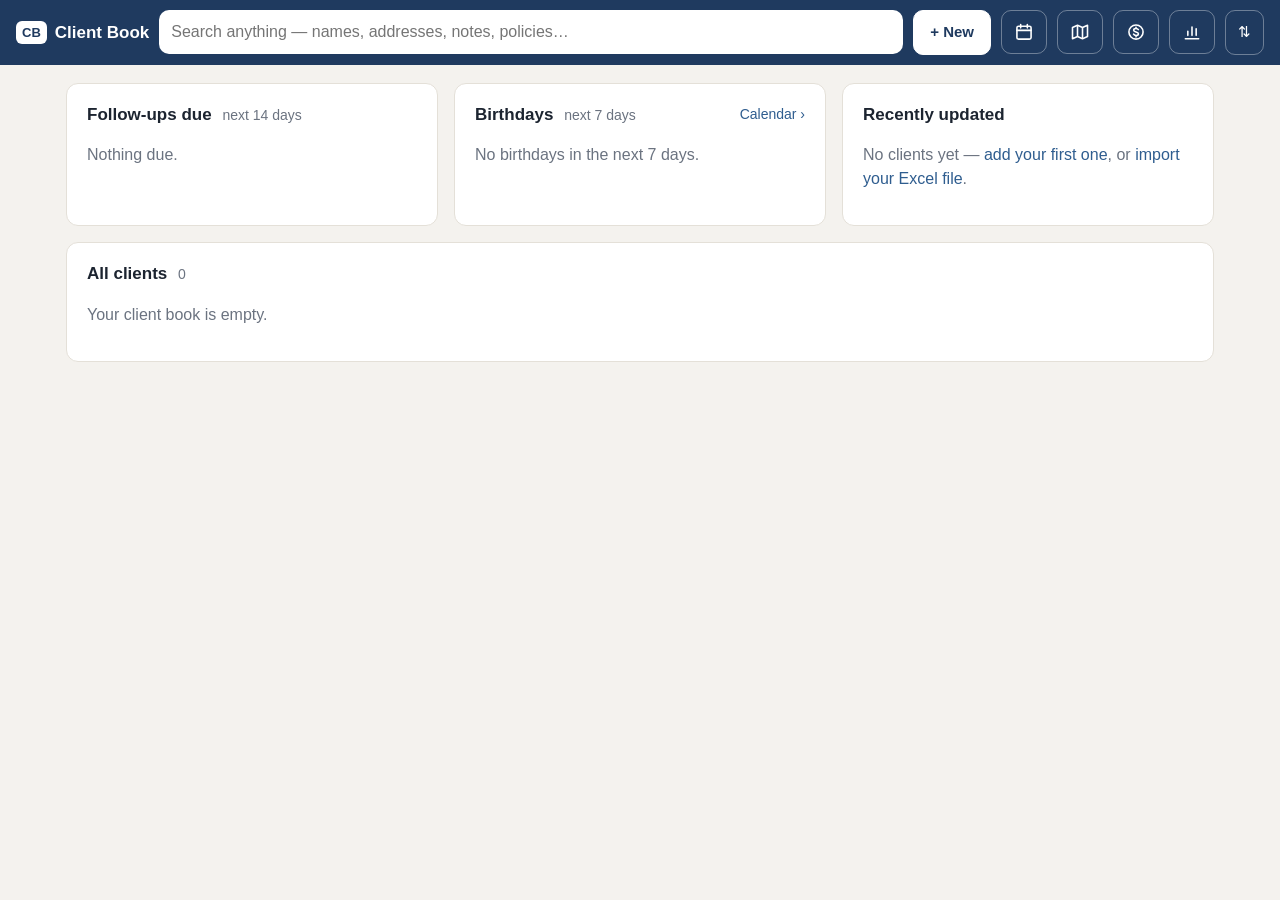
==== index.html @ 631b4cc9 "Hospital Plan page title in title case; Chinese 住院保险 Co-Authored-By: Claude Opus 5.5 <noreply@anthro" ====
<!doctype html>
<html lang="en">
<head>
<meta charset="utf-8">
<meta name="viewport" content="width=device-width, initial-scale=1, viewport-fit=cover">
<meta name="apple-mobile-web-app-capable" content="yes">
<meta name="mobile-web-app-capable" content="yes">
<meta name="apple-mobile-web-app-status-bar-style" content="black-translucent">
<meta name="apple-mobile-web-app-title" content="Client Book">
<meta name="theme-color" content="#1f3a5f">
<link rel="manifest" href="manifest.webmanifest">
<link rel="apple-touch-icon" href="apple-touch-icon.png">
<link rel="icon" href="icon-192.png">
<title>Client Book</title>
<style>
:root {
  --bg: #f4f2ee; --card: #fff; --ink: #1c2430; --muted: #6b7380; --line: #e4e0d8;
  --accent: #1f3a5f; --accent-2: #2f5d8f; --accent-soft: #e8eef6;
  --ok: #2f7a4d; --ok-soft: #e6f3eb; --warn: #8a6100; --warn-soft: #fbf1d9;
  --err: #a33a2b; --err-soft: #f8e5e1; --radius: 12px;
}
* { box-sizing: border-box; -webkit-tap-highlight-color: transparent; }
html { -webkit-text-size-adjust: 100%; }
body { margin: 0; background: var(--bg); color: var(--ink);
  font: 16px/1.5 -apple-system, BlinkMacSystemFont, "Segoe UI", Roboto, "Helvetica Neue", Arial, sans-serif; }
a { color: var(--accent-2); text-decoration: none; }
h1 { margin: 0; font-size: 26px; letter-spacing: -0.01em; }
h2 { margin: 0 0 14px; font-size: 17px; font-weight: 650; }
h2 small { color: var(--muted); font-weight: 500; margin-left: 6px; font-size: 14px; }
h3 { font-size: 15px; margin: 18px 0 10px; }
.muted { color: var(--muted); }
.why { display: block; font-size: 13px; color: var(--muted); line-height: 1.4; margin-top: 2px; }
.why b { font-weight: 600; color: var(--ink); }
mark { background: #fbe7a6; color: inherit; border-radius: 3px; padding: 0 1px; }
.nick { color: var(--muted); font-weight: 500; }
h1 .nick { font-size: 20px; }
.small { font-size: 14px; }
.none { color: #a7acb4; }
.pre { white-space: pre-wrap; word-break: break-word; }
.nowrap { white-space: nowrap; }
.due { color: var(--err); font-weight: 600; }

/* top bar */
.topbar { position: sticky; top: 0; z-index: 20; display: flex; gap: 10px; align-items: center;
  padding: calc(10px + env(safe-area-inset-top)) calc(16px + env(safe-area-inset-right)) 10px calc(16px + env(safe-area-inset-left));
  background: var(--accent); color: #fff; }
.back { background: none; border: 0; color: #fff; font-size: 34px; line-height: 1; padding: 0 6px 4px 0; cursor: pointer; min-height: 44px; }
.brand { color: #fff; font-weight: 700; font-size: 17px; display: flex; align-items: center; gap: 8px; white-space: nowrap; }
.mark { background: #fff; color: var(--accent); border-radius: 6px; padding: 2px 6px; font-size: 13px; }
.search { position: relative; flex: 1; min-width: 0; }
.search input { width: 100%; padding: 10px 12px; border-radius: 10px; border: 0; font-size: 16px; min-height: 44px; }
.suggest { position: absolute; left: 0; right: 0; top: 50px; background: #fff; border-radius: 10px;
  box-shadow: 0 10px 30px rgba(0,0,0,.2); overflow: hidden; }
.suggest a { display: flex; flex-direction: column; padding: 11px 14px; color: var(--ink); border-bottom: 1px solid var(--line); }
.suggest a span { color: var(--muted); font-size: 13px; }
.suggest a.on, .suggest a:active { background: var(--accent-soft); }

.wrap { max-width: 1180px; margin: 0 auto;
  padding: 18px calc(16px + env(safe-area-inset-right)) calc(60px + env(safe-area-inset-bottom)) calc(16px + env(safe-area-inset-left)); }
.card { background: var(--card); border: 1px solid var(--line); border-radius: var(--radius); padding: 18px 20px; margin-bottom: 16px; }

/* buttons */
.btn { display: inline-flex; align-items: center; justify-content: center; border: 1px solid var(--line); background: #fff; color: var(--ink);
  padding: 10px 16px; min-height: 44px; border-radius: 10px; font: inherit; font-size: 15px; cursor: pointer; white-space: nowrap; }
.btn:active { background: #f1efe9; }
.btn.primary { background: var(--accent-2); border-color: var(--accent-2); color: #fff; }
.btn.primary:active { background: var(--accent); }
.btn.light { background: #fff; color: var(--accent); border-color: #fff; font-weight: 600; }
.btn.ghost { background: transparent; color: #fff; border-color: rgba(255,255,255,.35); padding: 10px 12px; }
.btn.danger { color: var(--err); border-color: #e9c9c3; }
.btn.small { padding: 6px 12px; min-height: 36px; font-size: 14px; }
.link { background: none; border: 0; padding: 6px 4px; color: var(--accent-2); cursor: pointer; font: inherit; }
.link.danger { color: var(--err); }
.icon { background: none; border: 0; color: #a7acb4; cursor: pointer; font-size: 16px; min-width: 40px; min-height: 40px; border-radius: 8px; }
.icon:active { color: var(--err); background: var(--err-soft); }

.toast { position: fixed; left: 50%; transform: translateX(-50%); bottom: calc(20px + env(safe-area-inset-bottom)); z-index: 50;
  max-width: min(560px, 92vw); padding: 12px 18px; border-radius: 12px; box-shadow: 0 8px 30px rgba(0,0,0,.18); font-size: 15px; }
.toast.ok { background: #1f3a2c; color: #fff; }
.toast.warn { background: var(--warn-soft); color: var(--warn); border: 1px solid #ecd9a5; }
.toast.error { background: var(--err); color: #fff; }
.banner { background: var(--accent-soft); padding: 12px 14px; border-radius: 10px; margin: 0 0 12px; }
.banner.err { background: var(--err-soft); color: var(--err); display: flex; gap: 12px; align-items: center; justify-content: space-between; flex-wrap: wrap; } .banner.err b, .banner.warn.dup-warn b { color: inherit; }
.banner.warn { background: var(--warn-soft); color: var(--warn); display: flex; gap: 12px; align-items: center; justify-content: space-between; flex-wrap: wrap; }

/* dashboard */
.dash { display: grid; grid-template-columns: repeat(3, 1fr); gap: 16px; }
ul.mini, ul.results { list-style: none; margin: 0; padding: 0; }
ul.mini li { display: flex; justify-content: space-between; gap: 10px; padding: 9px 0; border-bottom: 1px solid var(--line); }
ul.mini li:last-child { border-bottom: 0; }
ul.results li a { display: flex; flex-direction: column; padding: 12px 0; border-bottom: 1px solid var(--line); }
ul.results li a span { color: var(--muted); font-size: 14px; }
.row-between { display: flex; justify-content: space-between; align-items: center; gap: 12px; margin-bottom: 10px; }
.row-between h2 { margin: 0; white-space: nowrap; }
.filter { padding: 9px 12px; border: 1px solid var(--line); border-radius: 10px; font: inherit; width: 280px; max-width: 60%; }

/* tables */
.table-wrap { overflow-x: auto; -webkit-overflow-scrolling: touch; }
table.list { width: 100%; border-collapse: collapse; font-size: 15px; }
table.list th { text-align: left; color: var(--muted); font-weight: 600; font-size: 12px; text-transform: uppercase;
  letter-spacing: .04em; padding: 8px 10px; border-bottom: 1px solid var(--line); }
table.list td { padding: 11px 10px; border-bottom: 1px solid var(--line); vertical-align: top; }
table.list tr:last-child td { border-bottom: 0; }
table.list td a { display: block; }

/* forms */
.form fieldset { border: 0; border-top: 1px solid var(--line); margin: 0; padding: 16px 0 8px; min-width: 0; }
.form legend { font-weight: 650; padding-right: 10px; }
.grid { display: grid; grid-template-columns: repeat(auto-fill, minmax(230px, 1fr)); gap: 14px 18px; }
.grid label { display: flex; flex-direction: column; gap: 6px; min-width: 0; }
.grid label.wide { grid-column: 1 / -1; }
.datebox { position: relative; display: flex; }
.datebox .dtext { padding-right: 50px; font-variant-numeric: tabular-nums; letter-spacing: .02em; }
.dpick { position: absolute; right: 0; top: 0; bottom: 0; width: 46px; display: flex; align-items: center; justify-content: center;
  color: var(--accent-2); border-left: 1px solid #d6d2c9; }
.dpick input[type=date] { position: absolute; inset: 0; width: 100%; height: 100%; min-height: 0; opacity: 0; border: 0; padding: 0; cursor: pointer; }
.dhint { font-size: 13px; color: var(--muted); min-height: 18px; }
.dhint.bad, .dhint .bad { color: var(--err); }
.dhint .good { color: var(--ok); }
/* dividend illustrations */
.dv-goal { background: #faf6e8; border: 1px solid #ecdfb4; border-radius: 10px; padding: 12px 14px; margin-bottom: 14px; }
.dv-goal .grid { grid-template-columns: minmax(200px, 1fr) 2fr; } @media (max-width: 640px) { .dv-goal .grid { grid-template-columns: 1fr; } }
.dv-seg { display: inline-flex; border: 1px solid var(--line); border-radius: 10px; overflow: hidden; }
.dv-seg button { border: 0; background: #fff; padding: 8px 14px; font: inherit; font-size: 14px; cursor: pointer; color: var(--ink); }
.dv-seg button.on { background: var(--accent); color: #fff; font-weight: 600; }
.dv-hint { font-size: 13px; color: var(--muted); margin: 8px 0 0; }
.dv-warn { background: var(--warn-soft); color: var(--warn); border-radius: 8px; padding: 8px 12px; font-size: 14px; margin: 10px 0 0; }
.dv-wd { display: flex; flex-direction: column; gap: 6px; margin-top: 8px; }
.dv-wd .r { display: grid; grid-template-columns: 110px 1fr auto; gap: 8px; align-items: center; max-width: 420px; }
.dv-kpis { display: grid; grid-template-columns: repeat(auto-fit, minmax(170px, 1fr)); gap: 10px; }
.dv-kpi { border: 1px solid var(--line); border-radius: 10px; padding: 10px 14px; }
.dv-kpi .l { font-size: 12px; color: var(--muted); text-transform: uppercase; letter-spacing: .04em; font-weight: 600; }
.dv-kpi .v { font-size: 24px; font-weight: 700; font-variant-numeric: tabular-nums; } .dv-kpi .s { font-size: 12px; color: var(--muted); }
.dv-kpi.big { background: var(--accent); border-color: var(--accent); color: #fff; } .dv-kpi.big .l, .dv-kpi.big .s { color: rgba(255,255,255,.75); }
.dv-bon { display: flex; flex-wrap: wrap; gap: 6px 18px; font-size: 13px; color: var(--muted); margin-top: 10px; } .dv-bon b { color: var(--ink); }
.dv-nonguar { font-size: 13px; color: var(--warn); margin: 0 0 10px; }
.dv-chart { position: relative; } .dv-chart svg { width: 100%; height: auto; display: block; touch-action: pan-y; }
.dv-tip { position: absolute; top: 4px; transform: translateX(-50%); background: #fff; border: 1px solid var(--line); border-radius: 8px; padding: 6px 10px; font-size: 12px; box-shadow: 0 6px 18px rgba(0,0,0,.12); pointer-events: none; white-space: nowrap; display: none; }
.dv-legend { display: flex; flex-wrap: wrap; gap: 6px 16px; font-size: 13px; margin-top: 6px; } .dv-legend i { display: inline-block; width: 12px; height: 3px; border-radius: 2px; vertical-align: middle; margin-right: 6px; }
table.dv-tab { width: 100%; border-collapse: collapse; font-size: 13px; font-variant-numeric: tabular-nums; }
table.dv-tab th { text-align: right; color: var(--muted); font-weight: 600; font-size: 11px; text-transform: uppercase; letter-spacing: .03em; padding: 6px 8px; border-bottom: 1px solid var(--line); white-space: nowrap; }
table.dv-tab td { text-align: right; padding: 5px 8px; border-bottom: 1px solid var(--line); white-space: nowrap; }
table.dv-tab th:first-child, table.dv-tab td:first-child { text-align: left; }
table.dv-tab tr.hl td { background: var(--accent-soft); font-weight: 600; } table.dv-tab tr.short td { color: var(--err); }
.dv-print { display: none; }
ul.dv-list { list-style: none; margin: 0; padding: 0; }
ul.dv-list li a { display: flex; justify-content: space-between; gap: 10px; padding: 10px 4px; border-top: 1px solid var(--line); color: var(--ink); }
ul.dv-list li:first-child a { border-top: 0; }
@media print {
  .dv-form, .dv-actions, .dv-seg-q, .crumb { display: none !important; }
  .dv-print { display: block; }
  .dv-kpi.big { background: none; color: var(--ink); border: 2px solid var(--accent); } .dv-kpi.big .l, .dv-kpi.big .s { color: var(--muted); }
  .dv-out .card { break-inside: avoid; } table.dv-tab tr { break-inside: avoid; }
}
.st-grid { columns: 2; column-gap: 14px; }
.st-grid > .card { break-inside: avoid; display: inline-block; width: 100%; margin: 0 0 14px; padding: 14px 16px; }
.st-grid > .card h2 { margin-bottom: 8px; }
@media (max-width: 760px) { .st-grid { columns: 1; } }
.st-months { display: grid; grid-template-columns: repeat(12, minmax(0, 1fr)); gap: 4px; align-items: end; }
.st-months button { border: 0; background: none; padding: 0; font: inherit; cursor: pointer; display: flex; flex-direction: column; align-items: center; gap: 3px; color: var(--ink); }
.st-months .col { width: 100%; max-width: 26px; height: 64px; background: #efece6; border-radius: 4px; display: flex; align-items: flex-end; overflow: hidden; }
.st-months .col span { display: block; width: 100%; background: var(--accent-2); }
.st-months small { font-size: 11px; color: var(--muted); } .st-months b { font-size: 12px; font-variant-numeric: tabular-nums; }
.st-months button.on .col span { background: var(--accent); } .st-months button.on small { color: var(--accent); font-weight: 700; }
.st-nodob { display: block; width: 100%; text-align: left; margin-top: 10px; border: 1px solid #ecd9a8; background: var(--warn-soft); color: var(--warn); border-radius: 8px; padding: 7px 10px; font: inherit; font-size: 13px; cursor: pointer; }
.st-nodob.on { border-color: var(--warn); font-weight: 600; }
.st-mwho { font-size: 13px; line-height: 1.8; margin-top: 8px; } .st-mwho a { margin-right: 10px; white-space: nowrap; }
.st-tiles { display: grid; grid-template-columns: repeat(auto-fit, minmax(118px, 1fr)); gap: 8px; }
.st-tile { border: 1px solid var(--line); border-radius: 10px; padding: 8px 12px; display: flex; flex-direction: column; }
.st-tile b { font-size: 22px; line-height: 1.15; font-variant-numeric: tabular-nums; } .st-tile span { font-size: 12px; line-height: 1.3; color: var(--muted); }
.st-split { display: flex; height: 26px; border-radius: 8px; overflow: hidden; margin: 2px 0 6px; }
.st-split > div { display: flex; align-items: center; justify-content: center; color: #fff; font-size: 13px; font-weight: 600; min-width: 0; white-space: nowrap; overflow: hidden; }
.st-bars details { border-top: 1px solid var(--line); } .st-bars details:first-child { border-top: 0; }
.st-bars summary { display: grid; grid-template-columns: minmax(90px, 34%) 1fr 74px; gap: 10px; align-items: center; padding: 4px 0; cursor: pointer; margin: 0; }
.st-bars summary .l { font-size: 14px; overflow: hidden; text-overflow: ellipsis; white-space: nowrap; }
.st-bars summary .track { height: 14px; background: #efece6; border-radius: 4px; overflow: hidden; }
.st-bars summary .fill { height: 100%; background: var(--accent-2); border-radius: 4px; }
.st-bars .unset .fill { background: #c4c0b8; } .st-bars .unset .l { color: var(--muted); font-style: italic; }
.st-bars summary .n { text-align: right; font-size: 13px; font-variant-numeric: tabular-nums; white-space: nowrap; } .st-bars summary .n small { color: var(--muted); }
.st-bars .who { padding: 2px 0 10px; font-size: 13px; line-height: 1.8; } .st-bars .who a { margin-right: 10px; white-space: nowrap; }
.st-bars details[open] summary { margin-bottom: 0; }
.st-note { font-size: 12px; color: var(--muted); margin: 6px 0 0; }
.phone-grp { border: 1px solid var(--line); border-radius: 10px; padding: 10px 14px; margin: 10px 0; }
.phone-num { font-weight: 650; margin-bottom: 4px; } .phone-num .tag { margin-left: 6px; }
.phone-row { display: flex; align-items: center; gap: 10px; padding: 6px 0; border-top: 1px solid var(--line); }
.phone-row .t { flex: 1; min-width: 0; display: flex; flex-direction: column; }
.dhint.warn { color: var(--warn); } .dhint.warn b { color: var(--ink); }
label > span { font-size: 14px; font-weight: 600; }
em { font-style: normal; font-weight: 500; font-size: 12px; color: #a7acb4; margin-left: 4px; }
em.req { color: var(--err); }
input, select, textarea { font: inherit; font-size: 16px; padding: 10px 12px; min-height: 44px; border: 1px solid #d6d2c9; border-radius: 10px;
  background: #fff; color: var(--ink); width: 100%; -webkit-appearance: none; appearance: none; }
select { background-image: linear-gradient(45deg, transparent 50%, #6b7380 50%), linear-gradient(135deg, #6b7380 50%, transparent 50%);
  background-position: calc(100% - 18px) 50%, calc(100% - 13px) 50%; background-size: 5px 5px; background-repeat: no-repeat; padding-right: 32px; }
input[type=date] { min-height: 44px; }
textarea { resize: vertical; }
input:disabled, select:disabled { background: #f1efe9; color: var(--muted); -webkit-text-fill-color: var(--muted); opacity: 1; }
input:focus, select:focus, textarea:focus { outline: 3px solid var(--accent-soft); border-color: var(--accent-2); }
.actions { display: flex; gap: 10px; padding-top: 16px; border-top: 1px solid var(--line); margin-top: 10px; }
.benefit-row { display: grid; grid-template-columns: 1.2fr 1.2fr 1fr 1.1fr 1.1fr auto; gap: 10px; align-items: end; padding: 10px 0; border-bottom: 1px dashed var(--line); }
.benefit-row label { display: flex; flex-direction: column; gap: 6px; min-width: 0; }
.benefit-row label span { font-size: 13px; }
#benefits { margin-bottom: 12px; }
table.ben .good { color: var(--ok); font-weight: 600; } table.ben .bad { color: var(--err); font-weight: 600; }
table.ben { width: 100%; border-collapse: collapse; } table.ben .n { text-align: right; white-space: nowrap; font-variant-numeric: tabular-nums; }
@media (max-width: 760px) { .benefit-row { grid-template-columns: 1fr 1fr auto; } .benefit-row label:nth-child(3), .benefit-row .bn { grid-column: span 1; } .benefit-row .icon { grid-row: 1; grid-column: 3; } .benefit-row .termbox { grid-template-columns: minmax(0, 1fr) 64px; } }
.benefit-row .termbox { grid-template-columns: minmax(0, 1fr) 64px; }
.extra-row { display: grid; grid-template-columns: 220px 1fr auto; gap: 10px; margin-bottom: 10px; align-items: start; }
.inline-form { display: flex; flex-wrap: wrap; gap: 10px; align-items: center; }
.inline-form input, .inline-form select { width: auto; }
.inline-form .grow { flex: 1; min-width: 220px; }
.inline-form label { display: flex; align-items: center; gap: 8px; }
.stack { display: flex; flex-direction: column; gap: 10px; }
details > summary { list-style: none; margin-top: 12px; }
details > summary::-webkit-details-marker { display: none; }
details[open] > summary { margin-bottom: 12px; }

/* profile */
.hero { display: flex; gap: 16px; align-items: center; }
#clients td { vertical-align: middle; }
.name-cell { display: flex; align-items: center; gap: 10px; min-width: 180px; }
.name-cell .nc-face { flex: none; line-height: 0; display: block; }
.name-cell .wtm-ring i { width: 15px; height: 15px; line-height: 14px; font-size: 10px; right: -4px; top: -4px; }
.avatar-face { flex: none; line-height: 0; filter: drop-shadow(0 2px 4px rgba(0,0,0,.18)); }
.avatar-face .wtm-ring i { width: 22px; height: 22px; line-height: 21px; font-size: 14px; }
ul.family li a.fam-row { flex-direction: row; align-items: center; gap: 10px; }
ul.family li a.fam-row > span.fam-t { display: flex; flex-direction: column; min-width: 0; }
.avatar { width: 64px; height: 64px; border-radius: 50%; background: var(--accent); color: #fff;
  display: grid; place-items: center; font-size: 28px; font-weight: 700; flex: none; }
.who { flex: 1; min-width: 0; }
.who p { margin: 4px 0 0; }
.stamps { display: flex; flex-wrap: wrap; gap: 4px 18px; font-size: 14px; color: var(--muted); }
.stamps b { color: var(--ink); font-weight: 600; }
.stamps .due b { color: var(--err); }
.cols { display: grid; grid-template-columns: minmax(0, 1fr) 340px; gap: 16px; align-items: start; }
dl.details { display: grid; grid-template-columns: repeat(auto-fill, minmax(220px, 1fr)); gap: 14px 22px; margin: 0; }
dl.details .f.wide { grid-column: 1 / -1; }
dl.details dt { font-size: 12px; color: var(--muted); text-transform: uppercase; letter-spacing: .04em; font-weight: 600; }
dl.details dd { margin: 2px 0 0; word-break: break-word; }
dl.extras { margin-top: 16px; padding-top: 16px; border-top: 1px dashed var(--line); }
.remarks { background: #faf8f3; border-left: 3px solid var(--accent-2); padding: 12px 14px; border-radius: 0 10px 10px 0; }
.nric { font-family: ui-monospace, Menlo, Consolas, monospace; }
.note-add { display: flex; flex-direction: column; gap: 10px; align-items: flex-start; margin-bottom: 8px; }
.note { border-top: 1px solid var(--line); padding: 12px 0; }
.note-head { display: flex; justify-content: space-between; align-items: center; }
.note-edit { display: none; flex-direction: column; gap: 10px; align-items: flex-start; }
.note.editing .note-edit { display: flex; }
.note.editing .note-text { display: none; }
ul.family { list-style: none; padding: 0; margin: 0; }
ul.family li { display: flex; align-items: center; gap: 4px; border: 1px solid var(--line); border-radius: 10px; margin-bottom: 8px; }
ul.family li a { flex: 1; display: flex; flex-direction: column; padding: 10px 14px; color: var(--ink); min-width: 0; }
ul.family li a:active { background: var(--accent-soft); border-radius: 10px 0 0 10px; }
ul.family .rel { font-size: 11px; text-transform: uppercase; letter-spacing: .05em; color: var(--accent-2); font-weight: 700; }
ul.family b { color: var(--accent-2); }
.family-add { border-top: 1px solid var(--line); margin-top: 12px; }
.suggest-links { background: var(--accent-soft); border-radius: 10px; padding: 12px 14px; margin-bottom: 12px; font-size: 14px; }
.suggest-links ul { margin: 6px 0 10px; padding-left: 18px; }
.row-btns { display: flex; gap: 8px; flex-wrap: wrap; }
.backup-status { margin: 12px 0 4px; padding: 10px 14px; border-radius: 10px; font-size: 14px; line-height: 1.5; }
.backup-status.ok { background: var(--ok-soft); color: var(--ok); } .backup-status.warn { background: var(--warn-soft); color: var(--warn); }
.backup-status.bad { background: var(--err-soft); color: var(--err); } .backup-status b { color: var(--ink); }
.ptr { position: fixed; left: 50%; top: calc(70px + env(safe-area-inset-top)); z-index: 30; display: flex; align-items: center; gap: 8px;
  background: #fff; border: 1px solid var(--line); border-radius: 999px; padding: 7px 14px 7px 10px; box-shadow: 0 6px 18px rgba(0,0,0,.14);
  font-size: 14px; font-weight: 600; color: var(--accent); transform: translate(-50%, -140px); opacity: 0; pointer-events: none; }
.ptr .ptr-icon { width: 26px; height: 26px; border-radius: 50%; background: var(--accent-soft); display: grid; place-items: center; font-size: 17px; }
.ptr.ready .ptr-icon { background: var(--accent-2); color: #fff; }
.ptr.spin .ptr-icon { animation: ptrspin .8s linear infinite; }
@keyframes ptrspin { to { transform: rotate(360deg); } }
.tag.twin { background: #efe6fb; color: #6b3fa0; margin-right: 4px; }
.faces-stack { display: flex; flex: none; }
.tidy-row { display: grid; grid-template-columns: 32px minmax(0, 1fr); gap: 10px; padding: 12px 0; border-top: 1px solid var(--line); align-items: start; }
.tidy-row input[type=checkbox] { width: 22px; height: 22px; min-height: 0; margin-top: 2px; -webkit-appearance: checkbox; appearance: checkbox; }
.tidy-cmp { display: grid; grid-template-columns: minmax(0, 1fr) 24px minmax(0, 1fr); gap: 8px; align-items: center; margin-top: 6px; font-size: 14px; }
.tidy-cmp .old { color: var(--muted); text-decoration: line-through; text-decoration-color: #c9b9b5; white-space: pre-line; }
.tidy-cmp .new { white-space: pre-line; background: var(--ok-soft); border-radius: 8px; padding: 6px 8px; }
.tidy-cmp .arr { color: var(--muted); text-align: center; }
.flag { font-size: 12px; font-weight: 700; color: var(--warn); background: var(--warn-soft); border-radius: 999px; padding: 1px 8px; margin-left: 6px; }
@media (max-width: 640px) { .tidy-cmp { grid-template-columns: minmax(0, 1fr); } .tidy-cmp .arr { display: none; } }
.dup-warn { margin: 14px 0 0; display: block; } .dup-warn[hidden] { display: none; } .dup-warn a { font-weight: 600; }
.copy-addr { margin: 0 0 10px; display: flex; flex-wrap: wrap; gap: 6px; align-items: center; color: var(--muted); }
.or { margin: 14px 0 8px; }
.danger-zone { text-align: center; }
ul.pols { list-style: none; margin: 0; padding: 0; }
ul.pols li a { display: block; padding: 12px 4px; border-top: 1px solid var(--line); color: var(--ink); }
ul.pols li:first-child a { border-top: 0; }
ul.pols li a:active { background: var(--accent-soft); }
.pol-top { display: flex; flex-wrap: wrap; align-items: center; gap: 6px 8px; }
.pol-top b { color: var(--accent-2); font-size: 16px; }
.pol-meta { font-size: 14px; color: var(--muted); margin-top: 3px; }
.tag { font-size: 12px; font-weight: 600; padding: 2px 8px; border-radius: 999px; background: var(--accent-soft); color: var(--accent); white-space: nowrap; }
.tag.off { background: var(--err-soft); color: var(--err); }
.tag.done { background: var(--ok-soft); color: var(--ok); }
.tiles { display: grid; grid-template-columns: repeat(2, minmax(0, 1fr)); gap: 12px; margin-bottom: 16px; }
.tile.wide { grid-column: 1 / -1; }
@media (max-width: 520px) { .tiles { grid-template-columns: minmax(0, 1fr); } }
.tile { background: var(--card); border: 1px solid var(--line); border-radius: var(--radius); padding: 14px 16px; display: flex; flex-direction: column; gap: 2px; }
.tile span { font-size: 12px; text-transform: uppercase; letter-spacing: .04em; color: var(--muted); font-weight: 600; }
.tile b { font-size: 22px; font-weight: 650; letter-spacing: -.01em; }
.tile small { font-size: 13px; color: var(--muted); }
.tile.key { border-color: var(--accent-2); background: var(--accent-soft); }
.tile.key b { color: var(--accent); }
.tile .warn { color: var(--warn); }
.ah-off { display: none !important; }
.divpay { background: var(--soft, #f4f7fb); border: 1px solid var(--line, #dde3ea); border-radius: 10px; padding: 10px 12px; display: flex; flex-direction: column; gap: 8px; }
.topup { border: 1px solid var(--line, #dde3ea); border-radius: 10px; padding: 10px 12px; margin-bottom: 10px; }
.topup-head { display: grid; grid-template-columns: minmax(0,1fr) minmax(0,1fr) minmax(0,1.4fr) auto; gap: 10px; align-items: end; }
.topup-head label { display: flex; flex-direction: column; gap: 6px; } .topup-head label span { font-size: 13px; }
@media (max-width: 600px) { .topup-head { grid-template-columns: 1fr 1fr; } }
.fund-block .nom-row { max-width: 760px; grid-template-columns: minmax(0, 3fr) minmax(90px, 1fr) auto; }
.tu-h { font-size: 15px; margin: 14px 0 8px; }
.pa-opts { display: flex; flex-direction: column; gap: 8px; } .pa-opt { display: flex !important; flex-direction: row !important; align-items: center; gap: 10px; flex-wrap: wrap; }
.pa-opt input[type=checkbox] { width: 20px; height: 20px; min-height: 0; -webkit-appearance: checkbox; appearance: checkbox; } .pa-opt select { width: auto; } .pa-opt span { font-weight: 600; }
.pa-pagebox table.pat { margin-bottom: 14px; } .pa-pagebox table.pat td.cur, .pa-pagebox table.pat th.cur { background: var(--accent-soft); font-weight: 700; } .pa-pagebox table.pat.off { opacity: .55; } .pa-pagebox .gs { color: var(--warn); margin-left: 8px; text-transform: none; letter-spacing: 0; }
.hsg-sug { background: #eef6ee; border: 1px solid #cfe5d3; border-radius: 8px; padding: 10px 12px; font-size: 14px; line-height: 1.6; }
.hsg-sug[hidden] { display: none; }
table.hsgt td.cur { background: var(--accent-soft); font-weight: 700; }
.hsg-box { background: var(--accent-soft); border-radius: 8px; padding: 10px 12px; margin: 4px 0 10px; }
.prod-note { margin: 14px 0 0; padding: 10px 12px; background: var(--warn-soft); color: var(--warn); border-radius: 8px; font-size: 14px; }
.nom-row { display: grid; grid-template-columns: minmax(0, 2fr) minmax(90px, 1fr) auto; gap: 10px; align-items: end; max-width: 560px; margin-bottom: 8px; }
.nom-row label { display: flex; flex-direction: column; gap: 6px; } .nom-row label span { font-size: 13px; }
.agent2 { margin-top: 14px; padding-top: 12px; border-top: 1px dashed var(--line); } .agent2 h4 { margin: 0 0 8px; font-size: 14px; display: flex; gap: 12px; align-items: center; }
.agent2[hidden] { display: none; }
.agents { display: grid; grid-template-columns: repeat(auto-fit, minmax(260px, 1fr)); gap: 16px; }
.agents .card { margin-bottom: 0; }
.termbox { display: grid; grid-template-columns: minmax(0, 1fr) 110px; gap: 8px; }
.crumb { font-size: 14px; margin: 0 0 4px; }
.stat { display: flex; flex-wrap: wrap; gap: 8px 22px; margin: 0 0 6px; }
.steps { margin: 8px 0 0; padding-left: 20px; }
.steps li { margin-bottom: 6px; }

.hero-actions { display: flex; flex-direction: column; gap: 8px; align-items: stretch; }
/* ---- printable pages (letter, coverage summary) ---- */
.print-bar { display: flex; flex-wrap: wrap; gap: 10px; align-items: center; justify-content: space-between; margin-bottom: 14px; }
.print-bar .opts { display: flex; flex-wrap: wrap; gap: 8px 18px; font-size: 14px; color: var(--muted); }
.print-bar .opts label { display: flex; align-items: center; gap: 6px; }
.print-bar input[type=checkbox] { width: 20px; height: 20px; min-height: 0; -webkit-appearance: checkbox; appearance: checkbox; }
.sheet { background: #fff; color: #111; border: 1px solid var(--line); border-radius: 4px; box-shadow: 0 2px 14px rgba(0,0,0,.06);
  max-width: 820px; margin: 0 auto; padding: 56px 64px; font: 15px/1.6 Georgia, "Times New Roman", serif; }
.sheet h1, .sheet h2, .sheet h3 { font-family: -apple-system, "Segoe UI", Roboto, Arial, sans-serif; }
.sheet .lh { display: flex; justify-content: space-between; gap: 20px; border-bottom: 2px solid #1f3a5f; padding-bottom: 12px; margin-bottom: 28px;
  font: 13px/1.5 -apple-system, "Segoe UI", Roboto, Arial, sans-serif; color: #333; }
.sheet .lh b { font-size: 18px; color: #1f3a5f; display: block; }
.sheet .lh .r { text-align: right; }
.sheet .addr { margin: 0 0 24px; white-space: pre-line; }
.sheet .re { font-weight: bold; margin: 0 0 16px; }
.sheet p { margin: 0 0 14px; }
.sheet table { width: 100%; border-collapse: collapse; margin: 6px 0 18px; font: 13.5px/1.45 -apple-system, "Segoe UI", Roboto, Arial, sans-serif; }
.sheet th { text-align: left; border-bottom: 1.5px solid #1f3a5f; padding: 6px 8px; font-size: 11.5px; text-transform: uppercase; letter-spacing: .04em; color: #1f3a5f; }
.sheet td { border-bottom: 1px solid #ddd; padding: 7px 8px; vertical-align: top; }
.sheet td.n, .sheet th.n { text-align: right; white-space: nowrap; }
.sheet tr.tot td { font-weight: bold; border-top: 1.5px solid #1f3a5f; border-bottom: 0; }
.sheet .sig { margin-top: 30px; }
.sheet .sig .name { margin-top: 44px; font-weight: bold; }
.sheet .miss { background: #fde9a8; border-radius: 3px; padding: 0 3px; font-family: -apple-system, Arial, sans-serif; font-size: 13px; }
.sheet [contenteditable]:focus { outline: 2px dashed #9db5d6; outline-offset: 4px; }
.sheet .foot { margin-top: 26px; font: 11.5px/1.5 -apple-system, Arial, sans-serif; color: #666; border-top: 1px solid #ddd; padding-top: 10px; }
.sheet .kpis { display: grid; grid-template-columns: repeat(3, 1fr); gap: 10px; margin: 0 0 22px; font-family: -apple-system, Arial, sans-serif; }
.sheet .kpis div { border: 1px solid #ccd6e3; border-radius: 6px; padding: 10px 12px; }
.sheet .kpis span { display: block; font-size: 11px; text-transform: uppercase; letter-spacing: .04em; color: #555; }
.sheet .kpis b { font-size: 20px; color: #1f3a5f; }
.sheet h2.sec { font-size: 15px; margin: 22px 0 4px; color: #1f3a5f; }
/* ---- policy summary (landscape) ---- */
.sheet.psum { max-width: 1180px; padding: 28px 32px; font: 11.5px/1.4 -apple-system, "Segoe UI", Roboto, Arial, sans-serif; margin-bottom: 18px; overflow-x: auto; }
.psum .lh { margin-bottom: 12px; padding-bottom: 8px; }
.psum h1 { font-size: 20px; margin: 0 0 8px; color: #1f3a5f; }
.psum table { margin: 0; font: inherit; }
.psum td, .psum th { vertical-align: middle; }
.psum .ps-top { display: grid; grid-template-columns: minmax(0, 1.7fr) minmax(220px, 1fr); gap: 16px; align-items: start; margin-bottom: 12px; }
.psum .ov { margin-bottom: 8px; }
.psum .ov th { background: #1f3a5f; color: #fff; border: 0; font-size: 10px; padding: 5px 8px; text-transform: uppercase; letter-spacing: .04em; }
.psum .ov td { padding: 5px 8px; border-bottom: 1px solid #e3e3e3; height: 26px; }
.psum .ov td.l { font-weight: 600; white-space: nowrap; border-left: 4px solid #999; }
.psum .ov tr.prot td.l { border-left-color: #2f5d8f; } .psum .ov tr.ah td.l { border-left-color: #c9802a; } .psum .ov tr.inv td.l { border-left-color: #2f7a4d; }
.psum .ov.cov td.n { width: 1%; padding-right: 16px; }
.psum .ov td.br { color: #444; font-size: 11px; }
.psum .pd { border: 1px solid #1f3a5f; }
.psum .pd .h { background: #1f3a5f; color: #fff; font-weight: 700; padding: 5px 10px; letter-spacing: .04em; font-size: 10px; }
.psum .pd td { padding: 5px 10px; border-bottom: 1px solid #eee; height: 26px; } .psum .pd td:first-child { color: #555; width: 45%; } .psum .pd td:last-child { font-weight: 600; }
.psum .psec { margin-top: 12px; break-inside: auto; }
.psum .psec th.bar { border: 0; text-transform: uppercase; color: #fff; font-weight: 700; text-align: center; padding: 5px; letter-spacing: .05em; font-size: 10.5px; }
.psum .psec.prot th.bar { background: #2f5d8f; } .psum .psec.ah th.bar { background: #c9802a; } .psum .psec.inv th.bar { background: #2f7a4d; }
.psum .psec table { border: 1px solid #c8ced8; table-layout: auto; }
.psum .psec th { background: #eef2f7; color: #1f3a5f; font-size: 9.5px; padding: 5px; border: 1px solid #c8ced8; text-align: center; text-transform: none; letter-spacing: 0; }
.psum .psec.ah th { background: #fbf1e3; } .psum .psec.inv th { background: #e8f3ec; }
.psum .psec td { border: 1px solid #d6dbe3; padding: 5px 6px; text-align: center; }
.psum .psec td.pol { text-align: left; width: 22%; min-width: 210px; }
.psum .psec.inv td.pol { width: 30%; } .psum .psec td.pol b { display: block; } .psum .psec td.pol span { display: block; color: #555; font-size: 10px; }
.psum .psec td.pol .st { color: #a33a2b; font-weight: 600; }
.psum .psec td.rem { text-align: left; font-size: 10px; color: #333; min-width: 140px; }
.psum .zh { display: block; font-size: .9em; font-weight: 500; opacity: .85; font-family: "PingFang SC", "Hiragino Sans GB", "Noto Sans CJK SC", "Microsoft YaHei", sans-serif; }
.psum .foot .zh { margin-top: 3px; } .psum .ov th .zh, .psum .psec th .zh { font-weight: 600; }
.psum .psec td.rem .rl { display: block; } .psum .psec td.rem .rl + .rl { margin-top: 2px; } .psum .psec td.rem.ilp { min-width: 230px; }
.psum .psec.inv td.pol { width: 22% !important; } .psum .psec.inv td.rem { width: 38%; min-width: 260px; }
.psum .t { display: block; font-size: 9.5px; color: #555; white-space: nowrap; } .psum .t2 { display: block; font-size: 10px; } .psum .t1 { font-size: 9.5px; color: #555; }
.psum .ob { display: block; white-space: nowrap; } .psum td.nw { white-space: nowrap; }
.psum .tag { font-size: 8.5px; padding: 0 4px; border-radius: 3px; background: #e7edf6; color: #1f3a5f; font-weight: 700; }
.psum .psec tr.has-note td { border-bottom: 0; }
.psum .hsg-sum table + table { margin-top: -1px; } .psum .hsg-sum + .hsg-sum { margin-top: 14px; }
.psum .hp-sub { margin: 0 0 6px; font-size: 12px; color: #333; }
.psum .hsg-sum table.pat { margin-top: 6px; } .psum .hsg-sum table.pat td:first-child, .psum .hsg-sum table.pat th:first-child { text-align: left; }
.psum .hsg-sum table.pat td.cur, .psum .hsg-sum table.pat th.cur { background: #fbf1e3; font-weight: 700; } .psum table.pat.off { opacity: .55; }
.psum table.pat { table-layout: fixed; } .psum table.pat th:first-child, .psum table.pat td:first-child { width: 52%; }
.psum table.pat .gs { font-weight: 600; color: #8a5a00; margin-left: 8px; }
.psum.hsg-page .hsg-sum { break-inside: avoid; } .psum.hsg-page h1 { margin-bottom: 4px; }
.psum.hsg-page .hsg-sum td, .psum.hsg-page .hsg-sum th { padding: 2px 8px; font-size: 10.5px; line-height: 1.3; }
.psum.hsg-page .hsg-sum th.bar { padding: 4px; }
.psum.hsg-page .lh { margin-bottom: 8px; padding-bottom: 6px; } .psum.hsg-page .hsg-sum + .hsg-sum { margin-top: 8px; } .psum.hsg-page .foot { margin-top: 6px; padding-top: 4px; font-size: 9px; }
.psum.hsg-page .hsg-sum td, .psum.hsg-page .hsg-sum th { padding-top: 1px; padding-bottom: 1px; } .psum .hsg-sum table.ded { margin-top: 6px; } .psum .hsg-sum table.ded td:first-child, .psum .hsg-sum table.ded th:first-child { text-align: left; } .psum .hsg-sum table.hsgt td.cur { background: #fbf1e3; font-weight: 700; }
.psum .hsg-sum table.hsgt th { background: #fbf1e3; } .psum .hsg-sum .n { text-align: right; }
.psum .psec tr.rider td { background: #fcfcfd; } .psum .psec tr.rider td.pol { padding-left: 18px; }
.psum .psec td.pol .rof { color: #8a5a00; font-size: 9.5px; font-weight: 600; } .psum .t.wr { color: #1f3a5f; font-weight: 600; }
.psum .psec tr.note-row td { text-align: left; font-size: 10px; color: #7a5200; background: #fdf8ec; border-top: 1px dashed #e5d3a6; padding: 4px 8px; }
.psum .psec tr.note-row td:first-child { background: #fff; }
@media print { .psum .psec tr.has-note { break-after: avoid; } }
.psum .psec tr.tot td { font-weight: 700; background: #f6f7f9; border-top: 1.5px solid #8a96a8; }
.psum .none { color: #aaa; }
.psum .foot { margin-top: 12px; font-size: 9.5px; text-align: center; }
@media print { .sheet.psum { padding: 0; max-width: none; overflow: visible; break-after: page; } .sheet.psum:last-child { break-after: auto; } .psum .psec tr { break-inside: avoid; } }
@media (max-width: 760px) { .psum .ps-top { grid-template-columns: 1fr; } }
.sheet .muted { color: #666; }
/* ---- map ---- */
body.mappage .wrap { max-width: none; padding: 0; }
body.mappage .toast { bottom: calc(80px + env(safe-area-inset-bottom)); }
.mapwrap { position: relative; height: calc(100dvh - 64px - env(safe-area-inset-top)); overflow: hidden; background: #cfe2f0; touch-action: none; user-select: none; -webkit-user-select: none; }
.mapwrap canvas { position: absolute; inset: 0; width: 100%; height: 100%; display: block; }
#mapov { position: absolute; inset: 0; pointer-events: none; }
.hh { position: absolute; left: 0; top: 0; display: flex; align-items: flex-end; flex-direction: column; pointer-events: auto; cursor: pointer; will-change: transform; }
.hh .faces { display: flex; align-items: center; filter: drop-shadow(0 2px 3px rgba(0,0,0,.28)); }
.hh .faces > * { flex: none; }
.hh .more { margin-left: -8px; background: #1f3a5f; color: #fff; border-radius: 999px; font-size: 12px; font-weight: 700; padding: 2px 7px; border: 2px solid #fff; }
.wtm-ring { position: relative; display: inline-block; border-radius: 50%; box-shadow: 0 0 0 3px #f2b01e; }
.wtm-ring > svg { display: block; }
.wtm-ring i { position: absolute; right: -5px; top: -6px; font-style: normal; font-size: 12px; line-height: 17px; width: 18px; height: 18px; text-align: center; border-radius: 50%; background: #f2b01e; color: #fff; border: 1.5px solid #fff; }
.wtm-tag { font-size: 11px; font-weight: 700; color: #8a5a00; background: #fdf0cf; border-radius: 999px; padding: 1px 7px; margin-left: 4px; white-space: nowrap; }
.btn.wtm-btn.on, .map-tools .btn.wtm-btn.on { background: #f2b01e; border-color: #f2b01e; color: #3b2a00; font-weight: 600; }
.mrow-wrap { display: flex; align-items: center; border-bottom: 1px solid #f0ede6; } .mrow-wrap .mrow { flex: 1; border-bottom: 0; min-width: 0; }
.star { background: none; border: 0; font-size: 22px; color: #c9c2b2; width: 46px; height: 46px; cursor: pointer; flex: none; } .star.on { color: #f2b01e; }
.hh .pin { width: 10px; height: 10px; border-radius: 50%; background: #1f3a5f; border: 2px solid #fff; align-self: center; margin-top: 2px; box-shadow: 0 1px 2px rgba(0,0,0,.3); }
.hh .lbl { align-self: center; font-size: 12px; font-weight: 700; color: #1f3a5f; text-shadow: 0 0 3px #fff, 0 0 3px #fff, 0 0 3px #fff; white-space: nowrap; margin-top: 1px; }
.hh.cluster .count { position: absolute; right: -6px; top: -6px; background: #c0392b; color: #fff; border: 2px solid #fff; border-radius: 999px; font-size: 12px; font-weight: 800; padding: 1px 7px; }
.hh.sel .faces { filter: drop-shadow(0 0 0 #fff) drop-shadow(0 0 6px rgba(47,93,143,.8)); }
.map-tools { position: absolute; left: 14px; top: 14px; display: flex; gap: 8px; flex-wrap: wrap; z-index: 3; max-width: calc(100% - 28px); }
.map-tools .btn.on { background: #2f5d8f; color: #fff; border-color: #2f5d8f; }
.map-zoom { position: absolute; left: 14px; bottom: calc(18px + env(safe-area-inset-bottom)); display: flex; flex-direction: column; background: #fff; border-radius: 10px; border: 1px solid var(--line); overflow: hidden; z-index: 3; }
.map-zoom button { width: 44px; height: 44px; border: 0; background: #fff; font-size: 22px; color: #1f3a5f; cursor: pointer; }
.map-zoom button + button { border-top: 1px solid #eee; }
.map-credit { position: absolute; right: 6px; max-width: calc(100% - 80px); text-align: right; bottom: calc(4px + env(safe-area-inset-bottom)); font-size: 10.5px; color: #5d6670; background: rgba(255,255,255,.75); padding: 1px 6px; border-radius: 4px; z-index: 2; pointer-events: none; }
.map-panel { position: absolute; right: 14px; top: 14px; width: 340px; max-width: calc(100% - 28px); max-height: calc(100% - 70px); display: flex; flex-direction: column;
  background: #fff; border-radius: 14px; border: 1px solid var(--line); box-shadow: 0 10px 30px rgba(0,0,0,.14); z-index: 4; overflow: hidden; }
.map-panel .ph { padding: 12px 14px 8px; border-bottom: 1px solid #eee; }
.map-panel .ph h3 { margin: 0 0 6px; font-size: 16px; display: flex; justify-content: space-between; align-items: center; }
.map-panel .ph .ctl { display: flex; gap: 8px; align-items: center; flex-wrap: wrap; font-size: 13px; color: var(--muted); }
.map-panel .ph .ctl input, .map-panel .ph .ctl select { width: auto; min-height: 36px; padding: 6px 10px; font-size: 15px; }
.map-panel .ph .ctl input { width: 110px; }
.map-panel .pb { overflow: auto; -webkit-overflow-scrolling: touch; }
.mrow { display: flex; gap: 10px; align-items: center; padding: 9px 14px; border-bottom: 1px solid #f0ede6; cursor: pointer; color: var(--ink); }
.mrow:active { background: var(--accent-soft); }
.mrow > svg { flex: none; }
.mrow .t { flex: 1; min-width: 0; } .mrow .t b { display: block; color: var(--accent-2); } .mrow .t > span { font-size: 13px; color: var(--muted); display: block; overflow: hidden; text-overflow: ellipsis; white-space: nowrap; }
.mrow .d { font-size: 13px; font-weight: 700; white-space: nowrap; }
.map-pop { position: absolute; left: 0; top: 0; width: 300px; max-width: calc(100% - 20px); background: #fff; border-radius: 14px; border: 1px solid var(--line); box-shadow: 0 10px 30px rgba(0,0,0,.18); z-index: 5; overflow: hidden; }
.map-pop .h { padding: 12px 14px 9px; border-bottom: 1px solid #eee; position: relative; }
.map-pop .h b { font-size: 15px; display: block; padding-right: 30px; } .map-pop .h div { font-size: 13px; color: var(--muted); }
.map-pop .x { position: absolute; right: 6px; top: 6px; }
.map-pop .rel { font-size: 11px; font-weight: 700; color: var(--accent-2); text-transform: uppercase; letter-spacing: .05em; }
.map-pop .foot { padding: 8px 14px 12px; display: flex; gap: 8px; flex-wrap: wrap; }
.map-msg { position: absolute; left: 50%; top: 50%; transform: translate(-50%, -50%); background: #fff; border-radius: 12px; border: 1px solid var(--line); padding: 14px 18px; z-index: 6; box-shadow: 0 8px 24px rgba(0,0,0,.12); text-align: center; max-width: 86%; }
@media (max-width: 640px) { .map-panel { top: auto; bottom: calc(70px + env(safe-area-inset-bottom)); max-height: 46%; } }

/* ---- calendar ---- */
.cal-head { display: flex; flex-wrap: wrap; gap: 10px; align-items: center; justify-content: space-between; margin-bottom: 12px; }
.cal-head h2 { margin: 0; font-size: 22px; min-width: 190px; }
.cal-nav { display: flex; gap: 6px; align-items: center; }
.seg { display: inline-flex; border: 1px solid var(--line); border-radius: 10px; overflow: hidden; }
.seg a { padding: 8px 14px; font-size: 14px; color: var(--ink); background: #fff; min-height: 40px; display: flex; align-items: center; }
.seg a.on { background: var(--accent-2); color: #fff; }
.cal-wrap { display: grid; grid-template-columns: minmax(0, 1fr) 320px; gap: 16px; align-items: start; }
.cal { display: grid; grid-template-columns: repeat(7, minmax(0, 1fr)); background: var(--line); gap: 1px; border: 1px solid var(--line); border-radius: var(--radius); overflow: hidden; }
.cal .dow { background: #f8f6f1; font-size: 12px; font-weight: 700; text-transform: uppercase; letter-spacing: .05em; color: var(--muted); padding: 8px 6px; text-align: center; }
.cal .dow.we { color: #b0453a; }
.cal .day { color: var(--ink); background: #fff; min-height: 104px; padding: 6px; display: flex; flex-direction: column; gap: 3px; cursor: pointer; position: relative; min-width: 0; }
.cal .day.out { background: #faf9f6; } .cal .day.out .num { color: #c2c6cc; }
.cal .day.sel { box-shadow: inset 0 0 0 2px var(--accent-2); }
.cal .day:active { background: var(--accent-soft); }
.cal .num { font-size: 14px; font-weight: 650; width: 26px; height: 26px; display: grid; place-items: center; border-radius: 50%; }
.cal .day.we .num, .cal .day.ph .num { color: #b0453a; }
.cal .day.ph { background: #fff6f4; }
.cal .day.today .num { background: var(--accent-2); color: #fff; }
.cal .ph-tag { font-size: 11px; font-weight: 700; color: #b0453a; background: #fdecea; border-radius: 6px; padding: 2px 5px; line-height: 1.25; overflow: hidden; text-overflow: ellipsis; white-space: nowrap; }
.cal .ph-tag.obs { background: #fff4f2; font-weight: 600; }
.cal .bd { display: flex; align-items: center; gap: 4px; font-size: 12px; line-height: 1.2; color: var(--ink); min-width: 0; }
.cal .bd svg { flex: none; } .cal .bd span { overflow: hidden; text-overflow: ellipsis; white-space: nowrap; }
.cal .more { font-size: 11.5px; color: var(--accent-2); font-weight: 600; }
.cal-side .card { margin-bottom: 12px; }
.cal-side h3 { margin: 0 0 10px; font-size: 16px; }
.ev { display: flex; gap: 10px; align-items: center; padding: 9px 0; border-top: 1px solid var(--line); }
.ev:first-of-type { border-top: 0; }
.ev .t { flex: 1; min-width: 0; } .ev .t b { display: block; } .ev .t span { font-size: 13px; color: var(--muted); }
.ev .phi { width: 38px; height: 38px; border-radius: 50%; background: #fdecea; color: #b0453a; display: grid; place-items: center; font-weight: 800; font-size: 13px; flex: none; }
.agenda .mon { font-size: 13px; font-weight: 700; text-transform: uppercase; letter-spacing: .05em; color: var(--muted); margin: 18px 0 4px; }
.agenda .row { display: flex; gap: 12px; align-items: center; padding: 10px 0; border-top: 1px solid var(--line); }
.agenda .date { width: 54px; text-align: center; flex: none; } .agenda .date b { display: block; font-size: 20px; line-height: 1.1; } .agenda .date span { font-size: 12px; color: var(--muted); text-transform: uppercase; }
.agenda .date.ph b, .agenda .date.ph span { color: #b0453a; }
.agenda .items { flex: 1; min-width: 0; display: flex; flex-direction: column; gap: 6px; }
.cal-legend { display: flex; flex-wrap: wrap; gap: 6px 16px; font-size: 13px; color: var(--muted); margin-top: 10px; align-items: center; }
@media (max-width: 1000px) { .cal-wrap { grid-template-columns: minmax(0, 1fr); } }
@media (max-width: 640px) { .cal .day { min-height: 64px; padding: 4px; } .cal .bd span, .cal .ph-tag { display: none; } .cal .bd { gap: 0; } .cal .dots { display: flex; flex-wrap: wrap; gap: 2px; } }

@page { size: A4; margin: 16mm 16mm 18mm; }
@media print {
  body { background: #fff; }
  .topbar, .print-bar, .toast, .no-print { display: none !important; }
  .wrap { padding: 0; max-width: none; }
  .sheet { border: 0; box-shadow: none; padding: 0; max-width: none; border-radius: 0; }
  .sheet .miss { background: none; }
  .sheet tr { break-inside: avoid; }
}
@media (max-width: 640px) { .sheet { padding: 28px 22px; } .sheet table { display: block; overflow-x: auto; } .sheet .kpis { grid-template-columns: 1fr; } .sheet .lh { flex-direction: column; } .sheet .lh .r { text-align: left; } }

@media (max-width: 900px) {
  .dash { grid-template-columns: minmax(0, 1fr); }
  .cols { grid-template-columns: minmax(0, 1fr); }
  .col-side { order: -1; }
}
@media (max-width: 640px) {
  .brand-text { display: none; }
  .topbar { flex-wrap: wrap; row-gap: 8px; }
  .topbar .search { order: 9; flex-basis: 100%; }
  .topbar .brand { margin-right: auto; }
  .hero { flex-wrap: wrap; }
  .extra-row { grid-template-columns: 1fr auto; }
  .extra-row textarea { grid-column: 1 / 2; }
  .filter { width: 160px; }
}
@media (max-width: 430px) {
  .tb-div { display: none !important; }
  .topbar { gap: 6px; } .topbar .btn.ghost { padding-left: 8px; padding-right: 8px; } .topbar .btn.light { padding-left: 10px; padding-right: 10px; }
}
</style>
</head>
<body>
<header class="topbar">
  <button id="back" class="back" hidden aria-label="Back" onclick="goBack()">‹</button>
  <a class="brand" href="#/"><span class="mark">CB</span><span class="brand-text">Client Book</span></a>
  <div class="search">
    <input id="q" type="search" placeholder="Search anything — names, addresses, notes, policies…" autocomplete="off" autocorrect="off" autocapitalize="off" spellcheck="false" enterkeyhint="search">
    <div id="suggest" class="suggest" hidden></div>
  </div>
  <a class="btn light" href="#/new">+ New</a>
  <a class="btn ghost" href="#/calendar" title="Calendar" aria-label="Calendar"><svg width="20" height="20" viewBox="0 0 24 24" fill="none" stroke="currentColor" stroke-width="1.9" stroke-linecap="round"><rect x="3.5" y="5" width="17" height="15.5" rx="2"/><path d="M3.5 10h17M8 3v4M16 3v4"/></svg></a>
  <a class="btn ghost" href="#/map" title="Map" aria-label="Map"><svg width="20" height="20" viewBox="0 0 24 24" fill="none" stroke="currentColor" stroke-width="1.9" stroke-linejoin="round"><path d="M9 4 3 6.5v13.5l6-2.5 6 2.5 6-2.5V4l-6 2.5z"/><path d="M9 4v13.5M15 6.5V20"/></svg></a>
  <a class="btn ghost tb-div" href="dividends/" title="Dividend calculator" aria-label="Dividend calculator"><svg width="20" height="20" viewBox="0 0 24 24" fill="none" stroke="currentColor" stroke-width="1.9" stroke-linecap="round" stroke-linejoin="round"><circle cx="12" cy="12" r="8.5"/><path d="M14.8 9.2c-.5-.9-1.6-1.4-2.8-1.4-1.6 0-2.8.8-2.8 2s1.1 1.7 2.8 2.1 2.9.9 2.9 2.1-1.3 2.1-2.9 2.1c-1.3 0-2.4-.5-2.9-1.5M12 6.2v1.6M12 16.2v1.6"/></svg></a>
  <a class="btn ghost" href="#/stats" title="Client insights" aria-label="Client insights"><svg width="20" height="20" viewBox="0 0 24 24" fill="none" stroke="currentColor" stroke-width="1.9" stroke-linecap="round"><path d="M4 20h16M7 16v-5M12 16V6M17 16v-8"/></svg></a>
  <a class="btn ghost" href="#/data" title="Backup &amp; data" aria-label="Backup and data">⇅</a>
</header>
<main id="app" class="wrap"></main>
<div id="toast" class="toast" hidden></div>
<div id="ptr" class="ptr" aria-hidden="true"><span class="ptr-icon">↻</span><span class="ptr-text">Pull to refresh</span></div>

<script src="dividends/engine.js?v=20"></script>
<script>
'use strict';
/* =========================================================================
   Data layout — identical sheets and columns to the computer version's
   clients.xlsx, so the two can share one Excel file.
   ========================================================================= */
const SHEETS = {
  'Clients': ['ID', 'Name', 'Nickname', 'Gender', 'NRIC', 'Date of Birth', 'Phone', 'Email', 'Postal Code', 'Unit No', 'Address',
              'Occupation', 'Company', 'Income Range', 'How We Met', 'First Met', 'Last Met',
              'Next Follow-up', 'Who To Meet', 'Remarks', 'Created', 'Last Updated'],
  'Family': ['Client ID', 'Related ID', 'Relationship'],
  'Extra Details': ['Client ID', 'Field', 'Value'],
  'Notes': ['ID', 'Client ID', 'Added', 'Note'],
  'Interactions': ['ID', 'Client ID', 'Date', 'Type', 'Notes'],
  'Policies': ['ID', 'Client ID', 'Insured ID', 'Policy Name', 'Policy No', 'Policy Type', 'Insurer', 'Date Bought', 'Premium',
               'Premium Frequency', 'Premium Term', 'Premium Term Value', 'Paid By', 'Cash Portion', 'Status', 'End Date', 'Notes',
               'HSG Plan', 'Rider Of', 'PA Product', 'PA Plan', 'PA Options', 'Nominated', 'Nominees', 'Fund Allocation', 'Dividend Payout',
               'Writing Agent', 'Writing Agent Code', 'Writing Agent Contact', 'Writing Agent 2', 'Writing Agent 2 Code', 'Writing Agent 2 Contact',
               'Servicing Agent', 'Servicing Agent Code', 'Servicing Agent Contact', 'Servicing Agent 2', 'Servicing Agent 2 Code', 'Servicing Agent 2 Contact'],
  'Benefits': ['ID', 'Policy ID', 'Benefit Name', 'Benefit Type', 'Coverage Amount', 'Cover Term', 'Cover Term Value', 'Notes'],
  'Surrender Values': ['ID', 'Policy ID', 'As Of', 'Surrender Value', 'Recorded'],
  'Top Ups': ['ID', 'Policy ID', 'Date', 'Amount', 'Fund Allocation', 'Notes'],
  'Illustrations': ['ID', 'Client ID', 'Title', 'Plan', 'Product', 'Amount', 'Premium Frequency', 'Dividend Option', 'Lump-sum Product', 'Lump-sum Amount',
                    'Lump-sum Dividend Option', 'Start Date', 'Age at Start', 'Show Year', 'Withdrawals', 'Goal', 'Goal Details', 'Note ID', 'Created', 'Last Updated'],
  'Settings': ['Key', 'Value'],
  'Added Postal Codes': ['Postal Code', 'Latitude', 'Longitude', 'Block', 'Road', 'Building', 'Added'],
};
// Columns that were renamed — older Excel files and saved data are upgraded automatically.
const RENAMED = { 'Clients': { 'Workplace': 'Company' }, 'Policies': { 'Product': 'Policy Name', 'Start Date': 'Date Bought', 'Frequency': 'Premium Frequency' } };
const KEY = { 'Clients': 'clients', 'Family': 'family', 'Extra Details': 'extras', 'Notes': 'notes',
              'Interactions': 'interactions', 'Policies': 'policies', 'Benefits': 'benefits', 'Surrender Values': 'surrender', 'Top Ups': 'topups', 'Illustrations': 'illustrations', 'Settings': 'settings', 'Added Postal Codes': 'addedPostal' };
const DATE_F = new Set(['Who To Meet', 'Date of Birth', 'First Met', 'Last Met', 'Next Follow-up', 'Start Date', 'Date', 'Date Bought', 'End Date', 'As Of']);
const STAMP_F = new Set(['Created', 'Last Updated', 'Added', 'Recorded']);
const NUM_F = new Set(['Premium', 'Coverage', 'Coverage Amount', 'Cover Term Value', 'Cash Portion', 'Surrender Value', 'Premium Term Value', 'Amount', 'Lump-sum Amount', 'Age at Start', 'Show Year', 'Latitude', 'Longitude']);
const LONG_F = new Set(['Address', 'Remarks', 'Notes', 'Note', 'Value']);
const SETTING_KEYS = ['My Name', 'My Title', 'My Company', 'My Phone', 'My Email', 'My Address', 'My Rep No', 'Letter Wording'];

const GENDERS = ['Male', 'Female'];
const INCOME_RANGES = ['Below $3k / month', '$3k – $6k / month', '$6k – $10k / month', '$10k – $20k / month', 'Above $20k / month'];
const HOW_MET = ['Referral', 'Friend / family', 'Colleague', 'Roadshow', 'Event / seminar', 'Social media', 'Cold call', 'Walk-in', 'Other'];
const INTERACTION_TYPES = ['Meeting', 'Meal / coffee', 'Policy review', 'Event', 'Call', 'Message', 'Email', 'Letter', 'Other'];
const IN_PERSON = new Set(['Meeting', 'Meal / coffee', 'Policy review', 'Event']);
const POLICY_STATUS = ['In force', 'Lapsed', 'Surrendered', 'Matured', 'Claimed', 'Terminated'];
const POLICY_TYPES = ['Whole life', 'Term', 'Investment-linked (ILP)', 'Endowment', 'Accident & health', 'Disability care', 'Universal life'];
const ACCIDENT_BENEFITS = ['Accidental Death, Dismemberment and Burns (AD&D)', 'Accidental Dismemberment and Burns (Acc D&B)', 'Additional Accidental Dismemberment and Burns (Add Acc D&B)', 'Double Indemnity for Dismemberment and Burns (2x D&B)', 'Accidental Major Dismemberment (AMD)', 'Accidental Permanent Total Disability (APTD)', 'Additional Payout for Accidental Death (Add Acc Death)', 'Aviation Accident (Aviation)', 'Fractures (Frac)', 'Broken Bones (BB)', 'Loss of Activities of Daily Living (Loss of ADL)', 'Extra Accidental Medical Reimbursement – Fractures (Extra Acc MR)', 'TCM / Chiropractic Reimbursement (TCM/Chiro)', 'Complementary Medical Reimbursement (CMR)', 'Ambulance Services (Ambulance)', 'Daily Accidental Hospital Income (DAHI)', 'Daily Accidental ICU (DA ICU)', 'Daily Hospital Income – Accident & Disease (DHI)', 'Double Indemnity for Daily Hospital Income in ICU (2x DHI ICU)', 'Post-Hospitalisation Home Care (PHHC)', 'Recuperation – Dengue Fever and HFMD (Recup)', 'Mobility Aids Reimbursement (MAR)', 'Home Modification Reimbursement (HMR)', 'Mobility Aids and Home Modification (MAHM)', 'Rehabilitation Support (Rehab)', 'Compassionate Visit (CV)', 'Emergency Medical Evacuation and Repatriation (EMER)', 'Weekly Income (WIB)', 'Monthly Support (MS)', 'Monthly Disability Care (MDC)', 'Monthly Catastrophe Cash (MCC)', 'Family Support Fund (FSF)', 'Education Assurance Fund (EAF)', 'Reconstructive Surgery Reimbursement (RSR)', 'National Service Cover (NS Cover)', 'Dementia (Dementia)', 'Dementia Care Reimbursement (DCR)', 'Child Critical Illnesses (Child CI)', 'Payor Benefit (Payor)', 'Renewal Bonus (RB)'];
const BENEFIT_TYPES = ['Death', 'Total Permanent Disability (TPD)', 'Terminal Illness (TI)', 'Early Critical Illness (ECI)', 'Critical Illness (CI)',
  'Accidental Death (Acc Death)', 'Accidental Medical Reimbursement (Acc MR)', 'Weekly Indemnity (WI)', 'Medical Reimbursement (MR)', 'Disability Income (DI)',
  'Long-Term Care (LTC)', 'Hospitalisation Expenses', 'Hospital Cash', 'Savings / Maturity', 'Waiver of Premium (WOP)', 'Option to Purchase Additional Insurance (OPAI)',
  // From the schedules of benefits of AIA Centurion PA, Solitaire PA (II), Platinum AccidentCare and Star Protector Plus
  ...ACCIDENT_BENEFITS, 'Other'];
const OLD_BENEFIT = { 'Total & permanent disability': 'Total Permanent Disability (TPD)', 'Terminal illness': 'Terminal Illness (TI)', 'Early critical illness': 'Early Critical Illness (ECI)',
  'Critical illness': 'Critical Illness (CI)', 'Accidental death': 'Accidental Death (Acc Death)', 'Accidental Death (AD)': 'Accidental Death (Acc Death)',
  'Accident medical': 'Accidental Medical Reimbursement (Acc MR)', 'Accident Medical': 'Accidental Medical Reimbursement (Acc MR)', 'Disability income': 'Disability Income (DI)',
  'Long-term care': 'Long-Term Care (LTC)', 'Hospitalisation': 'Hospitalisation Expenses', 'Hospital cash': 'Hospital Cash', 'Savings / maturity': 'Savings / Maturity',
  'Waiver of premium': 'Waiver of Premium (WOP)' };
const PAID_BY = ['Cash', 'CPF OA', 'CPF SA', 'CPF MA', 'CPF MA + Cash', 'SRS'];
const OLD_PAID = { 'CPF': 'CPF OA', 'MediSave': 'CPF MA', 'MediSave + cash': 'CPF MA + Cash' };
const NONCASH = ['CPF OA', 'CPF SA', 'CPF MA', 'SRS'];
const COVER_TERMS = [['Till age', 'Till age'], ['Years', 'Number of years'], ['Whole life', 'Whole life']];
// Coverage summary groups: a policy with any of these is "protection"; else with any accident/hospital benefit it is "accident & hospital"; else "investment".
const PROT_BEN = new Set(['Death', 'Total Permanent Disability (TPD)', 'Terminal Illness (TI)', 'Early Critical Illness (ECI)', 'Critical Illness (CI)', 'Waiver of Premium (WOP)', 'Option to Purchase Additional Insurance (OPAI)', 'Disability Income (DI)', 'Long-Term Care (LTC)']);
const AH_BEN = new Set(['Accidental Death (Acc Death)', 'Accidental Medical Reimbursement (Acc MR)', 'Weekly Indemnity (WI)', 'Medical Reimbursement (MR)', 'Hospitalisation Expenses', 'Hospital Cash', ...ACCIDENT_BENEFITS]);
// Side notes shown automatically on every policy whose name matches (policy page and policy summary).
const PRODUCT_NOTES = [
  { match: /platinum\s*wealth\s*elite/i, note: 'Coverage is guaranteed for the first 15 years. After the first 15 years, if the policy value is lower than the monthly mortality charges, the coverage will cease. So long as the investment returns are sufficient, coverage will last for whole life.',
    zh: '首15年的保障是保证的。15年后，若保单价值低于每月的死亡率费用，保障将会终止。只要投资回报足够，保障可维持终身。' },
];
// HealthShield Gold plans: picking the plan on a policy fills in its coverage, ward and limits.
// Premium tables (S$, incl. GST), annual premium by age next birthday. Rates effective 1 Oct 2026.
// HSG plans for SC/PR: premium = MediShield Life + additional cover; MediSave pays MediShield Life plus the additional cover up to the
// additional withdrawal limit (AWL); the rest is cash. Foreigner dependants: MediSave up to the withdrawal limit. Riders: cash only.
const HSG_RATES = {"hsgBands":[[1,20],[21,25],[26,30],[31,35],[36,40],[41,45],[46,50],[51,55],[56,60],[61,65],[66,70],[71,73],[74,75],[76,78],[79,80],[81,83],[84,85],[86,88],[89,90],[91,93],[94,95],[96,98],[99,100],[101,999]],"mshl":[200.0,295.0,295.0,503.0,503.0,637.0,637.0,903.0,903.0,1131.0,1326.0,1643.0,1816.0,2027.0,2187.0,2303.0,2616.0,2785.0,2785.0,2826.0,2826.0,2826.0,2826.0,2826.0],"awl":[300.0,300.0,300.0,300.0,300.0,600.0,600.0,600.0,600.0,600.0,600.0,900.0,900.0,900.0,900.0,900.0,900.0,900.0,900.0,900.0,900.0,900.0,900.0,900.0],"plans":{"HealthShield Gold Max A":{"fam":"A","kind":"sc","annual":[348.0,348.0,447.0,543.0,604.0,1362.0,1478.0,2105.0,2674.0,3612.0,5308.0,7051.0,7809.0,9765.0,10888.0,11573.0,11690.0,11806.0,11925.0,12522.0,13149.0,14067.0,14210.0,14210.0]},"HealthShield Gold Max Special A":{"fam":"A","kind":"sc","annual":[325.7,325.7,419.5,508.0,563.7,1279.5,1388.0,1978.0,2519.0,3416.0,5027.0,6694.5,7417.0,9285.0,10353.0,10971.0,11094.0,11205.0,11327.0,11907.0,12516.0,13405.0,13542.0,13542.0]},"HealthShield Gold Max B":{"fam":"B","kind":"sc","annual":[120.0,128.0,128.0,197.0,197.0,385.0,385.0,539.0,587.0,856.0,1598.0,2210.0,2389.0,3400.0,3414.0,3479.0,3567.0,3686.0,3886.0,4216.0,4551.0,5086.0,5475.0,5475.0]},"HealthShield Gold Max Special B":{"fam":"B","kind":"sc","annual":[111.7,118.7,118.7,184.29,184.29,362.8,362.8,504.0,545.0,798.22,1507.0,2093.0,2260.0,3224.0,3234.0,3283.0,3369.0,3483.0,3675.0,3991.0,4313.0,4827.0,5200.0,5200.0]},"HealthShield Gold Max B Lite":{"fam":"BL","kind":"sc","annual":[69.26,71.3,71.3,103.9,103.9,165.02,202.7,219.0,242.44,366.72,590.84,876.06,1028.86,1394.58,1394.58,1444.5,1494.42,1660.46,1930.42,2109.7,2297.14,2597.66,2813.62,2813.62]},"HealthShield Gold Max A (foreigner, dependant of SC/SPR)":{"fam":"A","kind":"fdp","annual":[548.0,643.0,742.0,1046.0,1107.0,1999.0,2115.0,3008.0,3577.0,4743.0,6634.0,9137.0,10117.0,12393.0,13741.0,14583.0,15036.0,15337.0,15462.0,16132.0,16791.0,17754.0,17904.0,17904.0],"monthly":[47.7,55.9,64.6,91.0,96.3,173.9,184.0,261.7,311.2,412.6,577.2,794.9,880.2,1078.2,1195.5,1268.7,1308.1,1334.3,1345.2,1403.5,1460.8,1544.6,1557.6,1557.6],"mwl":[500.0,595.0,595.0,803.0,803.0,1237.0,1237.0,1503.0,1503.0,1731.0,1926.0,2543.0,2716.0,2927.0,3087.0,3203.0,3516.0,3685.0,3685.0,3726.0,3726.0,3726.0,3726.0,3726.0]},"HealthShield Gold Max Special A (foreigner, dependant of SC/SPR)":{"fam":"A","kind":"fdp","annual":[525.0,621.0,715.0,1011.0,1066.0,1916.5,2025.5,2884.0,3425.0,4551.0,6355.0,8750.0,9698.0,11881.0,13160.0,13937.0,14399.0,14687.0,14822.0,15465.0,16114.0,17039.0,17183.0,17183.0],"monthly":[45.7,54.0,62.2,88.0,92.7,166.7,176.2,250.9,298.0,395.9,552.9,761.3,843.7,1033.6,1144.9,1212.5,1252.7,1277.8,1289.5,1345.5,1401.9,1482.4,1494.9,1494.9],"mwl":[500.0,595.0,595.0,803.0,803.0,1237.0,1237.0,1503.0,1503.0,1731.0,1926.0,2543.0,2716.0,2927.0,3087.0,3203.0,3516.0,3685.0,3685.0,3726.0,3726.0,3726.0,3726.0,3726.0]},"HealthShield Gold Max A (foreigner, non-dependant)":{"fam":"A","kind":"cash","annual":[577.0,677.0,782.0,1102.0,1167.0,2104.0,2225.0,3165.0,3762.0,4988.0,6975.0,9604.0,10634.0,13026.0,14443.0,15327.0,15804.0,16121.0,16252.0,16956.0,17647.0,18659.0,18817.0,18817.0],"monthly":[50.2,58.9,68.0,95.9,101.5,183.0,193.6,275.4,327.3,434.0,606.8,835.5,925.2,1133.3,1256.5,1333.4,1374.9,1402.5,1413.9,1475.2,1535.3,1623.3,1637.1,1637.1]},"HealthShield Gold Max Special A (foreigner, non-dependant)":{"fam":"A","kind":"cash","annual":[553.0,654.0,753.0,1064.0,1125.0,2017.0,2131.0,3034.0,3603.0,4786.0,6681.0,9198.0,10194.0,12488.0,13832.0,14648.0,15136.0,15438.0,15580.0,16255.0,16937.0,17908.0,18060.0,18060.0],"monthly":[48.1,56.9,65.5,92.6,97.9,175.5,185.4,264.0,313.5,416.4,581.2,800.2,886.9,1086.5,1203.4,1274.4,1316.8,1343.1,1355.5,1414.2,1473.5,1558.0,1571.2,1571.2]}},"riders":{"AIA Max VitalHealth Pro A":{"bands":[[1,15],[16,20],[21,25],[26,30],[31,35],[36,40],[41,45],[46,50],[51,55],[56,60],[61,65],[66,70],[71,73],[74,75],[76,78],[79,80],[81,83],[84,85],[86,88],[89,90],[91,93],[94,95],[96,98],[99,100],[101,999]],"annual":[711.0,711.0,711.0,711.0,788.0,788.0,975.0,1100.0,1565.0,2016.0,2714.0,3702.0,4413.0,4967.0,5313.0,5739.0,6083.0,6454.0,6844.0,7258.0,7501.0,7749.0,8009.0,8276.0,8276.0],"monthly":[61.9,61.9,61.9,61.9,68.6,68.6,84.8,95.7,136.2,175.4,236.1,322.1,383.9,432.1,462.2,499.3,529.2,561.5,595.4,631.4,652.6,674.2,696.8,720.0,720.0]},"Emergency Care Pro":{"bands":[[1,15],[16,20],[21,25],[26,30],[31,35],[36,40],[41,45],[46,50],[51,55],[56,60],[61,65],[66,70],[71,73],[74,75],[76,78],[79,80],[81,83],[84,85],[86,88],[89,90],[91,93],[94,95],[96,98],[99,100],[101,999]],"annual":[63.14,63.14,63.14,63.14,63.14,63.14,63.14,63.14,63.14,63.14,63.14,63.14,63.14,63.14,63.14,63.14,63.14,63.14,63.14,63.14,63.14,63.14,63.14,63.14,63.14],"monthly":[5.49,5.49,5.49,5.49,5.49,5.49,5.49,5.49,5.49,5.49,5.49,5.49,5.49,5.49,5.49,5.49,5.49,5.49,5.49,5.49,5.49,5.49,5.49,5.49,5.49]},"Cancer Care Pro":{"bands":[[1,15],[16,20],[21,25],[26,30],[31,35],[36,40],[41,45],[46,50],[51,55],[56,60],[61,65],[66,70],[71,73],[74,75],[76,78],[79,80],[81,83],[84,85],[86,88],[89,90],[91,93],[94,95],[96,98],[99,100],[101,999]],"annual":[35.5,35.5,35.5,45.8,55.8,61.9,140.0,152.2,216.5,275.0,371.5,546.2,725.5,803.7,1004.9,1120.5,1191.2,1203.2,1215.0,1227.3,1288.8,1353.3,1447.7,1462.5,1462.5],"monthly":[3.1,3.1,3.1,4.0,4.9,5.4,12.2,13.2,18.8,23.9,32.3,47.5,63.1,69.9,87.4,97.5,103.6,104.7,105.7,106.8,112.1,117.7,125.9,127.2,127.2]},"AIA Max VitalHealth Pro B":{"bands":[[1,15],[16,20],[21,25],[26,30],[31,35],[36,40],[41,45],[46,50],[51,55],[56,60],[61,65],[66,70],[71,73],[74,75],[76,78],[79,80],[81,83],[84,85],[86,88],[89,90],[91,93],[94,95],[96,98],[99,100],[101,999]],"annual":[163.0,163.0,178.0,178.0,197.0,197.0,280.0,280.0,364.0,527.0,761.0,1257.0,1643.0,1670.0,1708.0,1708.0,1984.0,2158.0,2287.0,2333.0,2506.0,2681.0,2938.0,3112.0,3112.0],"monthly":[14.18,14.18,15.49,15.49,17.14,17.14,24.36,24.36,31.67,45.85,66.21,109.36,142.94,145.29,148.6,148.6,172.61,187.75,198.97,202.97,218.02,233.25,255.61,270.74,270.74]},"AIA Max VitalHealth Pro B Lite":{"bands":[[1,15],[16,20],[21,25],[26,30],[31,35],[36,40],[41,45],[46,50],[51,55],[56,60],[61,65],[66,70],[71,73],[74,75],[76,78],[79,80],[81,83],[84,85],[86,88],[89,90],[91,93],[94,95],[96,98],[99,100],[101,999]],"annual":[89.8,89.8,102.6,102.6,128.3,128.3,189.6,189.6,205.3,282.3,481.3,722.3,770.1,770.1,802.2,802.2,840.7,1026.8,1026.8,1123.0,1178.0,1219.3,1347.7,1476.0,1476.0],"monthly":[7.81,7.81,8.93,8.93,11.16,11.16,16.5,16.5,17.86,24.56,41.87,62.84,67.0,67.0,69.79,69.79,73.14,89.33,89.33,97.7,102.49,106.08,117.25,128.41,128.41]},"AIA Max VitalHealth A":{"bands":[[1,15],[16,20],[21,25],[26,30],[31,35],[36,40],[41,45],[46,50],[51,55],[56,60],[61,65],[66,70],[71,73],[74,75]],"annual":[1138,1138,1138,1138,1263,1263,1561,1761,2506,3226,4344,5924,7062,7949]},"AIA Max VitalHealth A Value":{"bands":[[1,15],[16,20],[21,25],[26,30],[31,35],[36,40],[41,45],[46,50],[51,55],[56,60],[61,65],[66,70],[71,73],[74,75]],"annual":[399,362,362,362,405,405,501,628,805,1122,1507,1991,2402,2629]},"AIA Max VitalCare":{"bands":[[1,15],[16,20],[21,25],[26,30],[31,35],[36,40],[41,45],[46,50],[51,55],[56,60],[61,65],[66,70],[71,73],[74,75]],"annual":[1560,1560,1560,1560,2031,2031,3384,3384,4161,5705,8223,10625,11272,12370]},"Cancer Care Booster":{"bands":[[1,15],[16,20],[21,25],[26,30],[31,35],[36,40],[41,45],[46,50],[51,55],[56,60],[61,65],[66,70],[71,73],[74,75]],"annual":[85.5,85.5,85.5,95.8,105.8,111.9,240,252.2,316.5,375,571.5,746.2,925.5,1003.7]}}};
const HSG_RATES_FROM = '1 Oct 2026';
const HSG_FAM = {
  A: { cover: 'As charged up to $2,000,000 a year', ward: 'Private hospital and below',
    limits: 'Limit per policy year: $1,000,000, or $1,350,000 if hospitalised at an Extended Partner Facility, or $2,000,000 at an AIA Partner Facility. Limit per lifetime: unlimited.' },
  B: { cover: 'As charged up to $1,200,000 a year', ward: 'Government A ward and below',
    limits: 'Limit per policy year: $1,000,000, or $1,200,000 if hospitalised at an AIA Partner Facility. Limit per lifetime: unlimited.' },
  BL: { cover: 'As charged up to $300,000 a year', ward: 'Government B1 ward and below', limits: 'Limit per policy year: $300,000. Limit per lifetime: unlimited.' },
};
const HSG_PLANS = Object.fromEntries(Object.entries(HSG_RATES.plans).map(([k, v]) => [k, HSG_FAM[v.fam]]));
const HSG_RIDERS = HSG_RATES.riders;
// Table premium for a plan or rider at an age next birthday: { annual, total (per payment), medisave, cash, mshl, add } or null
function hsgPremium(name, anb, freq) { const q = hsgPremium0(name, anb, freq); if (q) for (const k of Object.keys(q)) if (typeof q[k] === 'number') q[k] = Math.round(q[k] * 100) / 100; return q; }
function hsgPremium0(name, anb, freq) {
  const pl = HSG_RATES.plans[name], rd = HSG_RIDERS[name]; if (!(anb >= 1) || (!pl && !rd)) return null;
  const bands = pl ? HSG_RATES.hsgBands : rd.bands, i = bands.findIndex(([lo, hi]) => anb >= lo && anb <= hi); if (i < 0) return null;
  const T = pl || rd, monthly = freq === 'Monthly' && T.monthly ? T.monthly[i] : null;
  if (pl && pl.kind === 'sc') { const mshl = HSG_RATES.mshl[i], add = pl.annual[i], awl = HSG_RATES.awl[i], ms = mshl + Math.min(add, awl);
    return { band: bands[i], annual: mshl + add, total: mshl + add, freq: 'Annual', medisave: ms, cash: mshl + add - ms, mshl, add, awl }; }
  if (pl && pl.kind === 'fdp') { const a = pl.annual[i], ms = Math.min(a, pl.mwl[i]); return { band: bands[i], annual: a, total: a, freq: 'Annual', medisave: ms, cash: a - ms, mwl: pl.mwl[i] }; }
  const a = T.annual[i]; return { band: bands[i], annual: a, total: monthly != null ? monthly : a, freq: monthly != null ? 'Monthly' : 'Annual', medisave: 0, cash: a, monthly };
}
// Age next birthday at the start of the current policy year (premiums follow the age at each renewal)
function hsgAnb(dobIso, boughtIso) {
  const dob = parseISO(dobIso); if (!dob) return null;
  const t = today(), b = parseISO(boughtIso); let anchor = t;
  if (b && b <= t) { const k = t.getFullYear() - b.getFullYear(); anchor = addMonthsD(b, 12 * k); if (anchor > t) anchor = addMonthsD(b, 12 * (k - 1)); }
  return { anb: ageOf(dobIso, anchor) + 1, from: anchor };
}
const hsgBandLabel = b => b[0] > 100 ? 'Above 100' : `${b[0]} – ${b[1]}`;
// Deductible per policy year (S$, incl. GST) by ward — same for Max A, B, B Lite and the foreigner plans. Co-insurance 10%.
const HSG_DEDUCTIBLE = [['Private hospital (except day surgery and short-stay ward)', 3500, 4500], ['A-class ward', 3500, 4500], ['B1-class ward', 2500, 3000],
  ['B2-class ward (or B2+)', 2000, 2250], ['C-class ward', 1500, 1500], ['Day surgery or short-stay ward', 2000, 3000]];
function hsgDeductibleTable(p, cls) {
  const ins = insuredOf(p), a = ins && hsgAnb(ins['Date of Birth'], p['Date Bought']), col = a ? (a.anb <= 81 ? 1 : 2) : 0;
  const c = i => col === i ? ' class="n cur"' : ' class="n"';
  return `<table class="${cls}"><thead><tr><th>Deductible per policy year</th><th${c(1)}>Age 81 next birthday or younger${col === 1 ? ' · now' : ''}</th><th${c(2)}>Age 82 next birthday or older${col === 2 ? ' · now' : ''}</th></tr></thead><tbody>
    ${HSG_DEDUCTIBLE.map(([w, y, o]) => `<tr><td>${esc(w)}</td><td${c(1)}>${money(y)}</td><td${c(2)}>${money(o)}</td></tr>`).join('')}
    <tr><td><b>Co-insurance</b> (after the deductible)</td><td class="n" colspan="2"><b>10%</b> of the claim</td></tr></tbody></table>`;
}
const HSG_NOTE = 'A deductible based on the ward class and 10% co-insurance apply to each claim, unless covered by a rider.';
const hsgOf = p => HSG_PLANS[p['HSG Plan']] || null;
// ---- English + 中文 policy summary ----
let SUM_ZH = false;
const ZH = {
  'Policy summary': '保单摘要', 'Premiums': '保费', 'Total': '总计', 'Protection': '保障', 'Accident &amp; hospital': '意外与住院', 'Investments': '投资',
  'Annual premium — cash': '年缴保费 — 现金', 'Monthly equivalent (cash)': '折合每月（现金）', 'Coverage': '保额', 'Breakdown': '明细',
  'Death': '死亡', 'Total Permanent Disability (TPD)': '残缺', 'Critical Illness (CI)': '晚期疾病', 'Early Critical Illness (ECI)': '早期疾病',
  'Accidental Death': '意外死亡', 'Accidental Medical Reimbursement': '意外医疗费用报销',
  'Hospitalisation': '住院费用', 'Investments — surrender value': '投资 — 退保价值',
  'PERSONAL DETAILS': '个人资料', 'Name': '姓名', 'Relationship': '关系', 'Gender': '性别', 'Date of birth': '出生日期', 'Age next birthday': '下次生日年龄', 'Occupation': '职业',
  'Policies in force': '有效保单', 'Policies listed': '所列保单', 'Prepared on': '制作日期',
  'Policy': '保单', 'Bought': '投保日期', 'Premium': '保费', 'Premium term': '缴费期', 'TPD': '残缺', 'Critical Illness': '晚期疾病', 'Early CI': '早期疾病',
  'Other benefits': '其他保障', 'Surrender value': '退保价值', 'Remarks': '备注', 'Accidental Medical': '意外医疗', 'Paid in so far': '至今已缴',
  'PROTECTION — DEATH, TPD, CRITICAL ILLNESS &amp; WAIVER': '保障 — 死亡、残缺、晚期疾病及保费豁免', 'ACCIDENT &amp; HOSPITALISATION': '意外与住院',
  'INVESTMENTS &amp; SAVINGS — NO DEATH COVER': '投资与储蓄 — 无死亡保障', 'Hospital Plan — Premiums and Deductible': '住院保险 — 保费与自付额',
  'DEDUCTIBLE AND CO-INSURANCE': '自付额与共同保险', 'Accident plan — table of benefits': '意外保险计划 — 保障一览表',
  'Male': '男', 'Female': '女',
};
const NOTE_ZH = { 'A deductible based on the ward class and 10% co-insurance apply to each claim, unless covered by a rider.': '每次索赔须承担按病房等级而定的自付额及10%共同保险，除非附加保单已涵盖。' };
const tz = (en, zh) => { const z = zh ?? ZH[en]; return SUM_ZH && z ? `${en}<span class="zh">${z}</span>` : en; };   // English with Chinese underneath
const tzi = (en, zh) => { const z = zh ?? ZH[en]; return SUM_ZH && z ? `${en}　${z}` : en; };                          // English and Chinese side by side
const noteZh = t => (PRODUCT_NOTES.find(r => r.note === t) || {}).zh || NOTE_ZH[t] || '';
const productNotes = p => [...PRODUCT_NOTES.filter(r => r.match.test(String(p['Policy Name'] || ''))).map(r => r.note), ...(hsgOf(p) ? [HSG_NOTE] : [])];
// Accident plans: tables of benefits from each product summary (insured amounts in S$). Values per plan column.
const PA_PRODUCTS = {
  'AIA Centurion PA': { plans: ['Plan 1', 'Plan 2', 'Plan 3'],
    note: 'Insured amounts for benefits 1 to 10 are halved from the renewal date on or after the insured’s 81st birthday. Covers till age 100; Dementia benefits till age 85.',
    groups: [
      { name: 'Basic Benefits', rows: [
        ['Accidental Death Benefit', 'Accidental Death (Acc Death)', [30000, 60000, 100000]],
        ['Accidental Dismemberment and Burns Benefit', 'Accidental Dismemberment and Burns (Acc D&B)', [30000, 60000, 100000]],
        ['Additional Accidental Dismemberment and Burns Benefit', 'Additional Accidental Dismemberment and Burns (Add Acc D&B)', [30000, 60000, 100000]],
        ['Fractures Benefit', 'Fractures (Frac)', [10000, 15000, 30000]],
        ['Loss of Activities of Daily Living Benefit', 'Loss of Activities of Daily Living (Loss of ADL)', [20000, 30000, 60000]],
        ['Accidental Medical Reimbursement Benefit', 'Accidental Medical Reimbursement (Acc MR)', [1000, 2000, 3000]],
        ['Extra Accidental Medical Reimbursement Benefit (Fractures)', 'Extra Accidental Medical Reimbursement – Fractures (Extra Acc MR)', [1000, 2000, 3000]],
        ['TCM / Chiropractic Medical Reimbursement Benefit', 'TCM / Chiropractic Reimbursement (TCM/Chiro)', [250, 500, 750]],
        ['Ambulance Services Benefit', 'Ambulance Services (Ambulance)', [200, 200, 200]],
        ['Daily Accidental Hospital Income Benefit', 'Daily Accidental Hospital Income (DAHI)', ['50 / day', '100 / day', '150 / day']],
        ['Post-Hospitalisation Home Care Benefit', 'Post-Hospitalisation Home Care (PHHC)', [800, 1000, 1200]],
        ['Mobility Aid Reimbursement Benefit', 'Mobility Aids Reimbursement (MAR)', [250, 500, 750]],
        ['Home Modification Reimbursement Benefit', 'Home Modification Reimbursement (HMR)', [5000, 10000, 15000]] ] },
      { name: 'Optional: Dementia Benefits Group', optional: true, sameOrLower: true, rows: [
        ['Dementia Benefit', 'Dementia (Dementia)', [30000, 50000, 100000]],
        ['Dementia Care Reimbursement Benefit', 'Dementia Care Reimbursement (DCR)', [6000, 10000, 20000]] ] } ] },
  'AIA Solitaire PA (II)': { plans: ['Plan 1', 'Plan 2', 'Plan 3', 'Plan 4'],
    note: 'Optional benefit groups must be the same plan or lower than the Basic Benefits. Renewal bonus: up to 30% increase in insured amount on items 1 to 5.',
    groups: [
      { name: 'Basic Benefits', rows: [
        ['Accidental Death Benefit', 'Accidental Death (Acc Death)', [100000, 250000, 500000, 750000]],
        ['Accidental Major Dismemberment Benefit', 'Accidental Major Dismemberment (AMD)', [300000, 750000, 1500000, 2250000]],
        ['Accidental Permanent Total Disability Benefit', 'Accidental Permanent Total Disability (APTD)', [300000, 750000, 1500000, 2250000]],
        ['Accidental Dismemberment and Burns Benefit', 'Accidental Dismemberment and Burns (Acc D&B)', [100000, 250000, 500000, 750000]],
        ['Additional Payout for Accidental Death Benefit (Public/Private Transport/Pedestrian/PMD user/Building Fire)', 'Additional Payout for Accidental Death (Add Acc Death)', [100000, 250000, 500000, 750000]],
        ['Accident Medical Reimbursement Benefit', 'Accidental Medical Reimbursement (Acc MR)', [2000, 3000, 4000, 5000]],
        ['Traditional Chinese Medicine / Chiropractic Reimbursement Benefit', 'TCM / Chiropractic Reimbursement (TCM/Chiro)', [500, 750, 1000, 1250]],
        ['Renewal Bonus', 'Renewal Bonus (RB)', ['Yes', 'Yes', 'Yes', 'Yes']] ] },
      { name: 'Optional: Lifestyle Maintenance Benefits Group', optional: true, sameOrLower: true, rows: [
        ['Weekly Income Benefit', 'Weekly Income (WIB)', ['100 / week', '200 / week', '300 / week', '400 / week']],
        ['Mobility Aids Reimbursement Benefit', 'Mobility Aids Reimbursement (MAR)', [1000, 1000, 2000, 2000]],
        ['Home Modification Reimbursement Benefit', 'Home Modification Reimbursement (HMR)', [5000, 10000, 15000, 20000]],
        ['Family Support Fund Benefit', 'Family Support Fund (FSF)', [30000, 60000, 100000, 150000]] ] },
      { name: 'Optional: Accidental Hospitalisation Benefits Group', optional: true, sameOrLower: true, rows: [
        ['Daily Accidental Hospital Income Benefit', 'Daily Accidental Hospital Income (DAHI)', ['50 / day', '150 / day', '250 / day', '350 / day']],
        ['Daily Accidental Intensive Care Unit (ICU) Benefit', 'Daily Accidental ICU (DA ICU)', ['50 / day', '150 / day', '250 / day', '350 / day']],
        ['Ambulance Services Benefit', 'Ambulance Services (Ambulance)', [200, 200, 200, 200]],
        ['Broken Bones Benefit', 'Broken Bones (BB)', [8000, 12000, 16000, 20000]],
        ['Emergency Medical Evacuation and Repatriation Benefit', 'Emergency Medical Evacuation and Repatriation (EMER)', [10000, 25000, 50000, 75000]] ] },
      { name: 'Optional: Monthly Disability Care Benefit', optional: true, sameOrLower: true, rows: [
        ['Monthly Disability Care Benefit', 'Monthly Disability Care (MDC)', ['500 / month', '1,000 / month', '1,500 / month', '2,000 / month']] ] } ] },
  'AIA Platinum AccidentCare': { plans: ['Silver', 'Gold', 'Diamond'],
    note: 'Accidental Medical Reimbursement includes hiring a nurse and ambulance charges up to $1,000. Weekly Income pays for up to 52 weeks per accident; Monthly Support pays for 12 months.',
    groups: [
      { name: 'Basic Benefits', rows: [
        ['Accidental Death, Accidental Dismemberment and Burns Benefit', 'Accidental Death, Dismemberment and Burns (AD&D)', [1000000, 3000000, 5000000]],
        ['Aviation Accident Benefit', 'Aviation Accident (Aviation)', [1000000, 3000000, 5000000]],
        ['Accidental Medical Reimbursement Benefit', 'Accidental Medical Reimbursement (Acc MR)', [15000, 20000, 25000]],
        ['Complementary Medical Reimbursement Benefit', 'Complementary Medical Reimbursement (CMR)', [3000, 4000, 5000]],
        ['Mobility Aids and Home Modification Benefit', 'Mobility Aids and Home Modification (MAHM)', [5000, 8000, 10000]],
        ['Rehabilitation Support Benefit', 'Rehabilitation Support (Rehab)', [3000, 5000, 10000]],
        ['Compassionate Visit Benefit', 'Compassionate Visit (CV)', [10000, 10000, 10000]],
        ['Emergency Medical Evacuation and Repatriation Benefit', 'Emergency Medical Evacuation and Repatriation (EMER)', ['Unlimited', 'Unlimited', 'Unlimited']] ] },
      { name: 'Optional Benefits', optional: true, plans: ['Option 1', 'Option 2'], rows: [
        ['Weekly Income Benefit', 'Weekly Income (WIB)', ['1,000 / week', '1,500 / week']],
        ['Monthly Support Benefit', 'Monthly Support (MS)', ['2,000 / month', '3,000 / month']] ] } ] },
  'AIA Star Protector Plus': { plans: ['Plan 1', 'Plan 2', 'Plan 3'],
    note: 'For juveniles aged 16 and below at application. Medical Reimbursement covers TCM / chiropractic up to 10% of its insured amount. Renewal bonus: 5% of the AD&D insured amount each renewal, up to 5 bonuses.',
    groups: [
      { name: 'Basic Benefits', rows: [
        ['Accidental Death, Accidental Dismemberment and Burns Benefit', 'Accidental Death, Dismemberment and Burns (AD&D)', [20000, 35000, 100000]],
        ['Double Indemnity for Dismemberment and Burns Benefit (School / Public or Private Conveyance / Pedestrian)', 'Double Indemnity for Dismemberment and Burns (2x D&B)', [20000, 35000, 100000]],
        ['Monthly Catastrophe Cash Benefit', 'Monthly Catastrophe Cash (MCC)', ['750 / month', '1,000 / month', '1,500 / month']],
        ['Medical Reimbursement Benefit (Accident & Disease)', 'Medical Reimbursement (MR)', [1500, 3000, 5000]],
        ['Daily Hospital Income Benefit (Accident & Disease)', 'Daily Hospital Income – Accident & Disease (DHI)', ['30 / day', '50 / day', '100 / day']],
        ['Double Indemnity for Daily Hospital Income Benefit in ICU', 'Double Indemnity for Daily Hospital Income in ICU (2x DHI ICU)', ['30 / day', '50 / day', '100 / day']],
        ['Post-Hospitalisation Home Care Benefit (Accident & Disease)', 'Post-Hospitalisation Home Care (PHHC)', [100, 150, 200]],
        ['Recuperation Benefit (Dengue Fever and Hand, Foot & Mouth Disease)', 'Recuperation – Dengue Fever and HFMD (Recup)', [50, 80, 100]],
        ['Education Assurance Fund Benefit', 'Education Assurance Fund (EAF)', [10000, 17500, 50000]],
        ['Reconstructive Surgery Reimbursement Benefit', 'Reconstructive Surgery Reimbursement (RSR)', ['Nil', 5000, 15000]],
        ['Mobility Aids Reimbursement Benefit', 'Mobility Aids Reimbursement (MAR)', ['Nil', 300, 1000]],
        ['National Service Cover Benefit', 'National Service Cover (NS Cover)', ['Nil', 10000, 20000]],
        ['Emergency Medical Evacuation and Repatriation Benefit', 'Emergency Medical Evacuation and Repatriation (EMER)', ['Nil', 'Nil', '50,000 per policy year']],
        ['Payor Benefit', 'Payor Benefit (Payor)', ['Yes', 'Yes', 'Yes']],
        ['Renewal Bonus', 'Renewal Bonus (RB)', ['5% a year, up to 5', '5% a year, up to 5', '5% a year, up to 5']] ] },
      { name: 'Optional: Child Critical Illnesses Benefit', optional: true, plans: ['Option 1', 'Option 2', 'Option 3'], rows: [
        ['Child Critical Illnesses Benefit', 'Child Critical Illnesses (Child CI)', [30000, 50000, 100000]] ] } ] },
};

const paOf = p => PA_PRODUCTS[p['PA Product']] || null;
function paOpts(p) {   // { group name: plan label } for optional groups taken
  const o = {}; for (const part of String(p['PA Options'] || '').split(';')) { const i = part.lastIndexOf(':'); if (i > 0) o[part.slice(0, i).trim()] = part.slice(i + 1).trim(); } return o;
}
const paMoney = v => typeof v === 'number' ? money(v) : /^[\d,]+ (\/|per)/.test(v) ? '$' + v : v;
function paBens(p) {
  const P = paOf(p); if (!P) return [];
  const bi = P.plans.indexOf(p['PA Plan']), opts = paOpts(p), out = [];
  for (const g of P.groups) {
    const plans = g.plans || P.plans, idx = g.optional ? plans.indexOf(opts[g.name]) : bi; if (idx < 0) continue;
    for (const [label, type, vals] of g.rows) { const v = vals[idx]; if (v === 'Nil' || v == null) continue;
      out.push({ 'Benefit Name': label, 'Benefit Type': type, 'Coverage Amount': typeof v === 'number' ? v : paMoney(v), 'Cover Term': '', Notes: g.optional ? g.name.replace(/^Optional:\s*/, '') + ' · ' + plans[idx] : '' }); }
  }
  return out;
}
const paTitle = p => paOf(p) ? `${p['PA Product']}${p['PA Plan'] ? ' – ' + p['PA Plan'] : ''}` : '';
// Benefits for the summary: an HSG plan's standard hospital cover replaces any typed hospitalisation benefit.
function allBens(p) {
  const h = hsgOf(p), bs = [...paBens(p), ...benefitsOf(p.ID)];
  return h ? [{ 'Benefit Name': p['HSG Plan'], 'Benefit Type': 'Hospitalisation Expenses', 'Coverage Amount': h.cover, 'Cover Term': '', Notes: '' }, ...bs.filter(b => b['Benefit Type'] !== 'Hospitalisation Expenses')] : bs;
}
const riderBase = p => p['Rider Of'] ? db.policies.find(x => x.ID === p['Rider Of']) || null : null;
const ridersOf = p => db.policies.filter(x => x['Rider Of'] === p.ID);
const NO_TOTALS = new Set(['Accident & health']);   // these don't show premiums paid
const FREQUENCIES = ['Single premium', 'Annual', 'Semi-annual', 'Quarterly', 'Monthly'];
const FREQ_MONTHS = { 'Annual': 12, 'Semi-annual': 6, 'Quarterly': 3, 'Monthly': 1 };
const FREQ_UNIT = { 'Annual': 'year', 'Semi-annual': 'half-year', 'Quarterly': 'quarter', 'Monthly': 'month' };
const OLD_FREQ = { 'Yearly': 'Annual', 'Half-yearly': 'Semi-annual', 'Single': 'Single premium' };
const TERMS = [['Years', 'Number of years'], ['Till age', 'Until age'], ['Perpetual', 'Perpetually (whole life)']];
const EXTRA_SUGGESTIONS = ['Preferred language', 'Hobbies', 'Favourite food', 'Dietary needs', "Kids' school",
  'Pets', 'Car', 'Wedding anniversary', 'Preferred contact time', 'Social media', 'Referred by', 'Referred to', 'Life goals', 'Concerns'];

// "Related person is the client's <key>": [reverse key, male label, female label, neutral label]
const RELATIONS = {
  'spouse': ['spouse', 'Husband', 'Wife', 'Spouse'],
  'parent': ['child', 'Father', 'Mother', 'Parent'],
  'child': ['parent', 'Son', 'Daughter', 'Child'],
  'sibling': ['sibling', 'Brother', 'Sister', 'Sibling'],
  'grandparent': ['grandchild', 'Grandfather', 'Grandmother', 'Grandparent'],
  'grandchild': ['grandparent', 'Grandson', 'Granddaughter', 'Grandchild'],
  'parent-in-law': ['child-in-law', 'Father-in-law', 'Mother-in-law', 'Parent-in-law'],
  'child-in-law': ['parent-in-law', 'Son-in-law', 'Daughter-in-law', 'Child-in-law'],
  'sibling-in-law': ['sibling-in-law', 'Brother-in-law', 'Sister-in-law', 'Sibling-in-law'],
  'uncle/aunt': ['niece/nephew', 'Uncle', 'Aunt', 'Uncle / Aunt'],
  'niece/nephew': ['uncle/aunt', 'Nephew', 'Niece', 'Niece / Nephew'],
  'cousin': ['cousin', 'Cousin', 'Cousin', 'Cousin'],
  'other': ['other', 'Other', 'Other', 'Other relative'],
};

// Only Name is required.
const SECTIONS = [
  ['Personal', [
    { label: 'Name', type: 'text', required: true },
    { label: 'Nickname', type: 'text', placeholder: 'What you call them' },
    { label: 'Gender', type: 'select', options: GENDERS },
    { label: 'NRIC', type: 'text', placeholder: 'S1234567A', caps: 'characters' },
    { label: 'Date of Birth', type: 'date' },
  ]],
  ['Contact', [
    { label: 'Phone', type: 'tel' },
    { label: 'Email', type: 'email' },
    { label: 'Postal Code', show: 'Postal code', type: 'postal' },
    { label: 'Unit No', show: 'Unit no.', type: 'text', placeholder: '#05-67', caps: 'characters' },
    { label: 'Address', type: 'textarea', wide: true, placeholder: 'Fills in from the postal code — or type it yourself' },
  ]],
  ['Work', [
    { label: 'Occupation', type: 'text', autofill: true },
    { label: 'Company', type: 'text', autofill: true },
    { label: 'Income Range', type: 'select', options: INCOME_RANGES },
  ]],
  ['How we know each other', [
    { label: 'How We Met', type: 'text', autofill: true, wide: true, placeholder: 'e.g. Referral from Jason, roadshow at Tampines Mall…' },
    { label: 'First Met', type: 'date' },
    { label: 'Last Met', type: 'date' },
    { label: 'Next Follow-up', type: 'date' },
  ]],
  ['Special remarks', [
    { label: 'Remarks', type: 'textarea', wide: true, rows: 6,
      placeholder: 'Anything worth remembering — personality, preferences, health notes, family situation, plans… Write as much as you like.' },
  ]],
];
const FORM_FIELDS = SECTIONS.flatMap(([, fs]) => fs.map(f => f.label));

/* =========================================================================
   Small helpers
   ========================================================================= */
const $ = s => document.querySelector(s);
const esc = s => String(s ?? '').replace(/[&<>"']/g, c => ({ '&': '&amp;', '<': '&lt;', '>': '&gt;', '"': '&quot;', "'": '&#39;' }[c]));
const pad = n => String(n).padStart(2, '0');
const slug = s => s.toLowerCase().replace(/[^a-z0-9]+/g, '_').replace(/^_|_$/g, '');
const MON = ['Jan', 'Feb', 'Mar', 'Apr', 'May', 'Jun', 'Jul', 'Aug', 'Sep', 'Oct', 'Nov', 'Dec'];
const isISO = v => typeof v === 'string' && /^\d{4}-\d{2}-\d{2}/.test(v);
const blank = h => (DATE_F.has(h) || STAMP_F.has(h) || NUM_F.has(h)) ? null : '';
const nick = c => c && c.Nickname ? ` <span class="nick">“${esc(c.Nickname)}”</span>` : '';
const byName = (a, b) => String(a.Name || '').localeCompare(String(b.Name || ''), undefined, { sensitivity: 'base' });

function todayISO() { const d = new Date(); return `${d.getFullYear()}-${pad(d.getMonth() + 1)}-${pad(d.getDate())}`; }
function nowStamp() { const d = new Date(); return `${todayISO()}T${pad(d.getHours())}:${pad(d.getMinutes())}:${pad(d.getSeconds())}`; }
function parseISO(s) { const m = isISO(s) && /^(\d{4})-(\d{2})-(\d{2})/.exec(s); return m ? new Date(+m[1], m[2] - 1, +m[3]) : null; }
function today() { return parseISO(todayISO()); }
function fmtDate(s) {
  const d = parseISO(s); if (!d) return s || '';
  let out = `${pad(d.getDate())} ${MON[d.getMonth()]} ${d.getFullYear()}`;
  if (s.length > 10) out += ', ' + s.slice(11, 16);
  return out;
}
function daysFrom(a, b) { return Math.round((b - a) / 864e5); }
function ago(s) {
  const d = parseISO(s); if (!d) return '';
  const n = daysFrom(d, today());
  if (n < 0) return `in ${-n} day${n === -1 ? '' : 's'}`;
  if (n === 0) return 'today';
  if (n < 31) return `${n} day${n > 1 ? 's' : ''} ago`;
  if (n < 365) { const m = Math.floor(n / 30); return `${m} month${m > 1 ? 's' : ''} ago`; }
  const y = Math.floor(n / 365); return `${y} year${y > 1 ? 's' : ''} ago`;
}
function ageOf(dob, on) {
  const d = parseISO(dob); if (!d) return null; on = on || today();
  const before = on.getMonth() < d.getMonth() || (on.getMonth() === d.getMonth() && on.getDate() < d.getDate());
  return on.getFullYear() - d.getFullYear() - (before ? 1 : 0);
}
function nextBirthday(dob, t) {
  const d = parseISO(dob);
  const make = y => { const x = new Date(y, d.getMonth(), d.getDate()); return x.getMonth() !== d.getMonth() ? new Date(y, 2, 1) : x; };
  let nb = make(t.getFullYear()); if (nb < t) nb = make(t.getFullYear() + 1); return nb;
}
function maskNric(v) { v = v || ''; return v.length < 5 ? v : v[0] + '•'.repeat(v.length - 5) + v.slice(-4); }
function money(v) { return typeof v === 'number' ? '$' + v.toLocaleString('en-SG', { minimumFractionDigits: Number.isInteger(v) ? 0 : 2, maximumFractionDigits: 2 }) : (v || ''); }
function nextId(rows, prefix) {
  let n = 0; const re = new RegExp('^' + prefix + '(\\d+)$');
  for (const r of rows) { const m = re.exec(String(r.ID || '')); if (m) n = Math.max(n, +m[1]); }
  return prefix + String(n + 1).padStart(4, '0');
}

/* =========================================================================
   Storage — kept on this device (IndexedDB, falls back to localStorage)
   ========================================================================= */
function emptyDb() { return { clients: [], family: [], extras: [], notes: [], interactions: [], policies: [], benefits: [], surrender: [], topups: [], illustrations: [], settings: [], addedPostal: [], meta: { lastExport: null, lastChange: null } }; }
let db = emptyDb();
let _idb;
function openIdb() {
  if (!_idb) _idb = new Promise((res, rej) => {
    const r = indexedDB.open('clientbook', 1);
    r.onupgradeneeded = () => r.result.createObjectStore('kv');
    r.onsuccess = () => res(r.result); r.onerror = () => rej(r.error);
  });
  return _idb;
}
async function kvGet(k) {
  try {
    const d = await openIdb();
    return await new Promise((res, rej) => { const q = d.transaction('kv').objectStore('kv').get(k); q.onsuccess = () => res(q.result); q.onerror = () => rej(q.error); });
  } catch (e) {
    try { const v = localStorage.getItem('cb_' + k); return v ? JSON.parse(v) : undefined; } catch (_) { return undefined; }
  }
}
async function kvSet(k, v) {
  try {
    const d = await openIdb();
    await new Promise((res, rej) => { const tx = d.transaction('kv', 'readwrite'); tx.objectStore('kv').put(v, k); tx.oncomplete = res; tx.onerror = () => rej(tx.error); tx.onabort = () => rej(tx.error); });
  } catch (e) {
    localStorage.setItem('cb_' + k, JSON.stringify(v));
  }
}
let askedPersist = false;
async function persist() {
  _docs = null;
  db.meta.lastChange = nowStamp();
  await kvSet('db', JSON.parse(JSON.stringify(db)));
  remSchedule();
  if (!askedPersist && navigator.storage && navigator.storage.persist) { askedPersist = true; navigator.storage.persist().catch(() => {}); }
}

/* =========================================================================
   Data helpers
   ========================================================================= */
const getClient = id => db.clients.find(c => c.ID === id);
const touch = c => { if (c) c['Last Updated'] = nowStamp(); };
const extrasOf = id => db.extras.filter(e => e['Client ID'] === id);
function setExtras(id, list) { db.extras = db.extras.filter(e => e['Client ID'] !== id).concat(list.map(e => ({ 'Client ID': id, Field: e.Field, Value: e.Value }))); }
function relLabel(key, gender) { const r = RELATIONS[key]; if (!r) return key ? key[0].toUpperCase() + key.slice(1) : 'Relative'; return gender === 'Male' ? r[1] : gender === 'Female' ? r[2] : r[3]; }
function addLink(a, b, key) {
  const rev = (RELATIONS[key] || ['other'])[0];
  db.family = db.family.filter(f => !((f['Client ID'] === a && f['Related ID'] === b) || (f['Client ID'] === b && f['Related ID'] === a)));
  db.family.push({ 'Client ID': a, 'Related ID': b, Relationship: key }, { 'Client ID': b, 'Related ID': a, Relationship: rev });
}
// ---- Filling in family links that follow from the ones entered ----
// Rules: children of the same parent are siblings; a spouse is also a parent
// of the other spouse's children; siblings share parents; a parent's parent is
// a grandparent; a grandparent's spouse is a grandparent; siblings share grandparents.
// Links you remove are remembered and never added back automatically.
const pairKey = (a, b) => [a, b].sort().join('|');
function isIgnored(a, b) { return (db.meta.noLink || []).includes(pairKey(a, b)); }
function ignorePair(a, b) { const k = pairKey(a, b); db.meta.noLink = [...new Set([...(db.meta.noLink || []), k])]; }
function unignorePair(a, b) { const k = pairKey(a, b); db.meta.noLink = (db.meta.noLink || []).filter(x => x !== k); }
function inferLinks() {
  const fam = db.family.map(f => ({ ...f })), added = [];
  const has = (a, b) => fam.some(f => f['Client ID'] === a && f['Related ID'] === b);
  const rel = (a, key) => fam.filter(f => f['Client ID'] === a && f.Relationship === key).map(f => f['Related ID']).filter(id => getClient(id));
  const ensure = (a, b, key) => {   // b is a's <key>
    if (!a || !b || a === b || has(a, b) || has(b, a) || isIgnored(a, b)) return false;
    fam.push({ 'Client ID': a, 'Related ID': b, Relationship: key }, { 'Client ID': b, 'Related ID': a, Relationship: RELATIONS[key][0] });
    added.push({ a, b, key }); return true;
  };
  for (let round = 0, grew = true; grew && round < 6; round++) {
    grew = false;
    for (const c of db.clients) {
      const P = c.ID, kids = rel(P, 'child');
      for (let i = 0; i < kids.length; i++) for (let j = i + 1; j < kids.length; j++) grew = ensure(kids[i], kids[j], 'sibling') || grew;
      for (const S of rel(P, 'spouse')) for (const C of kids) grew = ensure(S, C, 'child') || grew;
      for (const Sib of rel(P, 'sibling')) for (const Pa of rel(P, 'parent')) grew = ensure(Pa, Sib, 'child') || grew;
      for (const G of rel(P, 'parent')) for (const C of kids) grew = ensure(C, G, 'grandparent') || grew;          // parent's parent
      for (const S of rel(P, 'spouse')) for (const GC of rel(P, 'grandchild')) grew = ensure(GC, S, 'grandparent') || grew;
      for (const Sib of rel(P, 'sibling')) for (const G of rel(P, 'grandparent')) grew = ensure(Sib, G, 'grandparent') || grew;
    }
  }
  return added;
}
function describeLink({ a, b, key }) {
  const A = getClient(a), B = getClient(b);
  if (key === 'sibling') return `${A.Name} and ${B.Name} as siblings`;
  if (key === 'child') return `${A.Name} as ${B.Name}’s ${relLabel('parent', A.Gender).toLowerCase()}`;
  return `${B.Name} as ${A.Name}’s ${relLabel(key, B.Gender).toLowerCase()}`;
}
function applyInferred(list) {
  for (const l of list) { addLink(l.a, l.b, l.key); touch(getClient(l.a)); touch(getClient(l.b)); }
  return list.length ? ' Also linked ' + (list.length > 3 ? `${list.length} more family links.` : list.map(describeLink).join('; ') + '.') : '';
}
function familyGroup(id) {   // everyone connected to id through family links
  const seen = new Set([id]), queue = [id];
  while (queue.length) { const x = queue.shift(); for (const f of db.family) if (f['Client ID'] === x && !seen.has(f['Related ID'])) { seen.add(f['Related ID']); queue.push(f['Related ID']); } }
  return seen;
}
async function linkAllSuggested(btn) {
  const grp = familyGroup(btn.dataset.cid), list = inferLinks().filter(l => grp.has(l.a) || grp.has(l.b));
  const msg = applyInferred(list); await commit(msg ? 'Linked:' + msg.replace(' Also linked', '') : 'Nothing to link.', location.hash, 'family');
}
async function dismissSuggested(btn) {
  const grp = familyGroup(btn.dataset.cid);
  for (const l of inferLinks().filter(l => grp.has(l.a) || grp.has(l.b))) ignorePair(l.a, l.b);
  await commit('OK — those won’t be suggested again.', location.hash, 'family');
}
// ---- twins / triplets: brothers and sisters (linked as siblings or sharing a parent) born on the same day ----
function twinsOf(id) {
  const c = getClient(id), dob = c && isISO(c['Date of Birth']) ? c['Date of Birth'].slice(0, 10) : ''; if (!dob) return [];
  const ids = new Set(db.family.filter(f => f['Client ID'] === id && f.Relationship === 'sibling').map(f => f['Related ID']));
  for (const f of db.family) if (f['Client ID'] === id && f.Relationship === 'parent')
    for (const g of db.family) if (g['Client ID'] === f['Related ID'] && g.Relationship === 'child') ids.add(g['Related ID']);
  return [...ids].map(getClient).filter(o => o && o.ID !== id && isISO(o['Date of Birth']) && o['Date of Birth'].slice(0, 10) === dob).sort(byName);
}
const multWord = n => n === 2 ? 'Twin' : n === 3 ? 'Triplet' : n === 4 ? 'Quadruplet' : 'Multiple-birth';
const multPlural = n => n === 2 ? 'Twins' : n === 3 ? 'Triplets' : n === 4 ? 'Quadruplets' : 'Multiples';
function relLabelFor(fromId, other, key) {
  if (key === 'sibling') { const tw = twinsOf(fromId); if (tw.some(o => o.ID === other.ID)) return `${multWord(tw.length + 1)} ${other.Gender === 'Male' ? 'brother' : other.Gender === 'Female' ? 'sister' : 'sibling'}`; }
  return relLabel(key, other.Gender);
}
function groupTwins(list) {   // merge birthday entries of twins into one entry with people: [...]
  const out = [], used = new Set();
  for (const e of list) {
    if (used.has(e.c.ID)) continue;
    const tw = new Set(twinsOf(e.c.ID).map(o => o.ID)), people = [e.c, ...list.filter(o => tw.has(o.c.ID)).map(o => o.c)];
    people.forEach(p => used.add(p.ID)); out.push({ ...e, people });
  }
  return out;
}
const andNames = ps => andList(ps.map(p => p.Name));
const ampJoin = parts => parts.length < 2 ? parts.join('') : parts.slice(0, -1).join(', ') + ' &amp; ' + parts[parts.length - 1];
function familyOf(id) {
  const order = Object.keys(RELATIONS);
  return db.family.filter(f => f['Client ID'] === id).map(f => {
    const c = getClient(f['Related ID']); return c && { c, key: f.Relationship, label: relLabelFor(id, c, f.Relationship), age: ageOf(c['Date of Birth']) };
  }).filter(Boolean).sort((x, y) => ((order.indexOf(x.key) + 100) % 100 - (order.indexOf(y.key) + 100) % 100) || byName(x.c, y.c));
}
function distinct(values, starters = []) {
  const counts = new Map(), spell = new Map();
  for (let v of [...values, ...starters]) {
    v = String(v ?? '').trim(); if (!v) continue; const k = v.toLowerCase();
    counts.set(k, (counts.get(k) || 0) + 1);
    if (!spell.has(k)) spell.set(k, new Map());
    spell.get(k).set(v, (spell.get(k).get(v) || 0) + 1);
  }
  return [...counts.keys()].sort((a, b) => counts.get(b) - counts.get(a) || a.localeCompare(b))
    .map(k => [...spell.get(k).entries()].sort((a, b) => b[1] - a[1])[0][0]);
}
function suggestions() {
  return {
    'Occupation': distinct(db.clients.map(c => c.Occupation)),
    'Company': distinct(db.clients.map(c => c.Company)),
    'How We Met': distinct(db.clients.map(c => c['How We Met']), HOW_MET),
    'Field': distinct(db.extras.map(e => e.Field), EXTRA_SUGGESTIONS),
    'Policy Name': distinct(db.policies.map(p => p['Policy Name'])),
    'Agent': distinct(db.policies.flatMap(p => [p['Writing Agent'], p['Servicing Agent'], p['Writing Agent 2'], p['Servicing Agent 2']])),
    'Insurer': distinct(db.policies.map(p => p.Insurer)),
  };
}
const datalist = (id, opts) => `<datalist id="${id}">${opts.map(o => `<option value="${esc(o)}">`).join('')}</datalist>`;
// Everything searchable about one client, as [where, text] pairs.
// Grouped once and reused until the data changes.
let _docs = null;
function searchDocs() {
  if (_docs) return _docs;
  const by = {}, add = (id, k, v, show) => { if (v != null && String(v).trim()) (by[id] ||= []).push([k, String(v), show]); };
  for (const c of db.clients) {
    for (const k of ['Company', 'Address', 'Occupation', 'Email', 'Phone', 'How We Met']) add(c.ID, k, c[k]);
    if (c.NRIC) add(c.ID, 'NRIC', c.NRIC, maskNric(c.NRIC));
    add(c.ID, 'Special remarks', c.Remarks);
  }
  for (const e of db.extras) add(e['Client ID'], e.Field || 'Extra', `${e.Field} ${e.Value}`, e.Value);
  for (const n of db.notes) add(n['Client ID'], 'Note', n.Note);
  for (const i of db.interactions) add(i['Client ID'], 'Log ' + fmtDate(i.Date), [i.Type, i.Notes].filter(Boolean).join(': '));
  for (const p of db.policies) add(p['Client ID'], 'Policy', [p['Policy Name'], p['Policy Type'], p.Insurer, p['Policy No'], p.Status, p.Notes,
    p['Writing Agent'], p['Writing Agent Code'], p['Servicing Agent'], p['Servicing Agent Code'], p['Writing Agent 2'], p['Servicing Agent 2'], p.Nominees,
    ...benefitsOf(p.ID).flatMap(b => [b['Benefit Name'], b['Benefit Type'], b.Notes])].filter(Boolean).join(' · '));
  return (_docs = by);
}
const PROFILE_KEYS = new Set(['Company', 'Address', 'Occupation', 'Email', 'Phone', 'How We Met', 'NRIC']);
function searchClients(q) {
  const ql = q.toLowerCase().trim(), tokens = ql.split(/\s+/).filter(Boolean);
  if (!tokens.length) return [];
  const docs = searchDocs();
  return db.clients.map(c => {
    const d = docs[c.ID] || [];
    const hay = [c.Name, c.Nickname, c.ID, ...d.map(x => x[1]), String(c.Phone || '').replace(/\D/g, '')].join(' \n ').toLowerCase();
    if (!tokens.every(t => hay.includes(t))) return null;
    const n = String(c.Name || '').toLowerCase(), nk = String(c.Nickname || '').toLowerCase();
    const inProfile = d.some(([k, v]) => PROFILE_KEYS.has(k) && v.toLowerCase().includes(ql));
    const rank = n.startsWith(ql) || n.split(/\s+/).some(w => w.startsWith(ql)) ? 0 : (n.includes(ql) || nk.includes(ql)) ? 1 : inProfile ? 2 : 3;
    return { c, rank };
  }).filter(Boolean).sort((a, b) => a.rank - b.rank || byName(a.c, b.c)).map(x => x.c);
}

// Explains why someone matched when it wasn't their name: e.g. "Address: Blk 123 <mark>Ang</mark> Mo Kio Ave 3"
function highlight(text, tokens) {
  let out = esc(text);
  for (const t of tokens) out = out.replace(new RegExp('(' + esc(t).replace(/[.*+?^${}()|[\]\\]/g, '\\$&') + ')', 'ig'), '<mark>$1</mark>');
  return out;
}
function matchInfo(c, q) {
  const tokens = q.toLowerCase().trim().split(/\s+/).filter(Boolean);
  if (!tokens.length) return '';
  const name = `${c.Name || ''} ${c.Nickname || ''}`.toLowerCase();
  if (tokens.every(t => name.includes(t))) return '';
  const rest = tokens.filter(t => !name.includes(t)), hits = (searchDocs()[c.ID] || []).filter(([, v]) => rest.some(t => v.toLowerCase().includes(t)));
  if (!hits.length) return '';
  const more = hits.length > 2 ? `<span class="why">+ ${hits.length - 2} more match${hits.length - 2 > 1 ? 'es' : ''}</span>` : '';
  return hits.slice(0, 2).map(([k, v, show]) => {
    let txt = String(show ?? v).replace(/\s*\n\s*/g, ' · ');
    const low = txt.toLowerCase(), t0 = rest.find(t => low.includes(t));
    if (txt.length > 80) { const i = t0 ? Math.max(0, low.indexOf(t0) - 30) : 0; txt = (i ? '…' : '') + txt.slice(i, i + 80) + (i + 80 < txt.length ? '…' : ''); }
    return `<span class="why"><b>${esc(k)}:</b> ${highlight(txt, rest)}</span>`;
  }).join('') + more;
}

/* =========================================================================
   Navigation
   ========================================================================= */
let pendingToast = null, pendingAnchor = null, hooks = [];
function route() {
  const [h0, anchor] = (location.hash.slice(1) || '/').split('#'); const [path, qs] = h0.split('?');
  if (anchor && !pendingAnchor) pendingAnchor = anchor;   // e.g. #/c/C0001#policies scrolls to Policies
  return { parts: path.split('/').filter(Boolean).map(decodeURIComponent), q: new URLSearchParams(qs || '') };
}
function go(dest, msg, anchor, replace, kind = 'ok') {
  pendingToast = msg ? { msg, kind } : null; pendingAnchor = anchor || null;
  const cur = location.hash || '#/';
  if (dest === cur || (!dest)) render();
  else if (replace) location.replace(dest);
  else location.hash = dest;
}
function goBack() { if (history.length > 1) history.back(); else location.hash = '#/'; }
async function commit(msg, dest, anchor, replace = false, kind = 'ok') {
  try { await persist(); }
  catch (err) { toast('Could not save on this device: ' + (err && err.message || err), 'error'); return false; }
  go(dest || location.hash || '#/', msg, anchor, replace, kind); return true;
}
let toastTimer;
function toast(msg, kind = 'ok') {
  const t = $('#toast'); t.textContent = msg; t.className = 'toast ' + kind; t.hidden = false;
  clearTimeout(toastTimer); toastTimer = setTimeout(() => t.hidden = true, kind === 'ok' ? 2600 : 5500);
}
let cleanups = [];
function render() {
  cleanups.splice(0).forEach(f => { try { f(); } catch (_) {} });
  const { parts, q } = route(); hooks = []; let html;
  document.body.classList.toggle('mappage', parts[0] === 'map');
  try {
    if (!parts.length) html = pageHome();
    else if (parts[0] === 'search') html = pageSearch(q.get('q') || '');
    else if (parts[0] === 'new') html = pageForm(null, q.get('link'), q.get('rel'));
    else if (parts[0] === 'c' && parts[2] === 'letter') html = pageLetter(parts[1], q);
    else if (parts[0] === 'c' && parts[2] === 'summary') html = pageSummary(parts[1], q);
    else if (parts[0] === 'c' && parts[2] === 'div') html = pageDiv(parts[1], parts[3]);
    else if (parts[0] === 'c' && parts[2] === 'p' && parts[3] === 'new') html = pagePolicyForm(parts[1], null);
    else if (parts[0] === 'c' && parts[2] === 'p' && parts[4] === 'edit') html = pagePolicyForm(parts[1], parts[3]);
    else if (parts[0] === 'c' && parts[2] === 'p') html = pagePolicy(parts[1], parts[3]);
    else if (parts[0] === 'c' && parts[2] === 'edit') html = pageForm(parts[1]);
    else if (parts[0] === 'c') html = pageProfile(parts[1]);
    else if (parts[0] === 'data') html = pageData();
    else if (parts[0] === 'me') html = pageMe();
    else if (parts[0] === 'map') html = pageMap(q);
    else if (parts[0] === 'calendar') html = pageCalendar(q);
    else if (parts[0] === 'tidy') html = pageTidy();
    else if (parts[0] === 'phones') html = pagePhones();
    else if (parts[0] === 'stats') html = pageStats();
    else html = pageNotFound();
  } catch (e) {
    console.error(e);
    html = `<section class="card"><h2>Something went wrong</h2><p class="muted">${esc(e.message)}</p><a class="btn" href="#/">Home</a></section>`;
  }
  $('#app').innerHTML = html;
  $('#back').hidden = !parts.length;
  $('#suggest').hidden = true;
  if (document.activeElement !== $('#q')) $('#q').value = parts[0] === 'search' ? (q.get('q') || '') : '';
  if (pendingAnchor) { const el = document.getElementById(pendingAnchor); el ? el.scrollIntoView({ block: 'start' }) : scrollTo(0, 0); pendingAnchor = null; }
  else scrollTo(0, 0);
  if (pendingToast) { toast(pendingToast.msg, pendingToast.kind); pendingToast = null; }
  hooks.forEach(f => f());
  document.title = (document.querySelector('h1, h2')?.textContent || '').trim().slice(0, 40) + ' · Client Book';
}

/* =========================================================================
   Pages
   ========================================================================= */
function backupBanner() {
  if (!db.clients.length) return '';
  const last = db.meta.lastExport, changed = db.meta.lastChange;
  if (last && (!changed || changed <= last)) return '';
  const days = last ? daysFrom(parseISO(last), today()) : null;
  if (last && days < 7) return '';
  return `<div class="banner warn"><span>${last ? `Last Excel backup was ${days} days ago.` : 'You haven’t backed up to Excel yet.'}
    Your data only lives on this iPad.</span><button class="btn small primary" onclick="exportExcel()">Back up now</button></div>`;
}

function pageHome() {
  const t = today(), in14 = new Date(t); in14.setDate(in14.getDate() + 14);
  const clients = [...db.clients].sort(byName);
  const fu = clients.filter(c => { const d = parseISO(c['Next Follow-up']); return d && d <= in14; })
    .sort((a, b) => a['Next Follow-up'].localeCompare(b['Next Follow-up']));
  const bd = clients.filter(c => parseISO(c['Date of Birth'])).map(c => {
    const nb = nextBirthday(c['Date of Birth'], t); return { c, nb, days: daysFrom(t, nb), turns: ageOf(c['Date of Birth'], nb) };
  }).filter(b => b.days <= 7).sort((a, b) => a.days - b.days || byName(a.c, b.c));
  const bdG = groupTwins(bd);
  const recent = clients.filter(c => isISO(c['Last Updated'])).sort((a, b) => b['Last Updated'].localeCompare(a['Last Updated'])).slice(0, 6);
  const link = c => `<a href="#/c/${encodeURIComponent(c.ID)}">${esc(c.Name)}</a>${nick(c)}`;
  hooks.push(() => {
    const f = $('#filter'); if (!f) return;
    f.addEventListener('input', () => {
      const v = f.value.trim(), hits = v ? new Set(searchClients(v).map(c => c.ID)) : null;
      document.querySelectorAll('#clients tbody tr').forEach(r => {
        const show = !hits || hits.has(r.dataset.id); r.hidden = !show;
        const w = r.querySelector('.whybox'); if (w) w.innerHTML = show && v ? matchInfo(getClient(r.dataset.id), v) : '';
      });
      const n = hits ? hits.size : db.clients.length, cnt = $('#clients-count'); if (cnt) cnt.textContent = hits ? `${n} of ${db.clients.length}` : n;
    });
  });
  return `${backupBanner()}
  <div class="dash">
    <section class="card"><h2>Follow-ups due <small>next 14 days</small></h2>
      ${fu.length ? `<ul class="mini">${fu.map(c => `<li>${link(c)}<span class="${parseISO(c['Next Follow-up']) <= t ? 'due' : 'muted'}">${fmtDate(c['Next Follow-up'])} · ${ago(c['Next Follow-up'])}</span></li>`).join('')}</ul>` : '<p class="muted">Nothing due.</p>'}
    </section>
    <section class="card"><div class="row-between"><h2>Birthdays <small>next 7 days</small></h2><a class="small" href="#/calendar">Calendar ›</a></div>
      ${bd.length ? `<ul class="mini">${bdG.map(b => `<li><span>${b.people.length > 1 ? ampJoin(b.people.map(link)) + ` <span class="tag twin">${multPlural(b.people.length)}</span>` : link(b.c)}</span><span class="muted">${pad(b.nb.getDate())} ${MON[b.nb.getMonth()]} · turn${b.people.length > 1 ? '' : 's'} ${b.turns}${b.days === 0 ? ' · <b>today!</b>' : b.days === 1 ? ' · tomorrow' : ` · ${DOW[b.nb.getDay()]}, in ${b.days}d`}</span></li>`).join('')}</ul>` : '<p class="muted">No birthdays in the next 7 days.</p>'}
    </section>
    <section class="card"><h2>Recently updated</h2>
      ${recent.length ? `<ul class="mini">${recent.map(c => `<li>${link(c)}<span class="muted">${ago(c['Last Updated'])}</span></li>`).join('')}</ul>` : `<p class="muted">No clients yet — <a href="#/new">add your first one</a>, or <a href="#/data">import your Excel file</a>.</p>`}
    </section>
  </div>
  <section class="card">
    <div class="row-between"><h2>All clients <small id="clients-count">${clients.length}</small></h2>
      ${clients.length ? '<input id="filter" class="filter" type="search" placeholder="Filter by anything…" autocomplete="off" autocorrect="off" autocapitalize="off">' : ''}</div>
    ${clients.length ? `<div class="table-wrap"><table class="list" id="clients">
      <thead><tr><th>Name</th><th>Age</th><th>Phone</th><th>Company</th><th>Last met</th><th>Updated</th></tr></thead><tbody>
      ${clients.map(c => `<tr data-id="${esc(c.ID)}"><td><div class="name-cell"><a href="#/c/${encodeURIComponent(c.ID)}" class="nc-face" tabindex="-1" aria-hidden="true">${wtmFace(c, 34)}</a><div>${link(c)}<div class="whybox"></div></div></div></td><td>${ageOf(c['Date of Birth']) ?? ''}</td><td class="nowrap">${esc(c.Phone)}</td><td>${esc(c.Company)}</td>
        <td class="nowrap">${fmtDate(c['Last Met'])}</td><td class="muted nowrap">${ago(c['Last Updated'])}</td></tr>`).join('')}
      </tbody></table></div>` : '<p class="muted">Your client book is empty.</p>'}
  </section>`;
}

function pageSearch(q) {
  const res = q ? searchClients(q) : [];
  if (res.length === 1) { setTimeout(() => location.replace('#/c/' + encodeURIComponent(res[0].ID)), 0); return ''; }
  return `<section class="card"><h2>${q ? `${res.length} result${res.length === 1 ? '' : 's'} for “${esc(q)}”` : 'Search'}</h2>
    ${res.length ? `<ul class="results">${res.map(c => `<li><a href="#/c/${encodeURIComponent(c.ID)}"><b>${esc(c.Name)}${nick(c)}</b>
      <span>${[c.Company, c.Phone, ageOf(c['Date of Birth']) != null ? 'age ' + ageOf(c['Date of Birth']) : '', c.ID].filter(Boolean).map(esc).join(' · ')}</span>${matchInfo(c, q)}</a></li>`).join('')}</ul>`
      : q ? '<p class="muted">No one matches that. <a href="#/new">Add a new client?</a></p>' : '<p class="muted">Type anything in the search box — a name, company, address, phone number, or words from notes, remarks, policies or the interaction log.</p>'}
  </section>`;
}

function fieldHtml(f, val, sugg) {
  const n = slug(f.label), tag = f.required ? '<em class="req">required</em>' : '<em>optional</em>';
  let input;
  if (f.type === 'textarea') input = `<textarea name="${n}" rows="${f.rows || 3}" placeholder="${esc(f.placeholder || '')}">${esc(val || '')}</textarea>`;
  else if (f.type === 'select') input = `<select name="${n}"><option value="">—</option>${f.options.map(o => `<option${o === val ? ' selected' : ''}>${esc(o)}</option>`).join('')}${val && !f.options.includes(val) ? `<option selected>${esc(val)}</option>` : ''}</select>`;
  else if (f.type === 'date') input = dateBox(n, val, f.label);
  else if (f.type === 'postal') input = `<input name="${n}" value="${esc(val || '')}" inputmode="numeric" maxlength="6" placeholder="560101" autocomplete="off" data-postal="1"><small class="dhint" id="postal-hint"></small>`;
  else {
    const caps = f.caps ? ` autocapitalize="${f.caps}"` : f.type === 'text' ? ' autocapitalize="words"' : '';
    input = `<input type="${f.type}" name="${n}" value="${esc(val ?? '')}" placeholder="${esc(f.placeholder || '')}"${f.required ? ' required' : ''}${caps}${f.inputmode ? ` inputmode="${f.inputmode}"` : ''}${f.autofill ? ` list="dl_${n}" autocomplete="off"` : ''}>`;
    if (f.autofill) input += datalist('dl_' + n, sugg[f.sugg || f.label] || []);
    if (f.label === 'Phone') input += '<small class="dhint" id="phone-hint"></small>';
  }
  if (f.label === 'NRIC') input = input.replace('<input ', '<input data-nric="1" maxlength="20" ') + `<small class="dhint" id="nric-hint">${nricHint(val)}</small>`;
  return `<label class="${f.wide ? 'wide' : ''}"><span>${esc(f.show || f.label)} ${tag}</span>${input}</label>`;
}
const CAL_SVG = '<svg width="20" height="20" viewBox="0 0 24 24" fill="none" stroke="currentColor" stroke-width="1.8" stroke-linecap="round" stroke-linejoin="round" aria-hidden="true"><rect x="3.5" y="5" width="17" height="15.5" rx="2"/><path d="M3.5 10h17M8 3v4M16 3v4"/></svg>';
function toDMY(iso) { return isISO(iso) ? `${iso.slice(8, 10)}/${iso.slice(5, 7)}/${iso.slice(0, 4)}` : (iso || ''); }
// Typed date -> ISO (yyyy-mm-dd). Accepts 05/11/1985, 5-11-85, 05111985, 5 Nov 1985, 1985-11-05.
function parseTyped(s) {
  s = String(s || '').trim(); if (!s) return '';
  let d, m, y, x;
  if ((x = /^(\d{4})-(\d{1,2})-(\d{1,2})$/.exec(s))) [, y, m, d] = x;
  else if ((x = /^(\d{1,2})[\/\-. ](\d{1,2})[\/\-. ](\d{2}|\d{4})$/.exec(s))) [, d, m, y] = x;
  else if ((x = /^(\d{2})(\d{2})(\d{4}|\d{2})$/.exec(s))) [, d, m, y] = x;
  else if ((x = /^(\d{1,2})\s*([a-z]{3,})\.?,?\s*(\d{2}|\d{4})$/i.exec(s))) {
    const mi = MON.findIndex(k => x[2].toLowerCase().startsWith(k.toLowerCase())); if (mi < 0) return null;
    [d, m, y] = [x[1], mi + 1, x[3]];
  } else return null;
  d = +d; m = +m; y = +y;
  if (String(y).length <= 2) { const cy = new Date().getFullYear() % 100; y += y > cy ? 1900 : 2000; }
  const dt = new Date(y, m - 1, d);
  if (dt.getFullYear() !== y || dt.getMonth() !== m - 1 || dt.getDate() !== d) return null;
  return `${y}-${pad(m)}-${pad(d)}`;
}
function dateBox(n, val, label) {
  const iso = isISO(val) ? val.slice(0, 10) : '';
  return `<div class="datebox"><input type="text" class="dtext" name="${n}" value="${esc(toDMY(iso) || val || '')}" placeholder="DD/MM/YYYY"
      inputmode="numeric" autocomplete="off" autocorrect="off" spellcheck="false" maxlength="12" data-label="${esc(label)}">
    <span class="dpick" title="Pick from calendar">${CAL_SVG}<input type="date" tabindex="-1" aria-label="Pick ${esc(label)} from calendar" value="${iso}"></span></div>
    <small class="dhint">${iso ? dateHint(iso, label) : ''}</small>`;
}
function dateHint(iso, label) {
  const d = parseISO(iso), wd = ['Sun', 'Mon', 'Tue', 'Wed', 'Thu', 'Fri', 'Sat'][d.getDay()];
  const age = label === 'Date of Birth' ? ageOf(iso) : null;
  const held = label === 'Date Bought' && d <= today() ? ymText(monthsBetween(d, today())) + ' ago' : '';
  return `${wd}, ${fmtDate(iso)}${age != null && age >= 0 ? ` · age ${age}` : ''}${held ? ` · ${held}` : ''}`;
}
function checkDate(input) {
  const hint = input.closest('label').querySelector('.dhint'), pick = input.parentNode.querySelector('input[type=date]');
  const v = input.value.trim(), iso = parseTyped(v);
  if (!v) { hint.textContent = ''; hint.classList.remove('bad'); pick.value = ''; return ''; }
  if (iso) { input.value = toDMY(iso); pick.value = iso; hint.textContent = dateHint(iso, input.dataset.label); hint.classList.remove('bad'); return iso; }
  hint.textContent = 'Type the date as DD/MM/YYYY'; hint.classList.add('bad'); return null;
}
// NRIC: live check that it's 9 characters, e.g. S1234567A
function nricHint(v) {
  v = String(v || '').toUpperCase().replace(/\s+/g, ''); const n = v.length;
  if (!n) return '';
  if (n < 9) return `<span class="bad">${n} of 9 characters · ${9 - n} too few</span>`;
  if (n > 9) return `<span class="bad">${n} of 9 characters · ${n - 9} too many</span>`;
  if (!/^[STFGM]\d{7}[A-Z]$/.test(v)) return '<span class="bad">9 characters, but it should look like S1234567A</span>';
  return '<span class="good">✓ 9 characters</span>';
}
document.addEventListener('input', e => {
  const t = e.target;
  if (t.dataset && t.dataset.nric) {
    const pos = t.selectionStart, up = t.value.toUpperCase().replace(/\s+/g, '');
    if (up !== t.value) { t.value = up; try { t.setSelectionRange(pos, pos); } catch (_) {} }
    const h = document.getElementById('nric-hint'); if (h) h.innerHTML = nricHint(t.value);
  }
});
document.addEventListener('input', e => {
  const t = e.target;
  if (t.classList && t.classList.contains('dtext')) {
    const hint = t.closest('label').querySelector('.dhint'); hint.classList.remove('bad');
    // Auto-insert slashes while typing digits: 05111985 -> 05/11/1985
    if (!/^[\d\/]*$/.test(t.value) || (e.inputType || '').startsWith('delete') || e.data === '/') return;
    const parts = t.value.split('/');
    if (parts.slice(0, -1).some(x => x.length !== 2)) return; // typed their own slashes, e.g. 1/3/21
    const digits = t.value.replace(/\D/g, '').slice(0, 8);
    t.value = digits.length > 4 ? `${digits.slice(0, 2)}/${digits.slice(2, 4)}/${digits.slice(4)}`
            : digits.length > 2 ? `${digits.slice(0, 2)}/${digits.slice(2)}` : digits;
    if (digits.length === 8) checkDate(t);
  } else if (t.type === 'date' && t.closest && t.closest('.dpick')) {
    const txt = t.closest('.datebox').querySelector('.dtext'); txt.value = t.value ? toDMY(t.value) : ''; checkDate(txt);
  }
});
document.addEventListener('change', e => {
  const t = e.target;
  if (t.type === 'date' && t.closest && t.closest('.dpick')) { const txt = t.closest('.datebox').querySelector('.dtext'); txt.value = t.value ? toDMY(t.value) : ''; checkDate(txt); }
});
document.addEventListener('focusout', e => { if (e.target.classList && e.target.classList.contains('dtext')) checkDate(e.target); });

function extraRow(e = {}) {
  return `<div class="extra-row"><input name="extra_field" value="${esc(e.Field || '')}" placeholder="Field (e.g. Hobbies)" list="extra_suggest" autocapitalize="sentences">
    <textarea name="extra_value" rows="1" placeholder="Details">${esc(e.Value || '')}</textarea>
    <button type="button" class="icon" title="Remove" onclick="this.parentNode.remove()">✕</button></div>`;
}
function checkPostalOnOpen() { const el = document.querySelector('[data-postal]'); if (el && el.value.length === 6) el.dispatchEvent(new Event('input', { bubbles: true })); }
function addExtraRow() { const w = $('#extras'); w.insertAdjacentHTML('beforeend', extraRow()); w.lastElementChild.querySelector('input').focus(); }

/* ---- duplicate check: 2 of same name / NRIC / birthday ---- */
const normName = n => String(n || '').toLowerCase().replace(/[^a-z0-9一-鿿]+/g, ' ').trim();
function findDuplicate(d, ownId) {
  const n = normName(d.Name), nric = String(d.NRIC || '').toUpperCase(), dob = isISO(d['Date of Birth']) ? d['Date of Birth'].slice(0, 10) : '';
  for (const c of db.clients) {
    if (c.ID === ownId) continue;
    const m = [];
    if (n && normName(c.Name) === n) m.push('name');
    if (nric && String(c.NRIC || '').toUpperCase() === nric) m.push('NRIC');
    if (dob && isISO(c['Date of Birth']) && c['Date of Birth'].slice(0, 10) === dob) m.push('birthday');
    if (m.length >= 2) return { c, m };
  }
  return null;
}
const andList = a => a.length < 2 ? a.join('') : a.slice(0, -1).join(', ') + ' and ' + a[a.length - 1];
function dupMessage(dup) { return `Looks like ${dup.c.Name} is already in your book — same ${andList(dup.m)}.`; }
// Layer 1: an NRIC can only belong to one client — any exact match is flagged straight away.
const normNric = v => String(v || '').toUpperCase().replace(/\s+/g, '');
function nricOwner(nric, ownId) { nric = normNric(nric); return nric ? db.clients.find(c => c.ID !== ownId && normNric(c.NRIC) === nric) || null : null; }
const dupWho = c => [ageOf(c['Date of Birth']) != null ? 'age ' + ageOf(c['Date of Birth']) : '', c.Phone || ''].filter(Boolean).join(' · ');
function checkDupLive() {
  const form = document.querySelector('form[data-cid]'), box = document.getElementById('dup-warn'); if (!form || !box) return;
  const g = n => (form.querySelector(`[name=${n}]`) || {}).value || '', own = form.dataset.cid || null;
  const open = c => `<a href="#/c/${encodeURIComponent(c.ID)}">Open ${esc(c.Name)}’s profile ›</a>`;
  const owner = nricOwner(g('nric'), own);
  if (owner) {   // layer 1
    box.hidden = false; box.className = 'banner err dup-warn';
    box.innerHTML = `<span><b>⛔ This NRIC already belongs to ${esc(owner.Name)}</b>${dupWho(owner) ? ` (${esc(dupWho(owner))})` : ''}. An NRIC can only belong to one client, so this can’t be saved.</span> ${open(owner)}`;
    return { c: owner, m: ['NRIC'], layer: 1 };
  }
  const dup = findDuplicate({ Name: g('name'), NRIC: normNric(g('nric')), 'Date of Birth': parseTyped(g('date_of_birth')) || '' }, own);   // layer 2
  box.hidden = !dup; box.className = 'banner warn dup-warn';
  if (dup) box.innerHTML = `<span><b>⚠ Looks like ${esc(dup.c.Name)} is already in your book</b>${dupWho(dup.c) ? ` (${esc(dupWho(dup.c))})` : ''} — same ${esc(andList(dup.m))}. You can’t add the same person twice.</span> ${open(dup.c)}`;
  return dup ? { ...dup, layer: 2 } : null;
}
document.addEventListener('input', e => { if (e.target.closest && e.target.closest('form[data-cid]') && ['name', 'nric', 'date_of_birth'].includes(e.target.name)) checkDupLive(); });
document.addEventListener('focusout', e => { if (e.target.name === 'date_of_birth' && e.target.closest('form[data-cid]')) setTimeout(checkDupLive, 0); });

/* ---- same phone number as someone else ---- */
function phoneKeys(v) {   // every number in the field, as 8 digits (SG) or the full international number
  const runs = String(v || '').replace(/(\d)[\s\-().]+(?=\d)/g, '$1').match(/\d{8,}/g) || [];
  return runs.map(n => n.length === 10 && n.startsWith('65') ? n.slice(2) : n);
}
function phoneClashes(v, ownId) {
  const mine = new Set(phoneKeys(v)); if (!mine.size) return [];
  return db.clients.filter(c => c.ID !== ownId && phoneKeys(c.Phone).some(k => mine.has(k))).sort(byName);
}
function checkPhoneLive() {
  const form = document.querySelector('form[data-cid]'), el = form && form.querySelector('[name=phone]'), hint = document.getElementById('phone-hint');
  if (!el || !hint) return;
  const hits = phoneClashes(el.value, form.dataset.cid || null);
  hint.classList.toggle('warn', hits.length > 0);
  hint.innerHTML = hits.length ? `⚠ Same number as ${andList(hits.map(c => `<b>${esc(c.Name)}</b>`))}` : '';
}
document.addEventListener('input', e => { if (e.target.name === 'phone' && e.target.closest('form[data-cid]')) checkPhoneLive(); });

/* ---- children 18 and under share their parent's address ---- */
const ADDR_KEYS = ['Postal Code', 'Unit No', 'Address'];
const hasAddr = c => !!(c && (String(c.Address || '').trim() || String(c['Postal Code'] || '').trim()));
const addrKey = c => { const pc = String(c['Postal Code'] || '').trim() || parsePostal(c.Address); return pc ? pc + '|' + (normUnit(c['Unit No']) || parseUnit(c.Address)) : String(c.Address || '').trim().toLowerCase().replace(/\s+/g, ' '); };
const isMinor = c => { const a = ageOf(c && c['Date of Birth']); return a != null && a <= 18; };
const childrenOf = id => db.family.filter(f => f['Client ID'] === id && f.Relationship === 'child').map(f => getClient(f['Related ID'])).filter(Boolean);
const parentsOf = id => db.family.filter(f => f['Client ID'] === id && f.Relationship === 'parent').map(f => getClient(f['Related ID'])).filter(Boolean);
function copyAddr(from, to) { for (const k of ADDR_KEYS) to[k] = from[k] ?? blank(k); touch(to); }
// After a parent's address changes: minor children who lived with them (or had no address) follow
function moveChildrenWith(parent, oldKey) {
  const moved = [];
  for (const ch of childrenOf(parent.ID)) {
    if (!isMinor(ch) || !hasAddr(parent)) continue;
    if (!hasAddr(ch) || (oldKey && addrKey(ch) === oldKey)) { if (addrKey(ch) !== addrKey(parent)) { copyAddr(parent, ch); moved.push(ch.Name); } }
  }
  return moved;
}
function sameAddrButtons(cid, link, rel) {   // "Copy address from …" for family members who have an address
  const ids = new Set();
  if (cid) for (const f of db.family) if (f['Client ID'] === cid) ids.add(f['Related ID']);
  if (link) ids.add(link.ID);
  const people = [...ids].map(getClient).filter(p => p && hasAddr(p));
  if (!people.length) return '';
  return `<p class="small copy-addr">Same address as: ${people.map(p => `<button type="button" class="btn small" data-from="${esc(p.ID)}" onclick="copyAddrInto(this)">${esc(p.Name)}</button>`).join(' ')}</p>`;
}
function copyAddrInto(btn) {
  const p = getClient(btn.dataset.from), form = btn.closest('form'); if (!p) return;
  form.querySelector('[name=postal_code]').value = p['Postal Code'] || '';
  form.querySelector('[name=unit_no]').value = p['Unit No'] || '';
  const a = form.querySelector('[name=address]'); a.value = p.Address || ''; a.dataset.auto = '0';
  const h = document.getElementById('postal-hint'); if (h) h.innerHTML = `<span class="good">✓ Copied from ${esc(p.Name)}</span>`;
}

function pageForm(cid, linkId, rel) {
  const editing = !!cid, c = editing ? getClient(cid) : {};
  if (editing && !c) return pageNotFound();
  const link = linkId ? getClient(linkId) : null, sugg = suggestions();
  // a new child added from a parent's page lives with that parent (also: a parent added from a minor child's page)
  let prefillNote = '';
  if (!editing && link && hasAddr(link) && (rel === 'child' || (rel === 'parent' && isMinor(link)))) {
    for (const k of ADDR_KEYS) c[k] = link[k]; prefillNote = `<p class="muted small">Address filled in from ${esc(link.Name)} — children 18 and under share their parent’s address. Change it if they live elsewhere.</p>`;
  }
  const extras = editing ? extrasOf(cid) : [{}];
  const cancel = editing ? `#/c/${encodeURIComponent(cid)}` : link ? `#/c/${encodeURIComponent(link.ID)}` : '#/';
  hooks.push(checkPostalOnOpen, checkDupLive, checkPhoneLive);
  return `<section class="card">
    <h2>${editing ? 'Edit ' + esc(c.Name) : 'New client'}</h2>
    ${link && RELATIONS[rel] ? `<p class="banner">This person will be linked as <b>${esc(link.Name)}’s ${RELATIONS[rel][3].toLowerCase()}</b>.</p>` : ''}
    <p class="muted">Only <b>Name</b> is required. Leave anything you don’t know blank — you can fill it in later.</p>
    <form class="form" autocomplete="off" onsubmit="return saveClient(event)" data-cid="${esc(cid || '')}" data-link="${esc(link ? link.ID : '')}" data-rel="${esc(rel || '')}">
      ${SECTIONS.map(([title, fields]) => `<fieldset><legend>${esc(title)}</legend>${title === 'Contact' ? sameAddrButtons(cid, link, rel) + prefillNote : ''}<div class="grid">${fields.map(f => fieldHtml(f, c[f.label], sugg)).join('')}</div>
        ${title === 'Personal' ? '<div class="banner warn dup-warn" id="dup-warn" hidden></div>' : ''}</fieldset>`).join('')}
      <fieldset id="extras-set"><legend>Extra details <em>optional</em></legend>
        <p class="muted small">Add any other information as your own fields — e.g. Hobbies, Kids’ school, Wedding anniversary. Add as many as you like.</p>
        <div id="extras">${extras.map(extraRow).join('')}</div>
        ${datalist('extra_suggest', sugg.Field)}
        <button type="button" class="btn" onclick="addExtraRow()">+ Add a field</button>
      </fieldset>
      <div class="actions"><button class="btn primary" type="submit">Save</button><a class="btn" href="${cancel}">Cancel</a></div>
    </form></section>`;
}

async function saveClient(e) {
  e.preventDefault();
  const form = e.target, fd = new FormData(form), { cid, link, rel } = form.dataset;
  const data = {};
  for (const label of FORM_FIELDS) {
    let v = String(fd.get(slug(label)) || '').trim();
    if (label === 'NRIC') v = v.toUpperCase().replace(/\s+/g, '');
    if (DATE_F.has(label) && v) {
      const iso = parseTyped(v);
      if (!iso) { const el = form.querySelector(`[name="${slug(label)}"]`); checkDate(el); el.focus(); toast(`${label}: type the date as DD/MM/YYYY.`, 'error'); return false; }
      v = iso;
    }
    data[label] = v || blank(label);
  }
  data['Postal Code'] = String(data['Postal Code'] || '').replace(/\D/g, '') || parsePostal(data.Address) || '';
  data['Unit No'] = normUnit(data['Unit No']) || parseUnit(data.Address) || '';
  const fs = fd.getAll('extra_field'), vs = fd.getAll('extra_value'), extras = [];
  fs.forEach((f, i) => { f = String(f).trim(); const v = String(vs[i] || '').trim(); if (f || v) extras.push({ Field: f || 'Note', Value: v }); });
  if (!data.Name) { toast('Name is required — everything else is optional.', 'error'); return false; }
  const warn = [];
  if (data.NRIC && data.NRIC.length !== 9) {
    const n = data.NRIC.length;
    if (!confirm(`The NRIC “${data.NRIC}” has ${n} characters — it should have 9 (${n < 9 ? 9 - n + ' too few' : n - 9 + ' too many'}).\n\nSave anyway?`)) {
      const el = form.querySelector('[name=nric]'); el.focus(); return false;
    }
  }
  if (data.NRIC) {
    if (data.NRIC.length === 9 && !/^[STFGM]\d{7}[A-Z]$/.test(data.NRIC)) warn.push(`NRIC “${data.NRIC}” doesn’t look like a standard NRIC/FIN — saved anyway.`);
    const dup = nricOwner(data.NRIC, cid);
    if (dup) { checkDupLive(); document.getElementById('dup-warn').scrollIntoView({ block: 'center' }); toast(`That NRIC already belongs to ${dup.Name}. Not saved.`, 'error'); return false; }
  }
  const dupe = findDuplicate(data, cid || null);
  if (dupe) { checkDupLive(); document.getElementById('dup-warn').scrollIntoView({ block: 'center' }); toast(dupMessage(dupe) + ' Not saved.', 'error'); return false; }
  let target, oldAddrKey = null;
  if (cid) { target = getClient(cid); oldAddrKey = hasAddr(target) ? addrKey(target) : null; Object.assign(target, data); }
  else {
    target = {}; for (const h of SHEETS.Clients) target[h] = blank(h);
    Object.assign(target, data, { ID: nextId(db.clients, 'C'), Created: nowStamp() });
    db.clients.push(target);
  }
  touch(target); setExtras(target.ID, extras);
  let msg = cid ? 'Profile updated.' : `Saved ${target.Name}.`, dest = '#/c/' + encodeURIComponent(target.ID), anchor = null;
  // a minor with no address takes a parent's; a parent who moves takes their minor children along
  if (isMinor(target) && !hasAddr(target)) { const par = parentsOf(target.ID).find(hasAddr); if (par) { copyAddr(par, target); msg += ` Address set to ${par.Name}’s.`; } }
  const moved = cid && hasAddr(target) && addrKey(target) !== oldAddrKey ? moveChildrenWith(target, oldAddrKey) : [];
  if (moved.length) msg += ` Also updated the address for ${andList(moved)}.`;
  const lc = link && getClient(link);
  if (!cid && lc && RELATIONS[rel]) {
    addLink(lc.ID, target.ID, rel); touch(lc);
    if (rel === 'child' && isMinor(target) && !hasAddr(target) && hasAddr(lc)) copyAddr(lc, target);
    const extra = applyInferred(inferLinks().filter(l => familyGroup(lc.ID).has(l.a)));
    msg = `Saved ${target.Name} and linked to ${lc.Name}.` + extra; dest = '#/c/' + encodeURIComponent(lc.ID); anchor = 'family';
  }
  if (warn.length) msg += ' ' + warn.join(' ');
  await commit(msg, dest, anchor, true, warn.length ? 'warn' : 'ok');
  return false;
}

function pageProfile(cid) {
  const c = getClient(cid); if (!c) return pageNotFound();
  const id = esc(cid), age = ageOf(c['Date of Birth']), sugg = suggestions(), fam = familyOf(cid), extras = extrasOf(cid);
  const notes = db.notes.filter(n => n['Client ID'] === cid).sort((a, b) => String(b.Added || '').localeCompare(String(a.Added || '')));
  const inter = db.interactions.filter(i => i['Client ID'] === cid).sort((a, b) => String(b.Date || '').localeCompare(String(a.Date || '')));
  const insuredBy = db.policies.filter(p => p['Insured ID'] === cid && p['Client ID'] !== cid);
  const pols = db.policies.filter(p => p['Client ID'] === cid).sort((a, b) => String(a['Date Bought'] || '9').localeCompare(String(b['Date Bought'] || '9')));
  const linked = new Set([cid, ...fam.map(f => f.c.ID)]);
  const others = db.clients.filter(o => !linked.has(o.ID)).sort(byName);
  const first = esc(c.Nickname || String(c.Name || '').split(' ')[0]);
  const relOpts = `<option value="">They are ${first}’s…</option>` + Object.entries(RELATIONS).map(([k, r]) => `<option value="${k}">${r[3]}</option>`).join('');
  const F = (label, html, cls = '') => `<div class="f ${cls}"><dt>${esc(label)}</dt><dd>${html || '<span class="none">—</span>'}</dd></div>`;
  const tw = twinsOf(cid);
  const sub = [c.Gender, age != null ? 'Age ' + age : '', tw.length ? `${multWord(tw.length + 1)} of ${andNames(tw)}` : '', c.Occupation, c.Company].filter(Boolean).map(esc).join(' · ') || 'No details yet';
  const fu = c['Next Follow-up'], fuDue = parseISO(fu) && parseISO(fu) <= today();
  return `
  <section class="card hero">
    <div class="avatar-face">${wtmFace(c, 72)}</div>
    <div class="who"><h1>${esc(c.Name)}${nick(c)}</h1><p class="muted">${sub}</p>
      <p class="stamps"><span>ID ${id}</span>
        <span>Last met: <b>${fmtDate(c['Last Met']) || '—'}</b>${c['Last Met'] ? ` (${ago(c['Last Met'])})` : ''}</span>
        <span>Profile updated: <b>${fmtDate(c['Last Updated']) || '—'}</b></span>
        ${fu ? `<span class="${fuDue ? 'due' : ''}">Follow-up: <b>${fmtDate(fu)}</b></span>` : ''}</p></div>
    <div class="hero-actions"><a class="btn primary" href="#/c/${encodeURIComponent(cid)}/edit">Edit profile</a>
      <button class="btn wtm-btn ${isWtm(c) ? 'on' : ''}" data-cid="${id}" onclick="toggleWtm(this.dataset.cid)" title="${isWtm(c) ? 'Flagged ' + esc(fmtDate(c['Who To Meet'])) + ' — tap to remove' : 'Flag to meet'}">${isWtm(c) ? '★ Who to Meet' : '☆ Who to Meet'}</button>
      <a class="btn" href="#/c/${encodeURIComponent(cid)}/letter">✉︎ Write letter</a></div>
  </section>
  <div class="cols">
  <div class="col-main">
    <section class="card"><h2>Details</h2><dl class="details">
      ${F('NRIC', c.NRIC ? `<span class="nric" data-full="${esc(c.NRIC)}" data-mask="${esc(maskNric(c.NRIC))}">${esc(maskNric(c.NRIC))}</span> <button class="link small" onclick="toggleNric(this)">show</button>` : '')}
      ${F('Date of birth', c['Date of Birth'] ? esc(fmtDate(c['Date of Birth'])) + (age != null ? ` (age ${age})` : '') : '')}
      ${F('Phone', c.Phone ? `<a href="tel:${esc(String(c.Phone).replace(/[^\d+]/g, ''))}">${esc(c.Phone)}</a>` : '')}
      ${F('Email', c.Email ? `<a href="mailto:${esc(c.Email)}">${esc(c.Email)}</a>` : '')}
      ${F('Address', c.Address || c['Postal Code'] ? `<span class="pre">${esc(c.Address || 'Singapore ' + c['Postal Code'])}</span>${c['Postal Code'] || parsePostal(c.Address) ? ` <a class="small" href="#/map?c=${encodeURIComponent(cid)}">· Show on map ›</a>` : ''}` : '', 'wide')}
      ${F('Occupation', esc(c.Occupation))}
      ${F('Company', esc(c.Company))}
      ${F('Income range', esc(c['Income Range']))}
      ${F('How we met', esc(c['How We Met']))}
      ${F('First met', c['First Met'] ? `${esc(fmtDate(c['First Met']))} (${ago(c['First Met'])})` : '')}
      ${F('Created', esc(fmtDate(c.Created)))}
    </dl></section>

    <section class="card"><h2>Special remarks</h2>
      ${c.Remarks ? `<div class="pre remarks">${esc(c.Remarks)}</div>` : `<p class="none">No remarks yet — <a href="#/c/${encodeURIComponent(cid)}/edit">add some</a>.</p>`}
      ${extras.length ? `<dl class="details extras">${extras.map(e => F(e.Field, `<span class="pre">${esc(e.Value)}</span>`)).join('')}</dl>` : ''}
      <p class="small"><a href="#/c/${encodeURIComponent(cid)}/edit">+ Add or edit extra details</a></p>
    </section>

    <section class="card" id="notes"><h2>Notes <small>${notes.length}</small></h2>
      <form class="note-add" onsubmit="return addNote(event)" data-cid="${id}">
        <textarea name="note" rows="3" placeholder="Jot down anything new about ${first} — it’ll be dated automatically." required></textarea>
        <button class="btn primary">Add note</button></form>
      ${notes.map(n => `<div class="note">
        <div class="note-head"><span class="muted small">${esc(fmtDate(n.Added))}</span>
          <span><button class="link small" onclick="this.closest('.note').classList.toggle('editing')">edit</button>
          <button class="link small danger" data-cid="${id}" data-nid="${esc(n.ID)}" onclick="delNote(this)">delete</button></span></div>
        <div class="pre note-text">${esc(n.Note)}</div>
        <form class="note-edit" onsubmit="return saveNote(event)" data-cid="${id}" data-nid="${esc(n.ID)}">
          <textarea name="note" rows="4">${esc(n.Note)}</textarea><button class="btn primary small">Save</button></form>
      </div>`).join('')}
    </section>

    <section class="card" id="log"><h2>Interaction log <small>${inter.length}</small></h2>
      <form class="inline-form" onsubmit="return addInteraction(event)" data-cid="${id}">
        <input type="date" name="date" value="${todayISO()}" title="Date">
        <select name="type">${INTERACTION_TYPES.map(t => `<option>${t}</option>`).join('')}</select>
        <input name="notes" placeholder="What happened?" class="grow" autocapitalize="sentences">
        <label class="small muted">Next follow-up <input type="date" name="next_follow_up"></label>
        <button class="btn primary">Log</button></form>
      <p class="muted small">Logging a meeting, meal, review or event updates “Last met” automatically.</p>
      ${inter.length ? `<div class="table-wrap"><table class="list"><thead><tr><th>Date</th><th>Type</th><th>Notes</th><th></th></tr></thead><tbody>
        ${inter.map(i => `<tr><td class="nowrap">${esc(fmtDate(i.Date))}</td><td>${esc(i.Type)}</td><td class="pre">${esc(i.Notes)}</td>
          <td><button class="icon" title="Delete" data-cid="${id}" data-iid="${esc(i.ID)}" onclick="delInteraction(this)">✕</button></td></tr>`).join('')}
      </tbody></table></div>` : ''}
    </section>

    <section class="card" id="policies"><div class="row-between"><h2>Policies <small>${pols.length}</small></h2>
        <div class="row-btns">${pols.length || insuredBy.length ? `<a class="btn small" href="#/c/${encodeURIComponent(cid)}/summary">⎙ Print coverage summary</a>` : ''}
        <a class="btn small" href="#/c/${encodeURIComponent(cid)}/div/new">+ Dividend illustration</a>
        <a class="btn small primary" href="#/c/${encodeURIComponent(cid)}/p/new">+ Add policy</a></div></div>
      ${pols.length ? `<ul class="pols">${pols.map(x => policyRow(x)).join('')}</ul>` : `<p class="none">${insuredBy.length ? 'Doesn’t own any policies.' : 'No policies yet.'}</p>`}
      ${insuredBy.length ? `<h3>Insured under ${insuredBy.length === 1 ? 'a policy' : 'policies'} owned by others</h3><ul class="pols">${insuredBy.map(x => policyRow(x, cid)).join('')}</ul>` : ''}
      ${divListHtml(cid)}
    </section>

    <section class="card danger-zone"><button class="link danger small" data-cid="${id}" onclick="delClient(this)">Delete this client</button></section>
  </div>

  <aside class="col-side">
    <section class="card" id="family"><h2>Family <small>${fam.length}</small></h2>
      ${(() => { const grp = familyGroup(cid), sug = fam.length ? inferLinks().filter(l => grp.has(l.a) || grp.has(l.b)) : [];
        return sug.length ? `<div class="suggest-links"><b>Complete this family?</b><ul>${sug.slice(0, 6).map(l => `<li>${esc(describeLink(l))}</li>`).join('')}${sug.length > 6 ? `<li>+ ${sug.length - 6} more</li>` : ''}</ul>
          <div class="row-btns"><button class="btn small primary" data-cid="${id}" onclick="linkAllSuggested(this)">Link all</button>
          <button class="btn small" data-cid="${id}" onclick="dismissSuggested(this)">Don’t link these</button></div></div>` : ''; })()}
      ${fam.length ? `<ul class="family">${fam.map(m => `<li>
        <a class="fam-row" href="#/c/${encodeURIComponent(m.c.ID)}">${wtmFace(m.c, 40)}<span class="fam-t"><span class="rel">${esc(m.label)}</span><b>${esc(m.c.Name)}${nick(m.c)} ›</b>
          ${m.age != null || m.c.Phone ? `<span class="muted small">${[m.age != null ? 'Age ' + m.age : '', m.c.Phone].filter(Boolean).map(esc).join(' · ')}</span>` : ''}</span></a>
        <button class="icon" title="Unlink" data-cid="${id}" data-rid="${esc(m.c.ID)}" onclick="unlinkFamily(this)">✕</button></li>`).join('')}</ul>`
        : '<p class="none">No family members linked yet.</p>'}
      <div class="family-add"><h3>Add family member</h3>
        <div class="stack"><select id="newrel">${relOpts}</select>
          <button class="btn primary" data-cid="${id}" onclick="addNewRelative(this)">+ Add a new person</button></div>
        ${others.length ? `<p class="muted small or">or link someone already in your book</p>
        <form class="stack" onsubmit="return linkExisting(event)" data-cid="${id}" autocomplete="off">
          <input name="person" list="people" placeholder="Start typing a name…" required autocapitalize="words">
          ${datalist('people', others.map(o => `${o.Name} [${o.ID}]`))}
          <select name="relationship" required>${relOpts}</select>
          <button class="btn">Link</button></form>` : ''}
      </div>
    </section>
  </aside>
  </div>`;
}

function pageData() {
  const counts = Object.entries(KEY).filter(([n]) => n !== 'Settings' && n !== 'Added Postal Codes').map(([n, k]) => `<span><b>${db[k].length}</b> ${n === 'Clients' ? 'clients' : n.toLowerCase()}</span>`).join('');
  hooks.push(async () => {
    const prev = await kvGet('prev'), w = $('#undo-wrap');
    if (prev && w) w.innerHTML = `Imported, erased or tidied by mistake? <button class="link" onclick="undoImport()">Restore the previous data</button> (${prev.clients.length} clients).`;
  });
  hooks.push(async () => {
    const el = $('#persisted'); if (!el) return;
    try {
      const p = navigator.storage && navigator.storage.persisted ? await navigator.storage.persisted() : null;
      el.textContent = p === true ? 'Protected — iPadOS won’t clear it to free up space.' : p === false ? 'Not yet protected. Adding Client Book to your Home Screen helps keep it safe.' : 'Unknown on this browser.';
    } catch (_) { el.textContent = 'Unknown on this browser.'; }
  });
  return `<section class="card"><div class="row-between"><h2>Backup &amp; data</h2>
      <span class="small muted">Version ${APP_VERSION} <button class="btn small" onclick="refreshApp(true)">Check for updates</button></span></div>
      <p class="stat">${counts}</p>
      <p class="muted small">Everything is stored on this iPad only. Storage status: <span id="persisted">checking…</span></p>
    </section>
    <section class="card"><h2>Tidy up addresses</h2>
      <p>Fill in postal codes and unit numbers from addresses you typed in full, and write every address in the same format. You’ll see each change before anything is updated.</p>
      <a class="btn" href="#/tidy">Check addresses</a></section>
    ${(() => { const g = sharedPhones(), other = g.filter(x => !x.family).length;
      return `<section class="card"><h2>Shared phone numbers</h2>
      <p>See which clients have the same phone number — handy for spotting typos or the same person entered twice.</p>
      <p class="backup-status ${g.length ? (other ? 'warn' : 'ok') : 'ok'}">${g.length
        ? `<b>${g.length}</b> number${g.length === 1 ? ' is' : 's are'} shared by more than one client${g.length - other ? ` (${g.length - other} within the same family)` : ''}.`
        : '✓ No two clients have the same phone number.'}</p>
      ${g.length ? '<a class="btn" href="#/phones">Check phone numbers</a>' : ''}</section>`; })()}
    <section class="card"><h2>Your details</h2>
      <p>Your name, contact and the standard wording used in client letters and coverage summaries.</p>
      <a class="btn" href="#/me">Edit your details</a></section>
    ${remCard()}
    <section class="card"><h2>Export to Excel</h2>
      <p>Creates an Excel file with everything in it — use it as a backup, to open in Excel, or to move your data to the computer version.</p>
      <button class="btn primary" onclick="exportExcel()">Export to Excel</button>
      ${(() => { const le = db.meta.lastExport, lc = db.meta.lastChange;
        if (!le) return '<p class="backup-status bad">Last backed up: <b>never</b> — your clients are only on this iPad.</p>';
        const d = parseISO(le), when = `${DOW[d.getDay()]}, ${fmtDate(le)}`, a = ago(le);
        const changed = lc && lc > le;
        return `<p class="backup-status ${changed ? 'warn' : 'ok'}">Last backed up: <b>${esc(when)}</b> (${a === 'today' ? 'today' : esc(a)})<br>
          <span>${changed ? 'You’ve made changes since then — back up again to include them.' : '✓ Includes all your latest changes.'}</span></p>`; })()}
      <p class="muted small">On iPad you’ll get the Share menu — choose <b>Save to Files</b> (or AirDrop / email it to yourself).
        To use it in the computer version, rename it to <b>clients.xlsx</b> and put it in the ClientBook folder.</p>
    </section>
    <section class="card"><h2>Import from Excel</h2>
      <p>Load a <b>clients.xlsx</b> from the computer version or a previous export. This <b>replaces</b> everything currently on this iPad.</p>
      <label class="btn">Choose Excel file…<input type="file" accept=".xlsx,application/vnd.openxmlformats-officedocument.spreadsheetml.sheet" hidden onchange="importExcel(this)"></label>
      <p id="undo-wrap" class="small"></p>
    </section>
    <section class="card"><h2>Erase everything</h2>
      <p class="muted small">Removes all clients from this iPad. Export first if you might need them.</p>
      <button class="btn danger" onclick="eraseAll()">Erase all data</button>
    </section>
    <section class="card"><h2>Tips</h2><ul class="steps small">
      <li>Always open Client Book from its <b>Home Screen icon</b>. Safari and the Home Screen app keep separate data on iPad.</li>
      <li>Export to Excel regularly and save it to Files or iCloud Drive — that’s your backup if the iPad is lost or reset.</li>
      <li>Works offline once it has been opened once with internet.</li>
    </ul></section>`;
}

/* =========================================================================
   Dividend illustrations — new proposals for a client, saved to their profile.
   All the maths comes from the Dividend calculator (dividends/engine.js), which now lives inside Client Book.
   ========================================================================= */
const DV = () => window.DivEngine;
const DV_GOALS = ['Retirement income', 'Extra income — travel & lifestyle', 'Giving / donations', 'Children’s education', 'Legacy for family', 'Growing savings', 'Other'];
const DV_SINGLE = ['SP', 'AH', 'FP', 'EP', 'TP', 'SRS'], DV_REG = ['FP', 'EP', 'TP'], DV_LUMP = ['SP', 'AH'];
const dvMoney = n => (n < 0 ? '-' : '') + '$' + Math.round(Math.abs(n)).toLocaleString('en-US');
const dvShort = n => { const a = Math.abs(n); return (n < 0 ? '-' : '') + '$' + (a >= 1e6 ? (a / 1e6).toFixed(a >= 1e7 ? 0 : 1) + 'M' : a >= 1e3 ? Math.round(a / 1e3) + 'k' : Math.round(a)); };
const dvPid = name => { const p = DV() && DV().BY_NAME[name]; return p ? p.id : ''; };
function dvParseWd(t) { return String(t || '').split(/[;\n]/).map(x => /Y?\s*(\d+)\s*[:=]\s*\$?([\d,.]+)/i.exec(x)).filter(Boolean).map(m => ({ year: +m[1], amount: +m[2].replace(/,/g, '') })).filter(w => w.year > 0 && w.amount > 0); }
const dvWdText = wd => wd.map(w => `Y${w.year}: ${w.amount}`).join('; ');
function dvAgeAt(c, startIso) { const d = parseISO(c['Date of Birth']); return d ? ageOf(c['Date of Birth'], parseISO(startIso) || today()) : null; }
function divListHtml(cid) {
  const list = db.illustrations.filter(x => x['Client ID'] === cid).sort((a, b) => String(b['Last Updated'] || '').localeCompare(String(a['Last Updated'] || '')));
  if (!list.length) return '';
  return `<h3>Dividend illustrations <small>${list.length}</small></h3><ul class="dv-list">${list.map(x => {
    const sub = x.Plan === 'Mixed' ? `${dvMoney(+x.Amount || 0)}/yr + ${dvMoney(+x['Lump-sum Amount'] || 0)} lump sum` : `${dvMoney(+x.Amount || 0)}${DV() && DV().PRODUCTS[dvPid(x.Product)] && DV().PRODUCTS[dvPid(x.Product)].kind === 'regular' ? '/yr' : ''}`;
    return `<li><a href="#/c/${encodeURIComponent(cid)}/div/${encodeURIComponent(x.ID)}"><span><b>${esc(x.Title || x.Product || 'Illustration')} ›</b><br><span class="small muted">${esc(x.Plan === 'Mixed' ? 'Mixed planning' : x.Product || '')} · ${esc(sub)}</span></span>
      <span class="small muted nowrap">${esc(fmtDate(String(x['Last Updated'] || x.Created || '').slice(0, 10)))}</span></a></li>`; }).join('')}</ul>`;
}
let _dv = null;   // the illustration being edited
function pageDiv(cid, iid) {
  const c = getClient(cid); if (!c) return pageNotFound();
  if (!DV()) return `<section class="card"><h2>Dividend illustration</h2><p class="banner warn">The calculator hasn’t downloaded yet — open Client Book once with internet, then try again.</p></section>`;
  const saved = iid && iid !== 'new' ? db.illustrations.find(x => x.ID === iid && x['Client ID'] === cid) : null;
  if (iid && iid !== 'new' && !saved) return pageNotFound();
  const P = DV().PRODUCTS, start = saved && isISO(saved['Start Date']) ? saved['Start Date'].slice(0, 10) : todayISO();
  _dv = saved ? { id: saved.ID, plan: saved.Plan === 'Mixed' ? 'Mixed' : 'Single', title: saved.Title || '', product: dvPid(saved.Product) || 'FP', amount: +saved.Amount || 0,
      freq: saved['Premium Frequency'] || 'Yearly', option: saved['Dividend Option'] || 'Reinvest', lump: dvPid(saved['Lump-sum Product']) || 'SP', lumpAmount: +saved['Lump-sum Amount'] || 0,
      lumpOption: saved['Lump-sum Dividend Option'] || 'Reinvest', start, age: saved['Age at Start'] != null && saved['Age at Start'] !== '' ? +saved['Age at Start'] : null, show: +saved['Show Year'] || 20, wd: dvParseWd(saved.Withdrawals), q: false, goal: saved.Goal || '', goalNote: saved['Goal Details'] || '' }
    : { id: null, plan: 'Single', title: '', product: 'FP', amount: 24000, freq: 'Yearly', option: 'Reinvest', lump: 'SP', lumpAmount: 258000, lumpOption: 'Reinvest', start, age: null, show: 20, wd: [], q: false, regAmount: 42000, goal: '', goalNote: '' };
  _dv.regAmount = saved && _dv.plan === 'Mixed' ? _dv.amount : 42000;
  if (saved && _dv.plan === 'Mixed') _dv.amount = 24000;
  const dobAge = dvAgeAt(c, start), me = myDetails();
  const opt = (ids, v) => ids.map(i => `<option value="${i}"${i === v ? ' selected' : ''}>${esc(P[i].name)}</option>`).join('');
  const sel = (n, list, v) => `<select name="${n}">${list.map(o => `<option${o === v ? ' selected' : ''}>${o}</option>`).join('')}</select>`;
  hooks.push(() => { dvWire(); dvRender(); });
  return `<div class="dv-print"><div class="lh-mini"><b>Dividend benefit illustration</b> for <b>${esc(c.Name)}</b>${me.name ? ` · prepared by ${esc(me.name)}${me.phone ? ', ' + esc(me.phone) : ''}` : ''} · ${esc(fmtDate(todayISO()))}</div><p id="dv-psum" class="small muted"></p></div>
  <section class="card dv-form"><p class="crumb"><a href="#/c/${encodeURIComponent(cid)}">‹ ${esc(c.Name)}</a></p>
    <div class="row-between"><h2>${saved ? 'Dividend illustration' : 'New dividend illustration'}</h2>
      <div class="dv-seg" id="dv-plan"><button type="button" data-v="Single">Single product</button><button type="button" data-v="Mixed">Mixed planning</button></div></div>
    <form class="form" id="dv-form" autocomplete="off" onsubmit="return false">
    <div class="dv-goal"><div class="grid">
      <label><span>What’s their main goal?</span><select name="goal"><option value="">Choose…</option>${DV_GOALS.map(g => `<option${g === _dv.goal ? ' selected' : ''}>${esc(g)}</option>`).join('')}${_dv.goal && !DV_GOALS.includes(_dv.goal) ? `<option selected>${esc(_dv.goal)}</option>` : ''}</select></label>
      <label><span>In their words <em>optional</em></span><input name="goalNote" value="${esc(_dv.goalNote)}" placeholder="e.g. $3,000 a month from age 65 · one big trip a year · give to church" autocapitalize="sentences"></label>
    </div></div>
    <div class="grid">
      <label><span>Name for this illustration <em>optional</em></span><input name="title" value="${esc(_dv.title)}" placeholder="e.g. Retirement plan" autocapitalize="sentences"></label>
      <label><span>Start date</span><input type="date" name="start" value="${esc(start)}"></label>
      <label><span>Age at start</span><input type="number" name="age" min="0" max="99" inputmode="numeric" value="${_dv.age != null ? _dv.age : dobAge != null ? dobAge : ''}" ${dobAge != null && _dv.age == null ? 'data-auto="1"' : ''} placeholder="${dobAge == null ? 'No date of birth — type age' : ''}">
        <small class="dhint" id="dv-agehint">${dobAge != null ? 'From their date of birth' : '<span class="bad">No date of birth in the profile — type their age</span>'}</small></label>
      <label><span>Show results at year</span><input type="number" name="show" min="1" inputmode="numeric" value="${_dv.show}"></label>
    </div>
    <div class="grid" id="dv-single" style="margin-top:14px">
      <label><span>Product</span><select name="product">${opt(DV_SINGLE, _dv.product)}</select></label>
      <label><span id="dv-amtlab">Amount</span><input type="number" name="amount" min="0" step="100" inputmode="numeric" value="${_dv.plan === 'Single' ? _dv.amount : 24000}"></label>
      <label id="dv-freqw"><span>Premium frequency</span>${sel('freq', ['Yearly', 'Semi-Annual', 'Quarterly', 'Monthly'], _dv.freq)}</label>
      <label><span>Dividend option</span>${sel('option', ['Reinvest', 'Cash out'], _dv.option)}</label>
    </div>
    <div class="grid" id="dv-mixed" style="margin-top:14px">
      <label><span>Regular-pay product</span><select name="reg">${opt(DV_REG, DV_REG.includes(_dv.product) ? _dv.product : 'FP')}</select></label>
      <label><span>Regular annual premium</span><input type="number" name="regAmount" min="0" step="100" inputmode="numeric" value="${_dv.regAmount}"></label>
      <label><span>Lump-sum product</span><select name="lump">${opt(DV_LUMP, _dv.lump)}</select></label>
      <label><span>Lump-sum amount</span><input type="number" name="lumpAmount" min="0" step="1000" inputmode="numeric" value="${_dv.lumpAmount}"></label>
      <label><span>Dividend option — regular side</span>${sel('regOption', ['Reinvest', 'Cash out'], _dv.option)}</label>
      <label><span>Dividend option — lump-sum side</span>${sel('lumpOption', ['Reinvest', 'Cash out'], _dv.lumpOption)}</label>
    </div>
    <p class="dv-hint" id="dv-info"></p><div class="dv-warn" id="dv-warn" hidden></div>
    <details style="margin-top:12px"${_dv.wd.length ? ' open' : ''}><summary class="link">Withdrawals <span class="tag" id="dv-wdcount">none</span></summary>
      <p class="dv-hint" id="dv-wdhint"></p><div class="dv-wd" id="dv-wd"></div>
      <button type="button" class="btn small" style="margin-top:8px" onclick="dvAddWd()">+ Add a withdrawal</button></details>
    </form>
    <div class="actions dv-actions"><button class="btn primary" onclick="dvSave()">${saved ? 'Save changes' : 'Save to ' + esc(c.Nickname || String(c.Name).split(' ')[0])}</button>
      <button class="btn" onclick="window.print()">⎙ Print / PDF</button>
      <a class="btn" href="dividends/">Full calculator (Compare, Funds) ›</a>
      ${saved ? `<button class="btn danger" style="margin-left:auto" onclick="dvDelete()">Delete</button>` : `<a class="btn" href="#/c/${encodeURIComponent(cid)}">Cancel</a>`}</div>
  </section>
  <div class="dv-out" id="dv-out"></div>
  <section class="card"><p class="small muted" style="margin:0"><b>Important:</b> all dividends shown are <b>non-guaranteed</b> and based on projections. Fund price is subject to market fluctuations; for this illustration it is assumed to stay at <b>$1</b> throughout. Figures depend entirely on the inputs above and are for discussion purposes only.</p></section>`;
}
function dvWdRow(w = {}) { return `<div class="r"><input type="number" min="1" placeholder="Policy year" inputmode="numeric" data-k="y" value="${w.year || ''}"><input type="number" min="0" placeholder="Amount" inputmode="numeric" data-k="a" value="${w.amount || ''}"><button type="button" class="icon" title="Remove" onclick="this.parentNode.remove(); dvRender()">✕</button></div>`; }
function dvAddWd() { $('#dv-wd').insertAdjacentHTML('beforeend', dvWdRow()); $('#dv-wd').lastElementChild.querySelector('input').focus(); }
function dvWire() {
  const f = $('#dv-form'); if (!f) return;
  $('#dv-wd').innerHTML = _dv.wd.map(dvWdRow).join('');
  document.querySelectorAll('#dv-plan button').forEach(b => b.onclick = () => { _dv.plan = b.dataset.v; dvRender(); });
  let t; const go = () => { clearTimeout(t); t = setTimeout(dvRender, 150); };
  f.addEventListener('input', e => { if (e.target.name === 'age') delete e.target.dataset.auto; go(); });
  f.addEventListener('change', e => {
    if (e.target.name === 'start') { const a = f.age; const c = getClient(location.hash.split('/')[2] && decodeURIComponent(location.hash.split('/')[2])); const da = c && dvAgeAt(c, f.start.value); if (a.dataset.auto && da != null) a.value = da; }
    dvRender();
  });
}
function dvRead() {
  const f = $('#dv-form'), num = n => parseFloat(f[n].value) || 0;
  _dv.title = f.title.value.trim(); _dv.start = f.start.value || todayISO(); _dv.goal = f.goal.value; _dv.goalNote = f.goalNote.value.trim();
  _dv.age = f.age.value === '' ? null : Math.max(0, Math.min(99, parseInt(f.age.value, 10) || 0)); _dv.show = parseInt(f.show.value, 10) || 20;
  _dv.wd = [...document.querySelectorAll('#dv-wd .r')].map(r => ({ year: parseInt(r.querySelector('[data-k=y]').value, 10), amount: parseFloat(r.querySelector('[data-k=a]').value) })).filter(w => w.year >= 1 && w.amount > 0);
  if (_dv.plan === 'Single') { _dv.product = f.product.value; _dv.amount = num('amount'); _dv.freq = f.freq.value; _dv.option = f.option.value; }
  else { _dv.product = f.reg.value; _dv.regAmount = num('regAmount'); _dv.lump = f.lump.value; _dv.lumpAmount = num('lumpAmount'); _dv.option = f.regOption.value; _dv.lumpOption = f.lumpOption.value; }
}
function dvChart(series, labels, sel) {
  const W = 900, H = 320, L = 64, R = 16, T = 14, B = 32, n = labels.length, COLS = ['#1f3a5f', '#c9a227', '#2f7a4d'];
  let max = 0; series.forEach(s => s.values.forEach(v => { if (v > max) max = v; }));
  const nice = r => { const p = Math.pow(10, Math.floor(Math.log10(r))), f = r / p; return (f <= 1 ? 1 : f <= 2 ? 2 : f <= 5 ? 5 : 10) * p; };
  const step = nice(max / 5 || 1); max = Math.ceil(max / step) * step || step;
  const x = i => L + (n < 2 ? 0 : i * (W - L - R) / (n - 1)), y = v => T + (H - T - B) * (1 - v / max);
  let g = ''; for (let v = 0; v <= max + 1e-9; v += step) g += `<line x1="${L}" x2="${W - R}" y1="${y(v)}" y2="${y(v)}" stroke="#e4e0d8"/><text x="${L - 8}" y="${y(v) + 4}" text-anchor="end" font-size="12" fill="#6b7380">${dvShort(v)}</text>`;
  const every = Math.max(1, Math.ceil(n / 10)); labels.forEach((l, i) => { if (i % every === 0 || i === n - 1) g += `<text x="${x(i)}" y="${H - 10}" text-anchor="middle" font-size="12" fill="#6b7380">${l}</text>`; });
  if (sel >= 1 && sel <= n) g += `<line x1="${x(sel - 1)}" x2="${x(sel - 1)}" y1="${T}" y2="${H - B}" stroke="#c9a227" stroke-dasharray="4 4"/>`;
  const paths = series.map((s, k) => `<path d="${s.values.map((v, i) => (i ? 'L' : 'M') + x(i).toFixed(1) + ' ' + y(v).toFixed(1)).join('')}" fill="none" stroke="${COLS[k]}" stroke-width="2.5" stroke-linejoin="round"/>`).join('');
  return { html: `<div class="dv-chart"><svg viewBox="0 0 ${W} ${H}" role="img" aria-label="Projection chart">${g}${paths}<line class="cur" y1="${T}" y2="${H - B}" stroke="#1c2430" stroke-width="1" style="display:none"/></svg><div class="dv-tip"></div></div>
    <div class="dv-legend">${series.map((s, k) => `<span><i style="background:${COLS[k]}"></i>${esc(s.name)}</span>`).join('')}</div>`,
    wire(el) {
      const svg = el.querySelector('svg'), tip = el.querySelector('.dv-tip'), cur = el.querySelector('.cur');
      const move = ev => { const r = svg.getBoundingClientRect(), cx = (ev.touches ? ev.touches[0].clientX : ev.clientX) - r.left, px = cx / r.width * W;
        let i = Math.round((px - L) / ((W - L - R) / Math.max(1, n - 1))); i = Math.max(0, Math.min(n - 1, i));
        cur.setAttribute('x1', x(i)); cur.setAttribute('x2', x(i)); cur.style.display = ''; tip.style.display = 'block'; tip.style.left = (x(i) / W * r.width) + 'px';
        tip.innerHTML = `<b>${labels[i]}</b><br>` + series.map(s => `${esc(s.name)}: ${dvMoney(s.values[i])}`).join('<br>'); };
      svg.addEventListener('mousemove', move); svg.addEventListener('touchstart', move, { passive: true }); svg.addEventListener('touchmove', move, { passive: true });
      svg.addEventListener('mouseleave', () => { cur.style.display = 'none'; tip.style.display = 'none'; });
    } };
}
function dvRender() {
  if (!$('#dv-form')) return; dvRead();
  const E = DV(), P = E.PRODUCTS, d = _dv, mixed = d.plan === 'Mixed';
  document.querySelectorAll('#dv-plan button').forEach(b => b.classList.toggle('on', b.dataset.v === d.plan));
  $('#dv-single').style.display = mixed ? 'none' : ''; $('#dv-mixed').style.display = mixed ? '' : 'none';
  const out = $('#dv-out'), warn = $('#dv-warn'), msgs = [];
  if (d.age == null) { out.innerHTML = '<section class="card"><p class="muted">Type the client’s age at the start date to see the illustration.</p></section>'; warn.hidden = true; return; }
  const [sy, sm, sd] = d.start.split('-').map(Number), inv = E.mk(sy, sm, sd), yrs = E.horizon(d.age), sel = Math.min(Math.max(1, d.show), yrs);
  $('#dv-wdcount').textContent = d.wd.length ? d.wd.length + ' entered' : 'none';
  const tbl = (cols, rows) => `<div class="table-wrap"><table class="dv-tab"><thead><tr>${cols.map(c => `<th>${c}</th>`).join('')}</tr></thead><tbody>${rows.map(r => `<tr class="${r.cls || ''}">${r.cells.map(c => `<td>${c}</td>`).join('')}</tr>`).join('')}</tbody></table></div>`;
  const kpi = (l, v, s, hero) => `<div class="dv-kpi${hero ? ' big' : ''}"><div class="l">${l}</div><div class="v">${v}</div>${s ? `<div class="s">${s}</div>` : ''}</div>`;
  const qSeg = `<div class="dv-seg dv-seg-q"><button type="button" data-q="0" class="${d.q ? '' : 'on'}">Yearly</button><button type="button" data-q="1" class="${d.q ? 'on' : ''}">Quarterly</button></div>`;
  const bonusHtml = b => { const l = []; if (b.welcome > 0) l.push(['Welcome bonus', b.welcome]); if (b.investment > 0) l.push(['Investment bonus', b.investment]); if (b.performance > 0) l.push(['Performance bonus', b.performance]); return l.length ? `<div class="dv-bon">${l.map(x => `<span>${x[0]}: <b>${dvMoney(x[1])}</b></span>`).join('')}</div>` : ''; };
  let h = '', chart, cols, rows, sum;
  const dfmt = t => { const p = E.parts(t); return pad(p.d) + ' ' + MON[p.m - 1] + ' ' + p.y; };
  if (!mixed) {
    const pid = d.product, p = P[pid], A = d.amount;
    $('#dv-amtlab').textContent = p.kind === 'regular' ? 'Annual premium' : 'Investment amount';
    $('#dv-freqw').style.display = (pid === 'FP' || pid === 'EP') ? '' : 'none';
    $('#dv-info').textContent = (p.kind === 'regular' ? `${+(p.rate * 100).toFixed(2)}% p.a. dividends paid quarterly · ${p.term} years of premium · minimum $${p.min.toLocaleString('en-US')} a year`
      : `${+(p.rate * 100).toFixed(2)}% p.a. dividends paid quarterly · single payment` + (p.min ? ` · minimum $${p.min.toLocaleString('en-US')}` : '') + (p.admin ? ` · ${p.admin * 100}% admin charge` : ' · no admin charge')) + (p.lock ? ` · capital locked until year ${p.lock}` : '');
    $('#dv-wdhint').textContent = 'Taken from dividends first, then from capital once the lock-in has passed. Enter the policy year and the amount withdrawn that year.';
    const m = E.checkMin(pid, A); if (m) msgs.push('⚠ ' + m);
    const o = { product: pid, amount: A, invDate: inv, freq: (pid === 'FP' || pid === 'EP') ? d.freq : 'Yearly', option: d.option, years: yrs };
    const base = E.project(o), W = E.projectWithdrawals(o, d.wd), useW = d.wd.length > 0, by = E.yearly(base), wy = E.yearly(W), bs = by[sel - 1], ws = wy[sel - 1];
    const paid = p.kind === 'lump' ? A : A * Math.min(sel, p.term), totalW = useW ? W.slice(0, sel * 4).reduce((a, b) => a + b.withdrawn, 0) : 0;
    if (useW && W.some(r => r.shortfall > 0.005)) msgs.push('⚠ Some withdrawals can’t be fully met — they are larger than what’s available (capital stays locked until year ' + p.lock + ').');
    _dv.result = { year: sel, age: d.age + sel, total: useW ? ws.total : bs.total };
    h += `<section class="card"><h2>Results at year ${sel} · age ${d.age + sel}</h2><p class="dv-nonguar"><b>Non-guaranteed.</b> Dividends are projections only; fund price assumed to stay at $1.</p><div class="dv-kpis">`
      + kpi('Total account value', dvMoney(useW ? ws.total : bs.total), d.option === 'Cash out' ? 'dividends paid out in cash are excluded' : '', true)
      + kpi('Capital paid in', dvMoney(paid), p.admin ? `${dvMoney(A * (1 - p.admin))} invested after ${p.admin * 100}% admin charge` : '')
      + kpi('Dividends earned to date', dvMoney(bs.cumDiv), d.option === 'Cash out' ? `${dvMoney(bs.cashPaid)} paid out in cash` : 'earned across all quarters')
      + kpi(useW ? 'Total withdrawn' : 'Bonuses to date', useW ? dvMoney(totalW) : dvMoney(bs.bonus), useW ? '' : 'welcome + investment + performance')
      + `</div>${bonusHtml(bs)}</section>`;
    const labels = by.map((_, i) => 'Y' + (i + 1));
    chart = dvChart(useW ? [{ name: 'Total value (after withdrawals)', values: wy.map(r => r.total) }, { name: 'Capital', values: wy.map(r => r.capital) }, { name: 'Total dividends earned', values: by.map(r => r.cumDiv) }]
      : [{ name: 'Total account value', values: by.map(r => r.total) }, { name: 'Capital + bonus', values: by.map(r => r.main + r.bonus) }, { name: 'Total dividends earned', values: by.map(r => r.cumDiv) }], labels, sel);
    if (!d.q) {
      if (useW) { cols = ['Year', 'Age', 'Capital', 'Dividend account', 'Dividends this year', 'Withdrawn', 'Total value'];
        rows = wy.map((r, i) => { const yq = W.slice(i * 4, i * 4 + 4), wdn = yq.reduce((a, b) => a + b.withdrawn, 0), sh = yq.reduce((a, b) => a + b.shortfall, 0), dv = yq.reduce((a, b) => a + b.qDiv, 0);
          return { cls: (i + 1 === sel ? 'hl ' : '') + (sh > 0.005 ? 'short' : ''), cells: [i + 1, d.age + i + 1, dvMoney(r.capital), dvMoney(r.divAcct), dvMoney(dv), wdn ? dvMoney(wdn) + (sh > 0.005 ? ' ⚠' : '') : '–', dvMoney(r.total)] }; }); }
      else { cols = ['Year', 'Age', 'Main account', 'Bonus account', 'Dividend account', 'Dividends this year', 'Total value'];
        rows = by.map((r, i) => ({ cls: i + 1 === sel ? 'hl' : '', cells: [i + 1, d.age + i + 1, dvMoney(r.main), dvMoney(r.bonus), dvMoney(r.divAcct), dvMoney(base.slice(i * 4, i * 4 + 4).reduce((a, b) => a + b.qDiv, 0)), dvMoney(r.total)] })); }
    } else {
      if (useW) { cols = ['Quarter', 'Pay date', 'Capital', 'Dividend account', 'Quarterly dividend', 'Withdrawn', 'Total value']; rows = W.map(r => ({ cls: r.shortfall > 0.005 ? 'short' : '', cells: ['Y' + r.year + ' Q' + r.qtr, dfmt(r.date), dvMoney(r.capital), dvMoney(r.divAcct), dvMoney(r.qDiv), r.withdrawn ? dvMoney(r.withdrawn) : '–', dvMoney(r.total)] })); }
      else { cols = ['Quarter', 'Pay date', 'Main account', 'Bonus account', 'Dividend account', 'Quarterly dividend', 'Total value']; rows = base.map(r => ({ cells: ['Y' + r.year + ' Q' + r.qtr, dfmt(r.date), dvMoney(r.main), dvMoney(r.bonus), dvMoney(r.divAcct), dvMoney(r.qDiv), dvMoney(r.total)] })); }
    }
    sum = `${p.name} · ${dvMoney(A)}${p.kind === 'regular' ? ' a year' + ((pid === 'FP' || pid === 'EP') && d.freq !== 'Yearly' ? ', paid ' + d.freq.toLowerCase() : '') : ''} · dividends ${d.option === 'Reinvest' ? 'reinvested' : 'paid out in cash'}`;
  } else {
    const reg = d.product, lump = d.lump, prem = d.regAmount, la = d.lumpAmount;
    $('#dv-info').textContent = 'A regular-pay plan paired with a lump-sum policy. Year 1’s premium comes from cash; each later premium is taken from the lump sum (capital first, then dividends).';
    $('#dv-wdhint').textContent = 'Taken in this order: lump-sum dividends → lump-sum capital → regular-pay dividends → regular-pay capital (only once its lock-in has passed).';
    const mn = E.checkMin(reg, prem); if (mn) msgs.push('⚠ ' + mn);
    const R = E.mixed({ regProduct: reg, lumpProduct: lump, regPremium: prem, lumpAmount: la, invDate: inv, regOption: d.option, lumpOption: d.lumpOption, years: yrs }, d.wd);
    const yr = E.yearly(R), r = yr[sel - 1], short = R.find(x => x.premiumShort > 0.5);
    if (short) msgs.push(`⚠ The lump-sum side runs out — from Y${short.year} Q${short.qtr} a regular-pay premium can’t be fully funded, so the shortfall must come from cash.`);
    const bb = E.yearly(E.project({ product: reg, amount: prem, invDate: inv, freq: 'Yearly', option: d.option, years: yrs }))[sel - 1];
    const totalW = R.slice(0, sel * 4).reduce((a, b) => a + b.withdrawn, 0);
    _dv.result = { year: sel, age: d.age + sel, total: r.total };
    h += `<section class="card"><h2>Results at year ${sel} · age ${d.age + sel}</h2><p class="dv-nonguar"><b>Non-guaranteed.</b> Dividends are projections only; fund price assumed to stay at $1.</p><div class="dv-kpis">`
      + kpi('Combined total value', dvMoney(r.total), 'regular-pay + lump-sum', true)
      + kpi('Regular-pay plan', dvMoney(r.regTotal), 'incl. ' + dvMoney(r.regDiv) + ' dividends')
      + kpi('Lump-sum policy', dvMoney(r.lumpTotal), 'capital ' + dvMoney(r.lumpCap) + ' · dividends ' + dvMoney(r.lumpDiv))
      + kpi(d.wd.length ? 'Withdrawn' : 'Dividends this year', d.wd.length ? dvMoney(totalW) : dvMoney(R.slice(sel * 4 - 4, sel * 4).reduce((a, b) => a + b.qDiv, 0)), d.wd.length ? 'on top of premium funding' : 'both sides combined')
      + `</div>${bonusHtml(bb)}</section>`;
    chart = dvChart([{ name: 'Combined total', values: yr.map(x => x.total) }, { name: 'Regular-pay plan', values: yr.map(x => x.regTotal) }, { name: 'Lump-sum policy', values: yr.map(x => x.lumpTotal) }], yr.map((_, i) => 'Y' + (i + 1)), sel);
    if (!d.q) { cols = ['Year', 'Age', 'Regular: capital', 'Regular: dividends', 'Lump: capital', 'Lump: dividends', 'Withdrawn', 'Combined total'];
      rows = yr.map((x, i) => { const yq = R.slice(i * 4, i * 4 + 4), w = yq.reduce((a, b) => a + b.withdrawn, 0), sh = yq.some(z => z.shortfall > 0.005 || z.premiumShort > 0.5);
        return { cls: (i + 1 === sel ? 'hl ' : '') + (sh ? 'short' : ''), cells: [i + 1, d.age + i + 1, dvMoney(x.regMain), dvMoney(x.regDiv), dvMoney(x.lumpCap), dvMoney(x.lumpDiv), w > 0 ? dvMoney(w) : '–', dvMoney(x.total)] }; }); }
    else { cols = ['Quarter', 'Pay date', 'Regular: capital', 'Regular: dividends', 'Lump: capital', 'Lump: dividends', 'Withdrawn', 'Combined total'];
      rows = R.map(x => ({ cls: x.premiumShort > 0.5 ? 'short' : '', cells: ['Y' + x.year + ' Q' + x.qtr, dfmt(x.date), dvMoney(x.regMain), dvMoney(x.regDiv), dvMoney(x.lumpCap), dvMoney(x.lumpDiv), x.withdrawn > 0 ? dvMoney(x.withdrawn) : '–', dvMoney(x.total)] })); }
    sum = `Mixed planning · ${P[reg].name} ${dvMoney(prem)} a year + ${P[lump].name} ${dvMoney(la)} lump sum`;
  }
  if (d.wd.length) sum += ' · withdrawals: ' + d.wd.map(w => `year ${w.year} ${dvMoney(w.amount)}`).join(', ');
  warn.hidden = !msgs.length; warn.innerHTML = msgs.map(esc).join('<br>');
  h += `<section class="card"><h2>Growth over time</h2>${chart.html}</section>
    <section class="card"><div class="row-between"><h2>Year by year</h2>${qSeg}</div>${tbl(cols, rows)}</section>`;
  out.innerHTML = h; chart.wire(out.querySelector('.dv-chart'));
  out.querySelectorAll('.dv-seg-q button').forEach(b => b.onclick = () => { _dv.q = b.dataset.q === '1'; dvRender(); });
  _dv.sum = sum;
  $('#dv-psum').textContent = `${d.goal ? 'Main goal: ' + d.goal + (d.goalNote ? ` (“${d.goalNote}”)` : '') + ' · ' : ''}${sum} · starting ${fmtDate(d.start)} at age ${d.age}`;
}
async function dvSave() {
  dvRead(); const cid = decodeURIComponent(location.hash.split('/')[2]), c = getClient(cid), d = _dv, P = DV().PRODUCTS; if (!c) return;
  if (d.age == null) { toast('Type the client’s age at the start date first.', 'error'); return; }
  if (!d.goal) { const g = $('#dv-form').goal; g.focus(); g.scrollIntoView({ block: 'center' }); toast('Choose their main goal first — it’s saved with the discussion note.', 'error'); return; }
  const dobAge = dvAgeAt(c, d.start), mixed = d.plan === 'Mixed';
  const row = { 'Client ID': cid, Title: d.title, Plan: mixed ? 'Mixed' : 'Single', Product: P[d.product].name, Amount: mixed ? d.regAmount : d.amount,
    'Premium Frequency': !mixed && (d.product === 'FP' || d.product === 'EP') ? d.freq : 'Yearly', 'Dividend Option': d.option,
    'Lump-sum Product': mixed ? P[d.lump].name : '', 'Lump-sum Amount': mixed ? d.lumpAmount : null, 'Lump-sum Dividend Option': mixed ? d.lumpOption : '',
    'Start Date': d.start, 'Age at Start': dobAge === d.age ? null : d.age, 'Show Year': d.show, Withdrawals: dvWdText(d.wd), Goal: d.goal, 'Goal Details': d.goalNote, 'Last Updated': nowStamp() };
  let x = d.id && db.illustrations.find(r => r.ID === d.id);
  if (x) Object.assign(x, row); else { x = { ID: nextId(db.illustrations, 'D'), Created: nowStamp(), ...row }; db.illustrations.push(x); d.id = x.ID; }
  // the discussion is also kept as a note on the client (updated, not duplicated, when the illustration is changed)
  const r = d.result || {}, text = `💬 Discussed dividend illustration${d.title ? ` “${d.title}”` : ''}.\n`
    + `Main goal: ${d.goal}${d.goalNote ? ` (“${d.goalNote}”)` : ''}\n`
    + `Plan: ${d.sum || ''}\nStarting ${fmtDate(d.start)} at age ${d.age}.`
    + (r.total != null ? `\nProjected total value at year ${r.year} (age ${r.age}): ${dvMoney(r.total)} — non-guaranteed.` : '');
  let note = x['Note ID'] && db.notes.find(n => n.ID === x['Note ID'] && n['Client ID'] === cid);
  const had = !!note;
  if (note) note.Note = text; else { note = { ID: nextId(db.notes, 'N'), 'Client ID': cid, Added: nowStamp(), Note: text }; db.notes.push(note); x['Note ID'] = note.ID; }
  touch(c);
  await commit(had ? 'Illustration and its note updated.' : 'Illustration saved, and a note added to ' + c.Name + '’s notes.', `#/c/${encodeURIComponent(cid)}/div/${encodeURIComponent(x.ID)}`, null, true);
}
async function dvDelete() {
  const cid = decodeURIComponent(location.hash.split('/')[2]); if (!confirm('Delete this illustration? The note about the discussion stays in their notes.')) return;
  db.illustrations = db.illustrations.filter(r => r.ID !== _dv.id);
  await commit('Illustration deleted.', `#/c/${encodeURIComponent(cid)}`, 'policies', true);
}

function pageNotFound() { return `<section class="card"><h2>Not found</h2><p class="muted">That client doesn’t exist (they may have been deleted).</p><a class="btn" href="#/">Home</a></section>`; }

/* =========================================================================
   Actions
   ========================================================================= */
function toggleNric(btn) { const s = btn.previousElementSibling, on = s.textContent === s.dataset.mask; s.textContent = on ? s.dataset.full : s.dataset.mask; btn.textContent = on ? 'hide' : 'show'; }
function addNewRelative(btn) {
  const rel = $('#newrel').value;
  if (!rel) { toast('First choose how they’re related.', 'warn'); $('#newrel').focus(); return; }
  location.hash = `#/new?link=${encodeURIComponent(btn.dataset.cid)}&rel=${encodeURIComponent(rel)}`;
}
async function linkExisting(e) {
  e.preventDefault(); const f = e.target, cid = f.dataset.cid, c = getClient(cid), fd = new FormData(f);
  const text = String(fd.get('person') || '').trim(), key = String(fd.get('relationship') || '');
  let oid = (/\[([^\]]+)\]\s*$/.exec(text) || [])[1];
  if (!oid || !getClient(oid)) { const m = db.clients.filter(x => String(x.Name).toLowerCase() === text.toLowerCase()); oid = m.length === 1 ? m[0].ID : null; }
  if (!RELATIONS[key]) { toast('Pick a relationship.', 'error'); return false; }
  if (!oid) { toast('Couldn’t find that person — pick them from the list, or use “Add a new person”.', 'error'); return false; }
  if (oid === cid) { toast('A client can’t be their own family member.', 'error'); return false; }
  const o = getClient(oid); unignorePair(cid, oid); addLink(cid, oid, key); touch(c); touch(o);
  const extra = applyInferred(inferLinks().filter(l => familyGroup(cid).has(l.a)));
  let addrMsg = '';
  const [par, kid] = key === 'child' ? [c, o] : key === 'parent' ? [o, c] : [null, null];
  if (par && kid && isMinor(kid) && hasAddr(par) && !hasAddr(kid)) { copyAddr(par, kid); addrMsg = ` ${kid.Name} now has ${par.Name}’s address.`; }
  await commit(`Linked ${o.Name} as ${relLabel(key, o.Gender)}.` + extra + addrMsg, location.hash, 'family'); return false;
}
async function unlinkFamily(btn) {
  const { cid, rid } = btn.dataset, a = getClient(cid), b = getClient(rid);
  if (!confirm(`Remove the family link between ${a.Name} and ${b ? b.Name : 'this person'}? Both profiles are kept.`)) return;
  db.family = db.family.filter(f => !((f['Client ID'] === cid && f['Related ID'] === rid) || (f['Client ID'] === rid && f['Related ID'] === cid)));
  ignorePair(cid, rid);
  touch(a); touch(b); await commit('Family link removed. It won’t be added back automatically.', location.hash, 'family');
}
async function addNote(e) {
  e.preventDefault(); const f = e.target, cid = f.dataset.cid, t = String(new FormData(f).get('note') || '').trim();
  if (!t) return false;
  db.notes.push({ ID: nextId(db.notes, 'N'), 'Client ID': cid, Added: nowStamp(), Note: t }); touch(getClient(cid));
  await commit('Note added.', location.hash, 'notes'); return false;
}
async function saveNote(e) {
  e.preventDefault(); const f = e.target, { cid, nid } = f.dataset, t = String(new FormData(f).get('note') || '').trim();
  const n = db.notes.find(x => x.ID === nid); if (!n || !t) return false;
  n.Note = t; touch(getClient(cid)); await commit('Note updated.', location.hash, 'notes'); return false;
}
async function delNote(btn) {
  if (!confirm('Delete this note?')) return;
  db.notes = db.notes.filter(n => n.ID !== btn.dataset.nid); touch(getClient(btn.dataset.cid));
  await commit('Note deleted.', location.hash, 'notes');
}
async function addInteraction(e) {
  e.preventDefault(); const f = e.target, cid = f.dataset.cid, c = getClient(cid), fd = new FormData(f);
  const d = String(fd.get('date') || '') || todayISO(), type = String(fd.get('type') || 'Other');
  db.interactions.push({ ID: nextId(db.interactions, 'I'), 'Client ID': cid, Date: d, Type: type, Notes: String(fd.get('notes') || '').trim() });
  if (IN_PERSON.has(type)) {
    if (!isISO(c['Last Met']) || d > c['Last Met']) c['Last Met'] = d;
    if (!isISO(c['First Met'])) c['First Met'] = d;
  }
  const nf = String(fd.get('next_follow_up') || ''); if (isISO(nf)) c['Next Follow-up'] = nf;
  const cleared = IN_PERSON.has(type) && isWtm(c); if (cleared) c['Who To Meet'] = null;
  touch(c); await commit('Interaction logged.' + (IN_PERSON.has(type) ? ' Last met updated.' : '') + (cleared ? ' Removed from Who to Meet.' : ''), location.hash, 'log'); return false;
}
async function delInteraction(btn) {
  if (!confirm('Delete this entry?')) return;
  db.interactions = db.interactions.filter(i => i.ID !== btn.dataset.iid); touch(getClient(btn.dataset.cid));
  await commit('Entry removed.', location.hash, 'log');
}

/* =========================================================================
   Policies
   ========================================================================= */
function migratePolicies(d) {
  for (const p of d.policies || []) if (OLD_PAID[p['Paid By']]) p['Paid By'] = OLD_PAID[p['Paid By']];
  for (const b of d.benefits || []) if (OLD_BENEFIT[b['Benefit Type']]) b['Benefit Type'] = OLD_BENEFIT[b['Benefit Type']];
  for (const p of d.policies) {
    if (OLD_FREQ[p['Premium Frequency']]) p['Premium Frequency'] = OLD_FREQ[p['Premium Frequency']];
    if (!p['Insured ID']) p['Insured ID'] = p['Client ID'];
    // The old single "Coverage" amount becomes the policy's first benefit.
    if ('Coverage' in p) {
      const v = p.Coverage; delete p.Coverage;
      if (v != null && v !== '' && !(d.benefits ||= []).some(b => b['Policy ID'] === p.ID))
        d.benefits.push({ ID: nextId(d.benefits, 'B'), 'Policy ID': p.ID, 'Benefit Name': 'Sum assured', 'Benefit Type': '', 'Coverage Amount': v, Notes: '' });
    }
  }
}
// Surrender values are kept as a dated history; the latest one is the "current" value.
const svOf = pid => db.surrender.filter(v => v['Policy ID'] === pid).sort((a, b) => String(b['As Of']).localeCompare(String(a['As Of'])) || String(b.Recorded).localeCompare(String(a.Recorded)));
const benefitsOf = pid => db.benefits.filter(b => b['Policy ID'] === pid);
function covText(v) { return v == null || v === '' ? '' : typeof v === 'number' ? money(v) : String(v); }
function addMonthsD(d, n) {
  const t = new Date(d.getFullYear(), d.getMonth() + n, 1), last = new Date(t.getFullYear(), t.getMonth() + 1, 0).getDate();
  t.setDate(Math.min(d.getDate(), last)); return t;
}
function monthsBetween(a, b) {
  let m = (b.getFullYear() - a.getFullYear()) * 12 + b.getMonth() - a.getMonth();
  if (b < addMonthsD(a, m)) m--; return m;
}
function ymText(m) {
  if (m < 1) return 'under a month';
  const y = Math.floor(m / 12), mo = m % 12;
  return [y ? `${y} yr${y > 1 ? 's' : ''}` : '', mo ? `${mo} mth${mo > 1 ? 's' : ''}` : ''].filter(Boolean).join(' ');
}
function insuredOf(p) { return getClient(p['Insured ID']) || getClient(p['Client ID']); }
function premText(p) {
  const v = p.Premium, f = p['Premium Frequency'];
  if (v == null || v === '') return '';
  const m = typeof v === 'number' ? money(v) : v;
  if (f === 'Single premium') return `${m} single premium`;
  return FREQ_UNIT[f] ? `${m} / ${FREQ_UNIT[f]}` : m;
}
// Works out how long the policy has been held and what has been paid.
// Premiums are due on the date bought and every period after it, until the
// premium term ends, the policy ends (end date), or today.
function policyCalc(p) {
  const r = { noTotals: NO_TOTALS.has(p['Policy Type']) };
  const bought = parseISO(p['Date Bought']);
  if (!bought) { r.missing = 'Add the date bought'; return r; }
  const t = today(), end = parseISO(p['End Date']);
  r.ended = !!p.Status && p.Status !== 'In force';
  r.needsEnd = r.ended && !end;
  const asOf = r.ended && end && end < t ? end : t;
  r.bought = bought; r.asOf = asOf; r.future = bought > t;
  r.heldMonths = r.future ? 0 : monthsBetween(bought, asOf);
  const f = p['Premium Frequency'], period = FREQ_MONTHS[f], prem = typeof p.Premium === 'number' ? p.Premium : null;
  r.single = f === 'Single premium'; r.perpetual = !r.single && p['Premium Term'] === 'Perpetual';
  let termEnd = null; const tv = +p['Premium Term Value'];
  if (!r.single && p['Premium Term'] === 'Years' && tv > 0) termEnd = addMonthsD(bought, 12 * tv);
  if (!r.single && p['Premium Term'] === 'Till age' && tv > 0) {
    const ins = insuredOf(p), dob = ins && parseISO(ins['Date of Birth']);
    if (dob) termEnd = addMonthsD(dob, 12 * tv); else r.needDob = ins ? ins.Name : 'the insured person';
  }
  r.termEnd = termEnd;
  const count = limit => {
    if (r.single) return bought <= limit ? 1 : 0;
    if (!period) return null;
    let n = 0;
    for (let k = 0; k < 2400; k++) { const d = addMonthsD(bought, k * period); if (d > limit || (termEnd && d >= termEnd)) break; n++; }
    return n;
  };
  r.paidCount = count(asOf);
  r.totalCount = r.single ? 1 : (termEnd && period ? count(new Date(9999, 0, 1)) : null);
  if (r.ended && r.paidCount != null && !r.needsEnd) r.totalCount = r.paidCount; // ended: no more premiums
  r.paid = prem != null && r.paidCount != null ? prem * r.paidCount : null;
  r.projected = prem != null && r.totalCount != null ? prem * r.totalCount : null;
  r.annual = prem != null && period ? prem * 12 / period : null;
  r.done = r.totalCount != null && r.paidCount >= r.totalCount && !r.future;
  r.leftMonths = termEnd && termEnd > t && !r.ended ? monthsBetween(t, termEnd) : 0;
  if (prem == null) r.why = 'Add the premium amount';
  else if (!f) r.why = 'Add the premium frequency';
  return r;
}
function termText(p, r) {
  const v = +p['Premium Term Value'];
  if (p['Premium Frequency'] === 'Single premium') return 'One-time payment';
  if (p['Premium Term'] === 'Years' && v) return `${v} year${v > 1 ? 's' : ''}${r && r.termEnd ? ` (until ${fmtDate(isoOf(r.termEnd))})` : ''}`;
  if (p['Premium Term'] === 'Till age' && v) return `Until age ${v}${r && r.termEnd ? ` (${fmtDate(isoOf(r.termEnd))})` : ''}`;
  if (p['Premium Term'] === 'Perpetual') return 'Perpetually (whole life)';
  return '';
}
function isoOf(d) { return `${d.getFullYear()}-${pad(d.getMonth() + 1)}-${pad(d.getDate())}`; }
function statusTag(p, r) {
  if (p.Status && p.Status !== 'In force') return `<span class="tag off">${esc(p.Status)}</span>`;
  if (r && r.done && !r.single && r.totalCount) return '<span class="tag done">Fully paid</span>';
  return '';
}
function relTo(ownerId, otherId) {
  const f = db.family.find(x => x['Client ID'] === ownerId && x['Related ID'] === otherId), o = getClient(otherId);
  return f && o ? ` <span class="muted">· ${esc(relLabel(f.Relationship, o.Gender).toLowerCase())}</span>` : '';
}
function policyRow(p, viewer) {
  const r = policyCalc(p), cid = encodeURIComponent(p['Client ID']), pid = encodeURIComponent(p.ID), ins = insuredOf(p), own = getClient(p['Client ID']);
  const who = viewer && viewer !== p['Client ID'] ? (own ? 'Owner: ' + own.Name : '') : (ins && ins.ID !== p['Client ID'] ? 'Insured: ' + ins.Name : '');
  const meta = [riderBase(p) ? 'Rider of ' + (riderBase(p)['Policy Name'] || 'policy') : '', who, p['Date Bought'] ? 'Bought ' + fmtDate(p['Date Bought']) : '', premText(p),
    r.bought ? (r.future ? 'starts ' + ago(p['Date Bought']) : 'held ' + ymText(r.heldMonths)) : ''].filter(Boolean).map(esc).join(' · ');
  return `<li><a href="#/c/${cid}/p/${pid}"><div class="pol-top"><b>${esc(p['Policy Name'] || 'Untitled policy')} ›</b>
    ${p['Policy Type'] ? `<span class="tag">${esc(p['Policy Type'])}</span>` : ''}${statusTag(p, r)}</div>
    ${meta ? `<div class="pol-meta">${meta}</div>` : ''}</a></li>`;
}

// Premiums by age for an HSG plan (with its riders) or a rider on its own
function hsgSchedule(p, maxRows) {
  const ins = insuredOf(p), a = ins && hsgAnb(ins['Date of Birth'], p['Date Bought']);
  const isPlan = !!HSG_RATES.plans[p['HSG Plan']], items = (isPlan ? [p, ...ridersOf(p).filter(r => HSG_RIDERS[r['HSG Plan']] && (!r.Status || r.Status === 'In force'))] : [p]).filter(x => x['HSG Plan']);
  if (!items.length || !a) return null;
  const bands = isPlan ? HSG_RATES.hsgBands : HSG_RIDERS[p['HSG Plan']].bands;
  const start = bands.findIndex(([lo, hi]) => a.anb <= hi); if (start < 0) return null;
  const rows = bands.slice(start, maxRows ? start + maxRows : undefined).map(b => {
    const age = Math.max(b[0], a.anb), qs = items.map(x => hsgPremium(x['HSG Plan'], age, 'Annual'));
    return { b, age, qs, ms: qs.reduce((t, q) => t + (q ? q.medisave : 0), 0), cash: qs.reduce((t, q) => t + (q ? q.cash : 0), 0), cur: a.anb >= b[0] && a.anb <= b[1] }; });
  return { a, items, rows, isPlan };
}
function hsgScheduleTable(sc, cls) {
  const names = sc.items.map(x => x['HSG Plan'].replace('HealthShield Gold ', 'HSG ').replace('AIA Max ', ''));
  return `<table class="${cls}"><thead><tr><th>Age next birthday</th>${names.map((n, i) => `<th class="n">${esc(n)}${i === 0 && sc.isPlan ? ' <span class="muted">(incl. MediShield Life)</span>' : ''}</th>`).join('')}<th class="n">From CPF MA</th><th class="n">Cash</th><th class="n">Total</th></tr></thead><tbody>
    ${sc.rows.map(r => `<tr><td class="${r.cur ? 'cur' : ''}">${hsgBandLabel(r.b)}${r.cur ? ' · now' : ''}</td>${r.qs.map(q => `<td class="n${r.cur ? ' cur' : ''}">${q ? money(q.annual) : '<span class="none">not in table</span>'}</td>`).join('')}
      <td class="n${r.cur ? ' cur' : ''}">${r.ms ? money(r.ms) : '–'}</td><td class="n${r.cur ? ' cur' : ''}">${money(r.cash)}</td><td class="n${r.cur ? ' cur' : ''}"><b>${money(r.ms + r.cash)}</b></td></tr>`).join('')}</tbody></table>`;
}
function hsgScheduleCard(p) {
  if (riderBase(p) && HSG_RATES.plans[riderBase(p)['HSG Plan']]) return '';   // shown on the plan instead
  const sc = hsgSchedule(p); if (!sc) return p['HSG Plan'] ? `<section class="card"><h2>Premiums by age</h2><p class="none">Add ${esc(insuredOf(p)?.Name || 'the insured')}’s date of birth to see the premium table.</p></section>` : '';
  return `<section class="card"><h2>Premiums by age <small>yearly, rates from ${HSG_RATES_FROM}</small></h2>
    <p class="muted small">${sc.isPlan && sc.items.length > 1 ? 'This plan and its riders. ' : ''}Premiums are not guaranteed and are reviewed from time to time. Rider premiums are paid in cash.</p>
    <div class="table-wrap">${hsgScheduleTable(sc, 'list ben hsgt')}</div></section>`;
}
function pagePolicy(cid, pid) {
  const c = getClient(cid), p = db.policies.find(x => x.ID === pid && x['Client ID'] === cid);
  if (!c || !p) return pageNotFound();
  const bens = benefitsOf(pid), svs = svOf(pid), r = policyCalc(p), ins = insuredOf(p), F = (label, html, cls = '') => `<div class="f ${cls}"><dt>${esc(label)}</dt><dd>${html || '<span class="none">—</span>'}</dd></div>`;
  const tile = (label, big, small = '', cls = '') => `<div class="tile ${cls}"><span>${label}</span><b>${big}</b>${small ? `<small>${small}</small>` : ''}</div>`;
  const unitWord = FREQ_UNIT[p['Premium Frequency']] ? p['Premium Frequency'].toLowerCase() : '';
  let tiles = '';
  // Held for
  tiles += r.missing ? tile('Held for', '—', r.missing)
    : r.future ? tile('Held for', '—', `Starts ${fmtDate(p['Date Bought'])}`)
    : tile('Held for', ymText(r.heldMonths), r.ended && parseISO(p['End Date']) ? `${fmtDate(p['Date Bought'])} – ${fmtDate(p['End Date'])}` : `since ${fmtDate(p['Date Bought'])}`);
  // Paid so far + projected
  if (r.noTotals) tiles += tile('Total premiums paid', '—', 'Not shown for Accident & health policies');
  else {
    const paidSmall = r.missing || r.why || (r.paidCount != null ? `${r.paidCount} ${r.single ? 'single premium' : unitWord + ' payment' + (r.paidCount === 1 ? '' : 's')}` : '')
      + (r.needsEnd ? ' · <span class="warn">add the end date to stop the count</span>' : '');
    tiles += tile('Total premiums paid so far', r.paid != null ? money(r.paid) : '—', paidSmall, 'key');
    let projBig = '—', projSmall = '';
    if (r.projected != null) {
      projBig = money(r.projected);
      projSmall = r.single ? 'One-time payment' : `${r.totalCount} payments` + (r.ended ? ' · policy ended' : r.done ? ' · fully paid' : r.leftMonths ? ` · ${ymText(r.leftMonths)} left` : '');
    } else if (r.perpetual) { projBig = 'For life'; projSmall = r.annual != null ? `${money(r.annual)} a year, no end date` : 'No end date'; }
    else if (r.needDob) projSmall = `Add ${esc(r.needDob)}’s date of birth to work this out`;
    else if (!r.missing && !r.why) projSmall = 'Add the premium duration to work this out';
    else projSmall = r.missing || r.why;
    tiles += tile('Projected total for full term', projBig, projSmall);
  }
  tiles += tile('Current surrender value', svs.length ? esc(money(svs[0]['Surrender Value'])) : '—', svs.length ? `as of ${esc(fmtDate(svs[0]['As Of']))} · ${esc(ago(svs[0]['As Of']))}` : `<a href="#/c/${encodeURIComponent(cid)}/p/${encodeURIComponent(pid)}/edit">Add it</a>`);
  const agent = (title, pre) => {
    const one = k => { const n = p[k], code = p[k + ' Code'], ct = p[k + ' Contact'];
      return n || code || ct ? `<dl class="details">${F('Name', esc(n))}${F('Agent code', esc(code))}${F('Contact', ct ? (/^[\d+\s()-]+$/.test(ct) ? `<a href="tel:${esc(ct.replace(/[^\d+]/g, ''))}">${esc(ct)}</a>` : esc(ct)) : '')}</dl>` : ''; };
    const a = one(pre), b = one(pre + ' 2');
    return `<section class="card"><h2>${title}</h2>${a || b ? (a || '<p class="none">—</p>') + (b ? `<h3 style="margin:14px 0 6px">Second agent</h3>${b}` : '')
      : `<p class="none">Not added yet — <a href="#/c/${encodeURIComponent(cid)}/p/${encodeURIComponent(pid)}/edit">add</a>.</p>`}</section>`;
  };
  return `
  <section class="card hero">
    <div class="who"><p class="crumb"><a href="#/c/${encodeURIComponent(cid)}#policies">‹ ${esc(c.Name)}</a></p>
      <h1>${esc(p['Policy Name'] || 'Untitled policy')}</h1>
      <p class="muted">${[p['Policy Type'], p.Insurer, p['Policy No'] ? 'No. ' + p['Policy No'] : ''].filter(Boolean).map(esc).join(' · ') || '&nbsp;'} ${statusTag(p, r)}</p></div>
    <a class="btn primary" href="#/c/${encodeURIComponent(cid)}/p/${encodeURIComponent(pid)}/edit">Edit policy</a>
  </section>
  <div class="tiles">${tile('Premium', premText(p) ? esc(premText(p).replace(' single premium', '')) : '—', p['Premium Frequency'] ? esc(p['Premium Frequency']) : '')}${tile('Date bought', p['Date Bought'] ? esc(fmtDate(p['Date Bought'])) : '—', p['Date Bought'] && !r.future ? ago(p['Date Bought']) : '')}${tiles}</div>
  <section class="card"><h2>Policy details</h2><dl class="details">
    ${F('Policy name', esc(p['Policy Name']))}
    ${F('Policy number', esc(p['Policy No']))}
    ${F('Policy type', esc(p['Policy Type']))}
    ${F('Insurer', esc(p.Insurer))}
    ${hsgOf(p) ? F('HealthShield Gold plan', `${esc(p['HSG Plan'])}<br><span class="muted small">${esc(hsgOf(p).ward)}</span>`) : ''}
    ${paOf(p) ? F('Accident plan', `${esc(paTitle(p))}${Object.keys(paOpts(p)).length ? '<br><span class="muted small">+ ' + Object.entries(paOpts(p)).map(([g, v]) => esc(g.replace(/^Optional:\s*/, '') + ' (' + v + ')')).join(', ') + '</span>' : ''}`) : ''}
    ${riderBase(p) ? F('Rider of', `<a href="#/c/${encodeURIComponent(riderBase(p)['Client ID'])}/p/${encodeURIComponent(riderBase(p).ID)}">${esc(riderBase(p)['Policy Name'] || 'policy')}</a>`) : ''}
    ${ridersOf(p).length ? F('Riders', ridersOf(p).map(x => `<a href="#/c/${encodeURIComponent(x['Client ID'])}/p/${encodeURIComponent(x.ID)}">${esc(x['Policy Name'] || 'rider')}</a>`).join('<br>')) : ''}
    ${F('Policy owner', esc(c.Name) + (ageOf(c['Date of Birth']) != null ? ` (age ${ageOf(c['Date of Birth'])})` : ''))}
    ${F('Insured', ins ? (ins.ID === cid ? esc(ins.Name) + ' <span class="muted">(same as owner)</span>' : `<a href="#/c/${encodeURIComponent(ins.ID)}">${esc(ins.Name)}</a>` + (ageOf(ins['Date of Birth']) != null ? ` (age ${ageOf(ins['Date of Birth'])})` : '') + relTo(cid, ins.ID)) : '')}
    ${F('Date bought', esc(fmtDate(p['Date Bought'])))}
    ${F('Premium', esc(premText(p)))}
    ${F('Premium frequency', esc(p['Premium Frequency']))}
    ${F('Premium duration', esc(termText(p, r)))}
    ${F('Status', esc(p.Status))}
    ${F('End date', esc(fmtDate(p['End Date'])))}
    ${p.Notes ? F('Notes', `<span class="pre">${esc(p.Notes)}</span>`, 'wide') : ''}
  </dl>${productNotes(p).map(n => `<p class="prod-note">ⓘ ${esc(n)}</p>`).join('')}</section>
  <section class="card"><div class="row-between"><h2>Coverage <small>${bens.length + (hsgOf(p) ? 1 : 0) + paBens(p).length}</small></h2>
    <a class="btn small" href="#/c/${encodeURIComponent(cid)}/p/${encodeURIComponent(pid)}/edit">${bens.length ? 'Edit' : '+ Add benefit'}</a></div>
    ${hsgOf(p) ? `<div class="hsg-box"><b>${esc(p['HSG Plan'])}</b> · ${esc(hsgOf(p).cover)} · ${esc(hsgOf(p).ward)}<br><span class="small">${esc(hsgOf(p).limits)}</span></div>` : ''}
    ${bens.length ? `<table class="list ben"><thead><tr><th>Benefit</th><th>Type</th><th class="n">Coverage</th><th>Notes</th></tr></thead><tbody>
      ${bens.map(b => `<tr><td><b>${esc(b['Benefit Name'])}</b></td><td>${esc(b['Benefit Type']) || '<span class="none">—</span>'}</td>
        <td class="n">${esc(covText(b['Coverage Amount'])) || '—'}</td><td>${esc(b.Notes)}</td></tr>`).join('')}</tbody></table>`
      : hsgOf(p) || paOf(p) ? '' : '<p class="none">No benefits added yet.</p>'}
    ${paOf(p) ? `<p class="muted small" style="margin:10px 0 6px">From the ${esc(p['PA Product'])} table of benefits — your plan is highlighted.</p><div class="table-wrap pa-pagebox">${paTables(p, 'list ben hsgt pat')}</div>` : ''}</section>
  ${hsgScheduleCard(p)}
  ${hsgOf(p) ? `<section class="card"><h2>Deductible and co-insurance</h2><p class="muted small">The deductible is what the insured pays first each policy year before the plan pays; co-insurance is their share after that, unless a rider covers it.</p><div class="table-wrap">${hsgDeductibleTable(p, 'list ben hsgt')}</div></section>` : ''}
  ${svs.length ? `<section class="card"><div class="row-between"><h2>Surrender value history <small>${svs.length}</small></h2>
    <a class="btn small" href="#/c/${encodeURIComponent(cid)}/p/${encodeURIComponent(pid)}/edit">+ Update</a></div>
    <table class="list ben"><thead><tr><th>As of</th><th class="n">Surrender value</th><th class="n">Change</th><th></th></tr></thead><tbody>
    ${svs.map((v, i) => { const prev = svs[i + 1], d = prev ? v['Surrender Value'] - prev['Surrender Value'] : null;
      return `<tr><td>${esc(fmtDate(v['As Of']))}${i === 0 ? ' <span class="tag">Current</span>' : ''}</td><td class="n">${esc(money(v['Surrender Value']))}</td>
        <td class="n">${d == null ? '' : `<span class="${d >= 0 ? 'good' : 'bad'}">${d >= 0 ? '+' : '−'}${esc(money(Math.abs(d)))}</span>`}</td>
        <td class="n"><button class="icon" title="Remove this entry" data-sid="${esc(v.ID)}" onclick="delSurrender(this)">✕</button></td></tr>`; }).join('')}
    </tbody></table><p class="muted small" style="margin:8px 0 0">Each update is kept with its date for future reference.</p></section>` : ''}
  ${allocList(p).length || topupsOf(pid).length ? (() => { const fs = allocList(p), t = fs.reduce((a, n) => a + (n.pct || 0), 0), tus = topupsOf(pid), dl = divLines(p);
    return `<section class="card"><h2>Investment allocation</h2>${fs.length ? `<table class="list ben"><thead><tr><th>Fund</th><th class="n">Allocation</th></tr></thead><tbody>${fs.map(n => `<tr><td><b>${esc(n.name)}</b></td><td class="n">${n.pct != null ? n.pct + '%' : '—'}</td></tr>`).join('')}</tbody></table>
      ${t && Math.abs(t - 100) > 0.01 ? `<p class="small" style="margin:8px 0 0;color:var(--err)">Allocations add up to ${+t.toFixed(2)}%, not 100%.</p>` : ''}` : ''}
      ${dl.length ? `<div class="divpay" style="margin-top:10px">${dl.map(x => `<div>ⓘ ${esc(x)}</div>`).join('')}</div>` : ''}
      ${tus.length ? `<h3 class="tu-h">Ad-hoc top-ups</h3><table class="list ben"><thead><tr><th>Date</th><th class="n">Amount</th><th>Funds</th><th>Notes</th></tr></thead><tbody>${tus.map(x => `<tr><td>${esc(x.Date ? fmtDate(x.Date) : '—')}</td><td class="n">${esc(money(+x.Amount || 0))}</td><td>${esc(parseNominees(x['Fund Allocation']).map(f => f.pct != null ? `${f.name} ${f.pct}%` : f.name).join(' · ') || '—')}</td><td>${esc(x.Notes || '')}</td></tr>`).join('')}</tbody></table>
        <p class="muted small" style="margin:8px 0 0">Total topped up: <b>${esc(money(tus.reduce((a, x) => a + (+x.Amount || 0), 0)))}</b></p>` : ''}</section>`; })() : ''}
  <section class="card"><h2>Nomination</h2>${p.Nominated === 'Yes' ? (() => { const ns = parseNominees(p.Nominees), t = ns.reduce((a, n) => a + (n.pct || 0), 0);
      return ns.length ? `<table class="list ben"><thead><tr><th>Nominee</th><th class="n">Share</th></tr></thead><tbody>${ns.map(n => `<tr><td><b>${esc(n.name)}</b></td><td class="n">${n.pct != null ? n.pct + '%' : '—'}</td></tr>`).join('')}</tbody></table>
        ${t && Math.abs(t - 100) > 0.01 ? `<p class="small" style="margin:8px 0 0;color:var(--err)">Shares add up to ${+t.toFixed(2)}%, not 100%.</p>` : ''}` : '<p>Yes <span class="muted">— no names added yet.</span></p>'; })()
    : p.Nominated === 'No' ? '<p>No nomination made.</p>' : `<p class="none">Not recorded — <a href="#/c/${encodeURIComponent(cid)}/p/${encodeURIComponent(pid)}/edit">add</a>.</p>`}</section>
  <div class="agents">${agent('Writing agent', 'Writing Agent')}${agent('Current servicing agent', 'Servicing Agent')}</div>
  <section class="card danger-zone" style="margin-top:16px"><button class="link danger small" data-cid="${esc(cid)}" data-pid="${esc(pid)}" onclick="delPolicy(this)">Delete this policy</button></section>`;
}

const POLICY_SECTIONS = [
  ['Policy', [
    { label: 'Policy Name', show: 'Policy name', type: 'text', required: true, autofill: true },
    { label: 'Policy No', show: 'Policy number', type: 'text', caps: 'characters' },
    { label: 'Policy Type', show: 'Policy type', type: 'select', options: POLICY_TYPES },
    { label: 'Insurer', type: 'text', autofill: true },
    { custom: 'insured' },
    { custom: 'hsg' },
    { custom: 'pa' },
  ]],
  ['Investment allocation', [{ custom: 'alloc' }]],
  ['Coverage', []],
  ['Surrender value', [{ custom: 'sv' }]],
  ['Premium', [
    { label: 'Date Bought', show: 'Date bought', type: 'date' },
    { label: 'Premium', type: 'text', inputmode: 'decimal', placeholder: 'e.g. 250' },
    { label: 'Premium Frequency', show: 'Premium frequency', type: 'select', options: FREQUENCIES },
    { custom: 'term' },
    { label: 'Paid By', show: 'Paid by', type: 'select', options: PAID_BY },
    { custom: 'hsgprem' },
    { label: 'Cash Portion', show: 'Of which paid in cash', type: 'text', inputmode: 'decimal', placeholder: 'e.g. 1,089.60 — the rest is from CPF MA' },
  ]],
  ['Status', [
    { label: 'Status', type: 'select', options: POLICY_STATUS },
    { label: 'End Date', show: 'End date', type: 'date' },
    { label: 'Notes', type: 'textarea', wide: true, rows: 3 },
  ]],
  ['Nomination', [{ custom: 'nom' }]],
  ['Writing agent', [
    { label: 'Writing Agent', show: 'Name', type: 'text', autofill: true, sugg: 'Agent' },
    { label: 'Writing Agent Code', show: 'Agent code', type: 'text', caps: 'characters' },
    { label: 'Writing Agent Contact', show: 'Contact', type: 'tel' },
    { label: 'Writing Agent 2', show: 'Name', type: 'text', autofill: true, sugg: 'Agent', second: true },
    { label: 'Writing Agent 2 Code', show: 'Agent code', type: 'text', caps: 'characters', second: true },
    { label: 'Writing Agent 2 Contact', show: 'Contact', type: 'tel', second: true },
  ]],
  ['Current servicing agent', [
    { label: 'Servicing Agent', show: 'Name', type: 'text', autofill: true, sugg: 'Agent' },
    { label: 'Servicing Agent Code', show: 'Agent code', type: 'text', caps: 'characters' },
    { label: 'Servicing Agent Contact', show: 'Contact', type: 'tel' },
    { label: 'Servicing Agent 2', show: 'Name', type: 'text', autofill: true, sugg: 'Agent', second: true },
    { label: 'Servicing Agent 2 Code', show: 'Agent code', type: 'text', caps: 'characters', second: true },
    { label: 'Servicing Agent 2 Contact', show: 'Contact', type: 'tel', second: true },
  ]],
];
const POLICY_FIELDS = POLICY_SECTIONS.flatMap(([, fs]) => fs.filter(f => f.label).map(f => f.label));

// ---- nomination: "Name (50%); Name (50%)" ----
function parseNominees(t) { return String(t || '').split(';').map(x => x.trim()).filter(Boolean).map(x => { const m = /^(.*?)\s*\((\d+(?:\.\d+)?)\s*%\)$/.exec(x); return m ? { name: m[1], pct: +m[2] } : { name: x, pct: null }; }); }
const nomText = list => list.map(n => n.pct != null ? `${n.name} (${n.pct}%)` : n.name).join('; ');
function nomRow(n = {}) { return `<div class="nom-row"><label><span>Name</span><input name="nom_name" list="nominee_names" value="${esc(n.name || '')}" autocapitalize="words" placeholder="Type or pick a family member"></label>
  <label><span>Share %</span><input name="nom_pct" inputmode="decimal" value="${n.pct ?? ''}" placeholder="e.g. 50" oninput="nomTotal()"></label>
  <button type="button" class="icon" title="Remove" onclick="this.parentNode.remove(); nomTotal()">✕</button></div>`; }
function fundRow(n = {}) { return `<div class="nom-row"><label><span>Fund</span><input name="fund_name" list="fund_names" value="${esc(n.name || '')}" autocapitalize="words" placeholder="e.g. AIA Global Technology Fund" oninput="divPayUpd()" onchange="divPayUpd()"></label>
  <label><span>Allocation %</span><input name="fund_pct" inputmode="decimal" value="${n.pct ?? ''}" placeholder="e.g. 50" oninput="fundTotal()"></label>
  <button type="button" class="icon" title="Remove" onclick="this.parentNode.remove(); fundTotal()">✕</button></div>`; }
function addFundRow(btn) { const w = btn ? btn.closest('.fund-block').querySelector('.funds') : $('#funds'); w.insertAdjacentHTML('beforeend', fundRow()); w.lastElementChild.querySelector('input').focus(); fundTotal(); }
const fundRowsIn = el => [...el.querySelectorAll('.nom-row')].map(r => ({ name: r.querySelector('[name=fund_name]').value.trim(), pct: r.querySelector('[name=fund_pct]').value.trim() }));
function fundTotal() {
  for (const b of document.querySelectorAll('.fund-block')) { const el = b.querySelector('.fund-total'); if (!el) continue;
    const ps = fundRowsIn(b.querySelector('.funds')).map(x => parseFloat(x.pct.replace('%', ''))).filter(x => !isNaN(x)), t = ps.reduce((a, c) => a + c, 0);
    el.innerHTML = !ps.length ? '' : Math.abs(t - 100) < 0.01 ? '<span class="good">✓ Adds up to 100%</span>' : `<span style="color:var(--err)">Adds up to ${+t.toFixed(2)}% — should be 100%</span>`; }
  divPayUpd();
}
// a dividend fund (GAIF / GDIF) anywhere in the allocation or top-ups pops up its "reinvested or cashed out?" question
function divPayUpd() { const box = $('#divpay'); if (!box) return;
  const names = [...document.querySelectorAll('[name=fund_name]')].map(x => x.value), keep = {};
  for (const sel of box.querySelectorAll('select')) keep[sel.dataset.f] = sel.value;
  const saved = parsePayout(box.dataset.v), ds = DIV_FUNDS.filter(d => names.some(n => d.re.test(n)));
  box.style.display = ds.length ? '' : 'none';
  box.innerHTML = ds.length ? `<b>Dividends</b> <span class="muted small">— projected rates are for reference only and not guaranteed</span>` + ds.map(d => { const v = keep[d.abbr] ?? saved[d.abbr] ?? '';
    return `<label class="pa-opt"><span><b>${d.abbr}</b> projected ${d.rate}% p.a., issued ${d.freq.toLowerCase()} (non-guaranteed)</span>
      <select name="div_pay" data-f="${d.abbr}"><option value="">— reinvested or cashed out?</option>${['Reinvested', 'Cashed out'].map(o => `<option${v === o ? ' selected' : ''}>${o}</option>`).join('')}</select></label>`; }).join('') : ''; }
function topupBlock(t = {}) { const fs = parseNominees(t['Fund Allocation']);
  return `<div class="fund-block topup"><div class="topup-head">
    <label><span>Top-up date</span><input name="tu_date" value="${esc(t.Date ? fmtDate(t.Date) : '')}" placeholder="DD/MM/YYYY" inputmode="numeric"></label>
    <label><span>Amount</span><input name="tu_amt" inputmode="decimal" value="${t.Amount != null && t.Amount !== '' ? Number(t.Amount).toLocaleString('en-US') : ''}" placeholder="e.g. 10,000"></label>
    <label><span>Notes <em>optional</em></span><input name="tu_notes" value="${esc(t.Notes || '')}" placeholder="e.g. paid by SRS"></label>
    <button type="button" class="icon" title="Remove top-up" onclick="this.closest('.topup').remove(); fundTotal()">✕</button></div>
    <p class="muted small" style="margin:6px 0">Funds for this top-up</p>
    <div class="funds">${(fs.length ? fs : [{}]).map(fundRow).join('')}</div>
    <p style="display:flex;gap:12px;align-items:center;flex-wrap:wrap;margin:6px 0 0"><button type="button" class="btn small" onclick="addFundRow(this)">+ Add another fund</button><span class="dhint fund-total"></span></p></div>`; }
function addTopup() { const w = $('#topups'); w.insertAdjacentHTML('beforeend', topupBlock()); w.lastElementChild.querySelector('input').focus(); fundTotal(); }
function allocUpd(form) { const box = $('#alloc-sec'); if (!box) return;
  const ilp = form.querySelector('[name=policy_type]').value === 'Investment-linked (ILP)', has = [...form.querySelectorAll('[name=fund_name]')].some(x => x.value.trim()) || !!form.querySelector('.topup');
  box.style.display = ilp || has ? '' : 'none'; }
// Funds — ported from the dividends app's fund list (dividends/funds.js)
const FUND_LIST = ['AIA Global Adventurous Income Fund (GAIF)', 'AIA Global Dynamic Income Fund (GDIF)', 'AIA Elite Adventurous Fund SGD', 'AIA Adventurous Index Fund SGD', 'AIA Regional Equity Fund SGD', 'AIA Elite Conservative Fund SGD', 'AIA Elite Balanced Fund SGD', 'AIA Global Equity Fund', 'AIA Shariah Global Diversified Fund', 'AIA Multi Select 30', 'AIA Multi Select 70', 'AIA Multi Select 50', 'AIA Sustainable Multi-Thematic Fund', 'AIA US Equity Fund', 'AIA Global Technology Fund', 'AIA European Equity Fund', 'AIA Emerging Markets Equity Fund', 'AIA Emerging Markets Balanced Fund', 'AIA Greater China Equity Fund', 'AIA International Health Care Fund', 'AIA Growth Fund', 'AIA S Money Market Fund', 'AIA Regional Fixed Income Fund', 'AIA Acorns of Asia Fund', 'AIA Portfolio 100', 'AIA Global Balanced Fund', 'AIA India Balanced Fund'];
// Dividend-paying funds: projected rate is for reference only (non-guaranteed) — no amounts are ever shown
const DIV_FUNDS = [
  { abbr: 'GAIF', name: 'AIA Global Adventurous Income Fund', re: /global\s+adventurous\s+income|\bGAIF\b/i, rate: 7, freq: 'Quarterly' },
  { abbr: 'GDIF', name: 'AIA Global Dynamic Income Fund', re: /global\s+dynamic\s+income|\bGDIF\b/i, rate: 5, freq: 'Quarterly' },
];
const divFundOf = name => DIV_FUNDS.find(d => d.re.test(name || '')) || null;
const allocList = p => parseNominees(p['Fund Allocation']);
const allocText = p => allocList(p).map(f => f.pct != null ? `${f.name} ${f.pct}%` : f.name).join(' · ');
const topupsOf = pid => (db.topups || []).filter(t => t['Policy ID'] === pid).sort((a, b) => String(a.Date).localeCompare(String(b.Date)));
const topupTotal = p => topupsOf(p.ID).reduce((a, t) => a + (+t.Amount || 0), 0);
const parsePayout = t => Object.fromEntries(String(t || '').split(';').map(x => x.split(':').map(y => y.trim())).filter(x => x[0] && x[1]));
// which dividend funds a policy holds, from its regular allocation and its top-ups
const divFundsIn = p => DIV_FUNDS.filter(d => [...allocList(p), ...topupsOf(p.ID).flatMap(t => parseNominees(t['Fund Allocation']))].some(f => d.re.test(f.name)));
const divLines = p => { const po = parsePayout(p['Dividend Payout']);
  return divFundsIn(p).map(d => `${d.abbr} projected ${d.rate}% dividends per annum issued ${d.freq} (Non-guaranteed)${po[d.abbr] ? ' – ' + po[d.abbr] : ''}`); };
const isILP = p => p['Policy Type'] === 'Investment-linked (ILP)';
const ilpRemarks = p => { const out = [];
  if (allocList(p).length) out.push('Funds: ' + allocText(p));
  out.push(...divLines(p));
  if (SUM_ZH) { const po = parsePayout(p['Dividend Payout']); out.push(...divFundsIn(p).map(d => `${d.abbr}（${d.rate}% 分红）${po[d.abbr] ? ' – ' + (po[d.abbr] === 'Reinvested' ? '再投资' : '领取现金') : ''}`)); }
  for (const t of topupsOf(p.ID)) { const fs = parseNominees(t['Fund Allocation']);
    out.push(`Top-up ${money(+t.Amount || 0)}${t.Date ? ' on ' + fmtDate(t.Date) : ''}${fs.length ? ': ' + fs.map(f => f.pct != null ? `${divFundOf(f.name) ? divFundOf(f.name).abbr : f.name} ${f.pct}%` : f.name).join(', ') : ''}${t.Notes ? ' (' + t.Notes + ')' : ''}`); }
  return out; };
function addNomRow() { const w = $('#nominees'); w.insertAdjacentHTML('beforeend', nomRow()); w.lastElementChild.querySelector('input').focus(); nomTotal(); }
function ahOnly(form) {
  const ah = form.querySelector('[name=policy_type]').value === 'Accident & health',
        hsg = form.querySelector('[name=hsg_plan]').value, pa = form.querySelector('[name=pa_product]').value;
  // a plan already picked stays visible so it is never hidden by mistake
  const show = el => (el.id === 'pa-plan-w' || el.id === 'pa-opts') ? ah || !!pa : (el.querySelector('[name=hsg_plan]') ? ah || !!hsg : ah || !!pa);
  form.querySelectorAll('.ah-only').forEach(el => { const on = show(el); el.classList.toggle('ah-off', !on); });
  const box = $('#hsg-prem'); if (box && !ah && !hsg) box.hidden = true;
}
function paForm(changed) {
  const form = document.querySelector('form[data-pid]'), sel = form.querySelector('[name=pa_product]'), P = PA_PRODUCTS[sel.value];
  const plan = form.querySelector('[name=pa_plan]'), wrap = $('#pa-plan-w'), box = $('#pa-opts');
  wrap.style.display = P ? '' : 'none'; box.innerHTML = ''; if (!P) return;
  const keep = plan.value || plan.dataset.v, saved = paOpts({ 'PA Options': box.dataset.v });
  plan.innerHTML = P.plans.map(x => `<option${x === keep ? ' selected' : ''}>${esc(x)}</option>`).join('');
  box.innerHTML = P.groups.filter(g => g.optional).map((g, i) => { const plans = g.plans || P.plans, on = !!saved[g.name];
    return `<label class="pa-opt"><input type="checkbox" name="pa_opt" value="${esc(g.name)}"${on ? ' checked' : ''}> <span>${esc(g.name.replace(/^Optional:\s*/, ''))}</span>
      <select name="pa_optplan" data-g="${esc(g.name)}">${plans.map(x => `<option${x === saved[g.name] ? ' selected' : ''}>${esc(x)}</option>`).join('')}</select>${g.sameOrLower ? '<small class="dhint">same plan or lower</small>' : ''}</label>`; }).join('');
  if (changed) {
    const nm = form.querySelector('[name=policy_name]'); if (!nm.value.trim()) nm.value = sel.value;
    const ins = form.querySelector('[name=insurer]'); if (ins && !ins.value.trim()) ins.value = 'AIA';
    const ty = form.querySelector('[name=policy_type]'); if (ty && !ty.value) ty.value = 'Accident & health';
  }
}
let _hsgSug = null;
function hsgHint(changed) {
  const form = document.querySelector('form[data-pid]'), v = form.querySelector('[name=hsg_plan]').value, h = HSG_PLANS[v], el = $('#hsg-hint'); if (!el) return;
  el.innerHTML = h ? `<span class="good">✓ ${esc(h.cover)} · ${esc(h.ward)}</span> — coverage, ward and limits are filled in automatically.`
    : HSG_RIDERS[v] ? 'Rider — pick its plan under “Rider of”.' : '';
  const box = $('#hsg-prem'); if (!box) return; _hsgSug = null;
  if (!h && !HSG_RIDERS[v]) { box.hidden = true; return; }
  box.hidden = false;
  const ins = getClient(form.querySelector('[name=insured_id]').value), bought = parseTyped(form.querySelector('[name=date_bought]').value) || '';
  const a = ins && hsgAnb(ins['Date of Birth'], bought);
  if (!a) { box.innerHTML = `Add ${esc(ins ? ins.Name : 'the insured')}’s date of birth to fill in the premium from the table.`; return; }
  const q = hsgPremium(v, a.anb, form.querySelector('[name=premium_frequency]').value);
  if (!q) { box.innerHTML = `No table premium for age ${a.anb} next birthday${HSG_RIDERS[v] && HSG_RIDERS[v].bands.at(-1)[1] === 75 ? ' — this rider’s table only goes up to age 75; type the premium in' : ''}.`; return; }
  _hsgSug = q;
  const split = q.medisave ? ` — CPF MA ${money(q.medisave)} + cash ${money(q.cash)}` : ' — cash';
  box.innerHTML = `<b>Table premium for age ${a.anb} next birthday</b> (policy year from ${esc(fmtDate(isoOf(a.from)))}, rates from ${HSG_RATES_FROM}):
    ${q.freq === 'Monthly' ? `${money(q.total)} / month (${money(q.annual)} / year)` : `${money(q.total)} / year`}${split}${q.mshl ? ` <span class="muted">(MediShield Life ${money(q.mshl)} + additional cover ${money(q.add)})</span>` : ''}
    <button type="button" class="btn small primary" style="margin-left:8px" onclick="hsgUse()">Use this premium</button>`;
  const pr = form.querySelector('[name=premium]'); if (changed && !pr.value.trim()) hsgUse();
}
function hsgUse() {
  const q = _hsgSug, form = document.querySelector('form[data-pid]'); if (!q || !form) return;
  form.querySelector('[name=premium]').value = q.total.toFixed(2);
  form.querySelector('[name=premium_frequency]').value = q.freq;
  const pb = form.querySelector('[name=paid_by]'), cp = form.querySelector('[name=cash_portion]');
  if (q.medisave && q.cash > 0.004) { pb.value = 'CPF MA + Cash'; cp.value = q.cash.toFixed(2); } else if (q.medisave) { pb.value = 'CPF MA'; cp.value = ''; } else { pb.value = 'Cash'; cp.value = ''; }
  pb.dispatchEvent(new Event('input')); form.querySelector('[name=premium_frequency]').dispatchEvent(new Event('input'));
  const tp = form.querySelector('[name=premium_term]'); if (tp && !tp.value) { tp.value = 'Perpetual'; tp.dispatchEvent(new Event('input')); }
  toast('Premium filled in from the table.');
}
function nomToggle() { const on = document.querySelector('[name=nominated]').value === 'Yes'; $('#nom-box').style.display = on ? '' : 'none'; nomTotal(); }
function nomTotal() {
  const el = $('#nom-total'); if (!el) return;
  const t = [...document.querySelectorAll('[name=nom_pct]')].reduce((a, i) => a + (parseFloat(i.value) || 0), 0);
  el.innerHTML = t ? (Math.abs(t - 100) < 0.01 ? '<span class="good">✓ Adds up to 100%</span>' : `<span class="bad">Adds up to ${+t.toFixed(2)}% — should be 100%</span>`) : '';
}
function secondAgentHtml(title, fields, p, sugg) {
  if (!fields.length) return '';
  const has = fields.some(f => String(p[f.label] ?? '').trim()), who = title === 'Writing agent' ? 'writing' : 'servicing';
  return `<div class="agent2"${has ? '' : ' hidden'}><h4>Second ${who} agent <button type="button" class="link danger small" onclick="dropAgent2(this)">remove</button></h4>
      <div class="grid">${fields.map(f => fieldHtml(f, p[f.label], sugg)).join('')}</div></div>
    <p${has ? ' hidden' : ''}><button type="button" class="btn small" onclick="showAgent2(this)">+ Add a second ${who} agent</button></p>`;
}
function showAgent2(btn) { const box = btn.closest('fieldset').querySelector('.agent2'); box.hidden = false; btn.parentNode.hidden = true; box.querySelector('input').focus(); }
function dropAgent2(btn) { const box = btn.closest('.agent2'); box.querySelectorAll('input').forEach(i => i.value = ''); box.hidden = true; box.nextElementSibling.hidden = false; }
function pagePolicyForm(cid, pid) {
  const c = getClient(cid); if (!c) return pageNotFound();
  const editing = !!pid, p = editing ? db.policies.find(x => x.ID === pid && x['Client ID'] === cid) : { Status: 'In force', 'Insured ID': cid, 'Paid By': 'Cash' };
  if (!p) return pageNotFound();
  const sugg = suggestions(), fam = familyOf(cid);
  const custom = f => {
    if (f.custom === 'insured') return `<label><span>Policy owner</span><input value="${esc(c.Name)}" disabled>
      <small class="dhint">The client this policy is filed under.</small></label>
      <label><span>Insured <em>optional</em></span><select name="insured_id">
      <option value="${esc(cid)}">${esc(c.Name)} (same as owner)</option>
      ${fam.map(m => `<option value="${esc(m.c.ID)}"${p['Insured ID'] === m.c.ID ? ' selected' : ''}>${esc(m.c.Name)} (${esc(m.label.toLowerCase())})</option>`).join('')}
      ${p['Insured ID'] && p['Insured ID'] !== cid && !fam.some(m => m.c.ID === p['Insured ID']) && getClient(p['Insured ID']) ? `<option value="${esc(p['Insured ID'])}" selected>${esc(getClient(p['Insured ID']).Name)}</option>` : ''}
      </select><small class="dhint">${fam.length ? 'Same as owner unless you pick a family member.' : 'Link family members on the client’s page to pick one here.'}</small></label>`;
    if (f.custom === 'sv') {
      const last = editing ? svOf(pid)[0] : null;
      return fieldHtml({ label: 'SV Amount', show: 'Current surrender value', type: 'text', inputmode: 'decimal', placeholder: 'e.g. 12,500' }, last ? Number(last['Surrender Value']).toLocaleString('en-US') : '', sugg)
        + fieldHtml({ label: 'SV As Of', show: 'Value as of (blank = today)', type: 'date' }, '', sugg)
        + `<p class="dhint" style="grid-column:1/-1;margin:0">${last ? `Last recorded: <b>${esc(money(last['Surrender Value']))}</b> as of ${esc(fmtDate(last['As Of']))}. A new amount or date is added to the history — older values are kept.` : 'Each value you enter is saved with its date, so you can look back at how it has grown.'}</p>`;
    }
    if (f.custom === 'hsg') {
      const others = db.policies.filter(x => x['Client ID'] === cid && x.ID !== pid && !x['Rider Of']);
      return `<label class="ah-only"><span>HealthShield plan or rider <em>optional</em></span><select name="hsg_plan" onchange="hsgHint(true)"><option value="">— not a HealthShield plan or rider</option>
        <optgroup label="HealthShield Gold plans">${Object.keys(HSG_PLANS).map(k => `<option${p['HSG Plan'] === k ? ' selected' : ''}>${esc(k)}</option>`).join('')}</optgroup>
        <optgroup label="Riders">${Object.keys(HSG_RIDERS).map(k => `<option${p['HSG Plan'] === k ? ' selected' : ''}>${esc(k)}</option>`).join('')}</optgroup></select><small class="dhint" id="hsg-hint"></small></label>
      <label><span>Rider of <em>optional</em></span><select name="rider_of"><option value="">— not a rider</option>
        ${others.map(x => `<option value="${esc(x.ID)}"${p['Rider Of'] === x.ID ? ' selected' : ''}>${esc(x['Policy Name'] || 'Untitled policy')}${x['HSG Plan'] ? '' : x['Policy No'] ? ' · ' + esc(x['Policy No']) : ''}</option>`).join('')}</select>
        <small class="dhint">For a rider bought as its own policy, e.g. a HealthShield rider — pick the plan it belongs to.</small></label>`;
    }
    if (f.custom === 'pa') return `<label class="ah-only"><span>Accident plan <em>optional</em></span><select name="pa_product" onchange="paForm(true)"><option value="">— not one of these accident plans</option>
        ${Object.keys(PA_PRODUCTS).map(k => `<option${p['PA Product'] === k ? ' selected' : ''}>${esc(k)}</option>`).join('')}</select><small class="dhint">Pick the plan and options — the benefits fill in automatically.</small></label>
      <label id="pa-plan-w" class="ah-only"><span>Plan</span><select name="pa_plan" data-v="${esc(p['PA Plan'] || '')}"></select></label>
      <div id="pa-opts" class="pa-opts ah-only" style="grid-column:1/-1" data-v="${esc(p['PA Options'] || '')}"></div>`;
    if (f.custom === 'alloc') { const fs = parseNominees(p['Fund Allocation']);
      return `<div class="fund-block" style="grid-column:1/-1"><p class="muted small" style="margin:0 0 8px">Which funds the regular premiums go into, and what % to each. Pick from the list or type any fund.</p>
        <div id="funds" class="funds">${(fs.length ? fs : [{}]).map(fundRow).join('')}</div>
        ${datalist('fund_names', distinct([...FUND_LIST, ...db.policies.flatMap(x => parseNominees(x['Fund Allocation']).map(f => f.name)), ...(db.topups || []).flatMap(x => parseNominees(x['Fund Allocation']).map(f => f.name))]))}
        <p style="display:flex;gap:12px;align-items:center;flex-wrap:wrap;margin:8px 0 0"><button type="button" class="btn small" onclick="addFundRow()">+ Add another fund</button><span class="dhint fund-total" id="fund-total"></span></p></div>
        <div id="divpay" class="divpay" style="grid-column:1/-1;display:none" data-v="${esc(p['Dividend Payout'] || '')}"></div>
        <div style="grid-column:1/-1"><h3 class="tu-h">Ad-hoc top-ups <em class="muted small">optional</em></h3>
        <div id="topups">${(editing ? topupsOf(pid) : []).map(topupBlock).join('')}</div>
        <button type="button" class="btn small" onclick="addTopup()">+ Add a top-up</button></div>`; }
    if (f.custom === 'hsgprem') return `<div id="hsg-prem" class="hsg-sug" style="grid-column:1/-1" hidden></div>`;
    if (f.custom === 'nom') {
      const noms = parseNominees(p.Nominees), fn = distinct([c.Name, ...fam.map(m => m.c.Name)]);
      return `<label><span>Nominated?</span><select name="nominated" onchange="nomToggle()"><option value="">—</option>${['Yes', 'No'].map(v => `<option${p.Nominated === v ? ' selected' : ''}>${v}</option>`).join('')}</select></label>
      <div id="nom-box" class="wide" style="grid-column:1/-1${p.Nominated === 'Yes' ? '' : ';display:none'}"><div id="nominees">${(noms.length ? noms : [{}]).map(nomRow).join('')}</div>
        ${datalist('nominee_names', fn)}
        <p style="display:flex;gap:12px;align-items:center;flex-wrap:wrap;margin:8px 0 0"><button type="button" class="btn small" onclick="addNomRow()">+ Add another person</button><span class="dhint" id="nom-total"></span></p></div>`;
    }
    if (f.custom === 'term') return `<label id="term-field"><span>Premium duration <em>optional</em></span><div class="termbox">
      <select name="premium_term"><option value="">—</option>${TERMS.map(([v, t]) => `<option value="${v}"${p['Premium Term'] === v ? ' selected' : ''}>${t}</option>`).join('')}</select>
      <input name="premium_term_value" inputmode="numeric" placeholder="e.g. 20" value="${esc(p['Premium Term Value'] ?? '')}" autocomplete="off"></div>
      <small class="dhint" id="term-hint"></small></label>`;
  };
  hooks.push(wirePolicyForm);
  return `<section class="card">
    <p class="crumb"><a href="#/c/${encodeURIComponent(cid)}#policies">‹ ${esc(c.Name)}</a></p>
    <h2>${editing ? 'Edit ' + esc(p['Policy Name'] || 'policy') : 'New policy for ' + esc(c.Name)}</h2>
    <p class="muted">Only <b>Policy name</b> is required. Fill in date bought, premium, frequency and duration to see the totals.</p>
    <form class="form" autocomplete="off" onsubmit="return savePolicy(event)" data-cid="${esc(cid)}" data-pid="${esc(pid || '')}">
      ${POLICY_SECTIONS.map(([title, fields]) => `<fieldset${title === 'Investment allocation' ? ' id="alloc-sec"' : ''}><legend>${esc(title)}</legend>
        ${title === 'Current servicing agent' ? '<p><button type="button" class="btn small" onclick="sameAgent()">Same as writing agent</button></p>' : ''}
        ${title === 'Coverage' ? `<p class="muted small">Add each benefit this policy covers — a policy can have several.</p>
        <div id="benefits">${(editing ? benefitsOf(pid) : []).map(benefitRow).join('') || benefitRow()}</div>
        ${datalist('benefit_names', distinct(db.benefits.map(b => b['Benefit Name'])))}
        <button type="button" class="btn" onclick="addBenefitRow()">+ Add benefit</button>`
        : `<div class="grid">${fields.filter(f => !f.second).map(f => f.custom ? custom(f) : fieldHtml(f, p[f.label], sugg)).join('')}</div>${secondAgentHtml(title, fields.filter(f => f.second), p, sugg)}`}</fieldset>`).join('')}
      <div class="actions"><button class="btn primary" type="submit">Save policy</button>
        <a class="btn" href="${editing ? `#/c/${encodeURIComponent(cid)}/p/${encodeURIComponent(pid)}` : `#/c/${encodeURIComponent(cid)}#policies`}">Cancel</a></div>
    </form></section>`;
}
function benefitRow(b = {}) {
  const t = b['Benefit Type'] || '', opts = BENEFIT_TYPES.includes(t) || !t ? BENEFIT_TYPES : BENEFIT_TYPES.concat(t);
  return `<div class="benefit-row">
    <label><span>Benefit name</span><input name="b_name" value="${esc(b['Benefit Name'] || '')}" placeholder="e.g. Sum assured" list="benefit_names" autocapitalize="words"></label>
    <label><span>Benefit type</span><select name="b_type"><option value="">—</option>${opts.map(o => `<option${o === t ? ' selected' : ''}>${esc(o)}</option>`).join('')}</select></label>
    <label><span>Coverage amount</span><input name="b_amt" value="${esc(b['Coverage Amount'] == null ? '' : typeof b['Coverage Amount'] === 'number' ? b['Coverage Amount'].toLocaleString('en-US') : b['Coverage Amount'])}" placeholder="e.g. 500,000" inputmode="decimal"></label>
    <label><span>Covered till</span><div class="termbox"><select name="b_term" onchange="this.nextElementSibling.style.visibility = this.value === 'Till age' || this.value === 'Years' ? 'visible' : 'hidden'; this.nextElementSibling.placeholder = this.value === 'Years' ? 'years' : 'age'"><option value="">—</option>${COVER_TERMS.map(([v, t]) => `<option value="${v}"${b['Cover Term'] === v ? ' selected' : ''}>${t}</option>`).join('')}</select>
      <input name="b_termv" inputmode="numeric" placeholder="${b['Cover Term'] === 'Years' ? 'years' : 'age'}" value="${esc(b['Cover Term Value'] ?? '')}" style="visibility:${b['Cover Term'] === 'Till age' || b['Cover Term'] === 'Years' ? 'visible' : 'hidden'}"></div></label>
    <label class="bn"><span>Notes <em>optional</em></span><input name="b_notes" value="${esc(b.Notes || '')}" placeholder="e.g. multipay, per accident"></label>
    <button type="button" class="icon" title="Remove benefit" onclick="this.parentNode.remove()">✕</button></div>`;
}
function addBenefitRow() { const w = $('#benefits'); w.insertAdjacentHTML('beforeend', benefitRow()); w.lastElementChild.querySelector('input').focus(); }
function wirePolicyForm() {
  const form = document.querySelector('form[data-pid]'); if (!form) return;
  const freq = form.querySelector('[name=premium_frequency]'), term = form.querySelector('[name=premium_term]'),
        val = form.querySelector('[name=premium_term_value]'), hint = $('#term-hint'), field = $('#term-field'), ins = form.querySelector('[name=insured_id]');
  const update = () => {
    const single = freq.value === 'Single premium';
    field.style.opacity = single ? .45 : 1; term.disabled = val.disabled = single;
    val.style.visibility = term.value === 'Years' || term.value === 'Till age' ? 'visible' : 'hidden';
    val.placeholder = term.value === 'Till age' ? 'e.g. 65' : 'e.g. 20';
    let h = single ? 'Not needed for a single premium' : '';
    if (!single && term.value === 'Till age') {
      const who = getClient(ins.value), dob = who && parseISO(who['Date of Birth']);
      h = dob ? `${who.Name} was born ${fmtDate(who['Date of Birth'])}` + (+val.value ? ` · premiums end ${fmtDate(isoOf(addMonthsD(dob, 12 * +val.value)))}` : '')
              : `Add ${who ? who.Name : 'the insured'}’s date of birth to work out when premiums end`;
    }
    if (!single && term.value === 'Years' && +val.value) {
      const b = parseTyped(form.querySelector('[name=date_bought]').value);
      if (b) h = `Premiums end ${fmtDate(isoOf(addMonthsD(parseISO(b), 12 * +val.value)))}`;
    }
    hint.textContent = h;
  };
  [freq, term, val, ins].forEach(el => el.addEventListener('input', update));
  const pb = form.querySelector('[name=paid_by]'), cp = form.querySelector('[name=cash_portion]');
  const pbUpd = () => { cp.closest('label').style.display = pb.value === 'CPF MA + Cash' ? '' : 'none'; };
  pb.addEventListener('input', pbUpd); pbUpd();
  form.querySelector('[name=date_bought]').addEventListener('focusout', update);
  update();
  // Picking a known agent fills in their code and contact
  nomTotal(); hsgHint(); paForm();
  // HealthShield and accident-plan pickers only show for Accident & health policies
  const ty = form.querySelector('[name=policy_type]'), ahUpd = () => ahOnly(form);
  ty.addEventListener('input', ahUpd); ty.addEventListener('change', ahUpd);
  ty.addEventListener('input', () => allocUpd(form)); ty.addEventListener('change', () => allocUpd(form)); allocUpd(form); fundTotal();
  form.querySelector('[name=hsg_plan]').addEventListener('change', ahUpd); form.querySelector('[name=pa_product]').addEventListener('change', ahUpd);
  ahUpd();
  for (const n of ['insured_id', 'premium_frequency']) form.querySelector(`[name=${n}]`).addEventListener('input', () => hsgHint());
  form.querySelector('[name=date_bought]').addEventListener('focusout', () => hsgHint());
  for (const pre of ['writing_agent', 'servicing_agent', 'writing_agent_2', 'servicing_agent_2']) {
    const n = form.querySelector(`[name=${pre}]`);
    n.addEventListener('change', () => {
      const v = n.value.trim().toLowerCase(); if (!v) return;
      const hit = [...db.policies].reverse().map(x => [['Writing Agent', x], ['Servicing Agent', x], ['Writing Agent 2', x], ['Servicing Agent 2', x]]).flat()
        .find(([k, x]) => String(x[k] || '').toLowerCase() === v);
      if (!hit) return; const [k, x] = hit;
      const code = form.querySelector(`[name=${pre}_code]`), ct = form.querySelector(`[name=${pre}_contact]`);
      if (!code.value) code.value = x[k + ' Code'] || ''; if (!ct.value) ct.value = x[k + ' Contact'] || '';
    });
  }
}
function sameAgent() {
  for (const s of ['', '_code', '_contact', '_2', '_2_code', '_2_contact']) document.querySelector(`[name=servicing_agent${s}]`).value = document.querySelector(`[name=writing_agent${s}]`).value;
  const w2 = document.querySelector('[name=writing_agent_2]').closest('.agent2'), s2 = document.querySelector('[name=servicing_agent_2]').closest('.agent2');
  if (!w2.hidden) { s2.hidden = false; s2.nextElementSibling.hidden = true; }
}
async function savePolicy(e) {
  e.preventDefault();
  const form = e.target, fd = new FormData(form), { cid, pid } = form.dataset, g = k => String(fd.get(k) ?? '').trim();
  const out = {};
  for (const label of POLICY_FIELDS) {
    let v = g(slug(label));
    if (DATE_F.has(label) && v) {
      const iso = parseTyped(v);
      if (!iso) { const el = form.querySelector(`[name="${slug(label)}"]`); checkDate(el); el.focus(); toast(`${label}: type the date as DD/MM/YYYY.`, 'error'); return false; }
      v = iso;
    }
    if ((label === 'Premium' || label === 'Coverage' || label === 'Cash Portion') && v) {
      const n = parseFloat(v.replace(/[,$\s]/g, ''));
      if (isNaN(n)) { form.querySelector(`[name="${slug(label)}"]`).focus(); toast(`${label}: enter a number, e.g. 250.`, 'error'); return false; }
      v = n;
    }
    out[label] = v === '' ? blank(label) : v;
  }
  if (!out['Policy Name']) { toast('Policy name is required.', 'error'); return false; }
  const svRaw = g('sv_amount'), svDateRaw = g('sv_as_of');
  let sv = null, svDate = todayISO();
  if (svRaw) {
    sv = parseFloat(svRaw.replace(/[,$\s]/g, ''));
    if (isNaN(sv)) { form.querySelector('[name=sv_amount]').focus(); toast('Surrender value: enter a number, e.g. 12500.', 'error'); return false; }
    if (svDateRaw) { svDate = parseTyped(svDateRaw); if (!svDate) { form.querySelector('[name=sv_as_of]').focus(); toast('Value as of: type the date as DD/MM/YYYY.', 'error'); return false; } }
  }
  const bens = [];
  for (const row of form.querySelectorAll('.benefit-row')) {
    const v = k => row.querySelector(`[name=${k}]`).value.trim(), name = v('b_name'), type = v('b_type'), notes = v('b_notes'), raw = v('b_amt');
    const term = v('b_term'), tv = parseInt(v('b_termv'), 10);
    if (!name && !type && !raw && !notes) continue;
    if ((term === 'Till age' || term === 'Years') && !(tv > 0 && tv <= 120)) { row.querySelector('[name=b_termv]').focus(); toast(term === 'Years' ? 'Covered till: enter the number of years, e.g. 20.' : 'Covered till: enter the age, e.g. 75.', 'error'); return false; }
    let amt = null;
    if (raw) { const n = parseFloat(raw.replace(/[,$\s]/g, '')); amt = /^[$\d,.\s]+$/.test(raw) && !isNaN(n) ? n : raw; }
    bens.push({ 'Benefit Name': name || type || 'Benefit', 'Benefit Type': type, 'Coverage Amount': amt, 'Cover Term': term, 'Cover Term Value': term === 'Till age' || term === 'Years' ? tv : null, Notes: notes });
  }
  out['Insured ID'] = g('insured_id') || cid;
  out['HSG Plan'] = g('hsg_plan'); out['Rider Of'] = g('rider_of');
  out['PA Product'] = g('pa_product'); out['PA Plan'] = out['PA Product'] ? g('pa_plan') : ''; out['PA Options'] = '';
  if (out['PA Product']) {
    const P = PA_PRODUCTS[out['PA Product']], bi = P.plans.indexOf(out['PA Plan']), on = new Set(fd.getAll('pa_opt')), parts = [];
    for (const sel of form.querySelectorAll('[name=pa_optplan]')) { const gname = sel.dataset.g; if (!on.has(gname)) continue;
      const G = P.groups.find(x => x.name === gname), plans = G.plans || P.plans;
      if (G.sameOrLower && plans.indexOf(sel.value) > bi) { sel.focus(); toast(`${gname.replace(/^Optional:\s*/, '')} must be the same plan or lower than ${out['PA Plan']}.`, 'error'); return false; }
      parts.push(`${gname}: ${sel.value}`); }
    out['PA Options'] = parts.join('; ');
  }
  out.Nominated = g('nominated');
  if (out.Nominated === 'Yes') {
    const names = fd.getAll('nom_name').map(x => String(x).trim()), pcts = fd.getAll('nom_pct').map(x => String(x).trim()), list = [];
    for (let i = 0; i < names.length; i++) { if (!names[i] && !pcts[i]) continue;
      const n = pcts[i] === '' ? null : parseFloat(pcts[i].replace('%', ''));
      if (!names[i]) { toast('Nomination: type the person’s name.', 'error'); return false; }
      if (n != null && (isNaN(n) || n <= 0 || n > 100)) { toast(`Nomination: ${names[i]}’s share should be a % between 1 and 100.`, 'error'); return false; }
      list.push({ name: names[i].replace(/[;()]/g, ' ').replace(/\s+/g, ' ').trim(), pct: n }); }
    out.Nominees = nomText(list);
  } else out.Nominees = '';
  const readFunds = (el, what) => { const list = [];
    for (const r of fundRowsIn(el)) { if (!r.name && !r.pct) continue;
      const n = r.pct === '' ? null : parseFloat(r.pct.replace('%', ''));
      if (!r.name) { toast(`${what}: type the fund name.`, 'error'); return null; }
      if (n != null && (isNaN(n) || n <= 0 || n > 100)) { toast(`${what}: ${r.name}’s % should be between 1 and 100.`, 'error'); return null; }
      list.push({ name: r.name.replace(/;/g, ',').replace(/\s+/g, ' ').trim(), pct: n }); }
    return nomText(list); };
  const fa = readFunds($('#funds'), 'Investment allocation'); if (fa == null) return false; out['Fund Allocation'] = fa;
  const tus = [];
  for (const b of document.querySelectorAll('#topups .topup')) {
    const dRaw = b.querySelector('[name=tu_date]').value.trim(), aRaw = b.querySelector('[name=tu_amt]').value.trim(), notes = b.querySelector('[name=tu_notes]').value.trim();
    const funds = readFunds(b.querySelector('.funds'), 'Top-up'); if (funds == null) return false;
    if (!dRaw && !aRaw && !notes && !funds) continue;
    const d = dRaw ? parseTyped(dRaw) : ''; if (dRaw && !d) { b.querySelector('[name=tu_date]').focus(); toast('Top-up: type the date as DD/MM/YYYY.', 'error'); return false; }
    const a = parseFloat(aRaw.replace(/[$,\s]/g, '')); if (!(a > 0)) { b.querySelector('[name=tu_amt]').focus(); toast('Top-up: enter the amount topped up.', 'error'); return false; }
    tus.push({ Date: d || null, Amount: a, 'Fund Allocation': funds, Notes: notes }); }
  const pay = [];
  for (const sel of document.querySelectorAll('[name=div_pay]')) { if (!sel.value) { sel.focus(); toast(`${sel.dataset.f}: choose whether dividends are reinvested or cashed out.`, 'error'); return false; } pay.push(`${sel.dataset.f}: ${sel.value}`); }
  out['Dividend Payout'] = pay.join('; ');
  if (out['Paid By'] !== 'CPF MA + Cash') out['Cash Portion'] = null;
  const single = out['Premium Frequency'] === 'Single premium';
  out['Premium Term'] = single ? '' : g('premium_term');
  const tv = g('premium_term_value');
  if (!single && (out['Premium Term'] === 'Years' || out['Premium Term'] === 'Till age')) {
    const n = parseInt(tv, 10);
    if (!(n > 0 && n <= 120)) { form.querySelector('[name=premium_term_value]').focus(); toast(out['Premium Term'] === 'Years' ? 'Enter the number of years, e.g. 20.' : 'Enter the age premiums stop, e.g. 65.', 'error'); return false; }
    out['Premium Term Value'] = n;
  } else out['Premium Term Value'] = null;
  let p;
  if (pid) { p = db.policies.find(x => x.ID === pid); Object.assign(p, out); }
  else { p = { ID: nextId(db.policies, 'P'), 'Client ID': cid, ...out }; db.policies.push(p); }
  const keepT = topupsOf(p.ID); db.topups = (db.topups || []).filter(t => t['Policy ID'] !== p.ID);
  tus.forEach((t, i) => db.topups.push({ ID: keepT[i] ? keepT[i].ID : nextId(db.topups, 'T'), 'Policy ID': p.ID, ...t }));
  const keep = benefitsOf(p.ID);
  db.benefits = db.benefits.filter(b => b['Policy ID'] !== p.ID);
  bens.forEach((b, i) => db.benefits.push({ ID: keep[i] ? keep[i].ID : nextId(db.benefits, 'B'), 'Policy ID': p.ID, ...b }));
  if (sv != null) {
    const last = svOf(p.ID)[0], same = db.surrender.find(v => v['Policy ID'] === p.ID && v['As Of'] === svDate);
    if (!last || last['Surrender Value'] !== sv || (svDateRaw && last['As Of'] !== svDate)) {
      if (same) Object.assign(same, { 'Surrender Value': sv, Recorded: nowStamp() });
      else db.surrender.push({ ID: nextId(db.surrender, 'S'), 'Policy ID': p.ID, 'As Of': svDate, 'Surrender Value': sv, Recorded: nowStamp() });
    }
  }
  touch(getClient(cid));
  await commit(pid ? 'Policy updated.' : `Added ${p['Policy Name']}.`, `#/c/${encodeURIComponent(cid)}/p/${encodeURIComponent(p.ID)}`, null, true);
  return false;
}
async function delSurrender(btn) {
  if (!confirm('Remove this surrender value entry?')) return;
  db.surrender = db.surrender.filter(v => v.ID !== btn.dataset.sid);
  await commit('Entry removed.', location.hash, null, true);
}
async function delPolicy(btn) {
  const p = db.policies.find(x => x.ID === btn.dataset.pid);
  if (!confirm(`Delete ${p && p['Policy Name'] ? p['Policy Name'] : 'this policy'}?`)) return;
  for (const x of db.policies) if (x['Rider Of'] === btn.dataset.pid) x['Rider Of'] = '';
  db.policies = db.policies.filter(x => x.ID !== btn.dataset.pid); db.benefits = db.benefits.filter(b => b['Policy ID'] !== btn.dataset.pid); db.surrender = db.surrender.filter(v => v['Policy ID'] !== btn.dataset.pid); db.topups = db.topups.filter(v => v['Policy ID'] !== btn.dataset.pid); touch(getClient(btn.dataset.cid));
  await commit('Policy deleted.', `#/c/${encodeURIComponent(btn.dataset.cid)}`, 'policies', true);
}


/* =========================================================================
   Your details, client letters and coverage summaries
   ========================================================================= */
const DEFAULT_LETTER = `Dear {salutation},

My name is {my_name}, and I am your {my_title}{at_company}. I am writing to introduce myself and to let you know that I am the consultant looking after the following {policy_word} for you:

{policies}

As I have not been able to reach you by phone, I would like to make sure you have a direct point of contact for anything to do with your {policy_word} — understanding your coverage, updating your contact details or nominations, making a claim, or reviewing whether your plans still suit your needs today.

I would be glad to arrange a short, no-obligation meeting at a time and place convenient for you. Please call or WhatsApp me at {my_phone}{or_email}. When you get in touch, do share your latest contact number so that I can keep your records up to date.

I look forward to hearing from you.`;
function setting(k) { const r = (db.settings || []).find(x => x.Key === k); return r ? String(r.Value ?? '') : ''; }
function setSetting(k, v) {
  db.settings = (db.settings || []).filter(x => x.Key !== k);
  if (String(v || '').trim()) db.settings.push({ Key: k, Value: String(v) });
}
function myDetails() {
  return { name: setting('My Name'), title: setting('My Title') || 'financial consultant', company: setting('My Company'),
    phone: setting('My Phone'), email: setting('My Email'), address: setting('My Address'), rep: setting('My Rep No') };
}
function letterhead(me) {
  const miss = t => `<span class="miss">[${t}]</span>`;
  return `<div class="lh"><div><b>${me.name ? esc(me.name) : miss('your name')}</b>${esc(cap(me.title))}${me.company ? '<br>' + esc(me.company) : ''}${me.rep ? `<br>Rep. No. ${esc(me.rep)}` : ''}</div>
    <div class="r">${me.phone ? 'Tel/WhatsApp: ' + esc(me.phone) : miss('your phone')}${me.email ? '<br>' + esc(me.email) : ''}${me.address ? '<br>' + esc(me.address).replace(/\n/g, '<br>') : ''}</div></div>`;
}
const cap = s => s ? s[0].toUpperCase() + s.slice(1) : '';
function maskPolicyNo(n) { n = String(n || ''); return n.length > 4 ? '••••' + n.slice(-4) : n; }

function pageMe() {
  const me = myDetails(), f = (k, label, extra = '') => `<label${extra.includes('wide') ? ' class="wide"' : ''}><span>${label} <em>optional</em></span>${
    k === 'My Address' ? `<textarea name="${slug(k)}" rows="3">${esc(setting(k))}</textarea>` : `<input name="${slug(k)}" value="${esc(setting(k))}"${extra.replace('wide', '')}>`}</label>`;
  return `<section class="card"><p class="crumb"><a href="#/data">‹ Backup &amp; data</a></p><h2>Your details</h2>
    <p class="muted">Used on client letters and coverage summaries. Saved on this iPad and included in your Excel backups.</p>
    <form class="form" onsubmit="return saveMe(event)" autocomplete="off">
      <fieldset><legend>About you</legend><div class="grid">
        ${f('My Name', 'Your name', ' autocapitalize="words"')}${f('My Title', 'Title', ' placeholder="Financial consultant"')}
        ${f('My Company', 'Company / agency', ' autocapitalize="words"')}${f('My Rep No', 'MAS rep. no.', ' autocapitalize="characters"')}
        ${f('My Phone', 'Mobile / WhatsApp', ' type="tel"')}${f('My Email', 'Email', ' type="email"')}
        ${f('My Address', 'Office address', 'wide')}
      </div></fieldset>
      <fieldset><legend>Standard letter wording</legend>
        <p class="muted small">These words fill in automatically: {salutation} {my_name} {my_title} {at_company} {policy_word} {policies} (the policy list) {my_phone} {or_email}. Leave a blank line between paragraphs.</p>
        <textarea name="letter" rows="16" style="font: 15px/1.55 Georgia, serif">${esc(setting('Letter Wording') || DEFAULT_LETTER)}</textarea>
        <p><button type="button" class="btn small" onclick="this.closest('form').letter.value = DEFAULT_LETTER">Restore the original wording</button></p>
      </fieldset>
      <div class="actions"><button class="btn primary">Save</button><a class="btn" href="#/data">Cancel</a></div>
    </form></section>`;
}
async function saveMe(e) {
  e.preventDefault(); const fd = new FormData(e.target);
  for (const k of SETTING_KEYS.filter(k => k !== 'Letter Wording')) setSetting(k, String(fd.get(slug(k)) || '').trim());
  const w = String(fd.get('letter') || '').trim(); setSetting('Letter Wording', w && w !== DEFAULT_LETTER.trim() ? w : '');
  await commit('Your details saved.', history.length > 1 && sessionStorage.getItem('cb_back') ? sessionStorage.getItem('cb_back') : '#/data', null, true);
  try { sessionStorage.removeItem('cb_back'); } catch (_) {}
  return false;
}
function goMe() { try { sessionStorage.setItem('cb_back', location.hash); } catch (_) {} location.hash = '#/me'; }

// ---- client letter ----
function letterPolicies(cid, opts) {
  return db.policies.filter(p => p['Client ID'] === cid && (opts.ended || !p.Status || p.Status === 'In force'))
    .sort((a, b) => String(a['Date Bought'] || '9').localeCompare(String(b['Date Bought'] || '9')));
}
function pageLetter(cid, q) {
  const c = getClient(cid); if (!c) return pageNotFound();
  const opts = { full: q.get('full') === '1', ended: q.get('ended') === '1' };
  const me = myDetails(), pols = letterPolicies(cid, opts), insurers = [...new Set(pols.map(p => p.Insurer).filter(Boolean))];
  const miss = t => `<span class="miss">[${t}]</span>`;
  const title = c.Gender === 'Male' ? 'Mr ' : c.Gender === 'Female' ? 'Ms ' : '';
  const tbl = pols.length ? `<table><thead><tr><th>Policy</th><th>Policy no.</th>${insurers.length > 1 ? '<th>Insurer</th>' : ''}<th>Insured</th><th>Since</th></tr></thead><tbody>
    ${pols.map(p => { const ins = insuredOf(p); return `<tr><td>${esc(p['Policy Name'])}</td><td>${esc(opts.full ? p['Policy No'] : maskPolicyNo(p['Policy No'])) || '—'}</td>
      ${insurers.length > 1 ? `<td>${esc(p.Insurer)}</td>` : ''}<td>${esc(ins ? ins.Name : c.Name)}</td><td>${esc(fmtDate(p['Date Bought'])) || '—'}</td></tr>`; }).join('')}</tbody></table>`
    : `<p>${miss('no policies on file — add them on the client’s page')}</p>`;
  const fill = {
    salutation: esc(title + c.Name), my_name: me.name ? esc(me.name) : miss('your name'), my_title: esc(me.title),
    at_company: me.company ? ' at ' + esc(me.company) : '', policy_word: pols.length === 1 ? 'policy' : 'policies',
    my_phone: me.phone ? `<b>${esc(me.phone)}</b>` : miss('your phone'), or_email: me.email ? `, or email me at <b>${esc(me.email)}</b>` : '',
  };
  const body = (setting('Letter Wording') || DEFAULT_LETTER).trim().split(/\n\s*\n/).map(par => {
    if (par.trim() === '{policies}') return tbl;
    return `<p>${esc(par).replace(/\{(\w+)\}/g, (m, k) => k === 'policies' ? '' : (fill[k] ?? m)).replace(/\n/g, '<br>')}</p>`;
  }).join('');
  const addr = c.Address ? esc(c.Address) : miss('no mailing address on file — add it on the client’s page');
  const link = (k, v) => { const u = new URLSearchParams(q); v ? u.set(k, '1') : u.delete(k); const s2 = u.toString(); return `#/c/${encodeURIComponent(cid)}/letter${s2 ? '?' + s2 : ''}`; };
  const warn = [!me.name || !me.phone ? `Add your name and phone in <a href="javascript:goMe()">your details</a>.` : '', !c.Address ? 'This client has no address yet.' : ''].filter(Boolean);
  const sent = db.interactions.filter(i => i['Client ID'] === cid && i.Type === 'Letter').sort((a, b) => String(b.Date).localeCompare(String(a.Date)))[0];
  return `<div class="print-bar no-print">
      <div><p class="crumb"><a href="#/c/${encodeURIComponent(cid)}">‹ ${esc(c.Name)}</a></p>
        <div class="opts"><label><input type="checkbox" ${opts.full ? 'checked' : ''} onchange="location.replace('${link('full', !opts.full)}')"> Show full policy numbers</label>
          <label><input type="checkbox" ${opts.ended ? 'checked' : ''} onchange="location.replace('${link('ended', !opts.ended)}')"> Include ended policies</label></div></div>
      <div class="row-btns"><a class="btn small" href="javascript:goMe()">Edit standard wording</a>
        <button class="btn small" data-cid="${esc(cid)}" onclick="logLetter(this)">Mark as sent</button>
        <button class="btn primary" onclick="printPage()">Print</button></div>
    </div>
    ${warn.length ? `<p class="banner warn no-print">${warn.join(' ')}</p>` : ''}
    <p class="muted small no-print">Tap any text on the letter to change it for this letter only.${sent ? ` Last letter logged ${esc(fmtDate(sent.Date))}.` : ''}</p>
    <div class="sheet">
      ${letterhead(me)}
      <p>${esc(fmtDate(todayISO()).replace(/^0/, ''))}</p>
      <div class="addr">${esc(title + c.Name)}<br>${addr}</div>
      <p class="re">Re: Your insurance ${pols.length === 1 ? 'policy' : 'policies'}${insurers.length === 1 ? ' with ' + esc(insurers[0]) : ''}</p>
      <div contenteditable="true" spellcheck="true">${body}
        <div class="sig"><p>Yours sincerely,</p><p class="name">${me.name ? esc(me.name) : miss('your name')}</p>
          <p>${esc(cap(me.title))}${me.company ? '<br>' + esc(me.company) : ''}${me.rep ? `<br>Rep. No. ${esc(me.rep)}` : ''}<br>${me.phone ? esc(me.phone) : ''}${me.phone && me.email ? ' · ' : ''}${esc(me.email)}</p></div>
      </div>
    </div>`;
}
function printPage() {
  try { window.print(); } catch (e) { toast('Printing isn’t available here — open Client Book in Safari, then Share › Print.', 'warn'); }
}
async function logLetter(btn) {
  const cid = btn.dataset.cid, c = getClient(cid);
  db.interactions.push({ ID: nextId(db.interactions, 'I'), 'Client ID': cid, Date: todayISO(), Type: 'Letter', Notes: 'Introduction letter mailed' });
  touch(c); await commit('Logged in the interaction log as a letter sent today.', location.hash);
}

// ---- coverage summary ----
function paTables(p, cls) {
  const P = paOf(p), bi = P.plans.indexOf(p['PA Plan']), opts = paOpts(p);
  return P.groups.map(g => { const plans = g.plans || P.plans, taken = g.optional ? plans.indexOf(opts[g.name]) : bi;
    const status = g.optional ? (taken >= 0 ? `✓ Taken — ${esc(plans[taken])}` : 'Not taken') : (bi >= 0 ? `✓ ${esc(plans[bi])}` : '');
    return `<table class="${cls}${g.optional && taken < 0 ? ' off' : ''}"><thead><tr><th>${esc(g.name)} <span class="gs">${status}</span></th>${plans.map((pl, i) => `<th class="n${i === taken ? ' cur' : ''}">${esc(pl)}</th>`).join('')}</tr></thead><tbody>
      ${g.rows.map(([label, , vals], r) => `<tr><td>${r + 1}. ${esc(label)}</td>${vals.map((v, i) => `<td class="n${i === taken ? ' cur' : ''}">${esc(typeof v === 'number' ? money(v) : paMoney(v))}</td>`).join('')}</tr>`).join('')}</tbody></table>`; }).join('');
}
function paPage(x, who, me) {
  const P = paOf(x);
  return `<div class="sheet psum hsg-page pa-page">${letterhead(me)}
    <h1>${tzi('Accident plan — table of benefits')}</h1>
    <p class="hp-sub"><b>${esc(paTitle(x))}</b> · insured: <b>${esc(who ? who.Name : '')}</b>${Object.keys(paOpts(x)).length ? ' · optional: ' + Object.entries(paOpts(x)).map(([g, v]) => esc(g.replace(/^Optional:\s*/, '') + ' (' + v + ')')).join(', ') : ''}</p>
    <div class="psec ah hsg-sum"><table><thead><tr><th class="bar">${tzi(`INSURED AMOUNTS (S$) FOR EVERY PLAN — ${esc(who ? who.Name : '').toUpperCase()}’S PLAN IS HIGHLIGHTED`, `各计划保额（新元）— 已标示${esc(who ? who.Name : '')}的计划`)}</th></tr></thead></table>${paTables(x, 'hsgt pat')}</div>
    <div class="foot">${esc(P.note)} This table is a summary of the benefits; please refer to the policy contract for the full terms and exclusions.</div>
  </div>`;
}
// ---- policy summary: protection / accident & hospital / investments, one page per insured person ----
function polGroup(p, depth = 0) {
  const base = riderBase(p); if (base && depth < 3) return polGroup(base, depth + 1);
  const ts = allBens(p).map(b => b['Benefit Type']);
  if (ts.some(t => PROT_BEN.has(t))) return 'prot';
  if (ts.some(t => AH_BEN.has(t))) return 'ah';
  if (!ts.length && ['Whole life', 'Term', 'Universal life', 'Disability care'].includes(p['Policy Type'])) return 'prot';
  if (p['Policy Type'] === 'Accident & health') return 'ah';
  return 'inv';
}
function coverEnd(b, p) {   // { label, age } for how long a benefit lasts
  const t = b['Cover Term'], v = +b['Cover Term Value'];
  if (t === 'Whole life') return { label: 'whole life', age: 999 };
  if (t === 'Till age' && v) return { label: `till age ${v}`, age: v };
  if (t === 'Years' && v) {   // counted from the date bought; shown as the end date
    const bought = parseISO(p['Date Bought']);
    if (!bought) return { label: `for ${v} years`, age: 500 + v };
    const end = addMonthsD(bought, 12 * v), ins = insuredOf(p), dob = ins && parseISO(ins['Date of Birth']);
    return { label: `till ${fmtDate(isoOf(end))}`, age: dob ? (end - dob) / (365.25 * 864e5) : 400 + end.getFullYear() / 1e4 };
  }
  return { label: '', age: 1000 };
}
const sumAmt = v => typeof v === 'number' ? v : null;
function sumParts(items) {   // items: [{ amt, label, age, text }] -> { total, parts: [[amt,label]], texts }
  const by = new Map(), texts = []; let total = 0;
  for (const it of items) {
    if (it.amt == null) { if (it.text) texts.push(it.text + (it.label ? ` (${it.label})` : '')); continue; }
    total += it.amt; const k = it.label; const o = by.get(k) || { amt: 0, age: it.age }; o.amt += it.amt; by.set(k, o);
  }
  const parts = [...by.entries()].sort((a, b) => b[1].age - a[1].age).map(([l, o]) => [o.amt, l]);
  return { total, parts, texts };
}
const kShort = n => n >= 1000 && n % 1000 === 0 ? '$' + (n / 1000).toLocaleString('en-US') + 'k' : money(Math.round(n * 100) / 100);
function partsHtml(sp, compact) {
  const lines = [];
  if (sp.total) lines.push(`<b>${money(Math.round(sp.total))}</b>`);
  if (sp.parts.length > 1) lines.push(...sp.parts.map(([a, l]) => `<span class="t">${compact ? kShort(a) : money(a)}${l ? ' ' + esc(l) : ''}</span>`));
  else if (sp.parts.length === 1 && sp.parts[0][1]) lines.push(`<span class="t">${esc(sp.parts[0][1])}</span>`);
  lines.push(...sp.texts.map(t => `<span class="t2">${esc(t)}</span>`));
  return lines.join('') || '<span class="none">–</span>';
}
function premParts(p) {   // yearly premium split into cash / CPF OA / CPF SA / CPF MA / SRS
  const r = policyCalc(p), ann = r.annual || 0, by = OLD_PAID[p['Paid By']] || p['Paid By'] || 'Cash', out = { Cash: 0, 'CPF OA': 0, 'CPF SA': 0, 'CPF MA': 0, SRS: 0 };
  if (by === 'CPF MA + Cash') { const per = FREQ_MONTHS[p['Premium Frequency']] ? 12 / FREQ_MONTHS[p['Premium Frequency']] : 0, cash = Math.min(ann, (+p['Cash Portion'] || 0) * per); out.Cash += cash; out['CPF MA'] += ann - cash; }
  else out[by in out ? by : 'Cash'] += ann;
  return out;
}
const sumLink = (cid, ended, zh) => { const u = new URLSearchParams(); if (ended) u.set('ended', '1'); if (zh) u.set('zh', '1'); const s2 = u.toString(); return `#/c/${encodeURIComponent(cid)}/summary${s2 ? '?' + s2 : ''}`; };
function pageSummary(cid, q) {
  const c = getClient(cid); if (!c) return pageNotFound();
  const ended = q.get('ended') === '1', me = myDetails(); SUM_ZH = q.get('zh') === '1';
  const live = p => ended || !p.Status || p.Status === 'In force';
  const all = db.policies.filter(p => (p['Client ID'] === cid || p['Insured ID'] === cid) && live(p));
  const people = new Map();
  for (const p of all) { const ins = insuredOf(p), k = ins ? ins.ID : cid; if (!people.has(k)) people.set(k, []); people.get(k).push(p); }
  const order = [...people.keys()].sort((a, b) => (a === cid ? -1 : b === cid ? 1 : byName(getClient(a), getClient(b))));
  hooks.push(() => { const st = document.createElement('style'); st.id = 'land'; st.textContent = '@page { size: A4 landscape; margin: 9mm; }'; document.head.appendChild(st); });
  cleanups.push(() => { const st = document.getElementById('land'); if (st) st.remove(); });
  const m2 = v => v ? money(Math.round(v * 100) / 100) : '<span class="none">–</span>';
  const page = id => {
    const who = getClient(id), ps = people.get(id).sort((a, b) => String(a['Date Bought'] || '9').localeCompare(String(b['Date Bought'] || '9')));
    const G = { prot: [], ah: [], inv: [] }; for (const p of ps) G[polGroup(p)].push(p);
    for (const k of Object.keys(G)) { const L = G[k], ids = new Set(L.map(x => x.ID)), out = [];   // riders go straight under their plan
      for (const x of L) if (!(x['Rider Of'] && ids.has(x['Rider Of']))) { out.push(x); out.push(...L.filter(r => r['Rider Of'] === x.ID)); }
      G[k] = out; }
    const noFor = (p, L) => { const ids = new Set(L.map(x => x.ID)); if (p['Rider Of'] && ids.has(p['Rider Of'])) return '';
      return L.filter(x => !(x['Rider Of'] && ids.has(x['Rider Of']))).indexOf(p) + 1; };
    const ben = (p, types) => allBens(p).filter(b => types.includes(b['Benefit Type'])).map(b => { const e = coverEnd(b, p); return { amt: sumAmt(b['Coverage Amount']), text: typeof b['Coverage Amount'] === 'number' ? '' : String(b['Coverage Amount'] || b['Benefit Name'] || ''), label: e.label, age: e.age }; });
    const prem = { prot: {}, ah: {}, inv: {} }; for (const k of ['prot', 'ah', 'inv']) for (const p of G[k]) if (!p.Status || p.Status === 'In force') { const pp = premParts(p); for (const [m, v] of Object.entries(pp)) prem[k][m] = (prem[k][m] || 0) + v; }
    const pr = (k, m) => (prem[k][m] || 0), tot = m => pr('prot', m) + pr('ah', m) + pr('inv', m);
    const nonCash = k => NONCASH.reduce((t, m) => t + pr(k, m), 0);
    const prow = (label, f, zh) => `<tr><td class="l">${tz(label, zh)}</td><td class="n"><b>${m2(f('all'))}</b></td>${['prot', 'ah', 'inv'].map(k => `<td class="n">${m2(f(k))}</td>`).join('')}</tr>`;
    const cash = k => k === 'all' ? tot('Cash') : pr(k, 'Cash'), nc = k => k === 'all' ? ['prot', 'ah', 'inv'].reduce((t, x) => t + nonCash(x), 0) : nonCash(k);
    const ncLabel = NONCASH.filter(m => tot(m)).join(' / ') || 'CPF / SRS';
    // coverage overview
    const OV = [['Death', ['Death'], 'prot'], ['Total Permanent Disability (TPD)', ['Total Permanent Disability (TPD)'], 'prot'], ['Terminal Illness (TI)', ['Terminal Illness (TI)'], 'prot'],
      ['Critical Illness (CI)', ['Critical Illness (CI)'], 'prot'], ['Early Critical Illness (ECI)', ['Early Critical Illness (ECI)'], 'prot'],
      ['Income protection (per month)', ['Disability Income (DI)'], 'prot'], ['Long-Term Care (LTC)', ['Long-Term Care (LTC)'], 'prot'],
      ['Accidental Death', ['Accidental Death (Acc Death)', 'Accidental Death, Dismemberment and Burns (AD&D)'], 'ah'], ['Accidental Medical Reimbursement', ['Accidental Medical Reimbursement (Acc MR)'], 'ah'], ['Weekly Indemnity', ['Weekly Indemnity (WI)'], 'ah'],
      ['Hospitalisation', ['Hospitalisation Expenses', 'Medical Reimbursement (MR)'], 'ah'], ['Hospital Cash', ['Hospital Cash'], 'ah']];
    const livePs = ps.filter(p => !p.Status || p.Status === 'In force');
    const ovRows = OV.map(([label, types, g]) => { const sp = sumParts(livePs.flatMap(p => ben(p, types))); return (sp.total || sp.texts.length) ? { label, g, sp } : null; }).filter(Boolean);
    const wop = livePs.filter(p => allBens(p).some(b => b['Benefit Type'] === 'Waiver of Premium (WOP)'));
    const opai = livePs.flatMap(p => allBens(p).filter(b => b['Benefit Type'] === 'Option to Purchase Additional Insurance (OPAI)').map(b => ({ p, b })));
    const svNow = p => svOf(p.ID)[0], invLive = G.inv.filter(p => !p.Status || p.Status === 'In force');
    const invSV = invLive.reduce((t, p) => t + (svNow(p) ? +svNow(p)['Surrender Value'] : 0), 0), invPaid = invLive.reduce((t, p) => t + (policyCalc(p).paid || 0) + topupTotal(p), 0);
    const ovBreak = sp => [...(sp.parts.length > 1 || (sp.parts[0] && sp.parts[0][1]) ? sp.parts.map(([a, l]) => sp.parts.length > 1 ? `${kShort(a)} ${l || '(term not set)'}` : l) : []), ...sp.texts].map(esc).join(' · ');
    const coverRows = ovRows.map(r => `<tr class="${r.g}"><td class="l">${tz(esc(r.label))}</td><td class="n"><b>${r.sp.total ? money(Math.round(r.sp.total)) : ''}</b></td><td class="br">${ovBreak(r.sp)}</td></tr>`).join('')
      + (wop.length ? `<tr class="prot"><td class="l">${tz('Waiver of Premium (WOP)')}</td><td class="n"><b>${tz('Yes')}</b></td><td class="br">${wop.map(p => esc(p['Policy Name'])).join(' · ')}</td></tr>` : '')
      + (opai.length ? `<tr class="prot"><td class="l">${tz('Option to Purchase Additional Insurance (OPAI)')}</td><td class="n"><b>${(() => { const t = opai.reduce((a, x) => a + (sumAmt(x.b['Coverage Amount']) || 0), 0); return t ? money(Math.round(t)) : 'Yes'; })()}</b></td>
          <td class="br">${opai.map(({ p, b }) => { const e = coverEnd(b, p); return esc([p['Policy Name'], typeof b['Coverage Amount'] === 'number' && opai.length > 1 ? kShort(b['Coverage Amount']) : (typeof b['Coverage Amount'] === 'string' ? b['Coverage Amount'] : ''), e.label ? 'exercise ' + e.label.replace('till', 'before') : '', b.Notes].filter(Boolean).join(' · ')); }).join('; ')}</td></tr>` : '')
      + (invLive.length ? `<tr class="inv"><td class="l">${tz('Investments — surrender value')}</td><td class="n"><b>${invSV ? money(Math.round(invSV)) : '–'}</b></td><td class="br">${invPaid ? money(Math.round(invPaid)) + ' paid in so far' : ''}${invLive.some(p => !svNow(p)) ? ' · some values not recorded yet' : ''}</td></tr>` : '');
    // policy tables
    const polCell = p => `<td class="pol">${riderBase(p) ? `<span class="rof">↳ Rider of ${esc(riderBase(p)['Policy Name'] || 'policy')}</span>` : ''}<b>${esc(paOf(p) ? paTitle(p) : p['Policy Name'] || 'Untitled policy')}</b>${paOf(p) && Object.keys(paOpts(p)).length ? `<span>+ ${Object.entries(paOpts(p)).map(([g, v]) => esc(g.replace(/^Optional:\s*/, '') + ' (' + v + ')')).join(', ')}</span>` : ''}<span>${[p.Insurer, p['Policy No']].filter(Boolean).map(esc).join(' · ')}</span>${p['Client ID'] !== id ? `<span>Owner: ${esc(getClient(p['Client ID'])?.Name || '')}</span>` : ''}${p.Status && p.Status !== 'In force' ? `<span class="st">${esc(p.Status)}</span>` : ''}</td>`;
    const premCell = p => { const v = p.Premium; if (v == null || v === '') return '<td><span class="none">–</span></td>';
      const r = policyCalc(p), by = p['Paid By'] || 'Cash', f = p['Premium Frequency'];
      const main = typeof v === 'number' ? money(v) + (f === 'Single premium' ? ' single' : FREQ_UNIT[f] ? ' / ' + FREQ_UNIT[f] : '') : esc(v);
      const sub = [f !== 'Annual' && r.annual ? money(Math.round(r.annual * 100) / 100) + ' / year' : '', by === 'CPF MA + Cash' ? `cash ${money(+p['Cash Portion'] || 0)} + CPF MA` : by.toLowerCase() === 'cash' ? 'cash' : by].filter(Boolean).join(' · ');
      const rs = ridersOf(p).filter(x => !x.Status || x.Status === 'In force'), withR = rs.length && r.annual ? r.annual + rs.reduce((a, x) => a + (policyCalc(x).annual || 0), 0) : 0;
      return `<td>${main}${sub ? `<span class="t">${esc(sub)}</span>` : ''}${withR ? `<span class="t wr">with rider${rs.length > 1 ? 's' : ''}: ${money(Math.round(withR * 100) / 100)} / year</span>` : ''}</td>`; };
    const termCell = p => { const r = policyCalc(p), v = +p['Premium Term Value'], t = p['Premium Term'];
      const main = p['Premium Frequency'] === 'Single premium' ? 'Single payment' : t === 'Years' && v ? `${v} years` : t === 'Till age' && v ? `Till age ${v}` : t === 'Perpetual' ? 'Whole life' : '';
      const sub = r.termEnd && t !== 'Perpetual' ? `till ${r.termEnd.getFullYear()}` : '';
      return `<td class="nw">${main ? esc(main) + (sub ? `<span class="t">${sub}</span>` : '') : '<span class="none">–</span>'}</td>`; };
    const dShort = iso => { const d = parseISO(iso); return d ? `${pad(d.getDate())}/${pad(d.getMonth() + 1)}/${d.getFullYear()}` : '–'; };
    const svCell = p => { const v = svNow(p); return `<td>${v ? money(Math.round(+v['Surrender Value'])) + `<span class="t">as of ${esc(fmtDate(v['As Of']))}</span>` : '<span class="none">–</span>'}</td>`; };
    // a plan's notes go after its last rider, so the rider stays directly under the plan
    const notesAfter = (p, L) => { const rs = L.filter(r => r['Rider Of'] === p.ID); if (rs.length) return [];
      const b = riderBase(p), out = [];
      if (b && L.includes(b)) { const sib = L.filter(r => r['Rider Of'] === b.ID); if (sib[sib.length - 1] === p) out.push(...productNotes(b)); }
      return [...productNotes(p), ...out]; };
    const noteRow = (p, n, L) => notesAfter(p, L).map(t => `<tr class="note-row"><td></td><td colspan="${n - 1}">ⓘ ${esc(t)}</td></tr>`).join('');
    const remarks = p => { const base = esc([hsgOf(p) ? `${p['HSG Plan']}: ${hsgOf(p).ward}. ${hsgOf(p).limits}` : '', p.Notes, ...allBens(p).map(b => b.Notes ? `${b['Benefit Name']}: ${b.Notes}` : '')].filter(Boolean).join(' · '));
      const il = ilpRemarks(p); return il.length ? il.map(x => `<span class="rl">${esc(x)}</span>`).join('') + (base ? `<span class="rl">${base}</span>` : '') : base; };
    const paidIn = p => (policyCalc(p).paid || 0) + topupTotal(p);
    const cell = (p, types) => `<td>${partsHtml(sumParts(ben(p, types)), true)}</td>`;
    const otherCell = (p, skip) => { if (paOf(p)) { const n = allBens(p).filter(b => !skip.includes(b['Benefit Type'])).length; return `<td>${n ? `<span class="t2">${n} more benefits — see the table of benefits</span>` : '<span class="none">–</span>'}</td>`; }
      const os = allBens(p).filter(b => !skip.includes(b['Benefit Type']) && b['Benefit Type'] !== 'Savings / Maturity');
      return `<td>${os.length ? os.map(b => { const e = coverEnd(b, p), short = (b['Benefit Type'] || '').match(/\(([^)]+)\)$/); return `<span class="ob"><span class="tag">${esc(short ? short[1] : b['Benefit Type'] || b['Benefit Name'])}</span> ${covText(b['Coverage Amount']) ? esc(covText(b['Coverage Amount'])) : ''}${e.label ? ` <span class="t1">${esc(e.label)}</span>` : ''}</span>`; }).join('') : '<span class="none">–</span>'}</td>`; };
    const totRow = (ps2, cols) => `<tr class="tot"><td colspan="3">${tz('Total')}</td>${cols.map(f => `<td>${f(ps2)}</td>`).join('')}</tr>`;
    const yearly = ps2 => { const live2 = ps2.filter(p => !p.Status || p.Status === 'In force'), t = live2.reduce((a, p) => a + (policyCalc(p).annual || 0), 0); return t ? money(Math.round(t * 100) / 100) + ' / year' : ''; };
    const sumCol = types => ps2 => partsHtml(sumParts(ps2.filter(p => !p.Status || p.Status === 'In force').flatMap(p => ben(p, types))), true);
    const PT = { d: ['Death'], tpd: ['Total Permanent Disability (TPD)'], ci: ['Critical Illness (CI)'], eci: ['Early Critical Illness (ECI)'] };
    const AT = { ad: ['Accidental Death (Acc Death)', 'Accidental Death, Dismemberment and Burns (AD&D)'], amr: ['Accidental Medical Reimbursement (Acc MR)'], h: ['Hospitalisation Expenses', 'Medical Reimbursement (MR)', 'Hospital Cash'] };
    const protT = G.prot.length ? `<div class="psec prot"><table><thead><tr><th class="bar" colspan="12">${tzi('PROTECTION — DEATH, TPD, CRITICAL ILLNESS &amp; WAIVER')}</th></tr><tr><th>${tz('No')}</th><th>${tz('Policy')}</th><th>${tz('Bought')}</th><th>${tz('Premium')}</th><th>${tz('Premium term')}</th><th>${tz('Death')}</th><th>${tz('TPD')}</th><th>${tz('Critical Illness')}</th><th>${tz('Early CI')}</th><th>${tz('Other benefits')}</th><th>${tz('Surrender value')}</th><th>${tz('Remarks')}</th></tr></thead>
      ${G.prot.map((p, i) => `<tr class="${notesAfter(p, G.prot).length || ridersOf(p).some(r => G.prot.includes(r)) ? 'has-note' : ''}${riderBase(p) ? ' rider' : ''}"><td>${noFor(p, G.prot)}</td>${polCell(p)}<td class="nw">${dShort(p['Date Bought'])}</td>${premCell(p)}${termCell(p)}${cell(p, PT.d)}${cell(p, PT.tpd)}${cell(p, PT.ci)}${cell(p, PT.eci)}${otherCell(p, [...PT.d, ...PT.tpd, ...PT.ci, ...PT.eci])}${svCell(p)}<td class="rem${ilpRemarks(p).length ? ' ilp' : ''}">${remarks(p)}</td></tr>${noteRow(p, 12, G.prot)}`).join('')}
      ${totRow(G.prot, [yearly, () => '', sumCol(PT.d), sumCol(PT.tpd), sumCol(PT.ci), sumCol(PT.eci), () => '', ps2 => { const t = ps2.reduce((a, p) => a + (svNow(p) ? +svNow(p)['Surrender Value'] : 0), 0); return t ? money(Math.round(t)) : ''; }, () => ''])}</table></div>` : '';
    const ahT = G.ah.length ? `<div class="psec ah"><table><thead><tr><th class="bar" colspan="10">${tzi('ACCIDENT &amp; HOSPITALISATION')}</th></tr><tr><th>${tz('No')}</th><th>${tz('Policy')}</th><th>${tz('Bought')}</th><th>${tz('Premium')}</th><th>${tz('Premium term')}</th><th>${tz('Accidental Death')}</th><th>${tz('Accidental Medical')}</th><th>${tz('Hospitalisation')}</th><th>${tz('Other benefits')}</th><th>${tz('Remarks')}</th></tr></thead>
      ${G.ah.map((p, i) => `<tr class="${notesAfter(p, G.ah).length || ridersOf(p).some(r => G.ah.includes(r)) ? 'has-note' : ''}${riderBase(p) ? ' rider' : ''}"><td>${noFor(p, G.ah)}</td>${polCell(p)}<td class="nw">${dShort(p['Date Bought'])}</td>${premCell(p)}${termCell(p)}${cell(p, AT.ad)}${cell(p, AT.amr)}${cell(p, AT.h)}${otherCell(p, [...AT.ad, ...AT.amr, ...AT.h])}<td class="rem">${remarks(p)}</td></tr>${noteRow(p, 10, G.ah)}`).join('')}
      ${totRow(G.ah, [yearly, () => '', sumCol(AT.ad), sumCol(AT.amr), () => '', () => '', () => ''])}</table></div>` : '';
    const invT = G.inv.length ? `<div class="psec inv"><table><thead><tr><th class="bar" colspan="8">${tzi('INVESTMENTS &amp; SAVINGS — NO DEATH COVER')}</th></tr><tr><th>${tz('No')}</th><th>${tz('Policy')}</th><th>${tz('Bought')}</th><th>${tz('Premium')}</th><th>${tz('Premium term')}</th><th>${tz('Paid in so far')}</th><th>${tz('Surrender value')}</th><th>${tz('Remarks')}</th></tr></thead>
      ${G.inv.map((p, i) => `<tr class="${notesAfter(p, G.inv).length || ridersOf(p).some(r => G.inv.includes(r)) ? 'has-note' : ''}${riderBase(p) ? ' rider' : ''}"><td>${noFor(p, G.inv)}</td>${polCell(p)}<td class="nw">${dShort(p['Date Bought'])}</td>${premCell(p)}${termCell(p)}<td>${paidIn(p) ? money(Math.round(paidIn(p))) + (topupTotal(p) ? `<span class="t">incl. ${money(Math.round(topupTotal(p)))} top-ups</span>` : '') : '<span class="none">–</span>'}</td>${svCell(p)}<td class="rem${ilpRemarks(p).length ? ' ilp' : ''}">${remarks(p)}</td></tr>${noteRow(p, 8, G.inv)}`).join('')}
      ${totRow(G.inv, [yearly, () => '', ps2 => { const t = ps2.reduce((a, p) => a + paidIn(p), 0); return t ? money(Math.round(t)) : ''; }, ps2 => { const t = ps2.reduce((a, p) => a + (svNow(p) ? +svNow(p)['Surrender Value'] : 0), 0); return t ? money(Math.round(t)) : ''; }, () => ''])}</table></div>` : '';
    const age = who ? ageOf(who['Date of Birth']) : null, rel = id === cid ? '' : relTo(cid, id).replace(/<[^>]+>/g, '').replace(/^\s*·\s*/, '');
    return `<div class="sheet psum">
      ${letterhead(me)}
      <div class="ps-top"><div>
        <h1>${tzi('Policy summary')}</h1>
        <table class="ov"><tr><th>${tz('Premiums')}</th><th class="n">${tz('Total')}</th><th class="n">${tz('Protection')}</th><th class="n">${tz('Accident &amp; hospital')}</th><th class="n">${tz('Investments')}</th></tr>
          ${prow('Annual premium — cash', cash)}${nc('all') ? prow('Annual premium — ' + esc(ncLabel), nc, '年缴保费 — ' + esc(ncLabel)) : ''}${prow('Monthly equivalent (cash)', k => cash(k) / 12)}</table>
        ${coverRows ? `<table class="ov cov"><tr><th>${tz('Coverage')}</th><th class="n">${tz('Total')}</th><th>${tz('Breakdown')}</th></tr>${coverRows}</table>` : ''}
      </div>
      <div class="pd"><div class="h">${tzi('PERSONAL DETAILS')}</div><table>
        <tr><td>${tz('Name')}</td><td>${esc(who ? who.Name : '')}</td></tr>${rel ? `<tr><td>${tz('Relationship')}</td><td>${esc(cap(rel))} of ${esc(c.Name)}</td></tr>` : ''}
        ${who && who.Gender ? `<tr><td>${tz('Gender')}</td><td>${tz(esc(who.Gender))}</td></tr>` : ''}
        ${who && isISO(who['Date of Birth']) ? `<tr><td>${tz('Date of birth')}</td><td>${esc(fmtDate(who['Date of Birth']))}</td></tr><tr><td>${tz('Age next birthday')}</td><td>${age + 1}</td></tr>` : ''}
        ${who && who.Occupation ? `<tr><td>${tz('Occupation')}</td><td>${esc(who.Occupation)}</td></tr>` : ''}
        <tr><td>${tz(ended ? 'Policies listed' : 'Policies in force')}</td><td>${ps.length}</td></tr><tr><td>${tz('Prepared on')}</td><td>${esc(fmtDate(todayISO()))}</td></tr></table></div></div>
      ${protT}${ahT}${invT}
      <div class="foot">This summary is prepared from records kept by your consultant and is for general information only. It is not a contract of insurance — please refer to your policy contracts for the exact terms, benefits and exclusions. Projected and surrender values are not guaranteed.</div>
    </div>${(() => { const plans = G.ah.filter(x => HSG_RATES.plans[x['HSG Plan']] && (!x.Status || x.Status === 'In force'));
      return plans.map(x => { const sc = hsgSchedule(x), title = esc(x['Policy Name'] || x['HSG Plan']), h = hsgOf(x);
        return `<div class="sheet psum hsg-page">${letterhead(me)}
          <h1>${tzi('Hospital Plan — Premiums and Deductible')}</h1>
          <p class="hp-sub"><b>${title}</b>${sc && sc.items.length > 1 ? ' with ' + sc.items.slice(1).map(r => esc(r['Policy Name'] || r['HSG Plan'])).join(', ') : ''} · insured: <b>${esc(who ? who.Name : '')}</b>${h ? ` · ${esc(h.cover)} · ${esc(h.ward)}` : ''}</p>
          ${sc ? `<div class="psec ah hsg-sum"><table><thead><tr><th class="bar">${tzi(`FUTURE PREMIUMS BY AGE (YEARLY, RATES FROM ${HSG_RATES_FROM.toUpperCase()}, NOT GUARANTEED)`, '按年龄划分的未来保费（每年，费率自2026年10月1日起，不保证）')}</th></tr></thead></table>${hsgScheduleTable(sc, 'hsgt')}</div>`
            : `<p class="muted">Add ${esc(who ? who.Name : 'the insured')}’s date of birth to show the future premiums.</p>`}
          <div class="psec ah hsg-sum"><table><thead><tr><th class="bar">${tzi('DEDUCTIBLE AND CO-INSURANCE')}</th></tr></thead></table>${hsgDeductibleTable(x, 'hsgt ded')}</div>
          <div class="foot">Premiums are based on the insured’s age next birthday at each renewal and are not guaranteed — the insurer reviews them from time to time. Rider premiums are paid in cash. The deductible is paid first each policy year; co-insurance is the insured’s share after that, unless a rider covers it.</div>
        </div>`; }).join(''); })()}${G.ah.filter(x => paOf(x) && (!x.Status || x.Status === 'In force')).map(x => paPage(x, who, me)).join('')}`;
  };
  const missingTerm = all.some(p => allBens(p).some(b => sumAmt(b['Coverage Amount']) != null && !b['Cover Term']));
  return `<div class="print-bar no-print">
      <div><p class="crumb"><a href="#/c/${encodeURIComponent(cid)}#policies">‹ ${esc(c.Name)}</a></p>
        <div class="opts"><label><input type="checkbox" ${ended ? 'checked' : ''} onchange="location.replace('${sumLink(cid, !ended, SUM_ZH)}')"> Include ended policies</label>
        <label><input type="checkbox" ${SUM_ZH ? 'checked' : ''} onchange="location.replace('${sumLink(cid, ended, !SUM_ZH)}')"> English + 中文</label>
        ${order.length > 1 ? `<span>${order.length} people insured — one page each</span>` : ''}</div>
        ${missingTerm ? '<p class="small" style="color:var(--warn);margin:6px 0 0">Some benefits don’t say how long they last yet — edit the policy and fill in “Covered till” to show “till age …” in the breakdown.</p>' : ''}</div>
      <button class="btn primary" onclick="printPage()">Print</button>
    </div>
    ${all.length ? order.map(page).join('') : `<div class="sheet psum">${letterhead(me)}<h1>Policy summary</h1><p>No policies on file.</p></div>`}`;
}

/* =========================================================================
   Postal codes — built-in list of every Singapore postal code (data/postal.txt)
   ========================================================================= */
let _postal = null, _postalP = null;
function loadPostal() {
  if (_postal) return Promise.resolve(_postal);
  return _postalP ||= fetch('data/postal.txt').then(r => { if (!r.ok) throw new Error('not available'); return r.text(); }).then(t => {
    const lines = t.split('\n'), R = lines[0].slice(2).split('\t'), B = lines[1].slice(2).split('\t'), map = new Map();
    for (let i = 2; i < lines.length; i++) { const l = lines[i]; if (l.length > 6) map.set(l.slice(0, 6), l); }
    return (_postal = { R, B, map });
  }).catch(e => { _postalP = null; throw e; });
}
const tcase = s => String(s || '').toLowerCase().replace(/\b([a-z])/g, m => m.toUpperCase()).replace(/'S\b/g, "'s");
function hdbGuess(blk, pc) { const n = parseInt(blk, 10); return !isNaN(n) && n % 1000 === parseInt(String(pc).slice(3), 10); }
function addedPostalInfo(pc) {
  const r = (db.addedPostal || []).find(x => String(x['Postal Code']).padStart(6, '0') === String(pc)); if (!r) return null;
  const lat = +r.Latitude, lon = +r.Longitude; if (!lat || !lon) return null;
  return { pc: String(pc), lat, lon, x: Math.round((lon - 103.6) * 1e5), y: Math.round((lat - 1.2) * 1e5), blk: r.Block || '', road: tcase(r.Road), building: tcase(r.Building), hdb: hdbGuess(r.Block, pc), added: true };
}
function postalInfo(pc) {
  if (!pc) return null;
  const l = _postal && _postal.map.get(String(pc)); if (!l) return addedPostalInfo(pc);
  const [p, la, lo, blk, ri, bi] = l.split('|');
  const lat = 1.2 + la / 1e5, lon = 103.6 + lo / 1e5, n = parseInt(blk, 10);
  return { pc: p, lat, lon, x: +lo, y: +la, blk, road: tcase(_postal.R[+ri]), building: bi !== '' && bi != null ? tcase(_postal.B[+bi]) : '',
           hdb: !isNaN(n) && n % 1000 === parseInt(p.slice(3), 10) };
}
async function lookupOneMap(pc) {
  if (!navigator.onLine) throw new Error('offline');
  const url = `https://www.onemap.gov.sg/api/common/elastic/search?searchVal=${encodeURIComponent(pc)}&returnGeom=Y&getAddrDetails=Y&pageNum=1`;
  let res;
  try { res = await fetch(url, { mode: 'cors', credentials: 'omit', referrerPolicy: 'no-referrer' }); } catch (e) { throw new Error('unreachable'); }
  if (!res.ok) throw new Error('unreachable');
  const j = await res.json(), hit = (j.results || []).find(r => r.POSTAL === pc);
  if (!hit) return null;
  const clean = v => (!v || v === 'NIL') ? '' : String(v).trim();
  const b = clean(hit.BUILDING);
  db.addedPostal = (db.addedPostal || []).filter(x => String(x['Postal Code']).padStart(6, '0') !== pc);
  db.addedPostal.push({ 'Postal Code': pc, Latitude: +hit.LATITUDE, Longitude: +hit.LONGITUDE, Block: clean(hit.BLK_NO), Road: clean(hit.ROAD_NAME),
    Building: /ESTATE|CONSERVATION AREA/.test(b) ? '' : b, Added: nowStamp() });
  await persist();
  return postalInfo(pc);
}
function oneMapError(e) {
  return e.message === 'offline' ? 'No internet right now — try again when you’re online, or type the address yourself.'
       : 'OneMap didn’t respond. Try again later, or type the address yourself.';
}
function streetLine(info) { return `${info.hdb ? 'Blk ' : ''}${info.blk} ${info.road}`.trim(); }
function formatAddress(info, unit) {
  return [streetLine(info), [unit, info.hdb ? '' : info.building].filter(Boolean).join(' '), 'Singapore ' + info.pc].filter(Boolean).join('\n');
}
function parsePostal(addr) { const m = /(?:^|\D)(\d{6})(?!\d)/.exec(String(addr || '')); return m ? m[1] : ''; }
function normUnit(u) {
  u = String(u || '').trim().toUpperCase().replace(/\s+/g, ''); if (!u) return '';
  if (/^\d{1,3}-\d{1,5}[A-Z]?$/.test(u)) u = '#' + u;
  return u.replace(/^#(\d)-/, '#0$1-');
}
function parseUnit(addr) { const m = /(?:#|\bunit\s*#?|\bapt\.?\s*#?)\s?(\d{1,3}\s?-\s?\d{1,5}[A-Z]?)/i.exec(String(addr || '')); return m ? normUnit(m[1].replace(/\s/g, '')) : ''; }
function clientPostal(c) { return String(c['Postal Code'] || '').replace(/\D/g, '') || parsePostal(c.Address); }
function clientUnit(c) { return normUnit(c['Unit No']) || parseUnit(c.Address); }

// Address form: typing a postal code fills in block, street and building
document.addEventListener('input', e => {
  const t = e.target; if (!t.dataset) return;
  const form = t.closest && t.closest('form'); if (!form) return;
  const addr = form.querySelector('[name=address]');
  if (t.dataset.postal) {
    t.value = t.value.replace(/\D/g, '').slice(0, 6);
    const hint = document.getElementById('postal-hint'); hint.innerHTML = ''; hint.classList.remove('bad');
    if (t.value.length < 6) { if (t.value) hint.textContent = `${t.value.length} of 6 digits`; return; }
    hint.textContent = 'Looking up…';
    loadPostal().then(() => {
      const info = postalInfo(t.value);
      if (!info) {
        if (addr.dataset.auto === '1') { addr.value = ''; addr.dataset.auto = '0'; }
        hint.innerHTML = '<span class="bad">Not in the built-in list — it may be a new block.</span> <button type="button" class="btn small" id="om-look">Look up on OneMap</button>';
        $('#om-look').onclick = async ev => {
          const btn = ev.target; btn.disabled = true; btn.textContent = 'Looking up…';
          try {
            const found = await lookupOneMap(t.value);
            if (!found) { hint.innerHTML = '<span class="bad">OneMap doesn’t have this postal code either — check the digits, or type the address yourself.</span>'; return; }
            t.dispatchEvent(new Event('input', { bubbles: true }));   // fill in from the saved result
          } catch (e) { hint.innerHTML = `<span class="bad">${oneMapError(e)}</span>`; }
        };
        return;
      }
      const unitEl = form.querySelector('[name=unit_no]'), full = formatAddress(info, normUnit(unitEl && unitEl.value));
      const blank = !addr.value.trim() || addr.dataset.auto === '1' || addr.value.trim() === full;
      hint.innerHTML = `<span class="good">✓ ${esc(streetLine(info))}${info.building ? ' · ' + esc(info.building) : ''}</span>` +
        (blank ? '' : ` <button type="button" class="link small" id="use-addr">Use this address</button>`);
      if (blank) { addr.value = full; addr.dataset.auto = '1'; }
      const btn = document.getElementById('use-addr'); if (btn) btn.onclick = () => { addr.value = full; addr.dataset.auto = '1'; btn.remove(); };
    }).catch(() => { hint.innerHTML = '<span class="bad">The postal code list hasn’t downloaded yet — open Client Book once with internet.</span>'; });
  } else if (t.name === 'unit_no' && addr && addr.dataset.auto === '1') {
    const pc = form.querySelector('[name=postal_code]').value; const info = postalInfo(pc);
    if (info) addr.value = formatAddress(info, normUnit(t.value));
  } else if (t.name === 'address') { t.dataset.auto = '0'; }
});

/* =========================================================================
   Cartoon avatars
   ========================================================================= */
function faceKind(c) {
  const a = ageOf(c && c['Date of Birth']), g = c && c.Gender === 'Male' ? 'm' : c && c.Gender === 'Female' ? 'f' : 'u';
  return g + (a == null ? 'a' : a < 16 ? 'c' : a >= 60 ? 's' : 'a');
}
const _faceCache = {};
function face(kind, size) {
  const key = kind + size; if (_faceCache[key]) return _faceCache[key];
  const g = kind[0], age = kind[1], male = g === 'm', fem = g === 'f';
  const bg = male ? '#cfe0f3' : fem ? '#f7d3df' : '#e3e3e3', ring = male ? '#2f5d8f' : fem ? '#c2557a' : '#8a8f96';
  const shirt = ring, hair = age === 's' ? '#c9c9c9' : male ? '#2b2b2b' : fem ? '#3b2a22' : '#5a5a5a';
  const glasses = '<rect x="34" y="47" width="11" height="8" rx="3" fill="none" stroke="#555" stroke-width="2"/><rect x="55" y="47" width="11" height="8" rx="3" fill="none" stroke="#555" stroke-width="2"/><path d="M45 51h10" stroke="#555" stroke-width="2"/>';
  let h = '';
  if (fem) {
    if (age === 's') h = `<circle cx="50" cy="16" r="8" fill="${hair}"/><path d="M25 50c-2-20 10-30 25-30s27 10 25 30c-4-10-10-15-25-15s-21 5-25 15z" fill="${hair}"/>${glasses}`;
    else if (age === 'c') h = `<path d="M24 50c-3-22 10-32 26-32s29 10 26 32c-5-11-12-16-26-16s-21 5-26 16z" fill="${hair}"/><circle cx="22" cy="44" r="7" fill="${hair}"/><circle cx="78" cy="44" r="7" fill="${hair}"/><circle cx="24" cy="38" r="3" fill="#e2557a"/><circle cx="76" cy="38" r="3" fill="#e2557a"/>`;
    else h = `<path d="M20 78c-6-36 6-60 30-60s36 24 30 60l-8-2c2-14 0-30-6-36-9 6-22 7-32 3-6 6-8 20-6 35z" fill="${hair}"/>`;
  } else {
    if (age === 's') h = `<path d="M26 42c0-15 10-23 24-23s24 8 24 23c-3-6-8-9-12-9-6 3-18 3-24 0-5 0-9 3-12 9z" fill="${hair}"/>${glasses}`;
    else if (age === 'c') h = `<path d="M27 47c-2-19 9-27 23-27s25 8 23 27c-3-7-6-11-10-12-8 4-18 4-26 0-4 1-8 5-10 12z" fill="${hair}"/>`;
    else h = `<path d="M25 46c-2-20 10-29 25-29 16 0 27 9 25 29-3-9-7-13-11-14-9 4-19 4-28 0-5 1-9 5-11 14z" fill="${hair}"/>`;
  }
  const fr = age === 'c' ? 20 : 22, cy = age === 'c' ? 54 : 52, id = 'fc' + key;
  return (_faceCache[key] = `<svg viewBox="0 0 100 100" width="${size}" height="${size}" aria-hidden="true"><defs><clipPath id="${id}"><circle cx="50" cy="50" r="46"/></clipPath></defs>
    <circle cx="50" cy="50" r="48" fill="${bg}" stroke="${ring}" stroke-width="4"/><g clip-path="url(#${id})">
    <path d="M20 100c2-16 14-24 30-24s28 8 30 24z" fill="${shirt}"/><rect x="44" y="66" width="12" height="12" fill="#eec39d"/>
    <circle cx="50" cy="${cy}" r="${fr}" fill="#f6d2b0"/>${h}
    <circle cx="42" cy="${cy}" r="2.6" fill="#2b2b2b"/><circle cx="58" cy="${cy}" r="2.6" fill="#2b2b2b"/>
    <path d="M43 ${cy + 9}q7 6 14 0" stroke="#a0522d" stroke-width="2.6" fill="none" stroke-linecap="round"/>
    <circle cx="37" cy="${cy + 6}" r="3" fill="#f3a7a7" opacity=".6"/><circle cx="63" cy="${cy + 6}" r="3" fill="#f3a7a7" opacity=".6"/></g></svg>`);
}

/* =========================================================================
   Map — drawn on the iPad from built-in data (data/map.json); nothing is sent anywhere
   ========================================================================= */
let _mapData = null, _mapP = null, mapView = null;
function loadMapData() {
  if (_mapData) return Promise.resolve(_mapData);
  return _mapP ||= fetch('data/map.json').then(r => { if (!r.ok) throw new Error('not available'); return r.json(); }).then(d => {
    // world units = metres; data units are 1e-5 degrees from (103.6E, 1.2N)
    const KX = 1.11320 * Math.cos(1.35 * Math.PI / 180), KY = 1.10574;
    const W = (a) => { const o = new Float32Array(a.length); for (let i = 0; i < a.length; i += 2) { o[i] = a[i] * KX; o[i + 1] = -a[i + 1] * KY; } return o; };
    const bbox = (o) => { let x0 = 1e9, y0 = 1e9, x1 = -1e9, y1 = -1e9; for (let i = 0; i < o.length; i += 2) { const x = o[i], y = o[i + 1]; if (x < x0) x0 = x; if (x > x1) x1 = x; if (y < y0) y0 = y; if (y > y1) y1 = y; } return [x0, y0, x1, y1]; };
    d.KX = KX; d.KY = KY;
    d.areas = d.areas.map(a => ({ n: a.n, c: [a.c[0] * KX, -a.c[1] * KY], r: a.r.map(W) }));
    d.roads = d.roads.map(([cl, ni, pts]) => { const w = W(pts); return { cl, name: d.names[ni], p: w, b: bbox(w) }; });
    d.mrt = d.mrt.map(([n, x, y]) => ({ n, x: x * KX, y: -y * KY }));
    return (_mapData = d);
  }).catch(e => { _mapP = null; throw e; });
}
function haversine(lat1, lon1, lat2, lon2) {
  const R = 6371000, r = Math.PI / 180, a = Math.sin((lat2 - lat1) * r / 2) ** 2 + Math.cos(lat1 * r) * Math.cos(lat2 * r) * Math.sin((lon2 - lon1) * r / 2) ** 2;
  return 2 * R * Math.asin(Math.sqrt(a));
}
const fmtDist = m => m < 950 ? `${Math.max(10, Math.round(m / 10) * 10)} m` : `${(m / 1000).toFixed(m < 9950 ? 1 : 0)} km`;

/* ---- Who to Meet: clients you've flagged to catch up with ---- */
const isWtm = c => !!(c && c['Who To Meet']);
async function toggleWtm(cid, quiet) {
  const c = getClient(cid); if (!c) return;
  const on = !isWtm(c); c['Who To Meet'] = on ? todayISO() : null; touch(c);
  if (quiet) { await persist(); return on; }
  await commit(on ? `${c.Name} added to Who to Meet.` : `${c.Name} removed from Who to Meet.`, location.hash);
  return on;
}
function wtmFace(p, size) { return isWtm(p) ? `<span class="wtm-ring" title="Who to Meet">${face(faceKind(p), size)}<i>★</i></span>` : face(faceKind(p), size); }
let mapWtmOnly = false;

function pageMap(q) {
  hooks.push(() => mapStart(q.get('c')));
  return `<div class="mapwrap" id="mapwrap"><canvas id="mapc"></canvas><div id="mapov"></div>
    <div class="map-tools"><button class="btn" id="m-loc">◎ My location</button><button class="btn" id="m-near">Nearby</button><button class="btn wtm-btn" id="m-wtm">★ Who to Meet</button><button class="btn" id="m-miss" hidden></button></div>
    <div class="map-zoom"><button id="m-in" aria-label="Zoom in">+</button><button id="m-out" aria-label="Zoom out">−</button></div>
    <div class="map-credit" id="m-credit"></div>
    <div class="map-panel" id="m-panel" hidden></div>
    <div class="map-pop" id="m-pop" hidden></div>
    <div class="map-msg" id="m-msg">Loading map…</div></div>`;
}

function mapStart(focusCid) {
  const wrap = $('#mapwrap'), cv = $('#mapc'), ov = $('#mapov'), ctx = cv.getContext('2d');
  const M = { W: 0, H: 0, dpr: 1, cx: 0, cy: 0, scale: 0.02, hh: [], missing: [], els: new Map(), sel: null, loc: null, watch: null,
              clusters: null, clusterScale: 0, panel: null, ref: null, raf: 0, alive: true };
  cleanups.push(() => { M.alive = false; if (M.watch != null) navigator.geolocation.clearWatch(M.watch); cancelAnimationFrame(M.raf);
    mapView = { cx: M.cx, cy: M.cy, scale: M.scale }; window.removeEventListener('resize', onResize); });
  const toS = (x, y) => [(x - M.cx) * M.scale + M.W / 2, (y - M.cy) * M.scale + M.H / 2];
  const toW = (sx, sy) => [(sx - M.W / 2) / M.scale + M.cx, (sy - M.H / 2) / M.scale + M.cy];
  const geoW = (lat, lon) => { const d = _mapData; return [(lon - 103.6) * 1e5 * d.KX, -(lat - 1.2) * 1e5 * d.KY]; };
  const MINS = 0.012, MAXS = 4;
  function fitHeight() { wrap.style.height = Math.max(300, window.innerHeight - wrap.getBoundingClientRect().top - window.scrollY) + 'px'; }
  fitHeight();
  function onResize() {
    fitHeight(); const r = wrap.getBoundingClientRect(); M.W = r.width; M.H = r.height; M.dpr = window.devicePixelRatio || 1;
    cv.width = Math.round(M.W * M.dpr); cv.height = Math.round(M.H * M.dpr); draw();
  }
  window.addEventListener('resize', onResize);

  Promise.all([loadMapData(), loadPostal()]).then(() => {
    if (!M.alive) return;
    $('#m-msg').hidden = true; $('#m-credit').textContent = _mapData.credit;
    buildHouseholds();
    const r = wrap.getBoundingClientRect(); M.W = r.width; M.H = r.height;
    if (mapView) Object.assign(M, mapView);
    else { M.cx = 23500; M.cy = -17000; M.scale = Math.max(MINS, Math.min(M.W / 46000, M.H / 27000)); }
    onResize(); wire();
    if (focusCid) { const h = M.hh.find(h => h.people.some(p => p.ID === focusCid)); if (h) { flyTo(h.x, h.y, Math.max(M.scale, 1.2), () => openPop(h)); } else toast('This client’s postal code isn’t on the map yet.', 'warn'); }
  }).catch(() => { const m = $('#m-msg'); if (m) m.innerHTML = 'The map hasn’t downloaded yet.<br><span class="muted small">Open Client Book once with internet — after that it works offline.</span>'; });

  // ---- clients -> households (same postal code + unit) ----
  function buildHouseholds() {
    const by = new Map(); M.missing = [];
    for (const c of db.clients) {
      const pc = clientPostal(c), info = postalInfo(pc);
      if (!info) { M.missing.push({ c, why: pc ? `Postal code ${pc} isn’t in the built-in list` : 'No postal code or address yet' }); continue; }
      const unit = clientUnit(c), key = pc + '|' + unit;
      if (!by.has(key)) { const [x, y] = geoW(info.lat, info.lon); by.set(key, { key, pc, unit, info, x, y, people: [] }); }
      by.get(key).people.push(c);
    }
    const links = id => db.family.filter(f => f['Client ID'] === id).length;
    M.hhAll = [...by.values()];
    for (const h of M.hhAll) h.people.sort((a, b) => links(b.ID) - links(a.ID) || (ageOf(b['Date of Birth']) ?? -1) - (ageOf(a['Date of Birth']) ?? -1));
    // Who to Meet filter: only flagged people (the Nearby list still shows everyone)
    M.hh = mapWtmOnly ? M.hhAll.map(h => ({ ...h, people: h.people.filter(isWtm) })).filter(h => h.people.length) : M.hhAll;
    const nW = db.clients.filter(isWtm).length, wb = $('#m-wtm');
    wb.classList.toggle('on', mapWtmOnly); wb.textContent = mapWtmOnly ? `★ Who to Meet only (${nW})` : `★ Who to Meet${nW ? ' (' + nW + ')' : ''}`;
    for (const [k, el] of M.els) { el.remove(); M.els.delete(k); } M.clusters = null;
    // households sharing a block (same postal code) sit side by side
    const byPc = {}; for (const h of M.hh) (byPc[h.pc] ||= []).push(h);
    for (const list of Object.values(byPc)) list.sort((a, b) => a.unit.localeCompare(b.unit)).forEach((h, i) => { h.slot = i - (list.length - 1) / 2; });
    const mb = $('#m-miss'); if (M.missing.length) { mb.hidden = false; mb.textContent = `${M.missing.length} not on map`; } else mb.hidden = true;
  }

  // ---- drawing ----
  function draw() { if (!M.raf) M.raf = requestAnimationFrame(() => { M.raf = 0; paint(); layout(); }); }
  const widthCache = new Map();
  function tw(t, font) { const k = font + t; let w = widthCache.get(k); if (w == null) { ctx.font = font; w = ctx.measureText(t).width; widthCache.set(k, w); } return w; }
  function paint() {
    if (!_mapData || !M.alive) return;
    const d = _mapData, s = M.scale, dpr = M.dpr;
    ctx.setTransform(dpr, 0, 0, dpr, 0, 0); ctx.miterLimit = 2;
    ctx.fillStyle = '#cfe2f0'; ctx.fillRect(0, 0, M.W, M.H);
    ctx.save(); ctx.translate(M.W / 2, M.H / 2); ctx.scale(s, s); ctx.translate(-M.cx, -M.cy);
    const [vx0, vy0] = toW(-40, -40), [vx1, vy1] = toW(M.W + 40, M.H + 40);
    // land
    ctx.fillStyle = '#f2efe8'; ctx.strokeStyle = '#d8d0c0'; ctx.lineWidth = 1 / s; ctx.lineJoin = 'round';
    ctx.beginPath(); for (const a of d.areas) for (const r of a.r) { ctx.moveTo(r[0], r[1]); for (let i = 2; i < r.length; i += 2) ctx.lineTo(r[i], r[i + 1]); ctx.closePath(); }
    ctx.fill(); ctx.stroke();
    // roads
    const show = [true, s > 0.03, s > 0.06, s > 0.2];
    const wm = [16, 12, 9, 6], wmin = [1.6, 1.1, 0.8, 0.6];
    const fill = ['#f4b24f', '#ffffff', '#ffffff', '#ffffff'], casing = ['#d4902b', '#cfc6b4', '#d8d0c0', '#ddd6c8'];
    const visible = [];
    for (const r of d.roads) { if (!show[r.cl]) continue; const b = r.b; if (b[2] < vx0 || b[0] > vx1 || b[3] < vy0 || b[1] > vy1) continue; visible.push(r); }
    ctx.lineCap = 'round';
    for (const pass of [0, 1]) for (const lvl of [3, 2, 1, 0]) {
      if (!show[lvl]) continue;
      const px = Math.max(wmin[lvl], wm[lvl] * s);
      ctx.strokeStyle = pass ? fill[lvl] : casing[lvl]; ctx.lineWidth = (pass ? px : px + Math.max(1, px * 0.35)) / s;
      if (lvl > 0 && px < 1.2 && pass === 0) continue;
      ctx.beginPath();
      for (const r of visible) { if (r.cl !== lvl) continue; const p = r.p; ctx.moveTo(p[0], p[1]); for (let i = 2; i < p.length; i += 2) ctx.lineTo(p[i], p[i + 1]); }
      ctx.stroke();
    }
    ctx.restore();
    const boxes = [], hit = b => boxes.some(o => !(b[2] < o[0] || b[0] > o[2] || b[3] < o[1] || b[1] > o[3]));
    // keep labels away from avatars
    for (const h of M.hh) { const [x, y] = toS(h.x, h.y); boxes.push([x - 40, y - 70, x + 40, y + 6]); }
    // MRT stations
    if (s > 0.035) for (const m of d.mrt) {
      const [x, y] = toS(m.x, m.y); if (x < -20 || y < -20 || x > M.W + 20 || y > M.H + 20) continue;
      const r = s > 0.5 ? 6 : s > 0.15 ? 4.5 : 3;
      ctx.beginPath(); ctx.arc(x, y, r, 0, 7); ctx.fillStyle = '#fff'; ctx.fill(); ctx.lineWidth = r > 4 ? 2.5 : 1.6; ctx.strokeStyle = '#c0392b'; ctx.stroke();
      if (s > 0.12) {
        const font = `600 ${s > 0.5 ? 13 : 11}px -apple-system, system-ui, sans-serif`, w = tw(m.n, font), b = [x + r + 2, y - 8, x + r + 6 + w, y + 8];
        if (!hit(b)) { boxes.push(b); ctx.font = font; ctx.lineJoin = 'round'; ctx.lineWidth = 3; ctx.strokeStyle = 'rgba(255,255,255,.9)'; ctx.fillStyle = '#9b2d22'; ctx.strokeText(m.n, x + r + 4, y + 4); ctx.fillText(m.n, x + r + 4, y + 4); }
      }
    }
    // road names along the road
    if (s > 0.3) {
      const seen = new Set(), font = `600 ${s > 1 ? 12.5 : 11}px -apple-system, system-ui, sans-serif`;
      const cand = visible.filter(r => r.name && (r.cl < 3 || s > 0.55)).sort((a, b) => a.cl - b.cl);
      ctx.font = font; ctx.textAlign = 'center'; ctx.textBaseline = 'middle';
      for (const r of cand) {
        if (seen.has(r.name)) continue;
        const p = r.p; let best = -1, bl = 0;
        for (let i = 0; i < p.length - 2; i += 2) { const l = Math.hypot(p[i + 2] - p[i], p[i + 3] - p[i + 1]) * s; if (l > bl) { bl = l; best = i; } }
        const w = tw(r.name, font); if (best < 0 || bl < w + 16) continue;
        const [ax, ay] = toS(p[best], p[best + 1]), [bx, by] = toS(p[best + 2], p[best + 3]), mx = (ax + bx) / 2, my = (ay + by) / 2;
        if (mx < 0 || my < 0 || mx > M.W || my > M.H) continue;
        let ang = Math.atan2(by - ay, bx - ax); if (ang > Math.PI / 2) ang -= Math.PI; if (ang < -Math.PI / 2) ang += Math.PI;
        const hw = Math.abs(Math.cos(ang)) * w / 2 + 7, hh = Math.abs(Math.sin(ang)) * w / 2 + 7, b = [mx - hw, my - hh, mx + hw, my + hh];
        if (hit(b)) continue; boxes.push(b); seen.add(r.name);
        ctx.save(); ctx.translate(mx, my); ctx.rotate(ang); ctx.lineJoin = 'round'; ctx.lineWidth = 3.5; ctx.strokeStyle = 'rgba(255,255,255,.95)'; ctx.fillStyle = '#6b6252';
        ctx.strokeText(r.name, 0, 0); ctx.fillText(r.name, 0, 0); ctx.restore();
      }
      ctx.textAlign = 'start'; ctx.textBaseline = 'alphabetic';
    }
    // town names when zoomed out
    if (s < 0.35) {
      const a = s < 0.2 ? 1 : (0.35 - s) / 0.15, font = `700 ${s < 0.05 ? 10 : 12}px -apple-system, system-ui, sans-serif`;
      ctx.font = font; ctx.textAlign = 'center'; ctx.fillStyle = `rgba(140,128,104,${0.85 * a})`;
      for (const ar of d.areas) { const [x, y] = toS(ar.c[0], ar.c[1]); const t = ar.n.toUpperCase(), w = tw(t, font), b = [x - w / 2, y - 8, x + w / 2, y + 8]; if (hit(b)) continue; boxes.push(b); ctx.fillText(t, x, y); }
      ctx.textAlign = 'start';
    }
    // you are here
    if (M.loc) {
      const [x, y] = toS(...geoW(M.loc.lat, M.loc.lon)), acc = Math.min(M.loc.acc * M.scale, 400);
      if (acc > 10) { ctx.beginPath(); ctx.arc(x, y, acc, 0, 7); ctx.fillStyle = 'rgba(47,122,245,.12)'; ctx.fill(); ctx.strokeStyle = 'rgba(47,122,245,.35)'; ctx.lineWidth = 1; ctx.stroke(); }
      ctx.beginPath(); ctx.arc(x, y, 9, 0, 7); ctx.fillStyle = '#fff'; ctx.fill(); ctx.beginPath(); ctx.arc(x, y, 6.5, 0, 7); ctx.fillStyle = '#2f7af5'; ctx.fill();
    }
  }

  // ---- avatars (HTML on top of the map) ----
  function hhHtml(h, size, label) {
    const ps = h.people, shown = ps.slice(0, 3);
    return `<div class="faces">${shown.map((p, i) => `<div style="margin-left:${i ? -size * 0.42 : 0}px;z-index:${3 - i}">${wtmFace(p, size)}</div>`).join('')}${ps.length > 3 ? `<span class="more">+${ps.length - 3}</span>` : ''}</div>
      <span class="pin"></span>${label ? `<span class="lbl">${esc(label)}</span>` : ''}`;
  }
  function layout() {
    if (!_mapData || !M.alive) return;
    const s = M.scale, size = s > 0.6 ? 46 : s > 0.15 ? 38 : 32;
    if (!M.clusters || Math.abs(M.clusterScale - s) / s > 0.02) {
      M.clusterScale = s; const R = s > 0.6 ? 0 : 52, cl = [];
      for (const h of M.hh) {
        const x = h.x * s, y = h.y * s; let g = R ? cl.find(c => Math.hypot(c.x - x, c.y - y) < R) : null;
        if (g) { g.list.push(h); } else cl.push({ x, y, list: [h] });
      }
      M.clusters = cl.map(c => c.list.length === 1 ? { key: c.list[0].key, h: c.list[0] } :
        { key: 'cl:' + c.list.map(h => h.key).sort().join(','), list: c.list, x: c.list.reduce((t, h) => t + h.x, 0) / c.list.length, y: c.list.reduce((t, h) => t + h.y, 0) / c.list.length });
      const keep = new Set();
      for (const c of M.clusters) {
        const k = c.key + '@' + size + (s > 0.9 ? 'L' : ''); keep.add(k); c.ek = k;
        if (M.els.has(k)) continue;
        const el = document.createElement('div'); el.className = 'hh' + (c.list ? ' cluster' : ''); el.dataset.k = c.key;
        if (c.list) { const n = c.list.reduce((t, h) => t + h.people.length, 0), anyW = c.list.flatMap(h => h.people).find(isWtm);
          el.innerHTML = `<div class="faces">${wtmFace(anyW || c.list[0].people[0], size + 4)}</div><span class="count">${n}</span><span class="pin"></span>`; }
        else el.innerHTML = hhHtml(c.h, size, s > 0.9 ? (c.h.info.hdb ? 'Blk ' + c.h.info.blk : c.h.info.building || c.h.info.blk) + (c.h.unit ? ' ' + c.h.unit : '') : '');
        el.style.visibility = 'hidden'; ov.appendChild(el); M.els.set(k, el);
      }
      for (const [k, el] of M.els) if (!keep.has(k)) { el.remove(); M.els.delete(k); }
    }
    for (const c of M.clusters) {
      const el = M.els.get(c.ek); if (!el) continue;
      const wx = c.list ? c.x : c.h.x, wy = c.list ? c.y : c.h.y; let [x, y] = toS(wx, wy);
      if (!c.list && c.h.slot) x += c.h.slot * (s > 0.9 ? Math.max(size * 1.6, 112) : size * 1.6);
      if (x < -150 || y < -150 || x > M.W + 150 || y > M.H + 150) { el.style.visibility = 'hidden'; continue; }
      const w = el._w || (el._w = el.offsetWidth), hgt = el._h || (el._h = el.offsetHeight), pinOff = el._p ?? (el._p = (() => { const p = el.querySelector('.pin'); return p.offsetTop + p.offsetHeight / 2; })());
      el.style.transform = `translate(${Math.round(x - w / 2)}px, ${Math.round(y - pinOff)}px)`; el.style.visibility = 'visible';
      el.classList.toggle('sel', !!(M.sel && !c.list && c.h === M.sel));
    }
    placePop();
  }

  // ---- household card ----
  function openPop(h) {
    M.sel = h; const pop = $('#m-pop'), head = h.people[0], info = h.info;
    const relOf = p => { if (p === head) return ''; const f = db.family.find(x => x['Client ID'] === head.ID && x['Related ID'] === p.ID); return f ? relLabelFor(head.ID, p, f.Relationship) : ''; };
    const fam = h.people.length > 1 ? (() => { const sur = head.Name.split(' ')[0]; return h.people.filter(p => p.Name.split(' ')[0] === sur).length > 1 ? ` · ${sur} family` : ''; })() : '';
    pop.innerHTML = `<div class="h"><b>${esc(streetLine(info))}${h.unit ? ', ' + esc(h.unit) : ''}</b><div>${info.building && !info.hdb ? esc(info.building) + ' · ' : ''}Singapore ${esc(info.pc)} · ${h.people.length} ${h.people.length === 1 ? 'person' : 'people'}${esc(fam)}</div>
        <button class="icon x" aria-label="Close" id="pop-x">✕</button></div>
      ${h.people.map(p => { const a = ageOf(p['Date of Birth']), tw = twinsOf(p.ID), rl = relOf(p) + (tw.length && !/^(Twin|Triplet|Quadruplet)/.test(relOf(p)) ? `${relOf(p) ? ' · ' : ''}${multWord(tw.length + 1).toLowerCase()}` : ''); return `<div class="mrow-wrap"><a class="mrow" href="#/c/${encodeURIComponent(p.ID)}">${wtmFace(p, 38)}<div class="t"><b>${esc(p.Name)}${nick(p)} ›</b><span>${rl ? `<span class="rel">${esc(rl)}</span>${a != null ? ' · ' : ''}` : ''}${a != null ? 'age ' + a : ''}${!rl && a == null ? (p.Phone ? esc(p.Phone) : '&nbsp;') : ''}</span></div></a>
        <button class="star ${isWtm(p) ? 'on' : ''}" data-wtm="${esc(p.ID)}" title="${isWtm(p) ? 'Remove from Who to Meet' : 'Add to Who to Meet'}" aria-label="Who to Meet">${isWtm(p) ? '★' : '☆'}</button></div>`; }).join('')}
      <div class="foot"><a class="btn small" href="https://maps.apple.com/?daddr=${info.lat.toFixed(6)},${info.lon.toFixed(6)}" target="_blank" rel="noopener">Directions in Maps</a></div>`;
    pop.hidden = false; pop._w = 0; $('#pop-x').onclick = closePop;
    pop.querySelectorAll('[data-wtm]').forEach(b => b.onclick = async () => {
      const on = await toggleWtm(b.dataset.wtm, true); toast(on ? 'Added to Who to Meet.' : 'Removed from Who to Meet.');
      const keep = h.key; buildHouseholds(); const nh = M.hhAll.find(x => x.key === keep);
      if (mapWtmOnly && !M.hh.some(x => x.key === keep)) closePop(); else if (nh) openPop(nh); draw();
    });
    draw();
  }
  function closePop() { M.sel = null; $('#m-pop').hidden = true; draw(); }
  function placePop() {
    const pop = $('#m-pop'); if (!M.sel || pop.hidden) return;
    const [x, y] = toS(M.sel.x + 0, M.sel.y); const w = pop.offsetWidth, hgt = pop.offsetHeight;
    let left = x - w / 2, top = y - hgt - 70; if (top < 8) top = y + 20;
    left = Math.max(8, Math.min(M.W - w - 8, left)); top = Math.max(8, Math.min(M.H - hgt - 8, top));
    pop.style.transform = `translate(${Math.round(left)}px, ${Math.round(top)}px)`;
  }

  // ---- movement ----
  function zoomAt(f, sx, sy) {
    const ns = Math.max(MINS, Math.min(MAXS, M.scale * f)); const [wx, wy] = toW(sx, sy);
    M.scale = ns; M.cx = wx - (sx - M.W / 2) / ns; M.cy = wy - (sy - M.H / 2) / ns; draw();
  }
  function flyTo(x, y, scale, done) {
    const a = { cx: M.cx, cy: M.cy, s: M.scale }, t0 = performance.now(), D = 450;
    const step = now => { if (!M.alive) return; const t = Math.min(1, (now - t0) / D), e = t < .5 ? 2 * t * t : 1 - (-2 * t + 2) ** 2 / 2;
      M.cx = a.cx + (x - a.cx) * e; M.cy = a.cy + (y - a.cy) * e; M.scale = Math.exp(Math.log(a.s) + (Math.log(scale) - Math.log(a.s)) * e); paint(); layout();
      if (t < 1) requestAnimationFrame(step); else if (done) done(); };
    requestAnimationFrame(step);
  }
  function wire() {
    const pts = new Map(); let last = null, moved = 0, downT = 0, lastTap = 0;
    wrap.addEventListener('pointerdown', e => {
      if (e.target.closest('.map-panel, .map-pop, .map-tools, .map-zoom')) return;
      wrap.setPointerCapture(e.pointerId); pts.set(e.pointerId, [e.offsetX ?? e.clientX, e.clientY]);
      const r = wrap.getBoundingClientRect(); pts.set(e.pointerId, [e.clientX - r.left, e.clientY - r.top]);
      if (pts.size === 1) { moved = 0; downT = performance.now(); } last = null;
    });
    wrap.addEventListener('pointermove', e => {
      if (!pts.has(e.pointerId)) return; const r = wrap.getBoundingClientRect(), p = [e.clientX - r.left, e.clientY - r.top], prev = pts.get(e.pointerId);
      pts.set(e.pointerId, p);
      if (pts.size === 1) { const dx = p[0] - prev[0], dy = p[1] - prev[1]; moved += Math.abs(dx) + Math.abs(dy); M.cx -= dx / M.scale; M.cy -= dy / M.scale; draw(); }
      else if (pts.size === 2) {
        const [a, b] = [...pts.values()], mid = [(a[0] + b[0]) / 2, (a[1] + b[1]) / 2], dist = Math.hypot(a[0] - b[0], a[1] - b[1]);
        if (last) { M.cx -= (mid[0] - last.mid[0]) / M.scale; M.cy -= (mid[1] - last.mid[1]) / M.scale; zoomAt(dist / last.dist, mid[0], mid[1]); }
        last = { mid, dist }; moved += 99;
      }
    });
    const up = e => {
      if (!pts.has(e.pointerId)) return; pts.delete(e.pointerId); last = null;
      if (pts.size === 0 && moved < 8 && performance.now() - downT < 400) {
        const el = document.elementFromPoint(e.clientX, e.clientY), hhEl = el && el.closest('.hh');
        if (hhEl) {
          const c = M.clusters.find(c => c.key === hhEl.dataset.k);
          if (c && c.list) { const xs = c.list.map(h => h.x), ys = c.list.map(h => h.y), span = Math.max(Math.max(...xs) - Math.min(...xs), Math.max(...ys) - Math.min(...ys), 50);
            flyTo((Math.max(...xs) + Math.min(...xs)) / 2, (Math.max(...ys) + Math.min(...ys)) / 2, Math.min(MAXS, Math.max(M.scale * 2.5, Math.min(M.W, M.H) * 0.55 / span))); }
          else if (c) openPop(c.h);
        } else {
          const now = performance.now(), r = wrap.getBoundingClientRect();
          if (now - lastTap < 320) { closePop(); flyTo(...toW(e.clientX - r.left, e.clientY - r.top), Math.min(MAXS, M.scale * 2)); lastTap = 0; }
          else { lastTap = now; if (M.sel) closePop(); }
        }
      }
    };
    wrap.addEventListener('pointerup', up); wrap.addEventListener('pointercancel', up);
    wrap.addEventListener('wheel', e => { e.preventDefault(); const r = wrap.getBoundingClientRect(); zoomAt(Math.exp(-e.deltaY * 0.0022), e.clientX - r.left, e.clientY - r.top); }, { passive: false });
    $('#m-in').onclick = () => zoomAt(1.8, M.W / 2, M.H / 2);
    $('#m-out').onclick = () => zoomAt(1 / 1.8, M.W / 2, M.H / 2);
    $('#m-loc').onclick = startLocation;
    $('#m-near').onclick = () => togglePanel('near');
    $('#m-miss').onclick = () => togglePanel('miss');
    $('#m-wtm').onclick = () => {
      if (!mapWtmOnly && !db.clients.some(isWtm)) { toast('No one is flagged yet — tap ☆ Who to Meet on a client’s profile, or the ☆ next to their name on the map.', 'warn'); return; }
      mapWtmOnly = !mapWtmOnly; closePop(); buildHouseholds(); draw();
      if (mapWtmOnly) toast(`Showing only Who to Meet. The Nearby list still shows everyone.`);
    };
  }

  // ---- my location ----
  function startLocation() {
    if (!navigator.geolocation) { toast('Location isn’t available on this device.', 'warn'); return; }
    const btn = $('#m-loc');
    if (M.loc) { flyTo(...geoW(M.loc.lat, M.loc.lon), Math.max(M.scale, 1)); return; }
    btn.textContent = '◎ Finding you…';
    let first = true;
    M.watch = navigator.geolocation.watchPosition(p => {
      if (!M.alive) return;
      M.loc = { lat: p.coords.latitude, lon: p.coords.longitude, acc: p.coords.accuracy || 50 };
      btn.textContent = '◎ My location'; btn.classList.add('on');
      if (first) { first = false; flyTo(...geoW(M.loc.lat, M.loc.lon), Math.max(M.scale, 1)); if (M.panel === 'near' && (!M.ref || M.ref.kind === 'me')) renderPanel(); }
      else draw();
    }, err => {
      btn.textContent = '◎ My location';
      toast(err.code === 1 ? 'Location is turned off for Client Book. Turn it on in Settings › Privacy & Security › Location Services › Safari Websites.' : 'Couldn’t find your location — try again outdoors or near Wi-Fi.', 'warn');
      if (M.watch != null) { navigator.geolocation.clearWatch(M.watch); M.watch = null; }
    }, { enableHighAccuracy: true, maximumAge: 15000, timeout: 20000 });
  }

  // ---- side panel: Nearby / Not on map ----
  function togglePanel(which) {
    if (M.panel === which) { M.panel = null; $('#m-panel').hidden = true; $('#m-near').classList.remove('on'); return; }
    M.panel = which; $('#m-near').classList.toggle('on', which === 'near'); renderPanel();
  }
  let radius = 3000;
  function renderPanel() {
    const el = $('#m-panel'); el.hidden = false;
    if (M.panel === 'miss') {
      const unknown = [...new Set(M.missing.map(m => clientPostal(m.c)).filter(Boolean))];
      el.innerHTML = `<div class="ph"><h3>Not on the map <button class="icon" id="pn-x" aria-label="Close">✕</button></h3><div class="ctl">Add a postal code to put them on the map.</div>
        ${unknown.length ? `<p style="margin:8px 0 0"><button class="btn small primary" id="pn-om">Look up ${unknown.length} postal code${unknown.length > 1 ? 's' : ''} on OneMap</button></p><p class="muted small" style="margin:4px 0 0">Only the postal codes are sent — never names or other details.</p>` : ''}</div>
        <div class="pb">${M.missing.map(m => `<a class="mrow" href="#/c/${encodeURIComponent(m.c.ID)}/edit">${face(faceKind(m.c), 34)}<div class="t"><b>${esc(m.c.Name)} ›</b><span>${esc(m.why)}</span></div></a>`).join('')}</div>`;
      $('#pn-x').onclick = () => togglePanel('miss');
      const om = $('#pn-om');
      if (om) om.onclick = async () => {
        om.disabled = true; let ok = 0, nf = [], err = null;
        for (const [i, pc] of unknown.entries()) {
          om.textContent = `Looking up ${i + 1} of ${unknown.length}…`;
          try { (await lookupOneMap(pc)) ? ok++ : nf.push(pc); } catch (e) { err = e; break; }
        }
        buildHouseholds(); M.clusters = null; draw(); renderPanel();
        if (err) toast(oneMapError(err), 'warn');
        else toast(`${ok} postal code${ok === 1 ? '' : 's'} added to the map.` + (nf.length ? ` Not found: ${nf.join(', ')}.` : ''), nf.length ? 'warn' : 'ok');
        if (!M.missing.length) togglePanel('miss');
      };
      return;
    }
    let ref = M.ref;
    if ((!ref || ref.kind === 'me') && M.loc) ref = { kind: 'me', lat: M.loc.lat, lon: M.loc.lon, label: 'your location' };
    const rows = ref ? M.hhAll.map(h => ({ h, d: haversine(ref.lat, ref.lon, h.info.lat, h.info.lon) })).filter(r => !radius || r.d <= radius).sort((a, b) => a.d - b.d) : [];
    el.innerHTML = `<div class="ph"><h3>Nearby <button class="icon" id="pn-x" aria-label="Close">✕</button></h3>
      <div class="ctl">From <button class="btn small ${ref && ref.kind === 'me' ? 'on' : ''}" id="pn-me">◎ Me</button> or postal code <input id="pn-pc" inputmode="numeric" maxlength="6" placeholder="560101" value="${ref && ref.kind === 'pc' ? esc(ref.pc) : ''}">
        within <select id="pn-r">${[[1000, '1 km'], [3000, '3 km'], [5000, '5 km'], [10000, '10 km'], [0, 'any distance']].map(([v, t]) => `<option value="${v}"${v === radius ? ' selected' : ''}>${t}</option>`).join('')}</select></div></div>
      <div class="pb">${!ref ? `<p class="muted small" style="padding:12px 14px">Tap <b>◎ Me</b> to use where you are, or type a postal code (e.g. where you’re meeting someone).</p>`
        : rows.length ? rows.map(({ h, d }) => { const p = h.people.find(isWtm) || h.people[0], nw = h.people.filter(isWtm).length; return `<div class="mrow" data-k="${esc(h.key)}">${wtmFace(p, 38)}<div class="t"><b>${esc(p.Name)}${h.people.length > 1 ? ` + ${h.people.length - 1}` : ''}${nw ? ` <span class="wtm-tag">★ Who to Meet${nw > 1 ? ' ×' + nw : ''}</span>` : ''}</b><span>${esc(streetLine(h.info))}${h.unit ? ' ' + esc(h.unit) : ''}</span></div><div class="d">${fmtDist(d)}</div></div>`; }).join('')
        : `<p class="muted small" style="padding:12px 14px">No clients within ${radius / 1000} km of ${esc(ref.label)}.</p>`}</div>`;
    $('#pn-x').onclick = () => togglePanel('near');
    $('#pn-me').onclick = () => { M.ref = { kind: 'me' }; if (!M.loc) startLocation(); renderPanel(); };
    $('#pn-r').onchange = e => { radius = +e.target.value; renderPanel(); };
    $('#pn-pc').oninput = e => { const v = e.target.value.replace(/\D/g, '').slice(0, 6); e.target.value = v;
      if (v.length === 6) { const info = postalInfo(v); if (!info) { toast('That postal code isn’t in the built-in list.', 'warn'); return; }
        M.ref = { kind: 'pc', pc: v, lat: info.lat, lon: info.lon, label: streetLine(info) }; flyTo(...geoW(info.lat, info.lon), Math.max(M.scale, 0.5)); renderPanel(); $('#pn-pc').focus(); } };
    el.querySelectorAll('.mrow[data-k]').forEach(r => r.onclick = () => { const h = M.hhAll.find(h => h.key === r.dataset.k); if (h) flyTo(h.x, h.y, Math.max(M.scale, 1.2), () => openPop(h)); });
  }
}


/* =========================================================================
   Calendar — client birthdays + Singapore public holidays (Ministry of Manpower)
   ========================================================================= */
// Source: mom.gov.sg. Observed days are the Monday holidays when a holiday falls on a Sunday.
const SG_HOLIDAYS = {
  2025: [['01-01', 'New Year’s Day'], ['01-29', 'Chinese New Year'], ['01-30', 'Chinese New Year'], ['03-31', 'Hari Raya Puasa'], ['04-18', 'Good Friday'],
         ['05-01', 'Labour Day'], ['05-03', 'Polling Day'], ['05-12', 'Vesak Day'], ['06-07', 'Hari Raya Haji'], ['08-09', 'National Day'], ['10-20', 'Deepavali'], ['12-25', 'Christmas Day']],
  2026: [['01-01', 'New Year’s Day'], ['02-17', 'Chinese New Year'], ['02-18', 'Chinese New Year'], ['03-21', 'Hari Raya Puasa'], ['04-03', 'Good Friday'],
         ['05-01', 'Labour Day'], ['05-27', 'Hari Raya Haji'], ['05-31', 'Vesak Day'], ['06-01', 'Vesak Day (observed)', 1], ['08-09', 'National Day'], ['08-10', 'National Day (observed)', 1],
         ['11-08', 'Deepavali'], ['11-09', 'Deepavali (observed)', 1], ['12-25', 'Christmas Day']],
  2027: [['01-01', 'New Year’s Day'], ['02-06', 'Chinese New Year'], ['02-07', 'Chinese New Year'], ['02-08', 'Chinese New Year (observed)', 1], ['03-10', 'Hari Raya Puasa'],
         ['03-26', 'Good Friday'], ['05-01', 'Labour Day'], ['05-17', 'Hari Raya Haji'], ['05-20', 'Vesak Day'], ['08-09', 'National Day'], ['10-28', 'Deepavali'], ['12-25', 'Christmas Day']],
};
function holidaysOn(y) { const m = {}; for (const [d, n, o] of SG_HOLIDAYS[y] || []) (m[`${y}-${d}`] ||= []).push({ n, o: !!o }); return m; }
function birthdayIn(c, y) {   // this person's birthday date in year y (29 Feb → 1 Mar in other years)
  const d = parseISO(c['Date of Birth']); if (!d || d.getFullYear() > y) return null;
  let dt = new Date(y, d.getMonth(), d.getDate()); if (dt.getMonth() !== d.getMonth()) dt = new Date(y, 2, 1);
  return dt;
}
function eventsBetween(from, to) {   // { 'yyyy-mm-dd': { ph: [...], bd: [{c, turns}] } }
  const out = {}, get = k => (out[k] ||= { ph: [], bd: [] });
  for (let y = from.getFullYear(); y <= to.getFullYear(); y++) {
    for (const [k, list] of Object.entries(holidaysOn(y))) { const d = parseISO(k); if (d >= from && d <= to) get(k).ph.push(...list); }
    for (const c of db.clients) { const d = birthdayIn(c, y); if (d && d >= from && d <= to) get(isoOf(d)).bd.push({ c, turns: y - parseISO(c['Date of Birth']).getFullYear() }); }
  }
  for (const v of Object.values(out)) { v.bd.sort((a, b) => byName(a.c, b.c)); v.bd = groupTwins(v.bd); }
  return out;
}
const DOW = ['Sun', 'Mon', 'Tue', 'Wed', 'Thu', 'Fri', 'Sat'], MONTHS = ['January', 'February', 'March', 'April', 'May', 'June', 'July', 'August', 'September', 'October', 'November', 'December'];
function waLink(c, turns) {
  const n = String(c.Phone || '').replace(/\D/g, ''); if (n.length < 8) return '';
  const num = n.length === 8 ? '65' + n : n, first = c.Nickname || c.Name;
  return `https://wa.me/${num}?text=${encodeURIComponent(`Happy birthday, ${first}! 🎂 Wishing you a wonderful year ahead.`)}`;
}
function bdRow(e, dateLabel) {
  const ps = e.people || [e.c];
  if (ps.length > 1) {
    const btns = ps.map(p => { const wa = waLink(p, e.turns); return wa ? `<a class="btn small" href="${wa}" target="_blank" rel="noopener">Wish ${esc(p.Nickname || p.Name)}</a>` : ''; }).join('');
    return `<div class="ev"><span class="faces-stack">${ps.map((p, i) => `<span style="margin-left:${i ? -14 : 0}px">${face(faceKind(p), 38)}</span>`).join('')}</span>
      <div class="t"><b>${ampJoin(ps.map(p => `<a href="#/c/${encodeURIComponent(p.ID)}">${esc(p.Name)}</a>`))}</b>
      <span><span class="tag twin">${multPlural(ps.length)}</span> 🎂 turn ${e.turns}${dateLabel ? ' · ' + dateLabel : ''}</span></div>
      ${btns ? `<span class="row-btns">${btns}</span>` : ''}</div>`;
  }
  const c = e.c, wa = waLink(c, e.turns);
  return `<div class="ev">${face(faceKind(c), 38)}<div class="t"><b><a href="#/c/${encodeURIComponent(c.ID)}">${esc(c.Name)}${nick(c)}</a></b>
    <span>🎂 turns ${e.turns}${dateLabel ? ' · ' + dateLabel : ''}${c.Phone ? ' · ' + esc(c.Phone) : ''}</span></div>
    ${wa ? `<a class="btn small" href="${wa}" target="_blank" rel="noopener">Send wishes</a>` : ''}</div>`;
}
function phRow(h, d) {
  return `<div class="ev"><div class="phi">PH</div><div class="t"><b>${esc(h.n)}</b><span>Public holiday${d ? ' · ' + DOW[d.getDay()] + ' ' + d.getDate() + ' ' + MON[d.getMonth()] : ''}</span></div></div>`;
}
function pageCalendar(q) {
  const t = today(), view = q.get('v') === 'list' ? 'list' : 'month';
  const ym = /^(\d{4})-(\d{2})$/.exec(q.get('m') || ''), y = ym ? +ym[1] : t.getFullYear(), m = ym ? +ym[2] - 1 : t.getMonth();
  const selIso = /^\d{4}-\d{2}-\d{2}$/.test(q.get('d') || '') ? q.get('d') : (y === t.getFullYear() && m === t.getMonth() ? isoOf(t) : isoOf(new Date(y, m, 1)));
  const mkey = (yy, mm) => { const d = new Date(yy, mm, 1); return `${d.getFullYear()}-${pad(d.getMonth() + 1)}`; };
  const link = o => { const u = new URLSearchParams({ v: o.v ?? view, m: o.m ?? mkey(y, m) }); if (o.d) u.set('d', o.d); return '#/calendar?' + u.toString(); };
  const head = (title, prev, next) => `<div class="cal-head"><div class="cal-nav"><a class="btn small" href="${prev}" aria-label="Previous">‹</a><h2>${title}</h2><a class="btn small" href="${next}" aria-label="Next">›</a>
      <a class="btn small" href="${link({ m: mkey(t.getFullYear(), t.getMonth()), d: isoOf(t) })}">Today</a></div>
    <div class="seg"><a class="${view === 'month' ? 'on' : ''}" href="${link({ v: 'month' })}">Month</a><a class="${view === 'list' ? 'on' : ''}" href="${link({ v: 'list' })}">Upcoming</a></div></div>`;
  const noHol = yy => !SG_HOLIDAYS[yy] ? `<p class="banner warn small">Singapore’s public holidays for ${yy} haven’t been announced yet (MOM usually publishes them around June of the year before).</p>` : '';
  const noDob = db.clients.filter(c => !parseISO(c['Date of Birth'])).length;
  const footer = `<div class="cal-legend"><span><span class="ph-tag" style="display:inline">PH</span> Singapore public holiday (MOM)</span><span>🎂 Client birthday</span>
    ${noDob ? `<span>${noDob} client${noDob > 1 ? 's have' : ' has'} no date of birth yet</span>` : ''}</div>`;

  if (view === 'list') {
    const from = t, to = new Date(t.getFullYear(), t.getMonth() + 12, t.getDate()), ev = eventsBetween(from, to);
    let lastM = -1, rows = '';
    for (const k of Object.keys(ev).sort()) {
      const d = parseISO(k), e = ev[k], mo = d.getFullYear() * 12 + d.getMonth();
      if (mo !== lastM) { rows += `<div class="mon">${MONTHS[d.getMonth()]} ${d.getFullYear()}</div>`; lastM = mo; }
      const dd = daysFrom(t, d);
      rows += `<div class="row"><div class="date ${e.ph.length ? 'ph' : ''}"><b>${d.getDate()}</b><span>${DOW[d.getDay()]}</span></div><div class="items">
        ${e.ph.map(h => `<div><span class="ph-tag" style="display:inline-block">PH</span> <b>${esc(h.n)}</b></div>`).join('')}
        ${e.bd.map(b => bdRow(b, dd === 0 ? '<b>today</b>' : dd === 1 ? 'tomorrow' : `in ${dd} days`).replace('class="ev"', 'class="ev" style="border:0;padding:0"')).join('')}</div></div>`;
    }
    return `<section class="card">${head('Next 12 months', link({}), link({}))}${noHol(to.getFullYear())}
      <div class="agenda">${rows || '<p class="muted">Nothing coming up. Add dates of birth to your clients to see their birthdays here.</p>'}</div>${footer}</section>`;
  }

  // month grid (Sunday first, 6 weeks)
  const first = new Date(y, m, 1), start = new Date(y, m, 1 - first.getDay()), end = new Date(start); end.setDate(start.getDate() + 41);
  const ev = eventsBetween(start, end);
  let cells = DOW.map((d, i) => `<div class="dow${i === 0 || i === 6 ? ' we' : ''}">${d}</div>`).join('');
  for (let i = 0; i < 42; i++) {
    const d = new Date(start); d.setDate(start.getDate() + i); const k = isoOf(d), e = ev[k] || { ph: [], bd: [] };
    const cls = ['day', d.getMonth() !== m ? 'out' : '', d.getDay() === 0 || d.getDay() === 6 ? 'we' : '', e.ph.length ? 'ph' : '', k === isoOf(t) ? 'today' : '', k === selIso ? 'sel' : ''].filter(Boolean).join(' ');
    const bds = e.bd.slice(0, e.ph.length ? 2 : 3);
    cells += `<a class="${cls}" href="${link({ m: mkey(d.getFullYear(), d.getMonth()), d: k })}#cal-day" onclick="location.replace(this.href); return false" aria-label="${d.getDate()} ${MONTHS[d.getMonth()]}${e.ph.length ? ', ' + e.ph.map(h => h.n).join(', ') : ''}${e.bd.length ? ', ' + e.bd.length + ' birthday' + (e.bd.length > 1 ? 's' : '') : ''}">
      <span class="num">${d.getDate()}</span>
      ${e.ph.map(h => `<span class="ph-tag${h.o ? ' obs' : ''}" title="${esc(h.n)}">${esc(h.n)}</span>`).join('')}
      <span class="dots">${bds.map(b => { const ps = b.people || [b.c]; return `<span class="bd">${ps.map(p => face(faceKind(p), 18)).join('')}<span>${ps.length > 1 ? esc(multPlural(ps.length)) + ': ' : ''}${ampJoin(ps.map(p => esc(p.Nickname || p.Name)))}</span></span>`; }).join('')}</span>
      ${e.bd.length > bds.length ? `<span class="more">+${e.bd.slice(bds.length).reduce((t, b) => t + (b.people || [1]).length, 0)} more</span>` : ''}</a>`;
  }
  const sd = parseISO(selIso), se = ev[selIso] || eventsBetween(sd, sd)[selIso] || { ph: [], bd: [] };
  const monthBd = Object.entries(ev).filter(([k]) => parseISO(k).getMonth() === m).flatMap(([k, e]) => e.bd.map(b => ({ ...b, d: parseISO(k) })));
  const monthBdCount = monthBd.reduce((t, b) => t + (b.people || [1]).length, 0);
  const monthPh = Object.entries(ev).filter(([k]) => parseISO(k).getMonth() === m).flatMap(([k, e]) => e.ph.map(h => ({ ...h, d: parseISO(k) })));
  return `<section class="card">${head(`${MONTHS[m]} ${y}`, link({ m: mkey(y, m - 1) }), link({ m: mkey(y, m + 1) }))}${noHol(y)}
    <div class="cal-wrap"><div><div class="cal">${cells}</div>${footer}</div>
      <aside class="cal-side">
        <section class="card" id="cal-day"><h3>${DOW[sd.getDay()]}, ${sd.getDate()} ${MONTHS[sd.getMonth()]} ${sd.getFullYear()}</h3>
          ${se.ph.map(h => phRow(h)).join('')}${se.bd.map(b => bdRow(b)).join('')}
          ${!se.ph.length && !se.bd.length ? '<p class="muted small">No birthdays or public holidays.</p>' : ''}</section>
        <section class="card"><h3>In ${MONTHS[m]} <small class="muted">${monthBdCount} birthday${monthBdCount === 1 ? '' : 's'}</small></h3>
          ${monthPh.map(h => phRow(h, h.d)).join('')}
          ${monthBd.map(b => bdRow(b, `${DOW[b.d.getDay()]} ${b.d.getDate()} ${MON[b.d.getMonth()]}`)).join('')}
          ${!monthBd.length && !monthPh.length ? '<p class="muted small">Nothing this month.</p>' : ''}</section>
      </aside></div></section>`;
}


/* =========================================================================
   Tidy up addresses — fill postal code + unit and use one address format
   ========================================================================= */
const ROAD_ABBR = { AVE: 'AVENUE', AV: 'AVENUE', ST: 'STREET', STR: 'STREET', RD: 'ROAD', DR: 'DRIVE', CRES: 'CRESCENT', CRS: 'CRESCENT', CL: 'CLOSE',
  CTRL: 'CENTRAL', CTR: 'CENTRE', NTH: 'NORTH', STH: 'SOUTH', UPP: 'UPPER', UPR: 'UPPER', JLN: 'JALAN', LOR: 'LORONG', BT: 'BUKIT', TG: 'TANJONG',
  KG: 'KAMPONG', PK: 'PARK', PL: 'PLACE', TER: 'TERRACE', TCE: 'TERRACE', HTS: 'HEIGHTS', GDNS: 'GARDENS', GDN: 'GARDEN', WK: 'WALK', LK: 'LINK', LN: 'LANE',
  AMK: 'ANG MO KIO', CCK: 'CHOA CHU KANG', TPY: 'TOA PAYOH', HG: 'HOUGANG', SK: 'SENGKANG', PG: 'PUNGGOL', BB: 'BUKIT BATOK', BP: 'BUKIT PANJANG', JW: 'JURONG WEST', JE: 'JURONG EAST', YCK: 'YIO CHU KANG', BKT: 'BUKIT', E: 'EAST', W: 'WEST', N: 'NORTH', S: 'SOUTH' };
const normRoad = r => String(r || '').toUpperCase().replace(/[.,']/g, ' ').split(/\s+/).filter(Boolean).map(w => ROAD_ABBR[w] || w).join(' ');
let _blkIndex = null;
function blkIndex() {   // "101|ANG MO KIO AVENUE 3" -> postal code (only when there's exactly one)
  if (_blkIndex || !_postal) return _blkIndex;
  const m = new Map();
  for (const l of _postal.map.values()) {
    const [pc, , , blk, ri] = l.split('|'); if (!blk) continue;
    const k = blk.toUpperCase() + '|' + _postal.R[+ri]; m.set(k, m.has(k) && m.get(k) !== pc ? null : pc);
  }
  return (_blkIndex = m);
}
function guessPostal(addr) {   // from "Blk 123 Ang Mo Kio Ave 3" (no postal code typed)
  const idx = blkIndex(); if (!idx) return '';
  for (const line of String(addr || '').split(/\n|,/)) {
    const m = /^\s*(?:blk|block|bk)?\.?\s*(\d{1,4}[A-Z]?)\s+(.+?)\s*(?:#.*)?$/i.exec(line); if (!m) continue;
    const pc = idx.get(m[1].toUpperCase() + '|' + normRoad(m[2])); if (pc) return pc;
  }
  return '';
}
let _tidy = null;
function tidyPlan() {
  const rows = [];
  for (const c of db.clients) {
    if (!hasAddr(c) && !c['Unit No']) continue;
    let pc = String(c['Postal Code'] || '').replace(/\D/g, '') || parsePostal(c.Address), guessed = false;
    if (!pc) { pc = guessPostal(c.Address); guessed = !!pc; }
    const unit = normUnit(c['Unit No']) || parseUnit(c.Address), info = postalInfo(pc);
    if (!pc) { rows.push({ c, kind: 'nopc' }); continue; }
    if (!info) { rows.push({ c, kind: 'unknown', pc }); continue; }
    const next = { 'Postal Code': pc, 'Unit No': unit, Address: formatAddress(info, unit) };
    const same = next['Postal Code'] === String(c['Postal Code'] || '') && next['Unit No'] === String(c['Unit No'] || '') && next.Address === String(c.Address || '').trim();
    let mismatch = false;
    for (const line of String(c.Address || '').split(/\n|,/)) {
      const m = /^\s*(?:blk|block|bk)?\.?\s*(\d{1,4}[A-Z]?)\s+([A-Za-z][A-Za-z0-9' .]+?)\s*(?:#.*|singapore.*|s\(.*)?$/i.exec(line); if (!m) continue;
      const typed = normRoad(m[2]), real = String(info.road).toUpperCase();
      if (typed && !real.startsWith(typed) && !typed.startsWith(real)) mismatch = `${m[1]} ${tcase(typed)}`; else if (info.blk && m[1].toUpperCase() !== String(info.blk).toUpperCase()) mismatch = `Blk ${m[1]}`;
      break;
    }
    rows.push({ c, kind: same ? 'ok' : 'change', guessed, next, mismatch, lostUnit: !unit && /#|unit/i.test(c.Address || '') });
  }
  return rows;
}
/* =========================================================================
   Client insights — simple counts across the whole client book
   ========================================================================= */
const isLive = p => !p.Status || p.Status === 'In force';
const AGE_BANDS = [[0, 17, 'Under 18'], [18, 24, '18 – 24'], [25, 34, '25 – 34'], [35, 44, '35 – 44'], [45, 54, '45 – 54'], [55, 64, '55 – 64'], [65, 200, '65 and above']];
function stBars(rows, opts = {}) {   // rows: [label, clients[], unset?]
  const total = opts.total || rows.reduce((t, r) => t + r[1].length, 0), max = Math.max(1, ...rows.map(r => r[1].length));
  const shown = rows.filter(r => r[1].length || opts.keepEmpty);
  if (!shown.length) return '<p class="muted small">Nothing to show yet.</p>';
  return `<div class="st-bars">${shown.map(([label, ps, unset]) => `<details${unset ? ' class="unset"' : ''}><summary>
      <span class="l">${esc(label)}</span><span class="track"><span class="fill" style="width:${(ps.length / max * 100).toFixed(1)}%;display:block"></span></span>
      <span class="n">${ps.length}${total ? ` <small>${Math.round(ps.length / total * 100)}%</small>` : ''}</span></summary>
      <div class="who">${ps.length ? ps.slice().sort(byName).map(c => `<a href="#/c/${encodeURIComponent(c.ID)}">${esc(c.Name)}</a>`).join(' ') : '<span class="muted">No one</span>'}</div></details>`).join('')}</div>`;
}
function stGroup(list, keyFn, order, unsetLabel = 'Not filled in') {
  const m = new Map(order.map(k => [k, []])), unset = [];
  for (const c of list) { const k = keyFn(c); if (k == null || k === '') unset.push(c); else { if (!m.has(k)) m.set(k, []); m.get(k).push(c); } }
  const rows = [...m.entries()].map(([k, ps]) => [k, ps]);
  if (!order.length) rows.sort((a, b) => b[1].length - a[1].length || String(a[0]).localeCompare(String(b[0])));
  if (unset.length) rows.push([unsetLabel, unset, true]);
  return rows;
}
function inPoly(x, y, r) { let ins = false; for (let i = 0, j = r.length - 2; i < r.length; j = i, i += 2) { const xi = r[i], yi = r[i + 1], xj = r[j], yj = r[j + 1]; if ((yi > y) !== (yj > y) && x < (xj - xi) * (y - yi) / (yj - yi) + xi) ins = !ins; } return ins; }
function areaOfClient(c, md) {
  const pc = String(c['Postal Code'] || '').trim() || parsePostal(c.Address); const info = pc && postalInfo(pc); if (!info) return null;
  const x = info.x * md.KX, y = -info.y * md.KY;
  for (const a of md.areas) for (const r of a.r) if (inPoly(x, y, r)) return { area: tcase(a.n), hdb: info.hdb };
  return { area: null, hdb: info.hdb };
}
let _stMonths = [];
function stMonths(rows) {
  _stMonths = rows; const months = rows.filter(r => !r[2]), un = rows.find(r => r[2]), max = Math.max(1, ...months.map(r => r[1].length));
  return `<div class="st-months">${months.map(([m, ps], i) => `<button type="button" onclick="stMonthPick(${i}, this)"><b>${ps.length || ''}</b>
      <span class="col"><span style="height:${(ps.length / max * 100).toFixed(0)}%"></span></span><small>${m.slice(0, 3)}</small></button>`).join('')}</div>
    ${un ? `<button type="button" class="st-nodob" onclick="stMonthPick(${rows.indexOf(un)}, this)">⚠ ${un[1].length} client${un[1].length === 1 ? '' : 's'} with no date of birth — tap to see who</button>` : ''}
    <div class="st-mwho" id="st-mwho"><span class="muted">Tap a month to see who.</span></div>`;
}
function stMonthPick(i, btn) {
  document.querySelectorAll('.st-months button, .st-nodob').forEach(b => b.classList.toggle('on', b === btn));
  const [m, ps, unset] = _stMonths[i];
  if (unset) { $('#st-mwho').innerHTML = `<b>No date of birth:</b> ` + ps.slice().sort(byName).map(c => `<a href="#/c/${encodeURIComponent(c.ID)}/edit">${esc(c.Name)}</a>`).join(' ') + ' <span class="muted">— tap a name to add it.</span>'; return; }
  $('#st-mwho').innerHTML = `<b>${m}:</b> ` + (ps.length ? ps.slice().sort((a, b) => (parseISO(a['Date of Birth']).getDate() - parseISO(b['Date of Birth']).getDate()) || byName(a, b))
    .map(c => `<a href="#/c/${encodeURIComponent(c.ID)}">${esc(c.Name)} <span class="muted">${parseISO(c['Date of Birth']).getDate()}</span></a>`).join(' ') : '<span class="muted">No one</span>');
}
function pageStats() {
  const C = db.clients, n = C.length;
  if (!n) return `<section class="card"><h2>Client insights</h2><p class="muted">Add some clients first — this page sums up your client book.</p></section>`;
  const live = db.policies.filter(isLive), owners = new Set(live.map(p => p['Client ID'])), insured = new Set(live.map(p => p['Insured ID'] || p['Client ID']));
  const covered = C.filter(c => owners.has(c.ID) || insured.has(c.ID));
  const ages = C.map(c => ageOf(c['Date of Birth'])).filter(a => a != null).sort((a, b) => a - b);
  const median = ages.length ? (ages.length % 2 ? ages[(ages.length - 1) / 2] : Math.round((ages[ages.length / 2 - 1] + ages[ages.length / 2]) / 2)) : null;
  const fams = new Set(), seen = new Set(); let famPeople = 0;
  for (const c of C) if (!seen.has(c.ID)) { const g = familyGroup(c.ID); g.forEach(id => seen.add(id)); if (g.size > 1) { fams.add(c.ID); famPeople += g.size; } }
  const y = String(today().getFullYear()), newThisYear = C.filter(c => String(c['First Met'] || c.Created || '').startsWith(y)).length;
  const tile = (v, l) => `<div class="st-tile"><b>${v}</b><span>${l}</span></div>`;
  const card = (title, body, note) => `<section class="card"><h2>${title}</h2>${body}${note ? `<p class="st-note">${note}</p>` : ''}</section>`;
  // gender split bar
  const M = C.filter(c => c.Gender === 'Male'), F = C.filter(c => c.Gender === 'Female'), gU = C.filter(c => c.Gender !== 'Male' && c.Gender !== 'Female');
  const seg = (ps, col, lab) => ps.length ? `<div style="flex:${ps.length};background:${col}" title="${lab}">${ps.length / n >= .12 ? `${lab} ${Math.round(ps.length / n * 100)}%` : ''}</div>` : '';
  const gender = `<div class="st-split">${seg(M, '#2f5d8f', 'Male')}${seg(F, '#c0587e', 'Female')}${seg(gU, '#c4c0b8', '')}</div>` +
    stBars([['Male', M], ['Female', F], ...(gU.length ? [['Not filled in', gU, true]] : [])], { total: n });
  // age
  const ageRows = stGroup(C, c => { const a = ageOf(c['Date of Birth']); if (a == null) return null; return AGE_BANDS.find(b => a >= b[0] && a <= b[1])[2]; }, AGE_BANDS.map(b => b[2]), 'No date of birth');
  // policies per client
  const polCount = c => live.filter(p => p['Client ID'] === c.ID).length;
  const polRows = stGroup(C, c => { const k = polCount(c); return k === 0 ? 'None (as owner)' : k === 1 ? '1 policy' : k === 2 ? '2 policies' : k <= 4 ? '3 – 4 policies' : '5 or more'; }, ['None (as owner)', '1 policy', '2 policies', '3 – 4 policies', '5 or more']);
  const typeMap = new Map(); for (const p of live) { const t = p['Policy Type'] || 'Type not filled in'; typeMap.set(t, (typeMap.get(t) || new Set()).add(p['Client ID'])); }
  const typeRows = [...typeMap.entries()].map(([t, ids]) => [t, [...ids].map(getClient).filter(Boolean), t === 'Type not filled in']).sort((a, b) => (a[2] - b[2]) || b[1].length - a[1].length);
  // last met
  const lastMet = c => { const d = parseISO(c['Last Met']); if (!d) return null; const m = daysFrom(d, today()) / 30.44; return m <= 3 ? 'Within 3 months' : m <= 6 ? '3 – 6 months ago' : m <= 12 ? '6 – 12 months ago' : m <= 24 ? '1 – 2 years ago' : 'Over 2 years ago'; };
  const metRows = stGroup(C, lastMet, ['Within 3 months', '3 – 6 months ago', '6 – 12 months ago', '1 – 2 years ago', 'Over 2 years ago'], 'Never recorded');
  // occupation (top 10)
  const occ = stGroup(C, c => String(c.Occupation || '').trim() ? tcase(String(c.Occupation).trim()) : null, []);
  const occTop = occ.filter(r => !r[2]).slice(0, 10), occRest = occ.filter(r => !r[2]).slice(10).flatMap(r => r[1]), occUn = occ.filter(r => r[2]);
  const bmonth = stGroup(C, c => { const d = parseISO(c['Date of Birth']); return d ? MONTHS[d.getMonth()] : null; }, MONTHS, 'No date of birth');
  hooks.push(() => Promise.all([loadPostal(), loadMapData()]).then(([, md]) => {
    const el = $('#st-where'); if (!el) return;
    const info = new Map(C.map(c => [c.ID, areaOfClient(c, md)]));
    const rows = stGroup(C, c => { const i = info.get(c.ID); return i ? (i.area || 'Outside the map') : null; }, [], 'No address / postal code');
    const top = rows.filter(r => !r[2]).slice(0, 12), rest = rows.filter(r => !r[2]).slice(12).flatMap(r => r[1]);
    if (rest.length) top.push([`${rows.filter(r => !r[2]).length - 12} other areas`, rest]);
    const home = stGroup(C, c => { const i = info.get(c.ID); return i ? (i.hdb ? 'HDB' : 'Private / landed / other') : null; }, ['HDB', 'Private / landed / other'], 'No address / postal code');
    el.innerHTML = `<h2>Where they live</h2>${stBars([...top, ...rows.filter(r => r[2])], { total: n })}
      <h3 style="margin:12px 0 4px">Type of home</h3>${stBars(home, { total: n })}<p class="st-note">Worked out from the postal code. HDB is a guess from the block number.</p>`;
  }).catch(() => { const el = $('#st-where'); if (el) el.innerHTML = '<p class="muted small">Open Client Book once with internet to load the map data.</p>'; }));
  return `<section class="card" style="padding:14px 16px;margin-bottom:14px"><h2 style="margin-bottom:10px">Client insights <small>${n} client${n === 1 ? '' : 's'}</small></h2>
      <div class="st-tiles">${tile(n, 'clients')}${tile(covered.length, `with a policy (${Math.round(covered.length / n * 100)}%)`)}
        ${tile(median != null ? median : '—', 'median age')}${tile(fams.size, `families · ${famPeople} people`)}${tile(live.length, 'policies in force')}${tile(newThisYear, `new in ${y}`)}</div>
      <p class="st-note">Tap any bar to see who’s in it. “Not filled in” shows where details are missing.</p></section>
    <div class="st-grid">
      ${card('Gender', gender)}
      ${card('Age', stBars(ageRows, { total: n }), ages.length ? `Youngest ${ages[0]}, oldest ${ages[ages.length - 1]}.` : '')}
      ${card('Income range', stBars(stGroup(C, c => c['Income Range'] || null, INCOME_RANGES), { total: n }))}
      ${card('How you met', stBars(stGroup(C, c => c['How We Met'] || null, HOW_MET.filter(h => C.some(c => c['How We Met'] === h))), { total: n }))}
      ${card('Policies', `<h3 style="margin:0 0 4px">Policies in force per client</h3>${stBars(polRows, { total: n })}<h3 style="margin:12px 0 4px">Clients with each type of cover</h3>${stBars(typeRows, { total: n })}`, 'Counted where the client is the policy owner.')}
      ${card('Last met', stBars(metRows, { total: n }))}
      ${card('Occupation', stBars([...occTop, ...(occRest.length ? [['Others', occRest]] : []), ...occUn], { total: n }))}
      ${card('Birthday month', stMonths(bmonth))}
      <section class="card" id="st-where"><p class="muted">Working out neighbourhoods…</p></section>
    </div>`;
}
function sharedPhones() {   // [{ key, people, family }] numbers used by 2+ clients
  const by = new Map();
  for (const c of db.clients) for (const k of new Set(phoneKeys(c.Phone))) { if (!by.has(k)) by.set(k, []); by.get(k).push(c); }
  return [...by.entries()].filter(([, ps]) => ps.length > 1).map(([key, ps]) => {
    ps.sort(byName); const fam = familyGroup(ps[0].ID);
    return { key, people: ps, family: ps.every(p => fam.has(p.ID)) };
  }).sort((a, b) => a.family - b.family || byName(a.people[0], b.people[0]));
}
const fmtPhoneKey = k => k.length === 8 ? k.slice(0, 4) + ' ' + k.slice(4) : '+' + k;
function pagePhones() {
  const g = sharedPhones(), other = g.filter(x => !x.family), fam = g.filter(x => x.family);
  const group = x => `<div class="phone-grp"><div class="phone-num">📞 ${esc(fmtPhoneKey(x.key))}${x.family ? ' <span class="tag">Family</span>' : ''}</div>
    ${x.people.map(c => `<div class="phone-row"><span class="faces">${face(faceKind(c), 34)}</span>
      <div class="t"><a href="#/c/${encodeURIComponent(c.ID)}"><b>${esc(c.Name)}</b></a>${nick(c)}<span class="muted small">${esc(c.Phone)}${ageOf(c['Date of Birth']) != null ? ' · age ' + ageOf(c['Date of Birth']) : ''}</span></div>
      <a class="btn small" href="#/c/${encodeURIComponent(c.ID)}/edit">Edit</a></div>`).join('')}</div>`;
  return `<section class="card"><p class="crumb"><a href="#/data">‹ Backup &amp; data</a></p><h2>Shared phone numbers</h2>
    ${!g.length ? '<p class="banner">✓ No two clients have the same phone number.</p>' : `
    <p class="muted">“9123 4567”, “+65 9123-4567” and “6591234567” count as the same number. Tap <b>Edit</b> to fix a typo — you’ll come back to the client’s page.</p>
    ${other.length ? `<h3>Not linked as family <small>${other.length}</small></h3><p class="muted small">Could be a typo, the same person entered twice, or family you haven’t linked yet.</p>${other.map(group).join('')}` : ''}
    ${fam.length ? `<h3>Within the same family <small>${fam.length}</small></h3><p class="muted small">Usually fine — e.g. a child using a parent’s number.</p>${fam.map(group).join('')}` : ''}`}
  </section>`;
}
function pageTidy() {
  hooks.push(() => loadPostal().then(() => { _tidy = tidyPlan(); drawTidy(); }).catch(() => { $('#tidy-body').innerHTML = '<p class="banner warn">The postal code list hasn’t downloaded yet — open Client Book once with internet.</p>'; }));
  return `<section class="card"><p class="crumb"><a href="#/data">‹ Backup &amp; data</a></p><h2>Tidy up addresses</h2>
    <div id="tidy-body"><p class="muted">Checking addresses…</p></div></section>`;
}
function drawTidy() { drawTidy0(); tidyCount(); }
function drawTidy0() {
  const rows = _tidy, ch = rows.filter(r => r.kind === 'change'), ok = rows.filter(r => r.kind === 'ok');
  const nopc = rows.filter(r => r.kind === 'nopc'), unk = rows.filter(r => r.kind === 'unknown');
  const cur = r => [r.c['Postal Code'] ? `Postal code: ${r.c['Postal Code']}` : '', r.c['Unit No'] ? `Unit: ${r.c['Unit No']}` : '', r.c.Address || ''].filter(Boolean).join('\n') || '(empty)';
  const nw = r => `${r.next.Address}`;
  $('#tidy-body').innerHTML = `
    <p class="stat"><span><b>${ch.length}</b> to update</span><span><b>${ok.length}</b> already tidy</span>${nopc.length ? `<span><b>${nopc.length}</b> need a postal code</span>` : ''}${unk.length ? `<span><b>${unk.length}</b> postal code not in the list</span>` : ''}</p>
    ${ch.length ? `<div class="row-between" style="margin-top:10px"><h3 style="margin:0">Changes</h3><span class="row-btns"><button class="btn small" onclick="tidyAll(true)">Tick all</button><button class="btn small" onclick="tidyAll(false)">Untick all</button></span></div>
      ${ch.map((r, i) => `<label class="tidy-row"><input type="checkbox" data-i="${rows.indexOf(r)}" ${r.mismatch || r.lostUnit ? '' : 'checked'} onchange="tidyCount()">
        <div><b>${esc(r.c.Name)}</b>${r.guessed ? '<span class="flag">postal code worked out from block &amp; street — please check</span>' : ''}${r.lostUnit ? '<span class="flag">couldn’t read the unit number — left unticked</span>' : ''}
          ${r.mismatch ? `<span class="flag">typed “${esc(r.mismatch)}”, but postal code ${esc(r.next['Postal Code'])} is ${esc(streetLine(postalInfo(r.next['Postal Code'])))} — left unticked</span>` : ''}
          <div class="tidy-cmp"><div class="old">${esc(cur(r))}</div><div class="arr">→</div><div class="new">${esc(nw(r))}</div></div></div></label>`).join('')}
      <div class="actions"><button class="btn primary" id="tidy-go" onclick="applyTidy()">Update</button><a class="btn" href="#/data">Cancel</a></div>
      <p class="muted small">You can undo this afterwards from Backup &amp; data (“Restore the previous data”).</p>`
      : '<p class="banner">All addresses with a postal code are already in the standard format.</p>'}
    ${unk.length ? `<h3>Postal code not in the built-in list</h3><p class="muted small">Usually new blocks. Look them up on OneMap (only the postal codes are sent), then check again.</p>
      <p><button class="btn small primary" id="tidy-om" onclick="tidyOneMap()">Look up ${unk.length} on OneMap</button></p>
      ${unk.map(r => `<div class="tidy-row" style="grid-template-columns:1fr"><div><a href="#/c/${encodeURIComponent(r.c.ID)}/edit"><b>${esc(r.c.Name)} ›</b></a> <span class="muted small">${esc(r.pc)}</span></div></div>`).join('')}` : ''}
    ${nopc.length ? `<h3>Need a postal code</h3><p class="muted small">No postal code in the address, and it couldn’t be worked out from the block and street. Open each to add it.</p>
      ${nopc.map(r => `<div class="tidy-row" style="grid-template-columns:1fr"><div><a href="#/c/${encodeURIComponent(r.c.ID)}/edit"><b>${esc(r.c.Name)} ›</b></a><div class="muted small pre">${esc(r.c.Address || '')}</div></div></div>`).join('')}` : ''}`;
}
function tidyAll(on) { document.querySelectorAll('.tidy-row input[type=checkbox]').forEach(b => b.checked = on); tidyCount(); }
function tidyCount() { const n = document.querySelectorAll('.tidy-row input[type=checkbox]:checked').length, b = $('#tidy-go'); if (b) { b.textContent = `Update ${n} address${n === 1 ? '' : 'es'}`; b.disabled = !n; } }
async function applyTidy() {
  const picked = [...document.querySelectorAll('.tidy-row input[type=checkbox]:checked')].map(b => _tidy[+b.dataset.i]);
  if (!picked.length) return;
  await kvSet('prev', JSON.parse(JSON.stringify(db)));   // undo point
  for (const r of picked) { Object.assign(r.c, r.next); touch(r.c); }
  await commit(`Updated ${picked.length} address${picked.length === 1 ? '' : 'es'}. You can undo this from Backup & data.`, '#/data', null, true);
}
async function tidyOneMap() {
  const btn = $('#tidy-om'), list = [...new Set(_tidy.filter(r => r.kind === 'unknown').map(r => r.pc))]; btn.disabled = true;
  let ok = 0, nf = [], err = null;
  for (const [i, pc] of list.entries()) { btn.textContent = `Looking up ${i + 1} of ${list.length}…`; try { (await lookupOneMap(pc)) ? ok++ : nf.push(pc); } catch (e) { err = e; break; } }
  if (err) toast(oneMapError(err), 'warn'); else toast(`${ok} found on OneMap.` + (nf.length ? ` Not found: ${nf.join(', ')}.` : ''), nf.length ? 'warn' : 'ok');
  _tidy = tidyPlan(); drawTidy();
}

async function delClient(btn) {
  const cid = btn.dataset.cid, c = getClient(cid);
  if (!confirm(`Delete ${c.Name} and all their notes, policies and family links?`)) return;
  db.clients = db.clients.filter(x => x.ID !== cid);
  db.family = db.family.filter(f => f['Client ID'] !== cid && f['Related ID'] !== cid);
  const gone = new Set(db.policies.filter(p => p['Client ID'] === cid).map(p => p.ID));
  db.benefits = db.benefits.filter(b => !gone.has(b['Policy ID'])); db.surrender = db.surrender.filter(v => !gone.has(v['Policy ID'])); db.topups = db.topups.filter(v => !gone.has(v['Policy ID']));
  for (const k of ['extras', 'notes', 'interactions', 'policies', 'illustrations']) db[k] = db[k].filter(r => r['Client ID'] !== cid);
  await commit(`Deleted ${c.Name}.`, '#/', null, true);
}
async function eraseAll() {
  if (!confirm('Erase ALL clients from this iPad?')) return;
  if (prompt('Type ERASE to confirm.') !== 'ERASE') { toast('Nothing was erased.', 'warn'); return; }
  await kvSet('prev', JSON.parse(JSON.stringify(db)));
  db = emptyDb(); await commit('All data erased. (You can still undo this from this page.)', '#/data', null, true);
}

/* =========================================================================
   Excel (.xlsx) — written and read without any outside library
   ========================================================================= */
const XLSX_MIME = 'application/vnd.openxmlformats-officedocument.spreadsheetml.sheet';
const te = new TextEncoder(), td = new TextDecoder();
const EPOCH = Date.UTC(1899, 11, 30);
function toSerial(iso) {
  const [d, t] = iso.split('T'), [y, m, dd] = d.split('-').map(Number);
  let s = (Date.UTC(y, m - 1, dd) - EPOCH) / 864e5;
  if (t) { const [h, mi, se] = t.split(':').map(Number); s += ((h || 0) * 3600 + (mi || 0) * 60 + (se || 0)) / 86400; }
  return s;
}
function fromSerial(n) {
  const d = new Date(Math.round(n * 864e5) + EPOCH);
  return `${d.getUTCFullYear()}-${pad(d.getUTCMonth() + 1)}-${pad(d.getUTCDate())}T${pad(d.getUTCHours())}:${pad(d.getUTCMinutes())}:${pad(d.getUTCSeconds())}`;
}
function parseLoose(s, withTime) {
  s = s.trim(); let m;
  if ((m = /^(\d{4})-(\d{1,2})-(\d{1,2})(?:[ T](\d{1,2}):(\d{2})(?::(\d{2}))?)?/.exec(s)))
    return `${m[1]}-${pad(m[2])}-${pad(m[3])}` + (withTime ? `T${pad(m[4] || 0)}:${pad(m[5] || 0)}:${pad(m[6] || 0)}` : '');
  if ((m = /^(\d{1,2})[\/\-.](\d{1,2})[\/\-.](\d{4})$/.exec(s)))
    return `${m[3]}-${pad(m[2])}-${pad(m[1])}` + (withTime ? 'T00:00:00' : '');
  return null;
}
function cellIn(h, v) {
  if (v == null || v === '') return blank(h);
  if (h === 'Postal Code') { const t = String(v).trim(); return /^\d{1,6}$/.test(t) ? t.padStart(6, '0') : t; }
  if (DATE_F.has(h)) return typeof v === 'number' ? fromSerial(v).slice(0, 10) : (parseLoose(String(v), false) || String(v));
  if (STAMP_F.has(h)) return typeof v === 'number' ? fromSerial(v) : (parseLoose(String(v), true) || String(v));
  if (NUM_F.has(h)) { if (typeof v === 'number') return v; const n = parseFloat(String(v).replace(/[,$\s]/g, '')); return isNaN(n) ? String(v) : n; }
  if (typeof v === 'number') return Number.isInteger(v) ? String(v) : String(v);
  if (typeof v === 'boolean') return v ? 'TRUE' : 'FALSE';
  return String(v).trim();
}

// ---- writing
const xmlEsc = s => String(s).replace(/[\x00-\x08\x0B\x0C\x0E-\x1F]/g, '').replace(/&/g, '&amp;').replace(/</g, '&lt;').replace(/>/g, '&gt;').replace(/"/g, '&quot;');
function colName(i) { let s = ''; i++; while (i) { const m = (i - 1) % 26; s = String.fromCharCode(65 + m) + s; i = Math.floor((i - 1) / 26); } return s; }
function colIndex(l) { let n = 0; for (const ch of l.toUpperCase()) n = n * 26 + (ch.charCodeAt(0) - 64); return n - 1; }
function sheetXml(headers, rows) {
  const wide = ['Name', 'Company', 'Policy Name', 'Writing Agent', 'Servicing Agent', 'How We Met', 'Email', 'Occupation', 'Field'];
  let x = '<?xml version="1.0" encoding="UTF-8" standalone="yes"?>\n<worksheet xmlns="http://schemas.openxmlformats.org/spreadsheetml/2006/main">'
    + '<sheetViews><sheetView workbookViewId="0"><pane ySplit="1" topLeftCell="A2" activePane="bottomLeft" state="frozen"/></sheetView></sheetViews><cols>';
  headers.forEach((h, i) => { const w = LONG_F.has(h) ? 50 : wide.includes(h) ? 24 : STAMP_F.has(h) ? 18 : 14; x += `<col min="${i + 1}" max="${i + 1}" width="${w}" customWidth="1"/>`; });
  x += '</cols><sheetData><row r="1">' + headers.map((h, i) => `<c r="${colName(i)}1" t="inlineStr" s="4"><is><t>${xmlEsc(h)}</t></is></c>`).join('') + '</row>';
  rows.forEach((r, ri) => {
    const rn = ri + 2; let cells = '';
    headers.forEach((h, ci) => {
      const v = r[h], ref = colName(ci) + rn; if (v == null || v === '') return;
      if ((DATE_F.has(h) || STAMP_F.has(h)) && isISO(v)) cells += `<c r="${ref}" s="${DATE_F.has(h) ? 1 : 2}"><v>${toSerial(DATE_F.has(h) ? v.slice(0, 10) : v)}</v></c>`;
      else if (typeof v === 'number') cells += `<c r="${ref}"${NUM_F.has(h) ? ' s="3"' : ''}><v>${v}</v></c>`;
      else cells += `<c r="${ref}" t="inlineStr"${LONG_F.has(h) ? ' s="5"' : ''}><is><t xml:space="preserve">${xmlEsc(v)}</t></is></c>`;
    });
    x += `<row r="${rn}">${cells}</row>`;
  });
  return x + '</sheetData></worksheet>';
}
const STYLES_XML = '<?xml version="1.0" encoding="UTF-8" standalone="yes"?>\n<styleSheet xmlns="http://schemas.openxmlformats.org/spreadsheetml/2006/main">'
  + '<numFmts count="2"><numFmt numFmtId="164" formatCode="yyyy-mm-dd"/><numFmt numFmtId="165" formatCode="yyyy-mm-dd hh:mm"/></numFmts>'
  + '<fonts count="2"><font><sz val="11"/><name val="Calibri"/><family val="2"/></font><font><b/><sz val="11"/><color rgb="FFFFFFFF"/><name val="Calibri"/><family val="2"/></font></fonts>'
  + '<fills count="3"><fill><patternFill patternType="none"/></fill><fill><patternFill patternType="gray125"/></fill><fill><patternFill patternType="solid"><fgColor rgb="FF1F3A5F"/><bgColor indexed="64"/></patternFill></fill></fills>'
  + '<borders count="1"><border><left/><right/><top/><bottom/><diagonal/></border></borders>'
  + '<cellStyleXfs count="1"><xf numFmtId="0" fontId="0" fillId="0" borderId="0"/></cellStyleXfs>'
  + '<cellXfs count="6"><xf numFmtId="0" fontId="0" fillId="0" borderId="0" xfId="0"/>'
  + '<xf numFmtId="164" fontId="0" fillId="0" borderId="0" xfId="0" applyNumberFormat="1"/>'
  + '<xf numFmtId="165" fontId="0" fillId="0" borderId="0" xfId="0" applyNumberFormat="1"/>'
  + '<xf numFmtId="4" fontId="0" fillId="0" borderId="0" xfId="0" applyNumberFormat="1"/>'
  + '<xf numFmtId="0" fontId="1" fillId="2" borderId="0" xfId="0" applyFont="1" applyFill="1"/>'
  + '<xf numFmtId="0" fontId="0" fillId="0" borderId="0" xfId="0" applyAlignment="1"><alignment vertical="top" wrapText="1"/></xf></cellXfs>'
  + '<cellStyles count="1"><cellStyle name="Normal" xfId="0" builtinId="0"/></cellStyles></styleSheet>';
function buildXlsx() {
  const names = Object.keys(SHEETS), files = [];
  files.push({ name: '[Content_Types].xml', text: '<?xml version="1.0" encoding="UTF-8" standalone="yes"?>\n<Types xmlns="http://schemas.openxmlformats.org/package/2006/content-types">'
    + '<Default Extension="rels" ContentType="application/vnd.openxmlformats-package.relationships+xml"/><Default Extension="xml" ContentType="application/xml"/>'
    + '<Override PartName="/xl/workbook.xml" ContentType="application/vnd.openxmlformats-officedocument.spreadsheetml.sheet.main+xml"/>'
    + names.map((n, i) => `<Override PartName="/xl/worksheets/sheet${i + 1}.xml" ContentType="application/vnd.openxmlformats-officedocument.spreadsheetml.worksheet+xml"/>`).join('')
    + '<Override PartName="/xl/styles.xml" ContentType="application/vnd.openxmlformats-officedocument.spreadsheetml.styles+xml"/></Types>' });
  files.push({ name: '_rels/.rels', text: '<?xml version="1.0" encoding="UTF-8" standalone="yes"?>\n<Relationships xmlns="http://schemas.openxmlformats.org/package/2006/relationships">'
    + '<Relationship Id="rId1" Type="http://schemas.openxmlformats.org/officeDocument/2006/relationships/officeDocument" Target="xl/workbook.xml"/></Relationships>' });
  files.push({ name: 'xl/workbook.xml', text: '<?xml version="1.0" encoding="UTF-8" standalone="yes"?>\n<workbook xmlns="http://schemas.openxmlformats.org/spreadsheetml/2006/main" xmlns:r="http://schemas.openxmlformats.org/officeDocument/2006/relationships"><sheets>'
    + names.map((n, i) => `<sheet name="${xmlEsc(n)}" sheetId="${i + 1}" r:id="rId${i + 1}"/>`).join('') + '</sheets></workbook>' });
  files.push({ name: 'xl/_rels/workbook.xml.rels', text: '<?xml version="1.0" encoding="UTF-8" standalone="yes"?>\n<Relationships xmlns="http://schemas.openxmlformats.org/package/2006/relationships">'
    + names.map((n, i) => `<Relationship Id="rId${i + 1}" Type="http://schemas.openxmlformats.org/officeDocument/2006/relationships/worksheet" Target="worksheets/sheet${i + 1}.xml"/>`).join('')
    + `<Relationship Id="rId${names.length + 1}" Type="http://schemas.openxmlformats.org/officeDocument/2006/relationships/styles" Target="styles.xml"/></Relationships>` });
  files.push({ name: 'xl/styles.xml', text: STYLES_XML });
  names.forEach((n, i) => files.push({ name: `xl/worksheets/sheet${i + 1}.xml`, text: sheetXml(SHEETS[n], db[KEY[n]]) }));
  return zipStore(files.map(f => ({ name: f.name, data: te.encode(f.text) })));
}
const CRC_TABLE = (() => { const t = new Uint32Array(256); for (let n = 0; n < 256; n++) { let c = n; for (let k = 0; k < 8; k++) c = c & 1 ? 0xEDB88320 ^ (c >>> 1) : c >>> 1; t[n] = c >>> 0; } return t; })();
function crc32(b) { let c = 0xFFFFFFFF; for (let i = 0; i < b.length; i++) c = CRC_TABLE[(c ^ b[i]) & 0xFF] ^ (c >>> 8); return (c ^ 0xFFFFFFFF) >>> 0; }
function zipStore(files) {
  const parts = [], central = []; let offset = 0;
  const d = new Date(), time = (d.getHours() << 11) | (d.getMinutes() << 5) | (d.getSeconds() >> 1), date = ((d.getFullYear() - 1980) << 9) | ((d.getMonth() + 1) << 5) | d.getDate();
  for (const f of files) {
    const name = te.encode(f.name), crc = crc32(f.data), sz = f.data.length;
    const lh = new DataView(new ArrayBuffer(30));
    lh.setUint32(0, 0x04034b50, true); lh.setUint16(4, 20, true); lh.setUint16(6, 0x0800, true); lh.setUint16(8, 0, true);
    lh.setUint16(10, time, true); lh.setUint16(12, date, true); lh.setUint32(14, crc, true); lh.setUint32(18, sz, true); lh.setUint32(22, sz, true);
    lh.setUint16(26, name.length, true); lh.setUint16(28, 0, true);
    parts.push(new Uint8Array(lh.buffer), name, f.data);
    const ch = new DataView(new ArrayBuffer(46));
    ch.setUint32(0, 0x02014b50, true); ch.setUint16(4, 20, true); ch.setUint16(6, 20, true); ch.setUint16(8, 0x0800, true); ch.setUint16(10, 0, true);
    ch.setUint16(12, time, true); ch.setUint16(14, date, true); ch.setUint32(16, crc, true); ch.setUint32(20, sz, true); ch.setUint32(24, sz, true);
    ch.setUint16(28, name.length, true); ch.setUint32(42, offset, true);
    central.push(new Uint8Array(ch.buffer), name);
    offset += 30 + name.length + sz;
  }
  const cdSize = central.reduce((a, b) => a + b.length, 0), end = new DataView(new ArrayBuffer(22));
  end.setUint32(0, 0x06054b50, true); end.setUint16(8, files.length, true); end.setUint16(10, files.length, true);
  end.setUint32(12, cdSize, true); end.setUint32(16, offset, true);
  return new Blob([...parts, ...central, new Uint8Array(end.buffer)], { type: XLSX_MIME });
}
async function exportExcel() {
  try {
    const blob = buildXlsx(), name = `ClientBook ${todayISO()}.xlsx`, file = new File([blob], name, { type: XLSX_MIME });
    let done = false;
    if (navigator.canShare && navigator.canShare({ files: [file] })) {
      try { await navigator.share({ files: [file], title: name }); done = true; }
      catch (e) { if (e.name === 'AbortError') { toast('Export cancelled — nothing was saved.', 'warn'); return; } }
    }
    if (!done) {
      const a = document.createElement('a'); a.href = URL.createObjectURL(blob); a.download = name; document.body.appendChild(a); a.click();
      setTimeout(() => { URL.revokeObjectURL(a.href); a.remove(); }, 5000);
    }
    db.meta.lastExport = nowStamp(); await kvSet('db', JSON.parse(JSON.stringify(db)));
    go(location.hash || '#/', 'Excel backup created.', null, false);
  } catch (e) { console.error(e); toast('Export failed: ' + e.message, 'error'); }
}

// ---- reading
async function inflateRaw(bytes) {
  if (typeof DecompressionStream === 'undefined') throw new Error('This iPad’s software is too old to read Excel files — please update iPadOS.');
  const stream = new Blob([bytes]).stream().pipeThrough(new DecompressionStream('deflate-raw'));
  return new Uint8Array(await new Response(stream).arrayBuffer());
}
function unzip(buf) {
  const u8 = new Uint8Array(buf), dv = new DataView(buf); let e = -1;
  for (let i = u8.length - 22; i >= Math.max(0, u8.length - 65558); i--) if (dv.getUint32(i, true) === 0x06054b50) { e = i; break; }
  if (e < 0) throw new Error('That isn’t an Excel (.xlsx) file.');
  const count = dv.getUint16(e + 10, true), entries = {}; let p = dv.getUint32(e + 16, true);
  for (let i = 0; i < count; i++) {
    if (dv.getUint32(p, true) !== 0x02014b50) throw new Error('The Excel file looks damaged.');
    const method = dv.getUint16(p + 10, true), csize = dv.getUint32(p + 20, true), nlen = dv.getUint16(p + 28, true),
      xlen = dv.getUint16(p + 30, true), clen = dv.getUint16(p + 32, true), lho = dv.getUint32(p + 42, true);
    const name = td.decode(u8.subarray(p + 46, p + 46 + nlen)); p += 46 + nlen + xlen + clen;
    const start = lho + 30 + dv.getUint16(lho + 26, true) + dv.getUint16(lho + 28, true);
    entries[name] = { method, data: u8.subarray(start, start + csize) };
  }
  return async name => {
    const f = entries[name]; if (!f) return null;
    if (f.method === 0) return td.decode(f.data);
    if (f.method === 8) return td.decode(await inflateRaw(f.data));
    throw new Error('Unsupported Excel compression.');
  };
}
function textOf(el) { let s = ''; for (const t of el.getElementsByTagName('t')) { if (t.parentNode && t.parentNode.nodeName === 'rPh') continue; s += t.textContent; } return s; }
async function readXlsx(buf) {
  const get = unzip(buf), P = new DOMParser(), parse = t => P.parseFromString(t, 'application/xml');
  const wbT = await get('xl/workbook.xml'); if (!wbT) throw new Error('That isn’t an Excel workbook.');
  const rels = {}, relT = await get('xl/_rels/workbook.xml.rels');
  if (relT) for (const r of parse(relT).getElementsByTagName('Relationship')) rels[r.getAttribute('Id')] = r.getAttribute('Target');
  const ss = [], ssT = await get('xl/sharedStrings.xml');
  if (ssT) for (const si of parse(ssT).getElementsByTagName('si')) ss.push(textOf(si));
  const book = {};
  for (const s of parse(wbT).getElementsByTagName('sheet')) {
    const rid = s.getAttribute('r:id') || s.getAttributeNS('http://schemas.openxmlformats.org/officeDocument/2006/relationships', 'id');
    let target = rels[rid]; if (!target) continue;
    target = target.startsWith('/') ? target.slice(1) : 'xl/' + target.replace(/^\.\//, '');
    const xml = await get(target); if (!xml) continue;
    const rows = [];
    for (const row of parse(xml).getElementsByTagName('row')) {
      const r = []; let auto = 0;
      for (const c of row.getElementsByTagName('c')) {
        const ref = c.getAttribute('r'), ci = ref ? colIndex(ref.replace(/\d+/g, '')) : auto; auto = ci + 1;
        const t = c.getAttribute('t'), vEl = c.getElementsByTagName('v')[0]; let v = null;
        if (t === 's') v = vEl ? ss[+vEl.textContent] : null;
        else if (t === 'inlineStr') { const is = c.getElementsByTagName('is')[0]; v = is ? textOf(is) : null; }
        else if (t === 'str' || t === 'e') v = vEl ? vEl.textContent : null;
        else if (t === 'b') v = vEl ? vEl.textContent === '1' : null;
        else v = vEl && vEl.textContent !== '' ? Number(vEl.textContent) : null;
        r[ci] = v;
      }
      rows[(+row.getAttribute('r') || rows.length + 1) - 1] = r;
    }
    book[s.getAttribute('name')] = rows;
  }
  return book;
}
// Nicknames typed into Extra details before the Nickname field existed move into it.
function moveNicknames(d) {
  d.extras = d.extras.filter(e => {
    if (String(e.Field || '').trim().toLowerCase() !== 'nickname') return true;
    const c = d.clients.find(x => x.ID === e['Client ID']);
    if (c && !c.Nickname) { c.Nickname = e.Value; return false; }
    return true;
  });
}
function bookToDb(book) {
  const nd = emptyDb();
  if (!book['Clients']) throw new Error('This file has no “Clients” sheet — is it a Client Book file?');
  for (const [name, headers] of Object.entries(SHEETS)) {
    const rows = book[name]; if (!rows || !rows.length) continue;
    const head = (rows[0] || []).map(v => v == null ? '' : String(v).trim());
    for (const [o, n] of Object.entries(RENAMED[name] || {})) { const i = head.indexOf(o); if (i >= 0 && !head.includes(n)) head[i] = n; }
    for (let i = 1; i < rows.length; i++) {
      const r = rows[i]; if (!r || r.every(v => v == null || v === '')) continue;
      const o = {}; for (const h of name === 'Policies' ? headers.concat('Coverage') : headers) { const ci = head.indexOf(h); if (ci >= 0 || h !== 'Coverage') o[h] = cellIn(h, ci >= 0 ? r[ci] : null); }
      nd[KEY[name]].push(o);
    }
  }
  nd.clients = nd.clients.filter(c => c.Name);
  for (const b of nd.benefits) if (!b.ID) b.ID = nextId(nd.benefits, 'B');
  for (const v of nd.surrender) if (!v.ID) v.ID = nextId(nd.surrender, 'S');
  for (const v of nd.topups) if (!v.ID) v.ID = nextId(nd.topups, 'T');
  moveNicknames(nd); migratePolicies(nd);
  for (const c of nd.clients) if (!c.ID) c.ID = nextId(nd.clients, 'C');
  for (const [k, p] of [['notes', 'N'], ['interactions', 'I'], ['policies', 'P'], ['illustrations', 'D']]) for (const r of nd[k]) if (!r.ID) r.ID = nextId(nd[k], p);
  return nd;
}
async function importExcel(input) {
  const file = input.files && input.files[0]; input.value = ''; if (!file) return;
  try {
    const nd = bookToDb(await readXlsx(await file.arrayBuffer()));
    const msg = `Replace everything on this iPad (${db.clients.length} clients) with ${nd.clients.length} clients from “${file.name}”?`
      + (db.clients.length ? '\n\nYou can undo this afterwards from this page.' : '');
    if (!confirm(msg)) return;
    if (db.clients.length) await kvSet('prev', JSON.parse(JSON.stringify(db)));
    nd.meta = { lastExport: nowStamp(), lastChange: null };
    // The Telegram bot link never comes in from a file: each device is connected on purpose.
    // A device that is already connected stays connected; one that isn't stays disconnected.
    const BOT = ['Reminder URL', 'Reminder Key'], fileHadBot = nd.settings.some(r => BOT.includes(r.Key) && String(r.Value || '').trim());
    nd.settings = nd.settings.filter(r => !BOT.includes(r.Key)).concat((db.settings || []).filter(r => BOT.includes(r.Key)));
    db = nd;
    const botNote = fileHadBot && !remConfigured() ? ' The Telegram bot link wasn’t copied — connect this device in Backup & data only if it’s your main book.' : '';
    await commit(`Imported ${db.clients.length} clients.${botNote}`, '#/', null, true, botNote ? 'warn' : 'ok');
  } catch (e) { console.error(e); toast('Import failed: ' + e.message, 'error'); }
}
async function undoImport() {
  const prev = await kvGet('prev'); if (!prev) return;
  if (!confirm(`Restore the previous ${prev.clients.length} clients? Whatever is on this iPad now will be replaced.`)) return;
  await kvSet('prev', JSON.parse(JSON.stringify(db)));
  db = Object.assign(emptyDb(), prev); await commit('Previous data restored.', '#/', null, true);
}

/* =========================================================================
   Header search with live suggestions
   ========================================================================= */
(function () {
  const q = $('#q'), box = $('#suggest'); let items = [], active = -1;
  const draw = () => {
    if (!items.length) { box.hidden = true; return; }
    box.innerHTML = items.map((c, i) => `<a href="#/c/${encodeURIComponent(c.ID)}" class="${i === active ? 'on' : ''}"><b>${esc(c.Name)}${nick(c)}</b>
      <span>${[c.Company, c.Phone, c.ID].filter(Boolean).map(esc).join(' · ')}</span>${matchInfo(c, q.value)}</a>`).join('');
    box.hidden = false;
  };
  q.addEventListener('input', () => { items = q.value.trim() ? searchClients(q.value).slice(0, 8) : []; active = -1; draw(); });
  q.addEventListener('focus', () => { if (q.value.trim()) { items = searchClients(q.value).slice(0, 8); draw(); } });
  q.addEventListener('keydown', e => {
    if (e.key === 'ArrowDown' && items.length) { active = Math.min(active + 1, items.length - 1); draw(); e.preventDefault(); }
    else if (e.key === 'ArrowUp' && items.length) { active = Math.max(active - 1, 0); draw(); e.preventDefault(); }
    else if (e.key === 'Enter') {
      e.preventDefault(); const v = q.value.trim(); if (!v) return;
      const target = active >= 0 ? items[active] : null; box.hidden = true; q.blur();
      location.hash = target ? '#/c/' + encodeURIComponent(target.ID) : '#/search?q=' + encodeURIComponent(v);
    } else if (e.key === 'Escape') box.hidden = true;
  });
  box.addEventListener('click', () => { box.hidden = true; q.blur(); });
  document.addEventListener('click', e => { if (!box.contains(e.target) && e.target !== q) box.hidden = true; });
})();

/* =========================================================================
   Telegram bots (Pig & Dog)
   A Google Apps Script in the user's own Google account runs the Telegram bots.
   Client Book keeps a slim client list there up to date — only client ID, name,
   nickname, date of birth, mobile number, address and twin grouping are sent.
   Notes sent to Pig on Telegram wait in a small inbox; Client Book imports them
   when it syncs and the inbox is then cleared.
   ========================================================================= */
const remConfigured = () => !!(setting('Reminder URL') && setting('Reminder Key'));
function remAddress(c) {
  const a = String(c.Address || '').trim(), pc = String(c['Postal Code'] || '').trim();
  return a || (pc ? 'Singapore ' + pc : '');
}
function remPeople() {
  const gid = {};
  return db.clients.filter(c => c.Name).sort(byName).map(c => {
    if (!(c.ID in gid)) { const tw = twinsOf(c.ID); const g = tw.length ? [c.ID, ...tw.map(o => o.ID)].sort()[0] : ''; [c, ...tw].forEach(o => gid[o.ID] = g); }
    const n = String(c.Phone || '').replace(/\D/g, '');
    return { id: c.ID, n: c.Name, nick: c.Nickname || '', dob: isISO(c['Date of Birth']) ? c['Date of Birth'].slice(0, 10) : '',
             phone: n.length === 8 ? '65' + n : n, addr: remAddress(c), g: gid[c.ID] || '' };
  });
}
// Notes written to Pig on Telegram: add them to the client's notes (once), then tell Pig to clear them.
async function remImportNotes(list) {
  if (!Array.isArray(list) || !list.length) return 0;
  const done = new Set(db.meta.pigImported || []), ids = []; let added = 0;
  for (const x of list) {
    if (!x || !x.id) continue;
    ids.push(x.id);
    if (done.has(x.id) || !getClient(x.cid) || !String(x.text || '').trim()) continue;
    db.notes.push({ ID: nextId(db.notes, 'N'), 'Client ID': x.cid, Added: isISO(x.at) ? x.at : nowStamp(), Note: String(x.text).trim() });
    touch(getClient(x.cid)); done.add(x.id); added++;
  }
  db.meta.pigImported = [...done].slice(-500);
  if (added) await persist();
  try {
    await fetch(setting('Reminder URL'), { method: 'POST', headers: { 'Content-Type': 'text/plain;charset=utf-8' }, body: JSON.stringify({ key: setting('Reminder Key'), action: 'ack', ids }), redirect: 'follow' });
  } catch (_) {}
  if (added) { toast(`${added} note${added === 1 ? '' : 's'} from Pig added.`); if (location.hash.startsWith('#/c/')) render(); }
  return added;
}
function remHash(s) { let h = 5381; for (let i = 0; i < s.length; i++) h = (h * 33 ^ s.charCodeAt(i)) >>> 0; return h.toString(36) + ':' + s.length; }
let remTimer = null, remBusy = false, remLastError = '';
function remSchedule(delay = 4000) {
  clearTimeout(remTimer);
  if (remConfigured()) remTimer = setTimeout(() => remSync(), delay);
}
async function remSync(action = 'sync', manual = false, force = false) {
  if (!remConfigured()) { if (manual) toast('Paste the bot link and key first.', 'warn'); return false; }
  if (!navigator.onLine) { if (manual) toast('You’re offline — the bots will update next time you have internet.', 'warn'); remShow(); return false; }
  const people = remPeople(), hash = remHash(JSON.stringify(people) + '|' + setting('Reminder URL')), last = (await kvGet('rem')) || {};
  if (action === 'sync' && !manual && !force && last.hash === hash) return true;
  if (remBusy) { remSchedule(1500); return false; }
  remBusy = true; remShow('sending');
  const body = JSON.stringify({ key: setting('Reminder Key'), action, people });
  let ok = false, count = people.length, msg = '';
  try {
    const res = await fetch(setting('Reminder URL'), { method: 'POST', headers: { 'Content-Type': 'text/plain;charset=utf-8' }, body, redirect: 'follow' });
    const txt = await res.text(); let j = null; try { j = JSON.parse(txt); } catch (_) {}
    if (j && j.ok) { ok = true; count = j.count ?? count; if (j.notes && j.notes.length) setTimeout(() => remImportNotes(j.notes), 0); }
    else msg = j && j.error === 'Wrong key' ? 'the key doesn’t match the one in your Google script'
      : j && j.error ? j.error : /<html|<!doctype/i.test(txt) ? 'that link isn’t a working reminder web app (check it ends in /exec and access is “Anyone”)' : 'unexpected reply';
  } catch (e) {
    // Some browsers won't let us read the reply; send anyway so the list still updates.
    try { await fetch(setting('Reminder URL'), { method: 'POST', mode: 'no-cors', headers: { 'Content-Type': 'text/plain;charset=utf-8' }, body }); ok = true; }
    catch (_) { msg = 'couldn’t reach Google — check the link'; }
  }
  remBusy = false;
  if (ok) { remLastError = ''; await kvSet('rem', { hash, at: nowStamp(), count }); }
  else remLastError = msg;
  remShow();
  if (manual) toast(ok ? (action === 'test' ? 'Test sent — check the Client Book Pig topic.' : `Bots updated (${count} clients).`) : 'Bots not updated: ' + msg, ok ? 'ok' : 'error');
  return ok;
}
async function remShow(state) {
  const el = $('#rem-status'); if (!el) return;
  if (!remConfigured()) { el.className = 'backup-status bad'; el.innerHTML = 'Not set up yet — follow the steps you were given, then paste the link and key below.'; return; }
  if (state === 'sending') { el.className = 'backup-status warn'; el.innerHTML = 'Updating the bots…'; return; }
  const last = (await kvGet('rem')) || {}, now = remHash(JSON.stringify(remPeople()) + '|' + setting('Reminder URL'));
  if (remLastError) { el.className = 'backup-status bad'; el.innerHTML = `Couldn’t update the bots: ${esc(remLastError)}.`; return; }
  if (!last.at) { el.className = 'backup-status warn'; el.innerHTML = 'Not sent yet — tap <b>Update bots now</b>.'; return; }
  const d = parseISO(last.at), when = `${DOW[d.getDay()]}, ${fmtDate(last.at)}`;
  el.className = 'backup-status ' + (last.hash === now ? 'ok' : 'warn');
  el.innerHTML = `Bots last updated: <b>${esc(when)}</b> (${last.count} client${last.count === 1 ? '' : 's'})<br><span>${last.hash === now
    ? '✓ Includes all your latest changes.'
    : navigator.onLine ? 'Sending your latest changes…' : 'You’ve made changes — they’ll be sent next time you have internet.'}</span>`;
}
function remCard() {
  hooks.push(() => remShow());
  const on = remConfigured();
  return `<section class="card" id="reminders"><h2>Telegram bots (Pig &amp; Dog)</h2>
    <p>Pig answers client look-ups on Telegram and takes notes for you; Dog sends birthday reminders. Client Book keeps their client list up to date by itself whenever you have internet, and brings in notes you sent to Pig each time you open it.</p>
    <p id="rem-status" class="backup-status">Checking…</p>
    ${on ? `<p class="row-btns"><button class="btn" onclick="remSync('sync', true)">Update bots now</button>
      <button class="btn" onclick="remSync('test', true)">Send a test message</button></p>` : ''}
    <details${on ? '' : ' open'}><summary class="link">${on ? 'Change bot link or key' : 'Set up'}</summary>
      <form class="form" onsubmit="return saveReminders(event)" autocomplete="off"><div class="grid">
        <label class="wide"><span>Google web app link</span><input name="url" type="url" inputmode="url" autocapitalize="off" spellcheck="false" placeholder="https://script.google.com/macros/s/…/exec" value="${esc(setting('Reminder URL'))}"></label>
        <label><span>Key</span><input name="key" autocapitalize="off" spellcheck="false" value="${esc(setting('Reminder Key'))}"></label>
      </div>
      <div class="actions"><button class="btn primary">Save &amp; send a test</button>${on ? '<button type="button" class="btn danger" onclick="stopReminders()">Turn off</button>' : ''}</div></form>
    </details>
    <p class="muted small">Only client IDs, names, nicknames, birthdays, mobile numbers, addresses and who are twins are sent to your Google script — never NRIC, policies, family details or your notes.</p>
  </section>`;
}
async function saveReminders(e) {
  e.preventDefault(); const f = e.target, url = f.url.value.trim(), key = f.key.value.trim();
  if (!/^https:\/\/script\.google(usercontent)?\.com\/.+/.test(url)) { toast('That doesn’t look like a Google web app link (it starts with https://script.google.com/macros/s/).', 'error'); return false; }
  if (!key) { toast('Paste the key too.', 'error'); return false; }
  setSetting('Reminder URL', url); setSetting('Reminder Key', key); remLastError = '';
  clearTimeout(remTimer);
  await kvSet('rem', {});
  if (!(await commit('Bot link saved.', '#/data', 'reminders', true))) return false;
  clearTimeout(remTimer);
  await remSync('test', true);
  return false;
}
async function stopReminders() {
  if (!confirm('Stop sending your client list to the Telegram bots?')) return;
  setSetting('Reminder URL', ''); setSetting('Reminder Key', ''); await kvSet('rem', {});
  await commit('Bots disconnected from Client Book.', '#/data', 'reminders', true);
}
window.addEventListener('online', () => remSchedule(1500));

/* =========================================================================
   Start
   ========================================================================= */
window.addEventListener('hashchange', render);

/* =========================================================================
   Refresh: pull down from the top (or "Check for updates") to load the newest version
   ========================================================================= */
const APP_VERSION = '2026.11.21d';
async function refreshApp(fromButton) {
  const ptr = $('#ptr'); ptr.classList.add('spin'); ptr.querySelector('.ptr-text').textContent = 'Refreshing…';
  ptr.style.transition = 'transform .2s, opacity .2s'; ptr.style.transform = 'translate(-50%, 0)'; ptr.style.opacity = 1;
  try { sessionStorage.setItem('cb_refresh', JSON.stringify({ v: APP_VERSION, hash: location.hash, y: scrollY })); } catch (_) {}
  try {
    if (navigator.serviceWorker && location.protocol === 'https:') {
      const reg = await navigator.serviceWorker.getRegistration(); if (reg) await Promise.race([reg.update(), new Promise(r => setTimeout(r, 4000))]);
    }
  } catch (_) {}
  location.reload();
}
function afterRefresh() {
  let info = null; try { info = JSON.parse(sessionStorage.getItem('cb_refresh') || 'null'); sessionStorage.removeItem('cb_refresh'); } catch (_) {}
  if (!info) return;
  if (!navigator.onLine) toast('You’re offline — showing the version saved on this iPad.', 'warn');
  else toast(info.v !== APP_VERSION ? `Updated to the latest version (${APP_VERSION}).` : 'You’re on the latest version.');
  if (info.y) setTimeout(() => scrollTo(0, info.y), 0);
}
(function pullToRefresh() {
  const ptr = $('#ptr'), text = ptr.querySelector('.ptr-text'), TRIGGER = 80;
  let y0 = null, pull = 0;
  const blocked = t => document.body.classList.contains('mappage') || /^#\/(new|me|tidy)|\/edit|\/p\/new|\/letter/.test(location.hash) ||
    (t.closest && t.closest('input, textarea, select, .map-panel, .map-pop, .suggest, [contenteditable]'));
  document.addEventListener('touchstart', e => {
    if (e.touches.length !== 1 || scrollY > 0 || blocked(e.target)) { y0 = null; return; }
    y0 = e.touches[0].clientY; pull = 0; ptr.style.transition = 'none';
  }, { passive: true });
  document.addEventListener('touchmove', e => {
    if (y0 == null) return;
    const dy = e.touches[0].clientY - y0; if (dy <= 0 || scrollY > 0) { pull = 0; ptr.style.opacity = 0; return; }
    pull = Math.min(dy * 0.55, 130);
    ptr.style.transform = `translate(-50%, ${pull - 120}px)`; ptr.style.opacity = Math.min(1, pull / 50);
    ptr.querySelector('.ptr-icon').style.transform = `rotate(${pull * 3}deg)`;
    ptr.classList.toggle('ready', pull >= TRIGGER); text.textContent = pull >= TRIGGER ? 'Release to refresh' : 'Pull to refresh';
  }, { passive: true });
  document.addEventListener('touchend', () => {
    if (y0 == null) return; y0 = null;
    if (pull >= TRIGGER) { ptr.querySelector('.ptr-icon').style.transform = ''; refreshApp(); return; }
    ptr.style.transition = 'transform .2s, opacity .2s'; ptr.style.transform = 'translate(-50%, -140px)'; ptr.style.opacity = 0; ptr.classList.remove('ready');
  });
})();

(async function start() {
  const saved = await kvGet('db');
  if (saved) db = Object.assign(emptyDb(), saved, { meta: Object.assign(emptyDb().meta, saved.meta || {}) });
  moveNicknames(db);
  for (const [sheet, map] of Object.entries(RENAMED)) for (const r of db[KEY[sheet]])
    for (const [o, n] of Object.entries(map)) if (o in r) { if (!r[n]) r[n] = r[o]; delete r[o]; }
  migratePolicies(db);
  render(); afterRefresh();
  if (remConfigured()) setTimeout(() => remSync('sync', false, true), 3000);   // also picks up notes sent to Pig
  document.addEventListener('visibilitychange', () => { if (document.visibilityState === 'visible' && remConfigured()) remSync('sync', false, true); });
  if ('serviceWorker' in navigator && location.protocol === 'https:') navigator.serviceWorker.register('sw.js').catch(() => {});
})();
</script>
</body>
</html>
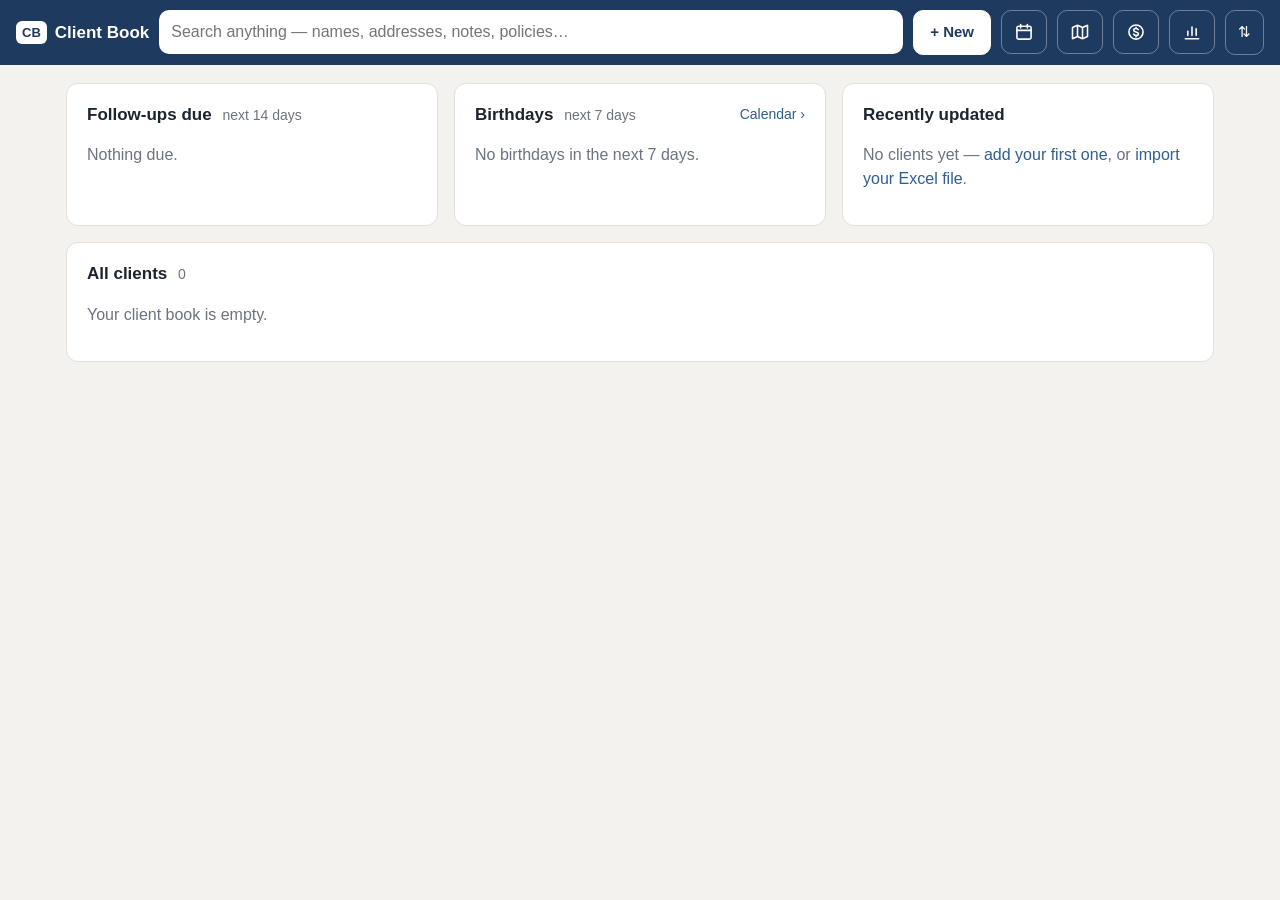
==== commit c011aaa0: "Summary shows HSG ward class (Private & Below / Gov A-ward & Below / Gov B1-ward & Below) Co-Authore" ====
--- a/index.html
+++ b/index.html
@@ -632,11 +632,11 @@
 const HSG_RATES = {"hsgBands":[[1,20],[21,25],[26,30],[31,35],[36,40],[41,45],[46,50],[51,55],[56,60],[61,65],[66,70],[71,73],[74,75],[76,78],[79,80],[81,83],[84,85],[86,88],[89,90],[91,93],[94,95],[96,98],[99,100],[101,999]],"mshl":[200.0,295.0,295.0,503.0,503.0,637.0,637.0,903.0,903.0,1131.0,1326.0,1643.0,1816.0,2027.0,2187.0,2303.0,2616.0,2785.0,2785.0,2826.0,2826.0,2826.0,2826.0,2826.0],"awl":[300.0,300.0,300.0,300.0,300.0,600.0,600.0,600.0,600.0,600.0,600.0,900.0,900.0,900.0,900.0,900.0,900.0,900.0,900.0,900.0,900.0,900.0,900.0,900.0],"plans":{"HealthShield Gold Max A":{"fam":"A","kind":"sc","annual":[348.0,348.0,447.0,543.0,604.0,1362.0,1478.0,2105.0,2674.0,3612.0,5308.0,7051.0,7809.0,9765.0,10888.0,11573.0,11690.0,11806.0,11925.0,12522.0,13149.0,14067.0,14210.0,14210.0]},"HealthShield Gold Max Special A":{"fam":"A","kind":"sc","annual":[325.7,325.7,419.5,508.0,563.7,1279.5,1388.0,1978.0,2519.0,3416.0,5027.0,6694.5,7417.0,9285.0,10353.0,10971.0,11094.0,11205.0,11327.0,11907.0,12516.0,13405.0,13542.0,13542.0]},"HealthShield Gold Max B":{"fam":"B","kind":"sc","annual":[120.0,128.0,128.0,197.0,197.0,385.0,385.0,539.0,587.0,856.0,1598.0,2210.0,2389.0,3400.0,3414.0,3479.0,3567.0,3686.0,3886.0,4216.0,4551.0,5086.0,5475.0,5475.0]},"HealthShield Gold Max Special B":{"fam":"B","kind":"sc","annual":[111.7,118.7,118.7,184.29,184.29,362.8,362.8,504.0,545.0,798.22,1507.0,2093.0,2260.0,3224.0,3234.0,3283.0,3369.0,3483.0,3675.0,3991.0,4313.0,4827.0,5200.0,5200.0]},"HealthShield Gold Max B Lite":{"fam":"BL","kind":"sc","annual":[69.26,71.3,71.3,103.9,103.9,165.02,202.7,219.0,242.44,366.72,590.84,876.06,1028.86,1394.58,1394.58,1444.5,1494.42,1660.46,1930.42,2109.7,2297.14,2597.66,2813.62,2813.62]},"HealthShield Gold Max A (foreigner, dependant of SC/SPR)":{"fam":"A","kind":"fdp","annual":[548.0,643.0,742.0,1046.0,1107.0,1999.0,2115.0,3008.0,3577.0,4743.0,6634.0,9137.0,10117.0,12393.0,13741.0,14583.0,15036.0,15337.0,15462.0,16132.0,16791.0,17754.0,17904.0,17904.0],"monthly":[47.7,55.9,64.6,91.0,96.3,173.9,184.0,261.7,311.2,412.6,577.2,794.9,880.2,1078.2,1195.5,1268.7,1308.1,1334.3,1345.2,1403.5,1460.8,1544.6,1557.6,1557.6],"mwl":[500.0,595.0,595.0,803.0,803.0,1237.0,1237.0,1503.0,1503.0,1731.0,1926.0,2543.0,2716.0,2927.0,3087.0,3203.0,3516.0,3685.0,3685.0,3726.0,3726.0,3726.0,3726.0,3726.0]},"HealthShield Gold Max Special A (foreigner, dependant of SC/SPR)":{"fam":"A","kind":"fdp","annual":[525.0,621.0,715.0,1011.0,1066.0,1916.5,2025.5,2884.0,3425.0,4551.0,6355.0,8750.0,9698.0,11881.0,13160.0,13937.0,14399.0,14687.0,14822.0,15465.0,16114.0,17039.0,17183.0,17183.0],"monthly":[45.7,54.0,62.2,88.0,92.7,166.7,176.2,250.9,298.0,395.9,552.9,761.3,843.7,1033.6,1144.9,1212.5,1252.7,1277.8,1289.5,1345.5,1401.9,1482.4,1494.9,1494.9],"mwl":[500.0,595.0,595.0,803.0,803.0,1237.0,1237.0,1503.0,1503.0,1731.0,1926.0,2543.0,2716.0,2927.0,3087.0,3203.0,3516.0,3685.0,3685.0,3726.0,3726.0,3726.0,3726.0,3726.0]},"HealthShield Gold Max A (foreigner, non-dependant)":{"fam":"A","kind":"cash","annual":[577.0,677.0,782.0,1102.0,1167.0,2104.0,2225.0,3165.0,3762.0,4988.0,6975.0,9604.0,10634.0,13026.0,14443.0,15327.0,15804.0,16121.0,16252.0,16956.0,17647.0,18659.0,18817.0,18817.0],"monthly":[50.2,58.9,68.0,95.9,101.5,183.0,193.6,275.4,327.3,434.0,606.8,835.5,925.2,1133.3,1256.5,1333.4,1374.9,1402.5,1413.9,1475.2,1535.3,1623.3,1637.1,1637.1]},"HealthShield Gold Max Special A (foreigner, non-dependant)":{"fam":"A","kind":"cash","annual":[553.0,654.0,753.0,1064.0,1125.0,2017.0,2131.0,3034.0,3603.0,4786.0,6681.0,9198.0,10194.0,12488.0,13832.0,14648.0,15136.0,15438.0,15580.0,16255.0,16937.0,17908.0,18060.0,18060.0],"monthly":[48.1,56.9,65.5,92.6,97.9,175.5,185.4,264.0,313.5,416.4,581.2,800.2,886.9,1086.5,1203.4,1274.4,1316.8,1343.1,1355.5,1414.2,1473.5,1558.0,1571.2,1571.2]}},"riders":{"AIA Max VitalHealth Pro A":{"bands":[[1,15],[16,20],[21,25],[26,30],[31,35],[36,40],[41,45],[46,50],[51,55],[56,60],[61,65],[66,70],[71,73],[74,75],[76,78],[79,80],[81,83],[84,85],[86,88],[89,90],[91,93],[94,95],[96,98],[99,100],[101,999]],"annual":[711.0,711.0,711.0,711.0,788.0,788.0,975.0,1100.0,1565.0,2016.0,2714.0,3702.0,4413.0,4967.0,5313.0,5739.0,6083.0,6454.0,6844.0,7258.0,7501.0,7749.0,8009.0,8276.0,8276.0],"monthly":[61.9,61.9,61.9,61.9,68.6,68.6,84.8,95.7,136.2,175.4,236.1,322.1,383.9,432.1,462.2,499.3,529.2,561.5,595.4,631.4,652.6,674.2,696.8,720.0,720.0]},"Emergency Care Pro":{"bands":[[1,15],[16,20],[21,25],[26,30],[31,35],[36,40],[41,45],[46,50],[51,55],[56,60],[61,65],[66,70],[71,73],[74,75],[76,78],[79,80],[81,83],[84,85],[86,88],[89,90],[91,93],[94,95],[96,98],[99,100],[101,999]],"annual":[63.14,63.14,63.14,63.14,63.14,63.14,63.14,63.14,63.14,63.14,63.14,63.14,63.14,63.14,63.14,63.14,63.14,63.14,63.14,63.14,63.14,63.14,63.14,63.14,63.14],"monthly":[5.49,5.49,5.49,5.49,5.49,5.49,5.49,5.49,5.49,5.49,5.49,5.49,5.49,5.49,5.49,5.49,5.49,5.49,5.49,5.49,5.49,5.49,5.49,5.49,5.49]},"Cancer Care Pro":{"bands":[[1,15],[16,20],[21,25],[26,30],[31,35],[36,40],[41,45],[46,50],[51,55],[56,60],[61,65],[66,70],[71,73],[74,75],[76,78],[79,80],[81,83],[84,85],[86,88],[89,90],[91,93],[94,95],[96,98],[99,100],[101,999]],"annual":[35.5,35.5,35.5,45.8,55.8,61.9,140.0,152.2,216.5,275.0,371.5,546.2,725.5,803.7,1004.9,1120.5,1191.2,1203.2,1215.0,1227.3,1288.8,1353.3,1447.7,1462.5,1462.5],"monthly":[3.1,3.1,3.1,4.0,4.9,5.4,12.2,13.2,18.8,23.9,32.3,47.5,63.1,69.9,87.4,97.5,103.6,104.7,105.7,106.8,112.1,117.7,125.9,127.2,127.2]},"AIA Max VitalHealth Pro B":{"bands":[[1,15],[16,20],[21,25],[26,30],[31,35],[36,40],[41,45],[46,50],[51,55],[56,60],[61,65],[66,70],[71,73],[74,75],[76,78],[79,80],[81,83],[84,85],[86,88],[89,90],[91,93],[94,95],[96,98],[99,100],[101,999]],"annual":[163.0,163.0,178.0,178.0,197.0,197.0,280.0,280.0,364.0,527.0,761.0,1257.0,1643.0,1670.0,1708.0,1708.0,1984.0,2158.0,2287.0,2333.0,2506.0,2681.0,2938.0,3112.0,3112.0],"monthly":[14.18,14.18,15.49,15.49,17.14,17.14,24.36,24.36,31.67,45.85,66.21,109.36,142.94,145.29,148.6,148.6,172.61,187.75,198.97,202.97,218.02,233.25,255.61,270.74,270.74]},"AIA Max VitalHealth Pro B Lite":{"bands":[[1,15],[16,20],[21,25],[26,30],[31,35],[36,40],[41,45],[46,50],[51,55],[56,60],[61,65],[66,70],[71,73],[74,75],[76,78],[79,80],[81,83],[84,85],[86,88],[89,90],[91,93],[94,95],[96,98],[99,100],[101,999]],"annual":[89.8,89.8,102.6,102.6,128.3,128.3,189.6,189.6,205.3,282.3,481.3,722.3,770.1,770.1,802.2,802.2,840.7,1026.8,1026.8,1123.0,1178.0,1219.3,1347.7,1476.0,1476.0],"monthly":[7.81,7.81,8.93,8.93,11.16,11.16,16.5,16.5,17.86,24.56,41.87,62.84,67.0,67.0,69.79,69.79,73.14,89.33,89.33,97.7,102.49,106.08,117.25,128.41,128.41]},"AIA Max VitalHealth A":{"bands":[[1,15],[16,20],[21,25],[26,30],[31,35],[36,40],[41,45],[46,50],[51,55],[56,60],[61,65],[66,70],[71,73],[74,75]],"annual":[1138,1138,1138,1138,1263,1263,1561,1761,2506,3226,4344,5924,7062,7949]},"AIA Max VitalHealth A Value":{"bands":[[1,15],[16,20],[21,25],[26,30],[31,35],[36,40],[41,45],[46,50],[51,55],[56,60],[61,65],[66,70],[71,73],[74,75]],"annual":[399,362,362,362,405,405,501,628,805,1122,1507,1991,2402,2629]},"AIA Max VitalCare":{"bands":[[1,15],[16,20],[21,25],[26,30],[31,35],[36,40],[41,45],[46,50],[51,55],[56,60],[61,65],[66,70],[71,73],[74,75]],"annual":[1560,1560,1560,1560,2031,2031,3384,3384,4161,5705,8223,10625,11272,12370]},"Cancer Care Booster":{"bands":[[1,15],[16,20],[21,25],[26,30],[31,35],[36,40],[41,45],[46,50],[51,55],[56,60],[61,65],[66,70],[71,73],[74,75]],"annual":[85.5,85.5,85.5,95.8,105.8,111.9,240,252.2,316.5,375,571.5,746.2,925.5,1003.7]}}};
 const HSG_RATES_FROM = '1 Oct 2026';
 const HSG_FAM = {
-  A: { cover: 'As charged up to $2,000,000 a year', ward: 'Private hospital and below',
+  A: { cover: 'As charged up to $2,000,000 a year', ward: 'Private hospital and below', short: 'Private & Below',
     limits: 'Limit per policy year: $1,000,000, or $1,350,000 if hospitalised at an Extended Partner Facility, or $2,000,000 at an AIA Partner Facility. Limit per lifetime: unlimited.' },
-  B: { cover: 'As charged up to $1,200,000 a year', ward: 'Government A ward and below',
+  B: { cover: 'As charged up to $1,200,000 a year', ward: 'Government A ward and below', short: 'Gov A-ward & Below',
     limits: 'Limit per policy year: $1,000,000, or $1,200,000 if hospitalised at an AIA Partner Facility. Limit per lifetime: unlimited.' },
-  BL: { cover: 'As charged up to $300,000 a year', ward: 'Government B1 ward and below', limits: 'Limit per policy year: $300,000. Limit per lifetime: unlimited.' },
+  BL: { cover: 'As charged up to $300,000 a year', ward: 'Government B1 ward and below', short: 'Gov B1-ward & Below', limits: 'Limit per policy year: $300,000. Limit per lifetime: unlimited.' },
 };
 const HSG_PLANS = Object.fromEntries(Object.entries(HSG_RATES.plans).map(([k, v]) => [k, HSG_FAM[v.fam]]));
 const HSG_RIDERS = HSG_RATES.riders;
@@ -2908,7 +2908,7 @@
     const svNow = p => svOf(p.ID)[0], invLive = G.inv.filter(p => !p.Status || p.Status === 'In force');
     const invSV = invLive.reduce((t, p) => t + (svNow(p) ? +svNow(p)['Surrender Value'] : 0), 0), invPaid = invLive.reduce((t, p) => t + (policyCalc(p).paid || 0) + topupTotal(p), 0);
     const ovBreak = sp => [...(sp.parts.length > 1 || (sp.parts[0] && sp.parts[0][1]) ? sp.parts.map(([a, l]) => sp.parts.length > 1 ? `${kShort(a)} ${l || '(term not set)'}` : l) : []), ...sp.texts].map(esc).join(' · ');
-    const coverRows = ovRows.map(r => `<tr class="${r.g}"><td class="l">${tz(esc(r.label))}</td><td class="n"><b>${r.sp.total ? money(Math.round(r.sp.total)) : ''}</b></td><td class="br">${ovBreak(r.sp)}</td></tr>`).join('')
+    const coverRows = ovRows.map(r => `<tr class="${r.g}"><td class="l">${tz(esc(r.label))}</td><td class="n"><b>${r.sp.total ? money(Math.round(r.sp.total)) : r.label === 'Hospitalisation' ? distinct(livePs.filter(p => hsgOf(p)).map(p => hsgOf(p).short)).join(' · ') : ''}</b></td><td class="br">${ovBreak(r.sp)}</td></tr>`).join('')
       + (wop.length ? `<tr class="prot"><td class="l">${tz('Waiver of Premium (WOP)')}</td><td class="n"><b>${tz('Yes')}</b></td><td class="br">${wop.map(p => esc(p['Policy Name'])).join(' · ')}</td></tr>` : '')
       + (opai.length ? `<tr class="prot"><td class="l">${tz('Option to Purchase Additional Insurance (OPAI)')}</td><td class="n"><b>${(() => { const t = opai.reduce((a, x) => a + (sumAmt(x.b['Coverage Amount']) || 0), 0); return t ? money(Math.round(t)) : 'Yes'; })()}</b></td>
           <td class="br">${opai.map(({ p, b }) => { const e = coverEnd(b, p); return esc([p['Policy Name'], typeof b['Coverage Amount'] === 'number' && opai.length > 1 ? kShort(b['Coverage Amount']) : (typeof b['Coverage Amount'] === 'string' ? b['Coverage Amount'] : ''), e.label ? 'exercise ' + e.label.replace('till', 'before') : '', b.Notes].filter(Boolean).join(' · ')); }).join('; ')}</td></tr>` : '')
@@ -2949,7 +2949,7 @@
       ${G.prot.map((p, i) => `<tr class="${notesAfter(p, G.prot).length || ridersOf(p).some(r => G.prot.includes(r)) ? 'has-note' : ''}${riderBase(p) ? ' rider' : ''}"><td>${noFor(p, G.prot)}</td>${polCell(p)}<td class="nw">${dShort(p['Date Bought'])}</td>${premCell(p)}${termCell(p)}${cell(p, PT.d)}${cell(p, PT.tpd)}${cell(p, PT.ci)}${cell(p, PT.eci)}${otherCell(p, [...PT.d, ...PT.tpd, ...PT.ci, ...PT.eci])}${svCell(p)}<td class="rem${ilpRemarks(p).length ? ' ilp' : ''}">${remarks(p)}</td></tr>${noteRow(p, 12, G.prot)}`).join('')}
       ${totRow(G.prot, [yearly, () => '', sumCol(PT.d), sumCol(PT.tpd), sumCol(PT.ci), sumCol(PT.eci), () => '', ps2 => { const t = ps2.reduce((a, p) => a + (svNow(p) ? +svNow(p)['Surrender Value'] : 0), 0); return t ? money(Math.round(t)) : ''; }, () => ''])}</table></div>` : '';
     const ahT = G.ah.length ? `<div class="psec ah"><table><thead><tr><th class="bar" colspan="10">${tzi('ACCIDENT &amp; HOSPITALISATION')}</th></tr><tr><th>${tz('No')}</th><th>${tz('Policy')}</th><th>${tz('Bought')}</th><th>${tz('Premium')}</th><th>${tz('Premium term')}</th><th>${tz('Accidental Death')}</th><th>${tz('Accidental Medical')}</th><th>${tz('Hospitalisation')}</th><th>${tz('Other benefits')}</th><th>${tz('Remarks')}</th></tr></thead>
-      ${G.ah.map((p, i) => `<tr class="${notesAfter(p, G.ah).length || ridersOf(p).some(r => G.ah.includes(r)) ? 'has-note' : ''}${riderBase(p) ? ' rider' : ''}"><td>${noFor(p, G.ah)}</td>${polCell(p)}<td class="nw">${dShort(p['Date Bought'])}</td>${premCell(p)}${termCell(p)}${cell(p, AT.ad)}${cell(p, AT.amr)}${cell(p, AT.h)}${otherCell(p, [...AT.ad, ...AT.amr, ...AT.h])}<td class="rem">${remarks(p)}</td></tr>${noteRow(p, 10, G.ah)}`).join('')}
+      ${G.ah.map((p, i) => `<tr class="${notesAfter(p, G.ah).length || ridersOf(p).some(r => G.ah.includes(r)) ? 'has-note' : ''}${riderBase(p) ? ' rider' : ''}"><td>${noFor(p, G.ah)}</td>${polCell(p)}<td class="nw">${dShort(p['Date Bought'])}</td>${premCell(p)}${termCell(p)}${cell(p, AT.ad)}${cell(p, AT.amr)}${hsgOf(p) ? `<td><b>${esc(hsgOf(p).short)}</b><span class="t">${esc(hsgOf(p).cover)}</span></td>` : cell(p, AT.h)}${otherCell(p, [...AT.ad, ...AT.amr, ...AT.h])}<td class="rem">${remarks(p)}</td></tr>${noteRow(p, 10, G.ah)}`).join('')}
       ${totRow(G.ah, [yearly, () => '', sumCol(AT.ad), sumCol(AT.amr), () => '', () => '', () => ''])}</table></div>` : '';
     const invT = G.inv.length ? `<div class="psec inv"><table><thead><tr><th class="bar" colspan="8">${tzi('INVESTMENTS &amp; SAVINGS — NO DEATH COVER')}</th></tr><tr><th>${tz('No')}</th><th>${tz('Policy')}</th><th>${tz('Bought')}</th><th>${tz('Premium')}</th><th>${tz('Premium term')}</th><th>${tz('Paid in so far')}</th><th>${tz('Surrender value')}</th><th>${tz('Remarks')}</th></tr></thead>
       ${G.inv.map((p, i) => `<tr class="${notesAfter(p, G.inv).length || ridersOf(p).some(r => G.inv.includes(r)) ? 'has-note' : ''}${riderBase(p) ? ' rider' : ''}"><td>${noFor(p, G.inv)}</td>${polCell(p)}<td class="nw">${dShort(p['Date Bought'])}</td>${premCell(p)}${termCell(p)}<td>${paidIn(p) ? money(Math.round(paidIn(p))) + (topupTotal(p) ? `<span class="t">incl. ${money(Math.round(topupTotal(p)))} top-ups</span>` : '') : '<span class="none">–</span>'}</td>${svCell(p)}<td class="rem${ilpRemarks(p).length ? ' ilp' : ''}">${remarks(p)}</td></tr>${noteRow(p, 8, G.inv)}`).join('')}
@@ -4250,7 +4250,7 @@
 /* =========================================================================
    Refresh: pull down from the top (or "Check for updates") to load the newest version
    ========================================================================= */
-const APP_VERSION = '2026.11.21d';
+const APP_VERSION = '2026.11.23a';
 async function refreshApp(fromButton) {
   const ptr = $('#ptr'); ptr.classList.add('spin'); ptr.querySelector('.ptr-text').textContent = 'Refreshing…';
   ptr.style.transition = 'transform .2s, opacity .2s'; ptr.style.transform = 'translate(-50%, 0)'; ptr.style.opacity = 1;
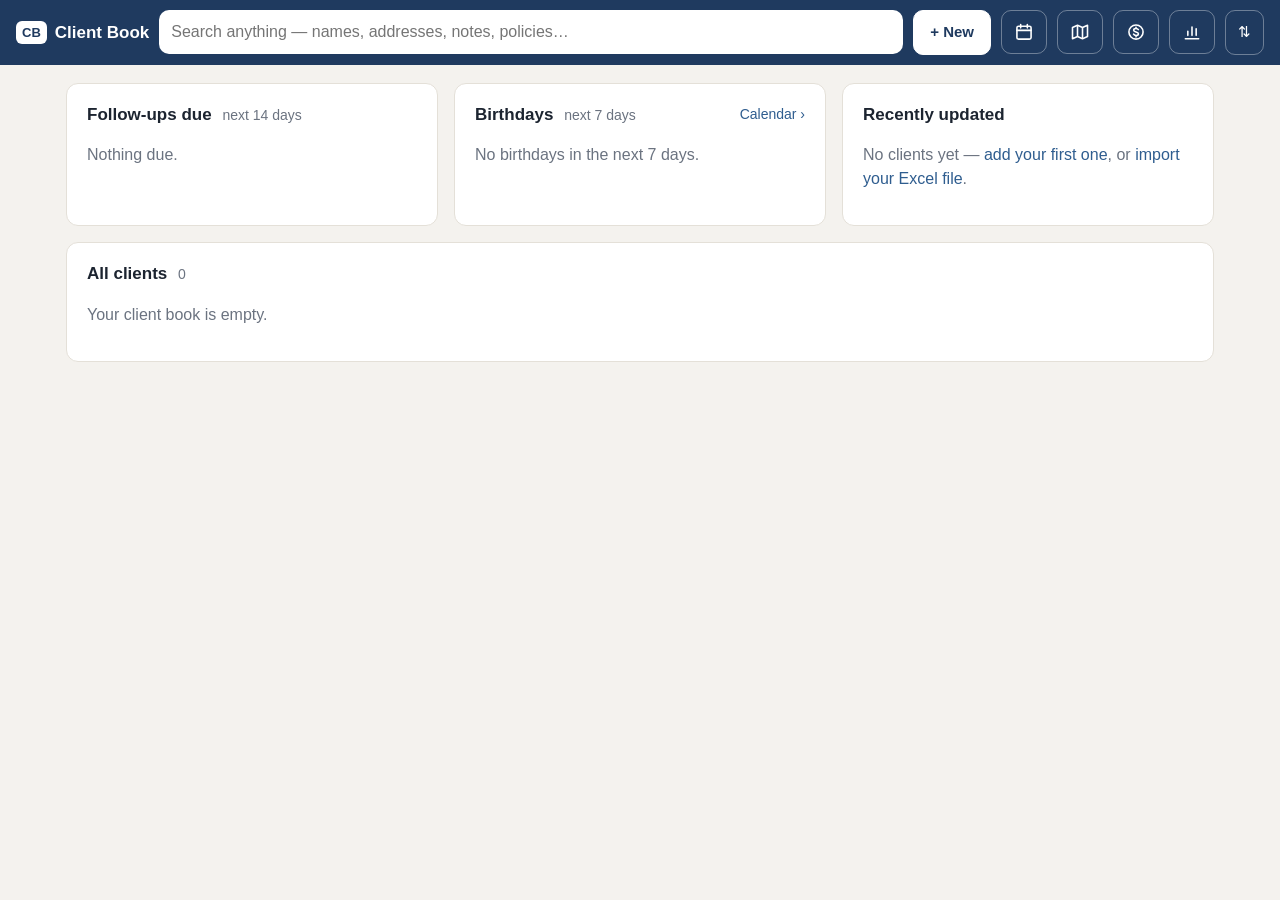
==== commit 24ba579c: "Accident plan remarks: just name the optional benefits taken Co-Authored-By: Claude Opus 5.5 <norepl" ====
--- a/index.html
+++ b/index.html
@@ -2933,7 +2933,10 @@
       if (b && L.includes(b)) { const sib = L.filter(r => r['Rider Of'] === b.ID); if (sib[sib.length - 1] === p) out.push(...productNotes(b)); }
       return [...productNotes(p), ...out]; };
     const noteRow = (p, n, L) => notesAfter(p, L).map(t => `<tr class="note-row"><td></td><td colspan="${n - 1}">ⓘ ${esc(t)}</td></tr>`).join('');
-    const remarks = p => { const base = esc([hsgOf(p) ? `${p['HSG Plan']}: ${hsgOf(p).ward}. ${hsgOf(p).limits}` : '', p.Notes, ...allBens(p).map(b => b.Notes ? `${b['Benefit Name']}: ${b.Notes}` : '')].filter(Boolean).join(' · '));
+    // accident plans: just name the optional benefits taken, not every benefit inside them
+    const paRem = p => { const P = paOf(p); if (!P) return []; return Object.entries(paOpts(p)).map(([gn, v]) => { const g = P.groups.find(x => x.name === gn) || {};
+      const nm = gn.replace(/^Optional:\s*/, '').replace(/Benefits Group$/, 'Benefit'); return g.sameOrLower || /Group$/.test(gn) ? nm : `${nm} (${v})`; }); };
+    const remarks = p => { const base = esc([hsgOf(p) ? `${p['HSG Plan']}: ${hsgOf(p).ward}. ${hsgOf(p).limits}` : '', ...paRem(p), p.Notes, ...(paOf(p) ? benefitsOf(p.ID) : allBens(p)).map(b => b.Notes ? `${b['Benefit Name']}: ${b.Notes}` : '')].filter(Boolean).join(' · '));
       const il = ilpRemarks(p); return il.length ? il.map(x => `<span class="rl">${esc(x)}</span>`).join('') + (base ? `<span class="rl">${base}</span>` : '') : base; };
     const paidIn = p => (policyCalc(p).paid || 0) + topupTotal(p);
     const cell = (p, types) => `<td>${partsHtml(sumParts(ben(p, types)), true)}</td>`;
@@ -4250,7 +4253,7 @@
 /* =========================================================================
    Refresh: pull down from the top (or "Check for updates") to load the newest version
    ========================================================================= */
-const APP_VERSION = '2026.11.23a';
+const APP_VERSION = '2026.11.23b';
 async function refreshApp(fromButton) {
   const ptr = $('#ptr'); ptr.classList.add('spin'); ptr.querySelector('.ptr-text').textContent = 'Refreshing…';
   ptr.style.transition = 'transform .2s, opacity .2s'; ptr.style.transform = 'translate(-50%, 0)'; ptr.style.opacity = 1;
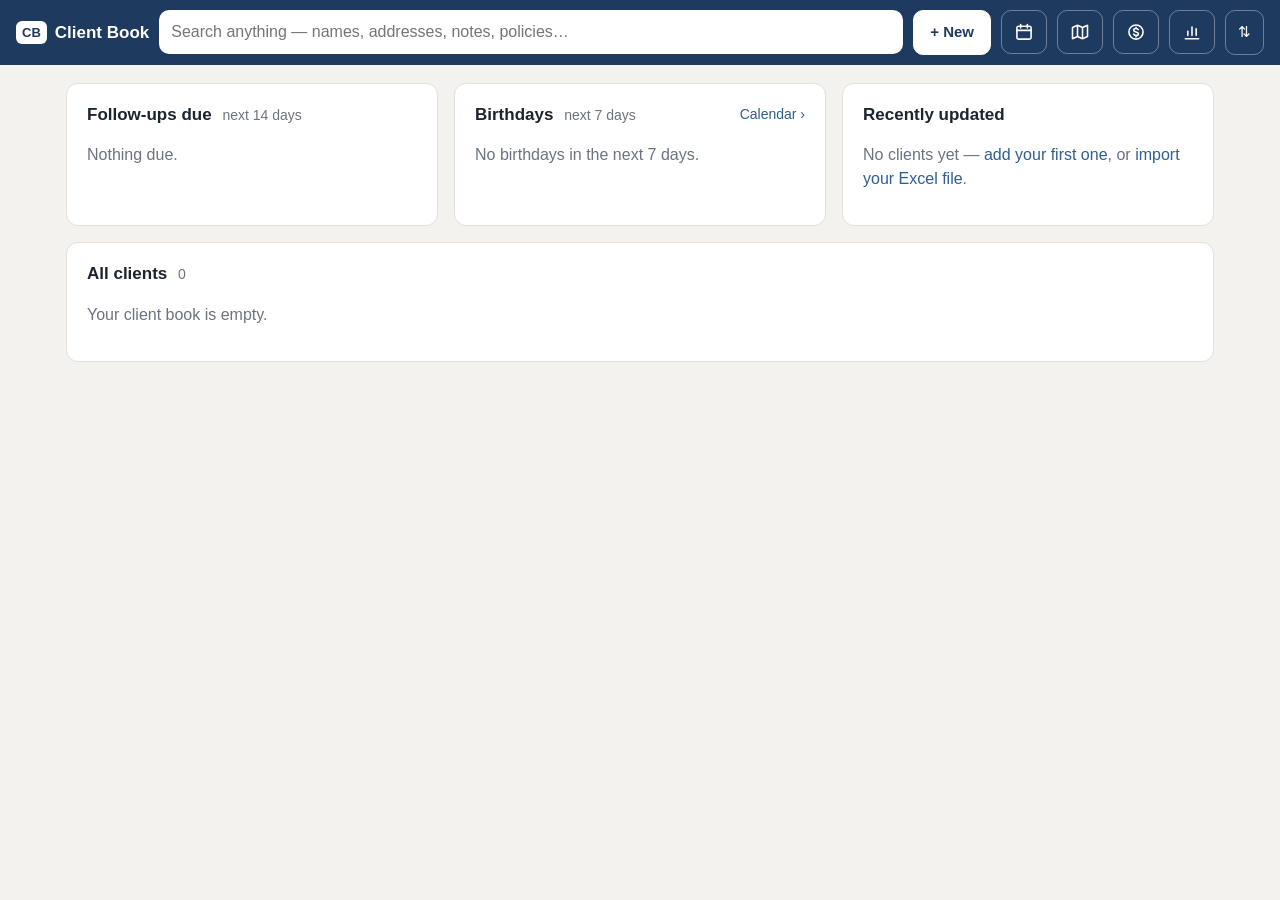
==== commit 49cdd012: "Benefit type: type to search (full name or short form, e.g. WOP) Co-Authored-By: Claude Opus 5.5 <no" ====
--- a/index.html
+++ b/index.html
@@ -197,9 +197,10 @@
 input:disabled, select:disabled { background: #f1efe9; color: var(--muted); -webkit-text-fill-color: var(--muted); opacity: 1; }
 input:focus, select:focus, textarea:focus { outline: 3px solid var(--accent-soft); border-color: var(--accent-2); }
 .actions { display: flex; gap: 10px; padding-top: 16px; border-top: 1px solid var(--line); margin-top: 10px; }
-.benefit-row { display: grid; grid-template-columns: 1.2fr 1.2fr 1fr 1.1fr 1.1fr auto; gap: 10px; align-items: end; padding: 10px 0; border-bottom: 1px dashed var(--line); }
+.benefit-row { display: grid; grid-template-columns: 1.1fr 1.7fr 1fr 1.1fr 1fr auto; gap: 10px; align-items: start; padding: 10px 0; border-bottom: 1px dashed var(--line); }
 .benefit-row label { display: flex; flex-direction: column; gap: 6px; min-width: 0; }
 .benefit-row label span { font-size: 13px; }
+.benefit-row .bt-hint:empty { display: none; } .benefit-row > .icon { margin-top: 30px; }
 #benefits { margin-bottom: 12px; }
 table.ben .good { color: var(--ok); font-weight: 600; } table.ben .bad { color: var(--err); font-weight: 600; }
 table.ben { width: 100%; border-collapse: collapse; } table.ben .n { text-align: right; white-space: nowrap; font-variant-numeric: tabular-nums; }
@@ -572,7 +573,7 @@
   'Extra Details': ['Client ID', 'Field', 'Value'],
   'Notes': ['ID', 'Client ID', 'Added', 'Note'],
   'Interactions': ['ID', 'Client ID', 'Date', 'Type', 'Notes'],
-  'Policies': ['ID', 'Client ID', 'Insured ID', 'Policy Name', 'Policy No', 'Policy Type', 'Insurer', 'Date Bought', 'Premium',
+  'Policies': ['ID', 'Client ID', 'Insured ID', 'Policy Name', 'Policy No', 'Policy Type', 'Currency', 'Insurer', 'Date Bought', 'Premium',
                'Premium Frequency', 'Premium Term', 'Premium Term Value', 'Paid By', 'Cash Portion', 'Status', 'End Date', 'Notes',
                'HSG Plan', 'Rider Of', 'PA Product', 'PA Plan', 'PA Options', 'Nominated', 'Nominees', 'Fund Allocation', 'Dividend Payout',
                'Writing Agent', 'Writing Agent Code', 'Writing Agent Contact', 'Writing Agent 2', 'Writing Agent 2 Code', 'Writing Agent 2 Contact',
@@ -602,7 +603,9 @@
 const IN_PERSON = new Set(['Meeting', 'Meal / coffee', 'Policy review', 'Event']);
 const POLICY_STATUS = ['In force', 'Lapsed', 'Surrendered', 'Matured', 'Claimed', 'Terminated'];
 const POLICY_TYPES = ['Whole life', 'Term', 'Investment-linked (ILP)', 'Endowment', 'Accident & health', 'Disability care', 'Universal life'];
-const ACCIDENT_BENEFITS = ['Accidental Death, Dismemberment and Burns (AD&D)', 'Accidental Dismemberment and Burns (Acc D&B)', 'Additional Accidental Dismemberment and Burns (Add Acc D&B)', 'Double Indemnity for Dismemberment and Burns (2x D&B)', 'Accidental Major Dismemberment (AMD)', 'Accidental Permanent Total Disability (APTD)', 'Additional Payout for Accidental Death (Add Acc Death)', 'Aviation Accident (Aviation)', 'Fractures (Frac)', 'Broken Bones (BB)', 'Loss of Activities of Daily Living (Loss of ADL)', 'Extra Accidental Medical Reimbursement – Fractures (Extra Acc MR)', 'TCM / Chiropractic Reimbursement (TCM/Chiro)', 'Complementary Medical Reimbursement (CMR)', 'Ambulance Services (Ambulance)', 'Daily Accidental Hospital Income (DAHI)', 'Daily Accidental ICU (DA ICU)', 'Daily Hospital Income – Accident & Disease (DHI)', 'Double Indemnity for Daily Hospital Income in ICU (2x DHI ICU)', 'Post-Hospitalisation Home Care (PHHC)', 'Recuperation – Dengue Fever and HFMD (Recup)', 'Mobility Aids Reimbursement (MAR)', 'Home Modification Reimbursement (HMR)', 'Mobility Aids and Home Modification (MAHM)', 'Rehabilitation Support (Rehab)', 'Compassionate Visit (CV)', 'Emergency Medical Evacuation and Repatriation (EMER)', 'Weekly Income (WIB)', 'Monthly Support (MS)', 'Monthly Disability Care (MDC)', 'Monthly Catastrophe Cash (MCC)', 'Family Support Fund (FSF)', 'Education Assurance Fund (EAF)', 'Reconstructive Surgery Reimbursement (RSR)', 'National Service Cover (NS Cover)', 'Dementia (Dementia)', 'Dementia Care Reimbursement (DCR)', 'Child Critical Illnesses (Child CI)', 'Payor Benefit (Payor)', 'Renewal Bonus (RB)'];
+const ACCIDENT_BENEFITS = ['Accidental Death, Dismemberment and Burns (AD&D)', 'Accidental Dismemberment and Burns (Acc D&B)', 'Additional Accidental Dismemberment and Burns (Add Acc D&B)', 'Double Indemnity for Dismemberment and Burns (2x D&B)', 'Accidental Major Dismemberment (AMD)', 'Accidental Permanent Total Disability (APTD)', 'Additional Payout for Accidental Death (Add Acc Death)', 'Aviation Accident (Aviation)', 'Fractures (Frac)', 'Broken Bones (BB)', 'Loss of Activities of Daily Living (Loss of ADL)', 'Extra Accidental Medical Reimbursement – Fractures (Extra Acc MR)', 'TCM / Chiropractic Reimbursement (TCM/Chiro)', 'Complementary Medical Reimbursement (CMR)', 'Ambulance Services (Ambulance)', 'Daily Accidental Hospital Income (DAHI)', 'Daily Accidental ICU (DA ICU)', 'Daily Hospital Income – Accident & Disease (DHI)', 'Double Indemnity for Daily Hospital Income in ICU (2x DHI ICU)', 'Post-Hospitalisation Home Care (PHHC)', 'Recuperation – Dengue Fever and HFMD (Recup)', 'Mobility Aids Reimbursement (MAR)', 'Home Modification Reimbursement (HMR)', 'Mobility Aids and Home Modification (MAHM)', 'Rehabilitation Support (Rehab)', 'Compassionate Visit (CV)', 'Emergency Medical Evacuation and Repatriation (EMER)', 'Weekly Income (WIB)', 'Monthly Support (MS)', 'Monthly Disability Care (MDC)', 'Monthly Catastrophe Cash (MCC)', 'Family Support Fund (FSF)', 'Education Assurance Fund (EAF)', 'Reconstructive Surgery Reimbursement (RSR)', 'National Service Cover (NS Cover)', 'Dementia (Dementia)', 'Dementia Care Reimbursement (DCR)', 'Child Critical Illnesses (Child CI)', 'Payor Benefit (Payor)', 'Renewal Bonus (RB)',
+  // AIA Pink of Health
+  'Hospital Expense Reimbursement (HER)', 'ICU Benefit (ICU)', 'Get Well Benefit (GWB)', 'Pre-Hospitalisation Tests & Services (Pre-Hosp)', 'Post-Hospitalisation Tests & Services (Post-Hosp)', 'Emergency Outpatient Treatment – Accident (EOT)', 'Day Surgery Reimbursement (DSR)'];
 const BENEFIT_TYPES = ['Death', 'Total Permanent Disability (TPD)', 'Terminal Illness (TI)', 'Early Critical Illness (ECI)', 'Critical Illness (CI)',
   'Accidental Death (Acc Death)', 'Accidental Medical Reimbursement (Acc MR)', 'Weekly Indemnity (WI)', 'Medical Reimbursement (MR)', 'Disability Income (DI)',
   'Long-Term Care (LTC)', 'Hospitalisation Expenses', 'Hospital Cash', 'Savings / Maturity', 'Waiver of Premium (WOP)', 'Option to Purchase Additional Insurance (OPAI)',
@@ -685,7 +688,7 @@
   'Other benefits': '其他保障', 'Surrender value': '退保价值', 'Remarks': '备注', 'Accidental Medical': '意外医疗', 'Paid in so far': '至今已缴',
   'PROTECTION — DEATH, TPD, CRITICAL ILLNESS &amp; WAIVER': '保障 — 死亡、残缺、晚期疾病及保费豁免', 'ACCIDENT &amp; HOSPITALISATION': '意外与住院',
   'INVESTMENTS &amp; SAVINGS — NO DEATH COVER': '投资与储蓄 — 无死亡保障', 'Hospital Plan — Premiums and Deductible': '住院保险 — 保费与自付额',
-  'DEDUCTIBLE AND CO-INSURANCE': '自付额与共同保险', 'Accident plan — table of benefits': '意外保险计划 — 保障一览表',
+  'DEDUCTIBLE AND CO-INSURANCE': '自付额与共同保险', 'Accident & Health Plan — Table of Benefits': '意外与健康保险 — 保障一览表',
   'Male': '男', 'Female': '女',
 };
 const NOTE_ZH = { 'A deductible based on the ward class and 10% co-insurance apply to each claim, unless covered by a rider.': '每次索赔须承担按病房等级而定的自付额及10%共同保险，除非附加保单已涵盖。' };
@@ -776,6 +779,39 @@
         ['Renewal Bonus', 'Renewal Bonus (RB)', ['5% a year, up to 5', '5% a year, up to 5', '5% a year, up to 5']] ] },
       { name: 'Optional: Child Critical Illnesses Benefit', optional: true, plans: ['Option 1', 'Option 2', 'Option 3'], rows: [
         ['Child Critical Illnesses Benefit', 'Child Critical Illnesses (Child CI)', [30000, 50000, 100000]] ] } ] },
+  'AIA Pink of Health (Classic)': { plans: ['Plan 1', 'Plan 2', 'Plan 3', 'Plan 4'], note: '',
+    groups: [
+      { name: 'Benefits', rows: [
+        ['Hospital Expense Reimbursement', 'Hospital Expense Reimbursement (HER)', [1500, 2500, 4000, 5000]],
+        ['Daily Hospital Income Benefit', 'Daily Hospital Income – Accident & Disease (DHI)', [50, 100, 150, 200]],
+        ['Daily Accident Hospital Income Benefit', 'Daily Accidental Hospital Income (DAHI)', [100, 200, 300, 400]],
+        ['Intensive Care Unit (ICU) Benefit', 'ICU Benefit (ICU)', [150, 300, 450, 600]],
+        ['Get Well Benefit', 'Get Well Benefit (GWB)', [50, 100, 150, 200]] ] },
+    ] },
+  'AIA Pink of Health (Enhanced)': { plans: ['Plan 1', 'Plan 2', 'Plan 3', 'Plan 4'], note: '',
+    groups: [
+      { name: 'Benefits', rows: [
+        ['Hospital Expense Reimbursement', 'Hospital Expense Reimbursement (HER)', [1500, 2500, 4000, 5000]],
+        ['Daily Hospital Income Benefit', 'Daily Hospital Income – Accident & Disease (DHI)', [50, 100, 150, 200]],
+        ['Daily Accidental Hospital Income Benefit', 'Daily Accidental Hospital Income (DAHI)', [100, 200, 300, 400]],
+        ['ICU Benefit', 'ICU Benefit (ICU)', [150, 300, 450, 600]],
+        ['Get Well Benefit', 'Get Well Benefit (GWB)', [50, 100, 150, 200]],
+        ['Pre-Hospitalisation Tests & Services', 'Pre-Hospitalisation Tests & Services (Pre-Hosp)', [250, 500, 600, 800]],
+        ['Post-Hospitalisation Tests & Services', 'Post-Hospitalisation Tests & Services (Post-Hosp)', [500, 1000, 1200, 1600]] ] },
+    ] },
+  'AIA Pink of Health (New)': { plans: ['Plan 1', 'Plan 2', 'Plan 3'], note: '',
+    groups: [
+      { name: 'Benefits', rows: [
+        ['Daily Hospital Income Benefit', 'Daily Hospital Income – Accident & Disease (DHI)', [50, 100, 250]],
+        ['Daily Accidental Hospital Income Benefit', 'Daily Accidental Hospital Income (DAHI)', [100, 200, 500]],
+        ['Intensive Care Unit Benefit', 'ICU Benefit (ICU)', [150, 300, 750]],
+        ['Hospital Expense Reimbursement', 'Hospital Expense Reimbursement (HER)', [2000, 3000, 6000]],
+        ['Get Well Benefit', 'Get Well Benefit (GWB)', [50, 100, 250]],
+        ['Pre-Hospitalisation Test & Services Reimbursement', 'Pre-Hospitalisation Tests & Services (Pre-Hosp)', [250, 500, 1000]],
+        ['Post-Hospitalisation Test & Services Reimbursement', 'Post-Hospitalisation Tests & Services (Post-Hosp)', [500, 1000, 2000]],
+        ['Emergency Outpatient Treatment (Accident) Reimbursement', 'Emergency Outpatient Treatment – Accident (EOT)', [200, 400, 1000]],
+        ['Day Surgery Reimbursement', 'Day Surgery Reimbursement (DSR)', [200, 400, 1000]] ] },
+    ] },
 };
 
 const paOf = p => PA_PRODUCTS[p['PA Product']] || null;
@@ -905,6 +941,13 @@
   let nb = make(t.getFullYear()); if (nb < t) nb = make(t.getFullYear() + 1); return nb;
 }
 function maskNric(v) { v = v || ''; return v.length < 5 ? v : v[0] + '•'.repeat(v.length - 5) + v.slice(-4); }
+// SGD by default; Whole life / ILP / Endowment / Universal life policies can be in USD
+const CURRENCY_TYPES = ['Whole life', 'Investment-linked (ILP)', 'Endowment', 'Universal life'];
+const curOf = p => p && p.Currency === 'USD' ? 'USD' : 'SGD';
+const moneyC = (v, c) => { const m = money(v); return c === 'USD' && typeof v === 'number' ? 'US' + m : m; };
+// [[amount, currency], ...] -> "$1,000 + US$500" (each currency totalled separately, never mixed)
+function curSum(items, round = true) { const t = {}; for (const [a, c] of items) if (a) t[c] = (t[c] || 0) + a;
+  return ['SGD', 'USD'].filter(c => t[c]).map(c => moneyC(round ? Math.round(t[c]) : Math.round(t[c] * 100) / 100, c)).join(' + '); }
 function money(v) { return typeof v === 'number' ? '$' + v.toLocaleString('en-SG', { minimumFractionDigits: Number.isInteger(v) ? 0 : 2, maximumFractionDigits: 2 }) : (v || ''); }
 function nextId(rows, prefix) {
   let n = 0; const re = new RegExp('^' + prefix + '(\\d+)$');
@@ -2040,7 +2083,7 @@
 // Surrender values are kept as a dated history; the latest one is the "current" value.
 const svOf = pid => db.surrender.filter(v => v['Policy ID'] === pid).sort((a, b) => String(b['As Of']).localeCompare(String(a['As Of'])) || String(b.Recorded).localeCompare(String(a.Recorded)));
 const benefitsOf = pid => db.benefits.filter(b => b['Policy ID'] === pid);
-function covText(v) { return v == null || v === '' ? '' : typeof v === 'number' ? money(v) : String(v); }
+function covText(v, c) { return v == null || v === '' ? '' : typeof v === 'number' ? moneyC(v, c) : String(v); }
 function addMonthsD(d, n) {
   const t = new Date(d.getFullYear(), d.getMonth() + n, 1), last = new Date(t.getFullYear(), t.getMonth() + 1, 0).getDate();
   t.setDate(Math.min(d.getDate(), last)); return t;
@@ -2058,7 +2101,7 @@
 function premText(p) {
   const v = p.Premium, f = p['Premium Frequency'];
   if (v == null || v === '') return '';
-  const m = typeof v === 'number' ? money(v) : v;
+  const m = typeof v === 'number' ? moneyC(v, curOf(p)) : v;
   if (f === 'Single premium') return `${m} single premium`;
   return FREQ_UNIT[f] ? `${m} / ${FREQ_UNIT[f]}` : m;
 }
@@ -2159,6 +2202,7 @@
 function pagePolicy(cid, pid) {
   const c = getClient(cid), p = db.policies.find(x => x.ID === pid && x['Client ID'] === cid);
   if (!c || !p) return pageNotFound();
+  const mC = v => moneyC(v, curOf(p));
   const bens = benefitsOf(pid), svs = svOf(pid), r = policyCalc(p), ins = insuredOf(p), F = (label, html, cls = '') => `<div class="f ${cls}"><dt>${esc(label)}</dt><dd>${html || '<span class="none">—</span>'}</dd></div>`;
   const tile = (label, big, small = '', cls = '') => `<div class="tile ${cls}"><span>${label}</span><b>${big}</b>${small ? `<small>${small}</small>` : ''}</div>`;
   const unitWord = FREQ_UNIT[p['Premium Frequency']] ? p['Premium Frequency'].toLowerCase() : '';
@@ -2172,18 +2216,18 @@
   else {
     const paidSmall = r.missing || r.why || (r.paidCount != null ? `${r.paidCount} ${r.single ? 'single premium' : unitWord + ' payment' + (r.paidCount === 1 ? '' : 's')}` : '')
       + (r.needsEnd ? ' · <span class="warn">add the end date to stop the count</span>' : '');
-    tiles += tile('Total premiums paid so far', r.paid != null ? money(r.paid) : '—', paidSmall, 'key');
+    tiles += tile('Total premiums paid so far', r.paid != null ? mC(r.paid) : '—', paidSmall, 'key');
     let projBig = '—', projSmall = '';
     if (r.projected != null) {
-      projBig = money(r.projected);
+      projBig = mC(r.projected);
       projSmall = r.single ? 'One-time payment' : `${r.totalCount} payments` + (r.ended ? ' · policy ended' : r.done ? ' · fully paid' : r.leftMonths ? ` · ${ymText(r.leftMonths)} left` : '');
-    } else if (r.perpetual) { projBig = 'For life'; projSmall = r.annual != null ? `${money(r.annual)} a year, no end date` : 'No end date'; }
+    } else if (r.perpetual) { projBig = 'For life'; projSmall = r.annual != null ? `${mC(r.annual)} a year, no end date` : 'No end date'; }
     else if (r.needDob) projSmall = `Add ${esc(r.needDob)}’s date of birth to work this out`;
     else if (!r.missing && !r.why) projSmall = 'Add the premium duration to work this out';
     else projSmall = r.missing || r.why;
     tiles += tile('Projected total for full term', projBig, projSmall);
   }
-  tiles += tile('Current surrender value', svs.length ? esc(money(svs[0]['Surrender Value'])) : '—', svs.length ? `as of ${esc(fmtDate(svs[0]['As Of']))} · ${esc(ago(svs[0]['As Of']))}` : `<a href="#/c/${encodeURIComponent(cid)}/p/${encodeURIComponent(pid)}/edit">Add it</a>`);
+  tiles += tile('Current surrender value', svs.length ? esc(mC(svs[0]['Surrender Value'])) : '—', svs.length ? `as of ${esc(fmtDate(svs[0]['As Of']))} · ${esc(ago(svs[0]['As Of']))}` : `<a href="#/c/${encodeURIComponent(cid)}/p/${encodeURIComponent(pid)}/edit">Add it</a>`);
   const agent = (title, pre) => {
     const one = k => { const n = p[k], code = p[k + ' Code'], ct = p[k + ' Contact'];
       return n || code || ct ? `<dl class="details">${F('Name', esc(n))}${F('Agent code', esc(code))}${F('Contact', ct ? (/^[\d+\s()-]+$/.test(ct) ? `<a href="tel:${esc(ct.replace(/[^\d+]/g, ''))}">${esc(ct)}</a>` : esc(ct)) : '')}</dl>` : ''; };
@@ -2223,7 +2267,7 @@
     ${hsgOf(p) ? `<div class="hsg-box"><b>${esc(p['HSG Plan'])}</b> · ${esc(hsgOf(p).cover)} · ${esc(hsgOf(p).ward)}<br><span class="small">${esc(hsgOf(p).limits)}</span></div>` : ''}
     ${bens.length ? `<table class="list ben"><thead><tr><th>Benefit</th><th>Type</th><th class="n">Coverage</th><th>Notes</th></tr></thead><tbody>
       ${bens.map(b => `<tr><td><b>${esc(b['Benefit Name'])}</b></td><td>${esc(b['Benefit Type']) || '<span class="none">—</span>'}</td>
-        <td class="n">${esc(covText(b['Coverage Amount'])) || '—'}</td><td>${esc(b.Notes)}</td></tr>`).join('')}</tbody></table>`
+        <td class="n">${esc(covText(b['Coverage Amount'], curOf(p))) || '—'}</td><td>${esc(b.Notes)}</td></tr>`).join('')}</tbody></table>`
       : hsgOf(p) || paOf(p) ? '' : '<p class="none">No benefits added yet.</p>'}
     ${paOf(p) ? `<p class="muted small" style="margin:10px 0 6px">From the ${esc(p['PA Product'])} table of benefits — your plan is highlighted.</p><div class="table-wrap pa-pagebox">${paTables(p, 'list ben hsgt pat')}</div>` : ''}</section>
   ${hsgScheduleCard(p)}
@@ -2232,16 +2276,16 @@
     <a class="btn small" href="#/c/${encodeURIComponent(cid)}/p/${encodeURIComponent(pid)}/edit">+ Update</a></div>
     <table class="list ben"><thead><tr><th>As of</th><th class="n">Surrender value</th><th class="n">Change</th><th></th></tr></thead><tbody>
     ${svs.map((v, i) => { const prev = svs[i + 1], d = prev ? v['Surrender Value'] - prev['Surrender Value'] : null;
-      return `<tr><td>${esc(fmtDate(v['As Of']))}${i === 0 ? ' <span class="tag">Current</span>' : ''}</td><td class="n">${esc(money(v['Surrender Value']))}</td>
-        <td class="n">${d == null ? '' : `<span class="${d >= 0 ? 'good' : 'bad'}">${d >= 0 ? '+' : '−'}${esc(money(Math.abs(d)))}</span>`}</td>
+      return `<tr><td>${esc(fmtDate(v['As Of']))}${i === 0 ? ' <span class="tag">Current</span>' : ''}</td><td class="n">${esc(mC(v['Surrender Value']))}</td>
+        <td class="n">${d == null ? '' : `<span class="${d >= 0 ? 'good' : 'bad'}">${d >= 0 ? '+' : '−'}${esc(mC(Math.abs(d)))}</span>`}</td>
         <td class="n"><button class="icon" title="Remove this entry" data-sid="${esc(v.ID)}" onclick="delSurrender(this)">✕</button></td></tr>`; }).join('')}
     </tbody></table><p class="muted small" style="margin:8px 0 0">Each update is kept with its date for future reference.</p></section>` : ''}
   ${allocList(p).length || topupsOf(pid).length ? (() => { const fs = allocList(p), t = fs.reduce((a, n) => a + (n.pct || 0), 0), tus = topupsOf(pid), dl = divLines(p);
     return `<section class="card"><h2>Investment allocation</h2>${fs.length ? `<table class="list ben"><thead><tr><th>Fund</th><th class="n">Allocation</th></tr></thead><tbody>${fs.map(n => `<tr><td><b>${esc(n.name)}</b></td><td class="n">${n.pct != null ? n.pct + '%' : '—'}</td></tr>`).join('')}</tbody></table>
       ${t && Math.abs(t - 100) > 0.01 ? `<p class="small" style="margin:8px 0 0;color:var(--err)">Allocations add up to ${+t.toFixed(2)}%, not 100%.</p>` : ''}` : ''}
       ${dl.length ? `<div class="divpay" style="margin-top:10px">${dl.map(x => `<div>ⓘ ${esc(x)}</div>`).join('')}</div>` : ''}
-      ${tus.length ? `<h3 class="tu-h">Ad-hoc top-ups</h3><table class="list ben"><thead><tr><th>Date</th><th class="n">Amount</th><th>Funds</th><th>Notes</th></tr></thead><tbody>${tus.map(x => `<tr><td>${esc(x.Date ? fmtDate(x.Date) : '—')}</td><td class="n">${esc(money(+x.Amount || 0))}</td><td>${esc(parseNominees(x['Fund Allocation']).map(f => f.pct != null ? `${f.name} ${f.pct}%` : f.name).join(' · ') || '—')}</td><td>${esc(x.Notes || '')}</td></tr>`).join('')}</tbody></table>
-        <p class="muted small" style="margin:8px 0 0">Total topped up: <b>${esc(money(tus.reduce((a, x) => a + (+x.Amount || 0), 0)))}</b></p>` : ''}</section>`; })() : ''}
+      ${tus.length ? `<h3 class="tu-h">Ad-hoc top-ups</h3><table class="list ben"><thead><tr><th>Date</th><th class="n">Amount</th><th>Funds</th><th>Notes</th></tr></thead><tbody>${tus.map(x => `<tr><td>${esc(x.Date ? fmtDate(x.Date) : '—')}</td><td class="n">${esc(mC(+x.Amount || 0))}</td><td>${esc(parseNominees(x['Fund Allocation']).map(f => f.pct != null ? `${f.name} ${f.pct}%` : f.name).join(' · ') || '—')}</td><td>${esc(x.Notes || '')}</td></tr>`).join('')}</tbody></table>
+        <p class="muted small" style="margin:8px 0 0">Total topped up: <b>${esc(mC(tus.reduce((a, x) => a + (+x.Amount || 0), 0)))}</b></p>` : ''}</section>`; })() : ''}
   <section class="card"><h2>Nomination</h2>${p.Nominated === 'Yes' ? (() => { const ns = parseNominees(p.Nominees), t = ns.reduce((a, n) => a + (n.pct || 0), 0);
       return ns.length ? `<table class="list ben"><thead><tr><th>Nominee</th><th class="n">Share</th></tr></thead><tbody>${ns.map(n => `<tr><td><b>${esc(n.name)}</b></td><td class="n">${n.pct != null ? n.pct + '%' : '—'}</td></tr>`).join('')}</tbody></table>
         ${t && Math.abs(t - 100) > 0.01 ? `<p class="small" style="margin:8px 0 0;color:var(--err)">Shares add up to ${+t.toFixed(2)}%, not 100%.</p>` : ''}` : '<p>Yes <span class="muted">— no names added yet.</span></p>'; })()
@@ -2255,6 +2299,7 @@
     { label: 'Policy Name', show: 'Policy name', type: 'text', required: true, autofill: true },
     { label: 'Policy No', show: 'Policy number', type: 'text', caps: 'characters' },
     { label: 'Policy Type', show: 'Policy type', type: 'select', options: POLICY_TYPES },
+    { custom: 'cur' },
     { label: 'Insurer', type: 'text', autofill: true },
     { custom: 'insured' },
     { custom: 'hsg' },
@@ -2359,7 +2404,7 @@
   out.push(...divLines(p));
   if (SUM_ZH) { const po = parsePayout(p['Dividend Payout']); out.push(...divFundsIn(p).map(d => `${d.abbr}（${d.rate}% 分红）${po[d.abbr] ? ' – ' + (po[d.abbr] === 'Reinvested' ? '再投资' : '领取现金') : ''}`)); }
   for (const t of topupsOf(p.ID)) { const fs = parseNominees(t['Fund Allocation']);
-    out.push(`Top-up ${money(+t.Amount || 0)}${t.Date ? ' on ' + fmtDate(t.Date) : ''}${fs.length ? ': ' + fs.map(f => f.pct != null ? `${divFundOf(f.name) ? divFundOf(f.name).abbr : f.name} ${f.pct}%` : f.name).join(', ') : ''}${t.Notes ? ' (' + t.Notes + ')' : ''}`); }
+    out.push(`Top-up ${moneyC(+t.Amount || 0, curOf(p))}${t.Date ? ' on ' + fmtDate(t.Date) : ''}${fs.length ? ': ' + fs.map(f => f.pct != null ? `${divFundOf(f.name) ? divFundOf(f.name).abbr : f.name} ${f.pct}%` : f.name).join(', ') : ''}${t.Notes ? ' (' + t.Notes + ')' : ''}`); }
   return out; };
 function addNomRow() { const w = $('#nominees'); w.insertAdjacentHTML('beforeend', nomRow()); w.lastElementChild.querySelector('input').focus(); nomTotal(); }
 function ahOnly(form) {
@@ -2447,7 +2492,7 @@
       const last = editing ? svOf(pid)[0] : null;
       return fieldHtml({ label: 'SV Amount', show: 'Current surrender value', type: 'text', inputmode: 'decimal', placeholder: 'e.g. 12,500' }, last ? Number(last['Surrender Value']).toLocaleString('en-US') : '', sugg)
         + fieldHtml({ label: 'SV As Of', show: 'Value as of (blank = today)', type: 'date' }, '', sugg)
-        + `<p class="dhint" style="grid-column:1/-1;margin:0">${last ? `Last recorded: <b>${esc(money(last['Surrender Value']))}</b> as of ${esc(fmtDate(last['As Of']))}. A new amount or date is added to the history — older values are kept.` : 'Each value you enter is saved with its date, so you can look back at how it has grown.'}</p>`;
+        + `<p class="dhint" style="grid-column:1/-1;margin:0">${last ? `Last recorded: <b>${esc(moneyC(last['Surrender Value'], curOf(p)))}</b> as of ${esc(fmtDate(last['As Of']))}. A new amount or date is added to the history — older values are kept.` : 'Each value you enter is saved with its date, so you can look back at how it has grown.'}</p>`;
     }
     if (f.custom === 'hsg') {
       const others = db.policies.filter(x => x['Client ID'] === cid && x.ID !== pid && !x['Rider Of']);
@@ -2458,7 +2503,7 @@
         ${others.map(x => `<option value="${esc(x.ID)}"${p['Rider Of'] === x.ID ? ' selected' : ''}>${esc(x['Policy Name'] || 'Untitled policy')}${x['HSG Plan'] ? '' : x['Policy No'] ? ' · ' + esc(x['Policy No']) : ''}</option>`).join('')}</select>
         <small class="dhint">For a rider bought as its own policy, e.g. a HealthShield rider — pick the plan it belongs to.</small></label>`;
     }
-    if (f.custom === 'pa') return `<label class="ah-only"><span>Accident plan <em>optional</em></span><select name="pa_product" onchange="paForm(true)"><option value="">— not one of these accident plans</option>
+    if (f.custom === 'pa') return `<label class="ah-only"><span>Accident &amp; health plan <em>optional</em></span><select name="pa_product" onchange="paForm(true)"><option value="">— not one of these plans</option>
         ${Object.keys(PA_PRODUCTS).map(k => `<option${p['PA Product'] === k ? ' selected' : ''}>${esc(k)}</option>`).join('')}</select><small class="dhint">Pick the plan and options — the benefits fill in automatically.</small></label>
       <label id="pa-plan-w" class="ah-only"><span>Plan</span><select name="pa_plan" data-v="${esc(p['PA Plan'] || '')}"></select></label>
       <div id="pa-opts" class="pa-opts ah-only" style="grid-column:1/-1" data-v="${esc(p['PA Options'] || '')}"></div>`;
@@ -2471,6 +2516,7 @@
         <div style="grid-column:1/-1"><h3 class="tu-h">Ad-hoc top-ups <em class="muted small">optional</em></h3>
         <div id="topups">${(editing ? topupsOf(pid) : []).map(topupBlock).join('')}</div>
         <button type="button" class="btn small" onclick="addTopup()">+ Add a top-up</button></div>`; }
+    if (f.custom === 'cur') return `<label id="cur-field"><span>Currency</span><select name="currency">${['SGD', 'USD'].map(o => `<option${curOf(p) === o ? ' selected' : ''}>${o}</option>`).join('')}</select><small class="dhint">Premium, coverage and values for this policy are in this currency.</small></label>`;
     if (f.custom === 'hsgprem') return `<div id="hsg-prem" class="hsg-sug" style="grid-column:1/-1" hidden></div>`;
     if (f.custom === 'nom') {
       const noms = parseNominees(p.Nominees), fn = distinct([c.Name, ...fam.map(m => m.c.Name)]);
@@ -2494,18 +2540,28 @@
         ${title === 'Current servicing agent' ? '<p><button type="button" class="btn small" onclick="sameAgent()">Same as writing agent</button></p>' : ''}
         ${title === 'Coverage' ? `<p class="muted small">Add each benefit this policy covers — a policy can have several.</p>
         <div id="benefits">${(editing ? benefitsOf(pid) : []).map(benefitRow).join('') || benefitRow()}</div>
-        ${datalist('benefit_names', distinct(db.benefits.map(b => b['Benefit Name'])))}
+        ${datalist('benefit_names', distinct(db.benefits.map(b => b['Benefit Name'])))}${datalist('benefit_types', BENEFIT_TYPES)}
         <button type="button" class="btn" onclick="addBenefitRow()">+ Add benefit</button>`
         : `<div class="grid">${fields.filter(f => !f.second).map(f => f.custom ? custom(f) : fieldHtml(f, p[f.label], sugg)).join('')}</div>${secondAgentHtml(title, fields.filter(f => f.second), p, sugg)}`}</fieldset>`).join('')}
       <div class="actions"><button class="btn primary" type="submit">Save policy</button>
         <a class="btn" href="${editing ? `#/c/${encodeURIComponent(cid)}/p/${encodeURIComponent(pid)}` : `#/c/${encodeURIComponent(cid)}#policies`}">Cancel</a></div>
     </form></section>`;
 }
+// Benefit type is typed, not scrolled: full name, its short form (e.g. "WOP") or the name without the short form all match
+function normBenType(v) {
+  v = String(v || '').trim(); if (!v) return ''; const lv = v.toLowerCase().replace(/^\(|\)$/g, '');
+  return BENEFIT_TYPES.find(t => t.toLowerCase() === v.toLowerCase())
+    || BENEFIT_TYPES.find(t => { const m = t.match(/\(([^)]+)\)$/); return m && m[1].toLowerCase() === lv; })
+    || BENEFIT_TYPES.find(t => t.replace(/\s*\([^)]+\)$/, '').toLowerCase() === lv) || v;
+}
+function benTypeHint(el) { const h = el.parentNode.querySelector('.bt-hint'), v = el.value.trim(), n = normBenType(v);
+  h.innerHTML = !v ? '' : BENEFIT_TYPES.includes(n) ? `<span class="good">✓ ${n !== v ? esc(n) : 'Standard type'}</span>` : 'Not a standard type — shows under Other benefits'; }
+function benTypeFix(el) { const n = normBenType(el.value); if (n !== el.value.trim()) el.value = n; benTypeHint(el); }
 function benefitRow(b = {}) {
-  const t = b['Benefit Type'] || '', opts = BENEFIT_TYPES.includes(t) || !t ? BENEFIT_TYPES : BENEFIT_TYPES.concat(t);
+  const t = b['Benefit Type'] || '';
   return `<div class="benefit-row">
     <label><span>Benefit name</span><input name="b_name" value="${esc(b['Benefit Name'] || '')}" placeholder="e.g. Sum assured" list="benefit_names" autocapitalize="words"></label>
-    <label><span>Benefit type</span><select name="b_type"><option value="">—</option>${opts.map(o => `<option${o === t ? ' selected' : ''}>${esc(o)}</option>`).join('')}</select></label>
+    <label><span>Benefit type</span><input name="b_type" list="benefit_types" value="${esc(t)}" placeholder="Type e.g. Death, TPD, WOP" autocomplete="off" autocapitalize="words" oninput="benTypeHint(this)" onchange="benTypeFix(this)"><small class="dhint bt-hint">${t && !BENEFIT_TYPES.includes(t) ? 'Not a standard type — shows under Other benefits' : ''}</small></label>
     <label><span>Coverage amount</span><input name="b_amt" value="${esc(b['Coverage Amount'] == null ? '' : typeof b['Coverage Amount'] === 'number' ? b['Coverage Amount'].toLocaleString('en-US') : b['Coverage Amount'])}" placeholder="e.g. 500,000" inputmode="decimal"></label>
     <label><span>Covered till</span><div class="termbox"><select name="b_term" onchange="this.nextElementSibling.style.visibility = this.value === 'Till age' || this.value === 'Years' ? 'visible' : 'hidden'; this.nextElementSibling.placeholder = this.value === 'Years' ? 'years' : 'age'"><option value="">—</option>${COVER_TERMS.map(([v, t]) => `<option value="${v}"${b['Cover Term'] === v ? ' selected' : ''}>${t}</option>`).join('')}</select>
       <input name="b_termv" inputmode="numeric" placeholder="${b['Cover Term'] === 'Years' ? 'years' : 'age'}" value="${esc(b['Cover Term Value'] ?? '')}" style="visibility:${b['Cover Term'] === 'Till age' || b['Cover Term'] === 'Years' ? 'visible' : 'hidden'}"></div></label>
@@ -2546,6 +2602,8 @@
   const ty = form.querySelector('[name=policy_type]'), ahUpd = () => ahOnly(form);
   ty.addEventListener('input', ahUpd); ty.addEventListener('change', ahUpd);
   ty.addEventListener('input', () => allocUpd(form)); ty.addEventListener('change', () => allocUpd(form)); allocUpd(form); fundTotal();
+  const curUpd = () => { const cs = form.querySelector('[name=currency]'); $('#cur-field').style.display = CURRENCY_TYPES.includes(ty.value) || cs.value === 'USD' ? '' : 'none'; };
+  ty.addEventListener('input', curUpd); ty.addEventListener('change', curUpd); form.querySelector('[name=currency]').addEventListener('change', curUpd); curUpd();
   form.querySelector('[name=hsg_plan]').addEventListener('change', ahUpd); form.querySelector('[name=pa_product]').addEventListener('change', ahUpd);
   ahUpd();
   for (const n of ['insured_id', 'premium_frequency']) form.querySelector(`[name=${n}]`).addEventListener('input', () => hsgHint());
@@ -2595,7 +2653,7 @@
   }
   const bens = [];
   for (const row of form.querySelectorAll('.benefit-row')) {
-    const v = k => row.querySelector(`[name=${k}]`).value.trim(), name = v('b_name'), type = v('b_type'), notes = v('b_notes'), raw = v('b_amt');
+    const v = k => row.querySelector(`[name=${k}]`).value.trim(), name = v('b_name'), type = normBenType(v('b_type')), notes = v('b_notes'), raw = v('b_amt');
     const term = v('b_term'), tv = parseInt(v('b_termv'), 10);
     if (!name && !type && !raw && !notes) continue;
     if ((term === 'Till age' || term === 'Years') && !(tv > 0 && tv <= 120)) { row.querySelector('[name=b_termv]').focus(); toast(term === 'Years' ? 'Covered till: enter the number of years, e.g. 20.' : 'Covered till: enter the age, e.g. 75.', 'error'); return false; }
@@ -2604,6 +2662,7 @@
     bens.push({ 'Benefit Name': name || type || 'Benefit', 'Benefit Type': type, 'Coverage Amount': amt, 'Cover Term': term, 'Cover Term Value': term === 'Till age' || term === 'Years' ? tv : null, Notes: notes });
   }
   out['Insured ID'] = g('insured_id') || cid;
+  out.Currency = g('currency') === 'USD' ? 'USD' : '';
   out['HSG Plan'] = g('hsg_plan'); out['Rider Of'] = g('rider_of');
   out['PA Product'] = g('pa_product'); out['PA Plan'] = out['PA Product'] ? g('pa_plan') : ''; out['PA Options'] = '';
   if (out['PA Product']) {
@@ -2815,7 +2874,7 @@
 function paPage(x, who, me) {
   const P = paOf(x);
   return `<div class="sheet psum hsg-page pa-page">${letterhead(me)}
-    <h1>${tzi('Accident plan — table of benefits')}</h1>
+    <h1>${tzi('Accident & Health Plan — Table of Benefits')}</h1>
     <p class="hp-sub"><b>${esc(paTitle(x))}</b> · insured: <b>${esc(who ? who.Name : '')}</b>${Object.keys(paOpts(x)).length ? ' · optional: ' + Object.entries(paOpts(x)).map(([g, v]) => esc(g.replace(/^Optional:\s*/, '') + ' (' + v + ')')).join(', ') : ''}</p>
     <div class="psec ah hsg-sum"><table><thead><tr><th class="bar">${tzi(`INSURED AMOUNTS (S$) FOR EVERY PLAN — ${esc(who ? who.Name : '').toUpperCase()}’S PLAN IS HIGHLIGHTED`, `各计划保额（新元）— 已标示${esc(who ? who.Name : '')}的计划`)}</th></tr></thead></table>${paTables(x, 'hsgt pat')}</div>
     <div class="foot">${esc(P.note)} This table is a summary of the benefits; please refer to the policy contract for the full terms and exclusions.</div>
@@ -2844,26 +2903,29 @@
   return { label: '', age: 1000 };
 }
 const sumAmt = v => typeof v === 'number' ? v : null;
-function sumParts(items) {   // items: [{ amt, label, age, text }] -> { total, parts: [[amt,label]], texts }
-  const by = new Map(), texts = []; let total = 0;
+function sumParts(items) {   // items: [{ amt, label, age, text, cur }] -> { total, tot: {SGD, USD}, parts: [[amt,label,cur]], texts }
+  const by = new Map(), texts = [], tot = {}; let total = 0;
   for (const it of items) {
     if (it.amt == null) { if (it.text) texts.push(it.text + (it.label ? ` (${it.label})` : '')); continue; }
-    total += it.amt; const k = it.label; const o = by.get(k) || { amt: 0, age: it.age }; o.amt += it.amt; by.set(k, o);
-  }
-  const parts = [...by.entries()].sort((a, b) => b[1].age - a[1].age).map(([l, o]) => [o.amt, l]);
-  return { total, parts, texts };
-}
-const kShort = n => n >= 1000 && n % 1000 === 0 ? '$' + (n / 1000).toLocaleString('en-US') + 'k' : money(Math.round(n * 100) / 100);
+    const c = it.cur || 'SGD'; total += it.amt; tot[c] = (tot[c] || 0) + it.amt;
+    const k = it.label + '|' + c; const o = by.get(k) || { amt: 0, age: it.age, label: it.label, cur: c }; o.amt += it.amt; by.set(k, o);
+  }
+  const parts = [...by.values()].sort((a, b) => b.age - a.age || (a.cur > b.cur ? 1 : -1)).map(o => [o.amt, o.label, o.cur]);
+  return { total, tot, parts, texts };
+}
+const spTotal = sp => curSum(Object.entries(sp.tot || {}).map(([c, a]) => [a, c]));
+const kShort = (n, c) => (c === 'USD' ? 'US' : '') + (n >= 1000 && n % 1000 === 0 ? '$' + (n / 1000).toLocaleString('en-US') + 'k' : money(Math.round(n * 100) / 100));
 function partsHtml(sp, compact) {
   const lines = [];
-  if (sp.total) lines.push(`<b>${money(Math.round(sp.total))}</b>`);
-  if (sp.parts.length > 1) lines.push(...sp.parts.map(([a, l]) => `<span class="t">${compact ? kShort(a) : money(a)}${l ? ' ' + esc(l) : ''}</span>`));
+  if (sp.total) lines.push(`<b>${spTotal(sp)}</b>`);
+  if (sp.parts.length > 1) lines.push(...sp.parts.map(([a, l, c]) => `<span class="t">${compact ? kShort(a, c) : moneyC(a, c)}${l ? ' ' + esc(l) : ''}</span>`));
   else if (sp.parts.length === 1 && sp.parts[0][1]) lines.push(`<span class="t">${esc(sp.parts[0][1])}</span>`);
   lines.push(...sp.texts.map(t => `<span class="t2">${esc(t)}</span>`));
   return lines.join('') || '<span class="none">–</span>';
 }
 function premParts(p) {   // yearly premium split into cash / CPF OA / CPF SA / CPF MA / SRS
-  const r = policyCalc(p), ann = r.annual || 0, by = OLD_PAID[p['Paid By']] || p['Paid By'] || 'Cash', out = { Cash: 0, 'CPF OA': 0, 'CPF SA': 0, 'CPF MA': 0, SRS: 0 };
+  const r = policyCalc(p), ann = r.annual || 0, by = OLD_PAID[p['Paid By']] || p['Paid By'] || 'Cash', out = { Cash: 0, 'CPF OA': 0, 'CPF SA': 0, 'CPF MA': 0, SRS: 0, USD: 0 };
+  if (curOf(p) === 'USD') { out.USD = ann; return out; }
   if (by === 'CPF MA + Cash') { const per = FREQ_MONTHS[p['Premium Frequency']] ? 12 / FREQ_MONTHS[p['Premium Frequency']] : 0, cash = Math.min(ann, (+p['Cash Portion'] || 0) * per); out.Cash += cash; out['CPF MA'] += ann - cash; }
   else out[by in out ? by : 'Cash'] += ann;
   return out;
@@ -2888,11 +2950,12 @@
       G[k] = out; }
     const noFor = (p, L) => { const ids = new Set(L.map(x => x.ID)); if (p['Rider Of'] && ids.has(p['Rider Of'])) return '';
       return L.filter(x => !(x['Rider Of'] && ids.has(x['Rider Of']))).indexOf(p) + 1; };
-    const ben = (p, types) => allBens(p).filter(b => types.includes(b['Benefit Type'])).map(b => { const e = coverEnd(b, p); return { amt: sumAmt(b['Coverage Amount']), text: typeof b['Coverage Amount'] === 'number' ? '' : String(b['Coverage Amount'] || b['Benefit Name'] || ''), label: e.label, age: e.age }; });
+    const ben = (p, types) => allBens(p).filter(b => types.includes(b['Benefit Type'])).map(b => { const e = coverEnd(b, p); return { amt: sumAmt(b['Coverage Amount']), text: typeof b['Coverage Amount'] === 'number' ? '' : String(b['Coverage Amount'] || b['Benefit Name'] || ''), label: e.label, age: e.age, cur: curOf(p) }; });
     const prem = { prot: {}, ah: {}, inv: {} }; for (const k of ['prot', 'ah', 'inv']) for (const p of G[k]) if (!p.Status || p.Status === 'In force') { const pp = premParts(p); for (const [m, v] of Object.entries(pp)) prem[k][m] = (prem[k][m] || 0) + v; }
     const pr = (k, m) => (prem[k][m] || 0), tot = m => pr('prot', m) + pr('ah', m) + pr('inv', m);
     const nonCash = k => NONCASH.reduce((t, m) => t + pr(k, m), 0);
-    const prow = (label, f, zh) => `<tr><td class="l">${tz(label, zh)}</td><td class="n"><b>${m2(f('all'))}</b></td>${['prot', 'ah', 'inv'].map(k => `<td class="n">${m2(f(k))}</td>`).join('')}</tr>`;
+    const prow = (label, f, zh, fm = m2) => `<tr><td class="l">${tz(label, zh)}</td><td class="n"><b>${fm(f('all'))}</b></td>${['prot', 'ah', 'inv'].map(k => `<td class="n">${fm(f(k))}</td>`).join('')}</tr>`;
+    const mU = v => v ? moneyC(Math.round(v * 100) / 100, 'USD') : '<span class="none">–</span>', usd = k => k === 'all' ? tot('USD') : pr(k, 'USD');
     const cash = k => k === 'all' ? tot('Cash') : pr(k, 'Cash'), nc = k => k === 'all' ? ['prot', 'ah', 'inv'].reduce((t, x) => t + nonCash(x), 0) : nonCash(k);
     const ncLabel = NONCASH.filter(m => tot(m)).join(' / ') || 'CPF / SRS';
     // coverage overview
@@ -2906,27 +2969,27 @@
     const wop = livePs.filter(p => allBens(p).some(b => b['Benefit Type'] === 'Waiver of Premium (WOP)'));
     const opai = livePs.flatMap(p => allBens(p).filter(b => b['Benefit Type'] === 'Option to Purchase Additional Insurance (OPAI)').map(b => ({ p, b })));
     const svNow = p => svOf(p.ID)[0], invLive = G.inv.filter(p => !p.Status || p.Status === 'In force');
-    const invSV = invLive.reduce((t, p) => t + (svNow(p) ? +svNow(p)['Surrender Value'] : 0), 0), invPaid = invLive.reduce((t, p) => t + (policyCalc(p).paid || 0) + topupTotal(p), 0);
-    const ovBreak = sp => [...(sp.parts.length > 1 || (sp.parts[0] && sp.parts[0][1]) ? sp.parts.map(([a, l]) => sp.parts.length > 1 ? `${kShort(a)} ${l || '(term not set)'}` : l) : []), ...sp.texts].map(esc).join(' · ');
-    const coverRows = ovRows.map(r => `<tr class="${r.g}"><td class="l">${tz(esc(r.label))}</td><td class="n"><b>${r.sp.total ? money(Math.round(r.sp.total)) : r.label === 'Hospitalisation' ? distinct(livePs.filter(p => hsgOf(p)).map(p => hsgOf(p).short)).join(' · ') : ''}</b></td><td class="br">${ovBreak(r.sp)}</td></tr>`).join('')
+    const invSV = curSum(invLive.map(p => [svNow(p) ? +svNow(p)['Surrender Value'] : 0, curOf(p)])), invPaid = curSum(invLive.map(p => [(policyCalc(p).paid || 0) + topupTotal(p), curOf(p)]));
+    const ovBreak = sp => [...(sp.parts.length > 1 || (sp.parts[0] && sp.parts[0][1]) ? sp.parts.map(([a, l, c]) => sp.parts.length > 1 ? `${kShort(a, c)} ${l || '(term not set)'}` : l) : []), ...sp.texts].map(esc).join(' · ');
+    const coverRows = ovRows.map(r => `<tr class="${r.g}"><td class="l">${tz(esc(r.label))}</td><td class="n"><b>${r.sp.total ? spTotal(r.sp) : r.label === 'Hospitalisation' ? distinct(livePs.filter(p => hsgOf(p)).map(p => hsgOf(p).short)).join(' · ') : ''}</b></td><td class="br">${ovBreak(r.sp)}</td></tr>`).join('')
       + (wop.length ? `<tr class="prot"><td class="l">${tz('Waiver of Premium (WOP)')}</td><td class="n"><b>${tz('Yes')}</b></td><td class="br">${wop.map(p => esc(p['Policy Name'])).join(' · ')}</td></tr>` : '')
-      + (opai.length ? `<tr class="prot"><td class="l">${tz('Option to Purchase Additional Insurance (OPAI)')}</td><td class="n"><b>${(() => { const t = opai.reduce((a, x) => a + (sumAmt(x.b['Coverage Amount']) || 0), 0); return t ? money(Math.round(t)) : 'Yes'; })()}</b></td>
-          <td class="br">${opai.map(({ p, b }) => { const e = coverEnd(b, p); return esc([p['Policy Name'], typeof b['Coverage Amount'] === 'number' && opai.length > 1 ? kShort(b['Coverage Amount']) : (typeof b['Coverage Amount'] === 'string' ? b['Coverage Amount'] : ''), e.label ? 'exercise ' + e.label.replace('till', 'before') : '', b.Notes].filter(Boolean).join(' · ')); }).join('; ')}</td></tr>` : '')
-      + (invLive.length ? `<tr class="inv"><td class="l">${tz('Investments — surrender value')}</td><td class="n"><b>${invSV ? money(Math.round(invSV)) : '–'}</b></td><td class="br">${invPaid ? money(Math.round(invPaid)) + ' paid in so far' : ''}${invLive.some(p => !svNow(p)) ? ' · some values not recorded yet' : ''}</td></tr>` : '');
+      + (opai.length ? `<tr class="prot"><td class="l">${tz('Option to Purchase Additional Insurance (OPAI)')}</td><td class="n"><b>${(() => { const t = curSum(opai.map(x => [sumAmt(x.b['Coverage Amount']) || 0, curOf(x.p)])); return t || 'Yes'; })()}</b></td>
+          <td class="br">${opai.map(({ p, b }) => { const e = coverEnd(b, p); return esc([p['Policy Name'], typeof b['Coverage Amount'] === 'number' && opai.length > 1 ? kShort(b['Coverage Amount'], curOf(p)) : (typeof b['Coverage Amount'] === 'string' ? b['Coverage Amount'] : ''), e.label ? 'exercise ' + e.label.replace('till', 'before') : '', b.Notes].filter(Boolean).join(' · ')); }).join('; ')}</td></tr>` : '')
+      + (invLive.length ? `<tr class="inv"><td class="l">${tz('Investments — surrender value')}</td><td class="n"><b>${invSV || '–'}</b></td><td class="br">${invPaid ? invPaid + ' paid in so far' : ''}${invLive.some(p => !svNow(p)) ? ' · some values not recorded yet' : ''}</td></tr>` : '');
     // policy tables
     const polCell = p => `<td class="pol">${riderBase(p) ? `<span class="rof">↳ Rider of ${esc(riderBase(p)['Policy Name'] || 'policy')}</span>` : ''}<b>${esc(paOf(p) ? paTitle(p) : p['Policy Name'] || 'Untitled policy')}</b>${paOf(p) && Object.keys(paOpts(p)).length ? `<span>+ ${Object.entries(paOpts(p)).map(([g, v]) => esc(g.replace(/^Optional:\s*/, '') + ' (' + v + ')')).join(', ')}</span>` : ''}<span>${[p.Insurer, p['Policy No']].filter(Boolean).map(esc).join(' · ')}</span>${p['Client ID'] !== id ? `<span>Owner: ${esc(getClient(p['Client ID'])?.Name || '')}</span>` : ''}${p.Status && p.Status !== 'In force' ? `<span class="st">${esc(p.Status)}</span>` : ''}</td>`;
     const premCell = p => { const v = p.Premium; if (v == null || v === '') return '<td><span class="none">–</span></td>';
       const r = policyCalc(p), by = p['Paid By'] || 'Cash', f = p['Premium Frequency'];
-      const main = typeof v === 'number' ? money(v) + (f === 'Single premium' ? ' single' : FREQ_UNIT[f] ? ' / ' + FREQ_UNIT[f] : '') : esc(v);
-      const sub = [f !== 'Annual' && r.annual ? money(Math.round(r.annual * 100) / 100) + ' / year' : '', by === 'CPF MA + Cash' ? `cash ${money(+p['Cash Portion'] || 0)} + CPF MA` : by.toLowerCase() === 'cash' ? 'cash' : by].filter(Boolean).join(' · ');
+      const cu = curOf(p), main = typeof v === 'number' ? moneyC(v, cu) + (f === 'Single premium' ? ' single' : FREQ_UNIT[f] ? ' / ' + FREQ_UNIT[f] : '') : esc(v);
+      const sub = [f !== 'Annual' && r.annual ? moneyC(Math.round(r.annual * 100) / 100, cu) + ' / year' : '', by === 'CPF MA + Cash' ? `cash ${money(+p['Cash Portion'] || 0)} + CPF MA` : by.toLowerCase() === 'cash' ? 'cash' : by].filter(Boolean).join(' · ');
       const rs = ridersOf(p).filter(x => !x.Status || x.Status === 'In force'), withR = rs.length && r.annual ? r.annual + rs.reduce((a, x) => a + (policyCalc(x).annual || 0), 0) : 0;
-      return `<td>${main}${sub ? `<span class="t">${esc(sub)}</span>` : ''}${withR ? `<span class="t wr">with rider${rs.length > 1 ? 's' : ''}: ${money(Math.round(withR * 100) / 100)} / year</span>` : ''}</td>`; };
+      return `<td>${main}${sub ? `<span class="t">${esc(sub)}</span>` : ''}${withR ? `<span class="t wr">with rider${rs.length > 1 ? 's' : ''}: ${moneyC(Math.round(withR * 100) / 100, cu)} / year</span>` : ''}</td>`; };
     const termCell = p => { const r = policyCalc(p), v = +p['Premium Term Value'], t = p['Premium Term'];
       const main = p['Premium Frequency'] === 'Single premium' ? 'Single payment' : t === 'Years' && v ? `${v} years` : t === 'Till age' && v ? `Till age ${v}` : t === 'Perpetual' ? 'Whole life' : '';
       const sub = r.termEnd && t !== 'Perpetual' ? `till ${r.termEnd.getFullYear()}` : '';
       return `<td class="nw">${main ? esc(main) + (sub ? `<span class="t">${sub}</span>` : '') : '<span class="none">–</span>'}</td>`; };
     const dShort = iso => { const d = parseISO(iso); return d ? `${pad(d.getDate())}/${pad(d.getMonth() + 1)}/${d.getFullYear()}` : '–'; };
-    const svCell = p => { const v = svNow(p); return `<td>${v ? money(Math.round(+v['Surrender Value'])) + `<span class="t">as of ${esc(fmtDate(v['As Of']))}</span>` : '<span class="none">–</span>'}</td>`; };
+    const svCell = p => { const v = svNow(p); return `<td>${v ? moneyC(Math.round(+v['Surrender Value']), curOf(p)) + `<span class="t">as of ${esc(fmtDate(v['As Of']))}</span>` : '<span class="none">–</span>'}</td>`; };
     // a plan's notes go after its last rider, so the rider stays directly under the plan
     const notesAfter = (p, L) => { const rs = L.filter(r => r['Rider Of'] === p.ID); if (rs.length) return [];
       const b = riderBase(p), out = [];
@@ -2935,35 +2998,35 @@
     const noteRow = (p, n, L) => notesAfter(p, L).map(t => `<tr class="note-row"><td></td><td colspan="${n - 1}">ⓘ ${esc(t)}</td></tr>`).join('');
     // accident plans: just name the optional benefits taken, not every benefit inside them
     const paRem = p => { const P = paOf(p); if (!P) return []; return Object.entries(paOpts(p)).map(([gn, v]) => { const g = P.groups.find(x => x.name === gn) || {};
-      const nm = gn.replace(/^Optional:\s*/, '').replace(/Benefits Group$/, 'Benefit'); return g.sameOrLower || /Group$/.test(gn) ? nm : `${nm} (${v})`; }); };
+      const nm = gn.replace(/^Optional:\s*/, '').replace(/Benefits Group$/, 'Benefit'); return `${nm} ${v}`; }); };
     const remarks = p => { const base = esc([hsgOf(p) ? `${p['HSG Plan']}: ${hsgOf(p).ward}. ${hsgOf(p).limits}` : '', ...paRem(p), p.Notes, ...(paOf(p) ? benefitsOf(p.ID) : allBens(p)).map(b => b.Notes ? `${b['Benefit Name']}: ${b.Notes}` : '')].filter(Boolean).join(' · '));
       const il = ilpRemarks(p); return il.length ? il.map(x => `<span class="rl">${esc(x)}</span>`).join('') + (base ? `<span class="rl">${base}</span>` : '') : base; };
     const paidIn = p => (policyCalc(p).paid || 0) + topupTotal(p);
     const cell = (p, types) => `<td>${partsHtml(sumParts(ben(p, types)), true)}</td>`;
     const otherCell = (p, skip) => { if (paOf(p)) { const n = allBens(p).filter(b => !skip.includes(b['Benefit Type'])).length; return `<td>${n ? `<span class="t2">${n} more benefits — see the table of benefits</span>` : '<span class="none">–</span>'}</td>`; }
       const os = allBens(p).filter(b => !skip.includes(b['Benefit Type']) && b['Benefit Type'] !== 'Savings / Maturity');
-      return `<td>${os.length ? os.map(b => { const e = coverEnd(b, p), short = (b['Benefit Type'] || '').match(/\(([^)]+)\)$/); return `<span class="ob"><span class="tag">${esc(short ? short[1] : b['Benefit Type'] || b['Benefit Name'])}</span> ${covText(b['Coverage Amount']) ? esc(covText(b['Coverage Amount'])) : ''}${e.label ? ` <span class="t1">${esc(e.label)}</span>` : ''}</span>`; }).join('') : '<span class="none">–</span>'}</td>`; };
+      return `<td>${os.length ? os.map(b => { const e = coverEnd(b, p), short = (b['Benefit Type'] || '').match(/\(([^)]+)\)$/); return `<span class="ob"><span class="tag">${esc(short ? short[1] : b['Benefit Type'] || b['Benefit Name'])}</span> ${covText(b['Coverage Amount']) ? esc(covText(b['Coverage Amount'], curOf(p))) : ''}${e.label ? ` <span class="t1">${esc(e.label)}</span>` : ''}</span>`; }).join('') : '<span class="none">–</span>'}</td>`; };
     const totRow = (ps2, cols) => `<tr class="tot"><td colspan="3">${tz('Total')}</td>${cols.map(f => `<td>${f(ps2)}</td>`).join('')}</tr>`;
-    const yearly = ps2 => { const live2 = ps2.filter(p => !p.Status || p.Status === 'In force'), t = live2.reduce((a, p) => a + (policyCalc(p).annual || 0), 0); return t ? money(Math.round(t * 100) / 100) + ' / year' : ''; };
+    const yearly = ps2 => { const live2 = ps2.filter(p => !p.Status || p.Status === 'In force'), t = curSum(live2.map(p => [policyCalc(p).annual || 0, curOf(p)]), false); return t ? t + ' / year' : ''; };
     const sumCol = types => ps2 => partsHtml(sumParts(ps2.filter(p => !p.Status || p.Status === 'In force').flatMap(p => ben(p, types))), true);
     const PT = { d: ['Death'], tpd: ['Total Permanent Disability (TPD)'], ci: ['Critical Illness (CI)'], eci: ['Early Critical Illness (ECI)'] };
     const AT = { ad: ['Accidental Death (Acc Death)', 'Accidental Death, Dismemberment and Burns (AD&D)'], amr: ['Accidental Medical Reimbursement (Acc MR)'], h: ['Hospitalisation Expenses', 'Medical Reimbursement (MR)', 'Hospital Cash'] };
     const protT = G.prot.length ? `<div class="psec prot"><table><thead><tr><th class="bar" colspan="12">${tzi('PROTECTION — DEATH, TPD, CRITICAL ILLNESS &amp; WAIVER')}</th></tr><tr><th>${tz('No')}</th><th>${tz('Policy')}</th><th>${tz('Bought')}</th><th>${tz('Premium')}</th><th>${tz('Premium term')}</th><th>${tz('Death')}</th><th>${tz('TPD')}</th><th>${tz('Critical Illness')}</th><th>${tz('Early CI')}</th><th>${tz('Other benefits')}</th><th>${tz('Surrender value')}</th><th>${tz('Remarks')}</th></tr></thead>
       ${G.prot.map((p, i) => `<tr class="${notesAfter(p, G.prot).length || ridersOf(p).some(r => G.prot.includes(r)) ? 'has-note' : ''}${riderBase(p) ? ' rider' : ''}"><td>${noFor(p, G.prot)}</td>${polCell(p)}<td class="nw">${dShort(p['Date Bought'])}</td>${premCell(p)}${termCell(p)}${cell(p, PT.d)}${cell(p, PT.tpd)}${cell(p, PT.ci)}${cell(p, PT.eci)}${otherCell(p, [...PT.d, ...PT.tpd, ...PT.ci, ...PT.eci])}${svCell(p)}<td class="rem${ilpRemarks(p).length ? ' ilp' : ''}">${remarks(p)}</td></tr>${noteRow(p, 12, G.prot)}`).join('')}
-      ${totRow(G.prot, [yearly, () => '', sumCol(PT.d), sumCol(PT.tpd), sumCol(PT.ci), sumCol(PT.eci), () => '', ps2 => { const t = ps2.reduce((a, p) => a + (svNow(p) ? +svNow(p)['Surrender Value'] : 0), 0); return t ? money(Math.round(t)) : ''; }, () => ''])}</table></div>` : '';
+      ${totRow(G.prot, [yearly, () => '', sumCol(PT.d), sumCol(PT.tpd), sumCol(PT.ci), sumCol(PT.eci), () => '', ps2 => curSum(ps2.map(p => [svNow(p) ? +svNow(p)['Surrender Value'] : 0, curOf(p)])), () => ''])}</table></div>` : '';
     const ahT = G.ah.length ? `<div class="psec ah"><table><thead><tr><th class="bar" colspan="10">${tzi('ACCIDENT &amp; HOSPITALISATION')}</th></tr><tr><th>${tz('No')}</th><th>${tz('Policy')}</th><th>${tz('Bought')}</th><th>${tz('Premium')}</th><th>${tz('Premium term')}</th><th>${tz('Accidental Death')}</th><th>${tz('Accidental Medical')}</th><th>${tz('Hospitalisation')}</th><th>${tz('Other benefits')}</th><th>${tz('Remarks')}</th></tr></thead>
       ${G.ah.map((p, i) => `<tr class="${notesAfter(p, G.ah).length || ridersOf(p).some(r => G.ah.includes(r)) ? 'has-note' : ''}${riderBase(p) ? ' rider' : ''}"><td>${noFor(p, G.ah)}</td>${polCell(p)}<td class="nw">${dShort(p['Date Bought'])}</td>${premCell(p)}${termCell(p)}${cell(p, AT.ad)}${cell(p, AT.amr)}${hsgOf(p) ? `<td><b>${esc(hsgOf(p).short)}</b><span class="t">${esc(hsgOf(p).cover)}</span></td>` : cell(p, AT.h)}${otherCell(p, [...AT.ad, ...AT.amr, ...AT.h])}<td class="rem">${remarks(p)}</td></tr>${noteRow(p, 10, G.ah)}`).join('')}
       ${totRow(G.ah, [yearly, () => '', sumCol(AT.ad), sumCol(AT.amr), () => '', () => '', () => ''])}</table></div>` : '';
     const invT = G.inv.length ? `<div class="psec inv"><table><thead><tr><th class="bar" colspan="8">${tzi('INVESTMENTS &amp; SAVINGS — NO DEATH COVER')}</th></tr><tr><th>${tz('No')}</th><th>${tz('Policy')}</th><th>${tz('Bought')}</th><th>${tz('Premium')}</th><th>${tz('Premium term')}</th><th>${tz('Paid in so far')}</th><th>${tz('Surrender value')}</th><th>${tz('Remarks')}</th></tr></thead>
-      ${G.inv.map((p, i) => `<tr class="${notesAfter(p, G.inv).length || ridersOf(p).some(r => G.inv.includes(r)) ? 'has-note' : ''}${riderBase(p) ? ' rider' : ''}"><td>${noFor(p, G.inv)}</td>${polCell(p)}<td class="nw">${dShort(p['Date Bought'])}</td>${premCell(p)}${termCell(p)}<td>${paidIn(p) ? money(Math.round(paidIn(p))) + (topupTotal(p) ? `<span class="t">incl. ${money(Math.round(topupTotal(p)))} top-ups</span>` : '') : '<span class="none">–</span>'}</td>${svCell(p)}<td class="rem${ilpRemarks(p).length ? ' ilp' : ''}">${remarks(p)}</td></tr>${noteRow(p, 8, G.inv)}`).join('')}
-      ${totRow(G.inv, [yearly, () => '', ps2 => { const t = ps2.reduce((a, p) => a + paidIn(p), 0); return t ? money(Math.round(t)) : ''; }, ps2 => { const t = ps2.reduce((a, p) => a + (svNow(p) ? +svNow(p)['Surrender Value'] : 0), 0); return t ? money(Math.round(t)) : ''; }, () => ''])}</table></div>` : '';
+      ${G.inv.map((p, i) => `<tr class="${notesAfter(p, G.inv).length || ridersOf(p).some(r => G.inv.includes(r)) ? 'has-note' : ''}${riderBase(p) ? ' rider' : ''}"><td>${noFor(p, G.inv)}</td>${polCell(p)}<td class="nw">${dShort(p['Date Bought'])}</td>${premCell(p)}${termCell(p)}<td>${paidIn(p) ? moneyC(Math.round(paidIn(p)), curOf(p)) + (topupTotal(p) ? `<span class="t">incl. ${moneyC(Math.round(topupTotal(p)), curOf(p))} top-ups</span>` : '') : '<span class="none">–</span>'}</td>${svCell(p)}<td class="rem${ilpRemarks(p).length ? ' ilp' : ''}">${remarks(p)}</td></tr>${noteRow(p, 8, G.inv)}`).join('')}
+      ${totRow(G.inv, [yearly, () => '', ps2 => curSum(ps2.map(p => [paidIn(p), curOf(p)])), ps2 => curSum(ps2.map(p => [svNow(p) ? +svNow(p)['Surrender Value'] : 0, curOf(p)])), () => ''])}</table></div>` : '';
     const age = who ? ageOf(who['Date of Birth']) : null, rel = id === cid ? '' : relTo(cid, id).replace(/<[^>]+>/g, '').replace(/^\s*·\s*/, '');
     return `<div class="sheet psum">
       ${letterhead(me)}
       <div class="ps-top"><div>
         <h1>${tzi('Policy summary')}</h1>
         <table class="ov"><tr><th>${tz('Premiums')}</th><th class="n">${tz('Total')}</th><th class="n">${tz('Protection')}</th><th class="n">${tz('Accident &amp; hospital')}</th><th class="n">${tz('Investments')}</th></tr>
-          ${prow('Annual premium — cash', cash)}${nc('all') ? prow('Annual premium — ' + esc(ncLabel), nc, '年缴保费 — ' + esc(ncLabel)) : ''}${prow('Monthly equivalent (cash)', k => cash(k) / 12)}</table>
+          ${prow('Annual premium — cash', cash)}${nc('all') ? prow('Annual premium — ' + esc(ncLabel), nc, '年缴保费 — ' + esc(ncLabel)) : ''}${prow('Monthly equivalent (cash)', k => cash(k) / 12)}${tot('USD') ? prow('Annual premium — USD', usd, '年缴保费 — 美元', mU) + prow('Monthly equivalent (USD)', k => usd(k) / 12, '折合每月（美元）', mU) : ''}</table>
         ${coverRows ? `<table class="ov cov"><tr><th>${tz('Coverage')}</th><th class="n">${tz('Total')}</th><th>${tz('Breakdown')}</th></tr>${coverRows}</table>` : ''}
       </div>
       <div class="pd"><div class="h">${tzi('PERSONAL DETAILS')}</div><table>
@@ -4253,7 +4316,7 @@
 /* =========================================================================
    Refresh: pull down from the top (or "Check for updates") to load the newest version
    ========================================================================= */
-const APP_VERSION = '2026.11.23b';
+const APP_VERSION = '2026.11.23f';
 async function refreshApp(fromButton) {
   const ptr = $('#ptr'); ptr.classList.add('spin'); ptr.querySelector('.ptr-text').textContent = 'Refreshing…';
   ptr.style.transition = 'transform .2s, opacity .2s'; ptr.style.transform = 'translate(-50%, 0)'; ptr.style.opacity = 1;
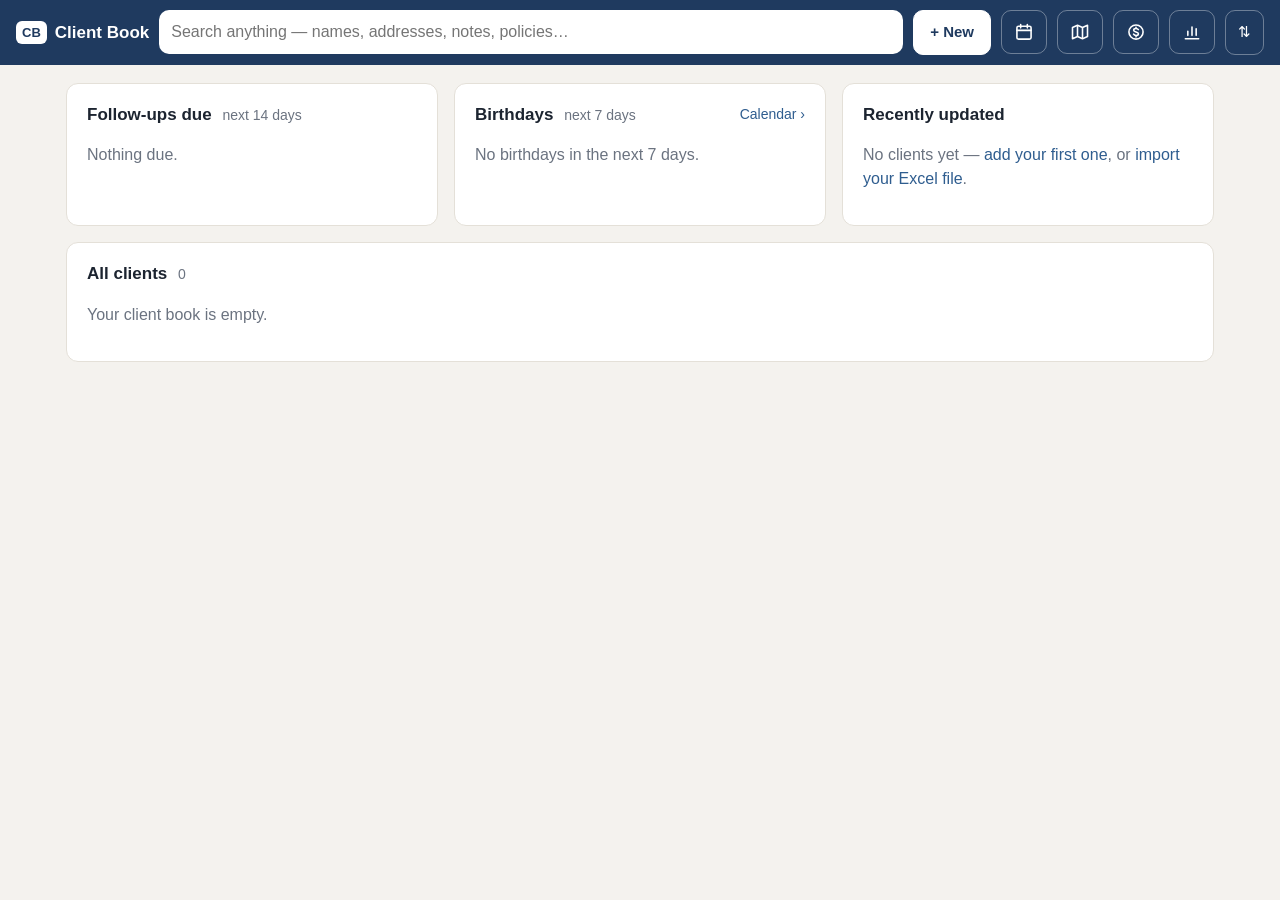
==== commit 449d778d: "HealthShield premium table: MediShield Life, additional cover, AWL, CPF MA and cash outlay Co-Author" ====
--- a/index.html
+++ b/index.html
@@ -397,6 +397,7 @@
 .psum .tag { font-size: 8.5px; padding: 0 4px; border-radius: 3px; background: #e7edf6; color: #1f3a5f; font-weight: 700; }
 .psum .psec tr.has-note td { border-bottom: 0; }
 .psum .hsg-sum table + table { margin-top: -1px; } .psum .hsg-sum + .hsg-sum { margin-top: 14px; }
+.psum .hsg-key { font-size: 9.5px; color: #555; margin: 4px 0 0; }
 .psum .hp-sub { margin: 0 0 6px; font-size: 12px; color: #333; }
 .psum .hsg-sum table.pat { margin-top: 6px; } .psum .hsg-sum table.pat td:first-child, .psum .hsg-sum table.pat th:first-child { text-align: left; }
 .psum .hsg-sum table.pat td.cur, .psum .hsg-sum table.pat th.cur { background: #fbf1e3; font-weight: 700; } .psum table.pat.off { opacity: .55; }
@@ -2187,10 +2188,16 @@
   return { a, items, rows, isPlan };
 }
 function hsgScheduleTable(sc, cls) {
-  const names = sc.items.map(x => x['HSG Plan'].replace('HealthShield Gold ', 'HSG ').replace('AIA Max ', ''));
-  return `<table class="${cls}"><thead><tr><th>Age next birthday</th>${names.map((n, i) => `<th class="n">${esc(n)}${i === 0 && sc.isPlan ? ' <span class="muted">(incl. MediShield Life)</span>' : ''}</th>`).join('')}<th class="n">From CPF MA</th><th class="n">Cash</th><th class="n">Total</th></tr></thead><tbody>
-    ${sc.rows.map(r => `<tr><td class="${r.cur ? 'cur' : ''}">${hsgBandLabel(r.b)}${r.cur ? ' · now' : ''}</td>${r.qs.map(q => `<td class="n${r.cur ? ' cur' : ''}">${q ? money(q.annual) : '<span class="none">not in table</span>'}</td>`).join('')}
-      <td class="n${r.cur ? ' cur' : ''}">${r.ms ? money(r.ms) : '–'}</td><td class="n${r.cur ? ' cur' : ''}">${money(r.cash)}</td><td class="n${r.cur ? ' cur' : ''}"><b>${money(r.ms + r.cash)}</b></td></tr>`).join('')}</tbody></table>`;
+  // Same breakdown as the HSG calculator: MediShield Life + AIA additional cover, the AWL, then what MediSave pays and the cash outlay
+  const nm = x => x['HSG Plan'].replace('HealthShield Gold ', 'HSG ').replace('AIA Max ', '');
+  const sc0 = sc.isPlan && sc.rows.some(r => r.qs[0] && r.qs[0].mshl != null), fdp = sc.isPlan && !sc0 && sc.rows.some(r => r.qs[0] && r.qs[0].mwl != null);
+  const riders = sc.isPlan ? sc.items.slice(1) : sc.items, c = r => ` class="n${r.cur ? ' cur' : ''}"`, m = v => v ? money(v) : '–';
+  const head = `<tr><th>Age next birthday</th>${sc0 ? '<th class="n">MediShield Life</th><th class="n">' + esc(nm(sc.items[0])) + ' (additional)</th><th class="n">AWL</th>' : fdp ? '<th class="n">' + esc(nm(sc.items[0])) + '</th><th class="n">MediSave limit</th>' : ''}${riders.map(x => `<th class="n">${esc(nm(x))}</th>`).join('')}<th class="n">Total premium</th><th class="n">From CPF MA</th><th class="n">Cash outlay</th></tr>`;
+  return `<table class="${cls}"><thead>${head}</thead><tbody>
+    ${sc.rows.map(r => { const q0 = r.qs[0], rq = sc.isPlan ? r.qs.slice(1) : r.qs;
+      return `<tr><td class="${r.cur ? 'cur' : ''}">${hsgBandLabel(r.b)}${r.cur ? ' · now' : ''}</td>${sc0 ? `<td${c(r)}>${q0 ? m(q0.mshl) : '–'}</td><td${c(r)}>${q0 ? m(q0.add) : '–'}</td><td${c(r)}>${q0 ? m(q0.awl) : '–'}</td>` : fdp ? `<td${c(r)}>${q0 ? m(q0.annual) : '–'}</td><td${c(r)}>${q0 ? m(q0.mwl) : '–'}</td>` : ''}${rq.map(q => `<td${c(r)}>${q ? money(q.annual) : '<span class="none">not in table</span>'}</td>`).join('')}
+      <td${c(r)}>${money(r.ms + r.cash)}</td><td${c(r)}>${m(r.ms)}</td><td${c(r)}><b>${money(r.cash)}</b></td></tr>`; }).join('')}</tbody></table>
+  ${sc0 ? '<p class="small muted hsg-key">MediSave (CPF MA) pays the MediShield Life premium in full, plus the additional cover up to the Additional Withdrawal Limit (AWL). Riders and anything above the AWL are paid in cash — the cash outlay.</p>' : fdp ? '<p class="small muted hsg-key">MediSave pays up to the withdrawal limit; riders and the rest are paid in cash.</p>' : ''}`;
 }
 function hsgScheduleCard(p) {
   if (riderBase(p) && HSG_RATES.plans[riderBase(p)['HSG Plan']]) return '';   // shown on the plan instead
@@ -4316,7 +4323,7 @@
 /* =========================================================================
    Refresh: pull down from the top (or "Check for updates") to load the newest version
    ========================================================================= */
-const APP_VERSION = '2026.11.23f';
+const APP_VERSION = '2026.11.23g';
 async function refreshApp(fromButton) {
   const ptr = $('#ptr'); ptr.classList.add('spin'); ptr.querySelector('.ptr-text').textContent = 'Refreshing…';
   ptr.style.transition = 'transform .2s, opacity .2s'; ptr.style.transform = 'translate(-50%, 0)'; ptr.style.opacity = 1;
